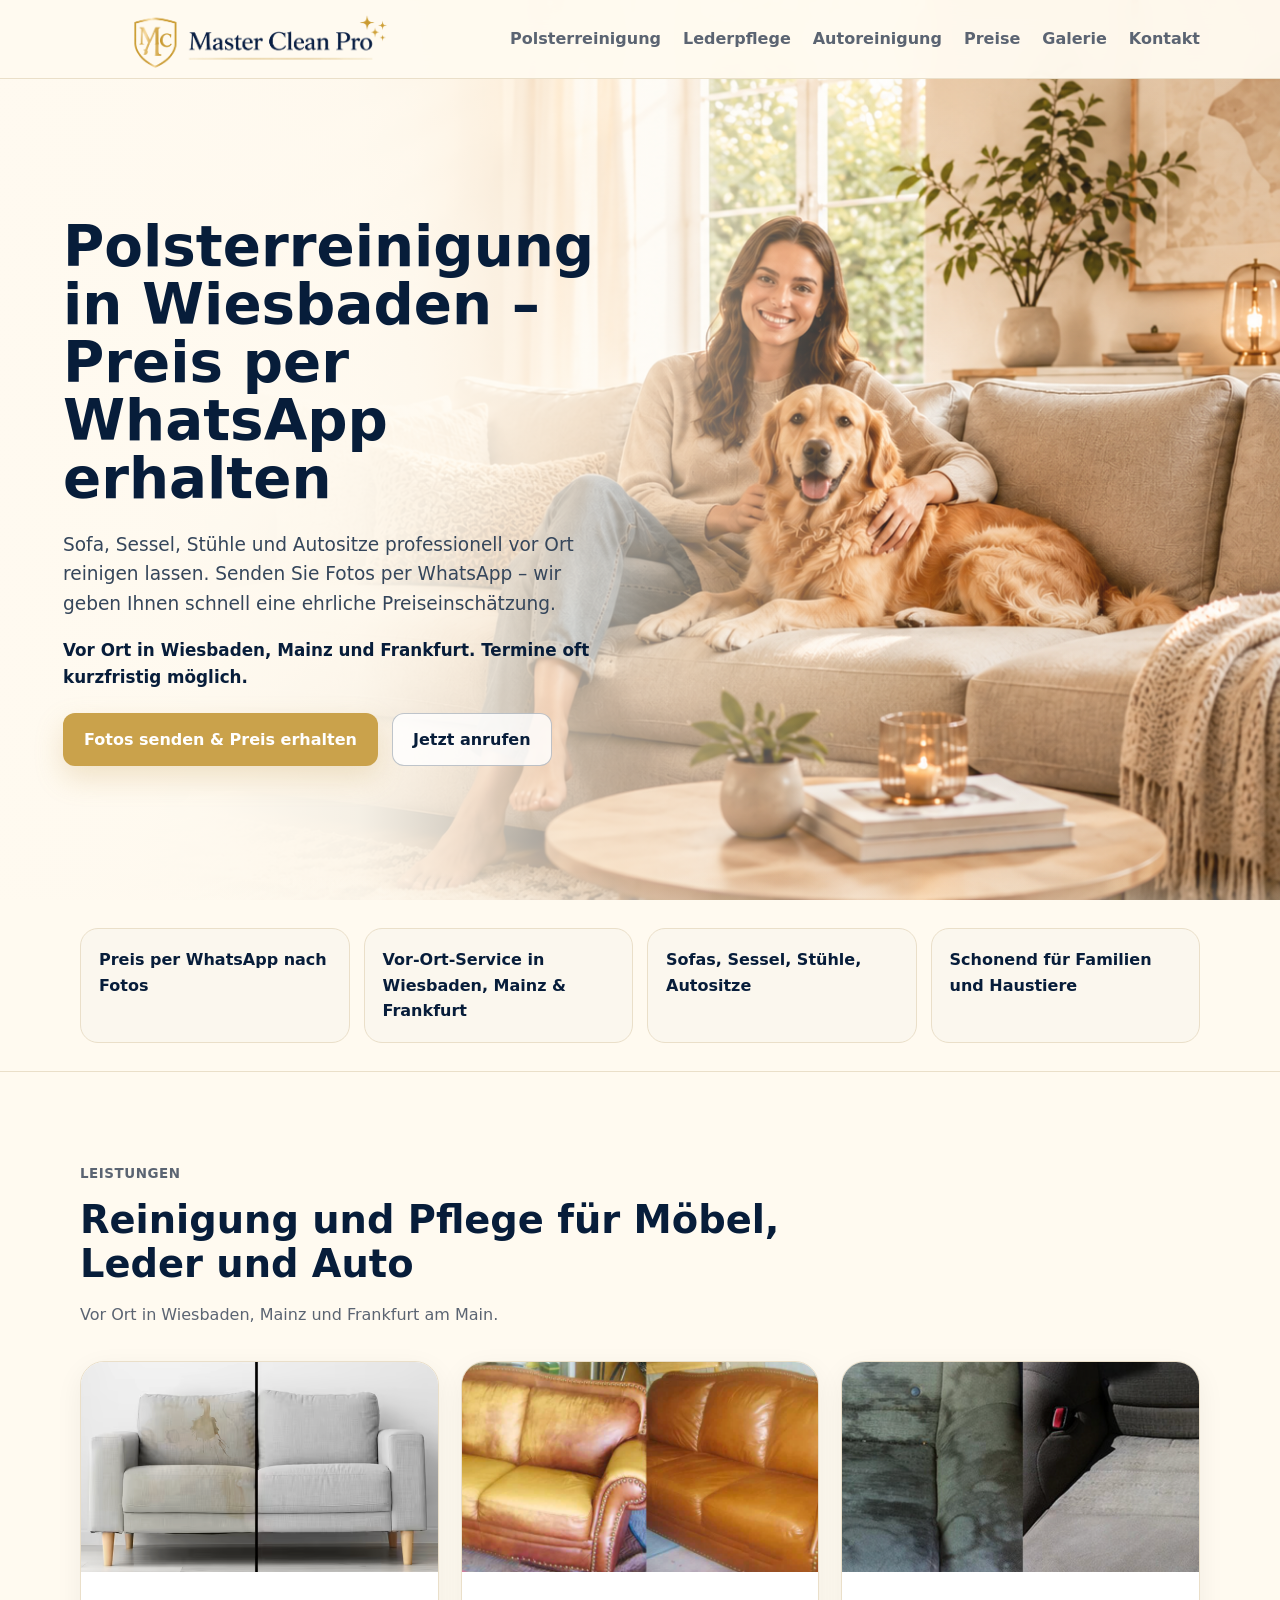
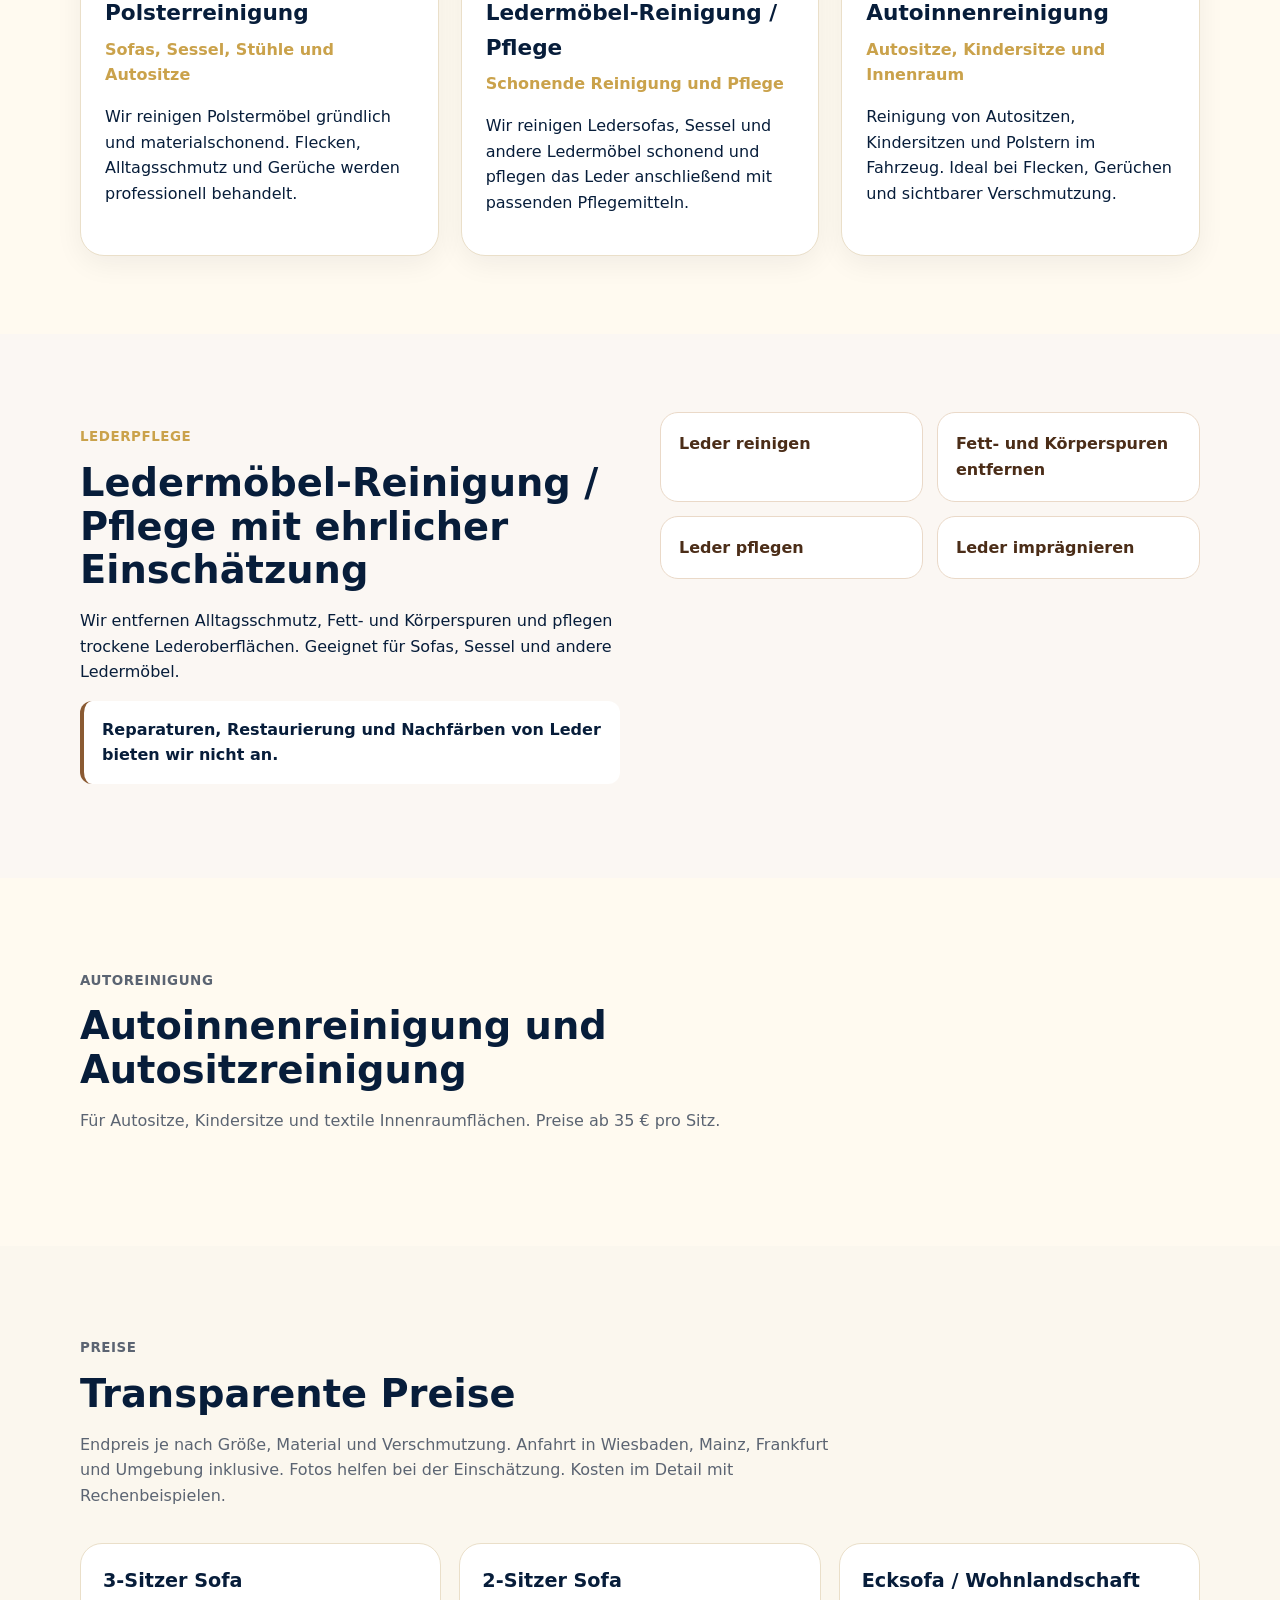
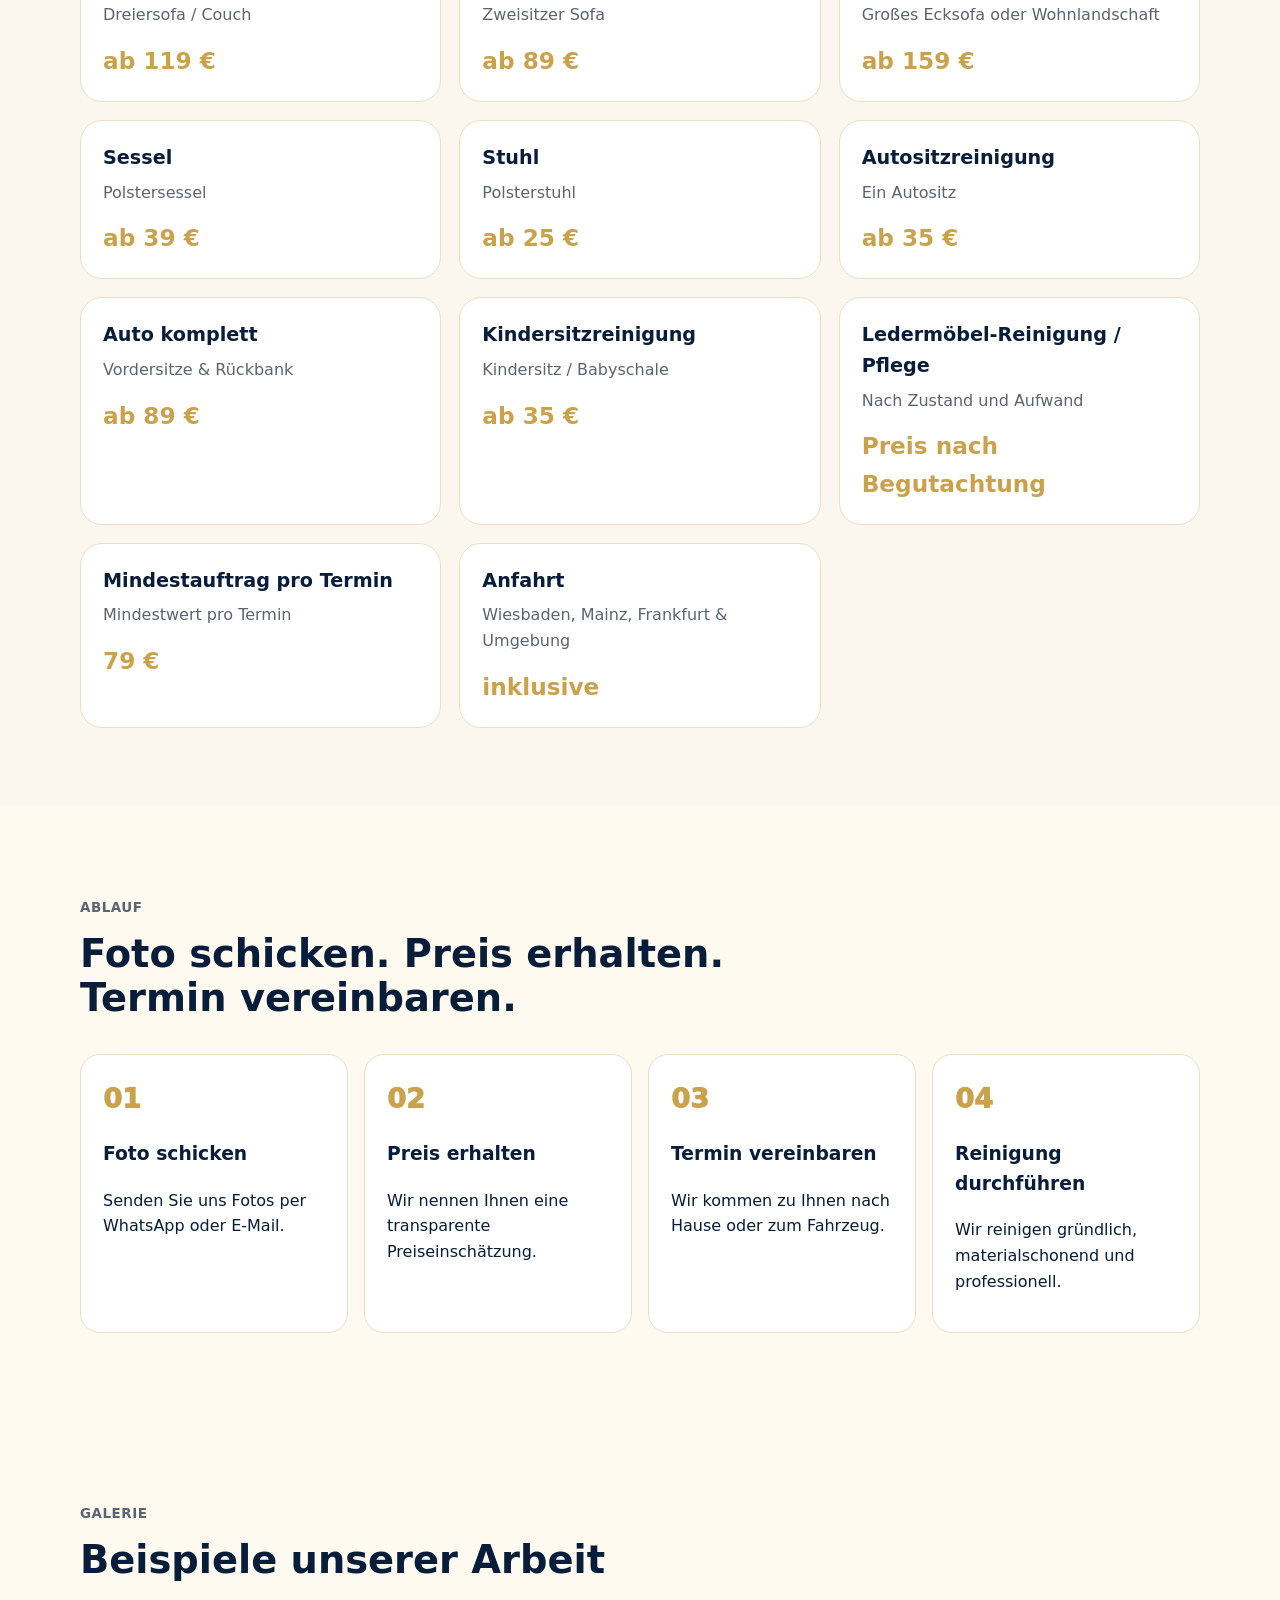
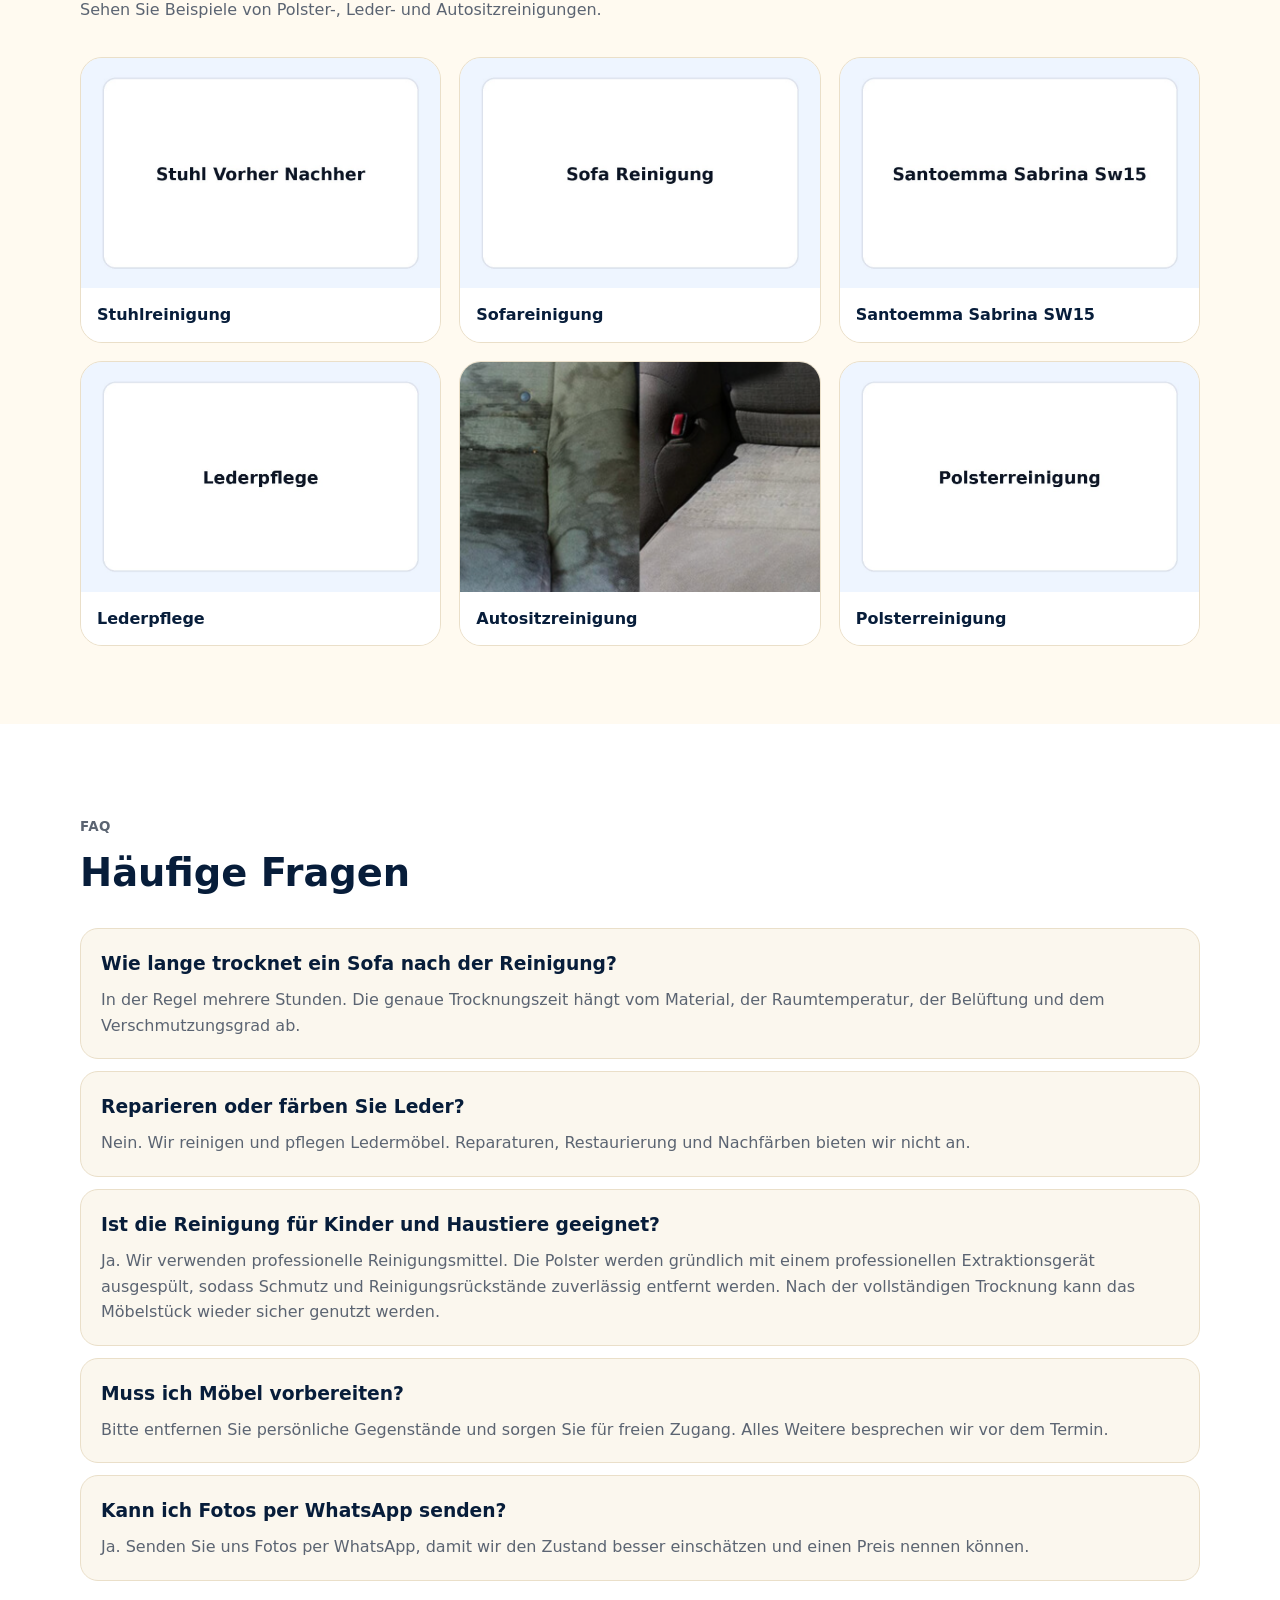
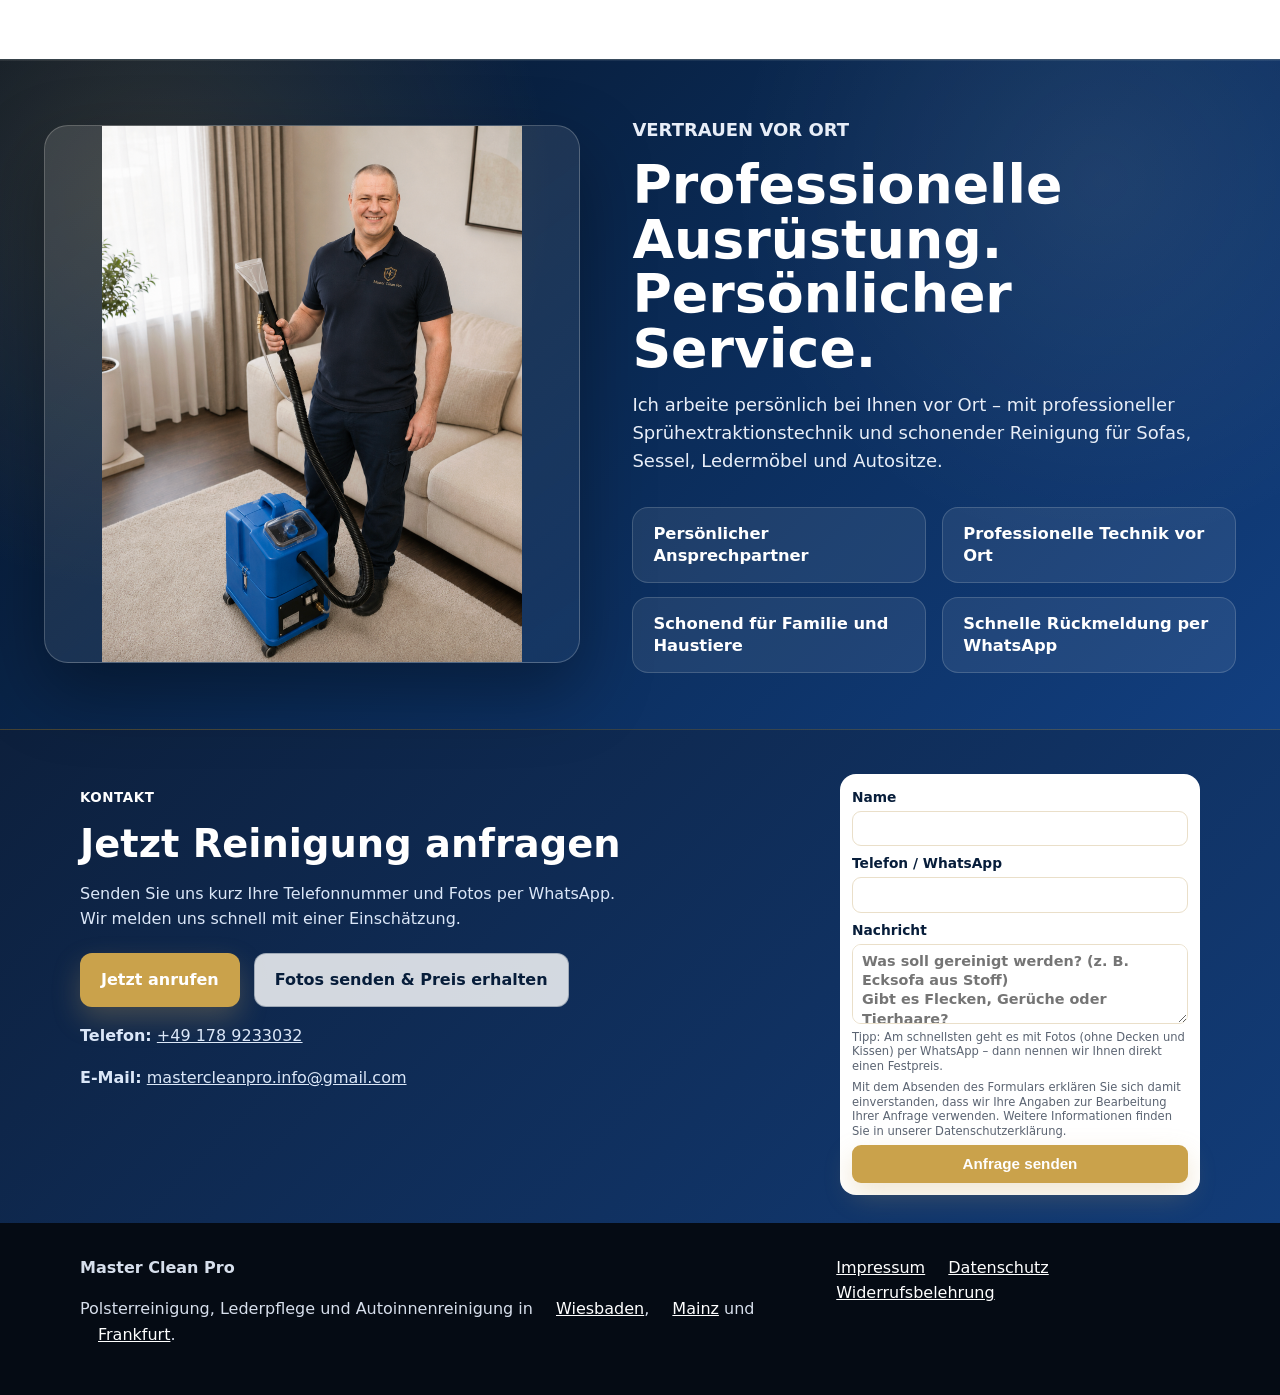
==== index.html @ 87d8f480 "Leder: keine Reparatur, Restaurierung oder Nachfärben mehr – nur Reinigung und Pflege Co-Authored-By" ====
<!doctype html>
<html lang="de">
<head>
  <meta charset="utf-8">
  <meta name="viewport" content="width=device-width, initial-scale=1">
  <title>Polsterreinigung Wiesbaden, Mainz & Frankfurt | Master Clean Pro</title>
  <meta name="description" content="Master Clean Pro reinigt Sofas, Sessel, Ledermöbel und Autositze professionell vor Ort in Wiesbaden, Mainz und Frankfurt. Jetzt Reinigung oder Lederpflege anfragen.">
  <link rel="canonical" href="https://mastercleanpro.de/">
  <link rel="icon" type="image/png" sizes="32x32" href="assets/images/favicon-32x32.png?v=20260608-mc-letters-only">
  <link rel="icon" type="image/png" sizes="16x16" href="assets/images/favicon-16x16.png?v=20260608-mc-letters-only">
  <link rel="icon" href="assets/images/favicon.ico?v=20260608-mc-letters-only">
  <link rel="apple-touch-icon" href="assets/images/apple-touch-icon.png?v=20260608-mc-letters-only">
  <link rel="stylesheet" href="style.css?v=20261004-form-telegram">
  <script type="application/ld+json">
{
  "@context": "https://schema.org",
  "@graph": [
    {
      "@type": "LocalBusiness",
      "@id": "https://mastercleanpro.de/#business",
      "name": "Master Clean Pro",
      "description": "Polsterreinigung, Lederpflege und Autositzreinigung vor Ort in Wiesbaden, Mainz und Frankfurt am Main. Preiseinschätzung nach Fotos per WhatsApp.",
      "url": "https://mastercleanpro.de/",
      "telephone": "+49 178 9233032",
      "email": "mastercleanpro.info@gmail.com",
      "logo": "https://mastercleanpro.de/assets/images/logo-header.png",
      "image": "https://mastercleanpro.de/assets/images/petr-trust-photo.png",
      "priceRange": "ab 25 €",
      "currenciesAccepted": "EUR",
      "address": {
        "@type": "PostalAddress",
        "streetAddress": "Sonnenberger Straße 32",
        "addressLocality": "Wiesbaden",
        "postalCode": "65193",
        "addressRegion": "Hessen",
        "addressCountry": "DE"
      },
      "founder": {
        "@type": "Person",
        "name": "Petro Teperik"
      },
      "openingHoursSpecification": [
        {
          "@type": "OpeningHoursSpecification",
          "dayOfWeek": [
            "Monday",
            "Tuesday",
            "Wednesday",
            "Thursday",
            "Friday"
          ],
          "opens": "09:00",
          "closes": "20:00"
        },
        {
          "@type": "OpeningHoursSpecification",
          "dayOfWeek": "Saturday",
          "opens": "09:00",
          "closes": "15:00"
        }
      ],
      "areaServed": [
        {
          "@type": "City",
          "name": "Wiesbaden"
        },
        {
          "@type": "City",
          "name": "Mainz"
        },
        {
          "@type": "City",
          "name": "Frankfurt am Main"
        }
      ],
      "knowsAbout": [
        "Polsterreinigung",
        "Sofareinigung",
        "Sesselreinigung",
        "Ledermöbel-Reinigung",
        "Lederpflege",
        "Autositzreinigung",
        "Kindersitzreinigung",
        "Geruchsentfernung bei Polstermöbeln"
      ],
      "hasOfferCatalog": {
        "@type": "OfferCatalog",
        "name": "Preise Polsterreinigung",
        "itemListElement": [
          {
            "@type": "Offer",
            "priceCurrency": "EUR",
            "priceSpecification": {
              "@type": "PriceSpecification",
              "minPrice": 119,
              "priceCurrency": "EUR"
            },
            "itemOffered": {
              "@type": "Service",
              "name": "Reinigung 3-Sitzer Sofa",
              "description": "Dreiersofa / Couch"
            }
          },
          {
            "@type": "Offer",
            "priceCurrency": "EUR",
            "priceSpecification": {
              "@type": "PriceSpecification",
              "minPrice": 89,
              "priceCurrency": "EUR"
            },
            "itemOffered": {
              "@type": "Service",
              "name": "Reinigung 2-Sitzer Sofa",
              "description": "Zweisitzer Sofa"
            }
          },
          {
            "@type": "Offer",
            "priceCurrency": "EUR",
            "priceSpecification": {
              "@type": "PriceSpecification",
              "minPrice": 159,
              "priceCurrency": "EUR"
            },
            "itemOffered": {
              "@type": "Service",
              "name": "Reinigung Ecksofa / Wohnlandschaft",
              "description": "Großes Ecksofa oder Wohnlandschaft"
            }
          },
          {
            "@type": "Offer",
            "priceCurrency": "EUR",
            "priceSpecification": {
              "@type": "PriceSpecification",
              "minPrice": 39,
              "priceCurrency": "EUR"
            },
            "itemOffered": {
              "@type": "Service",
              "name": "Sesselreinigung",
              "description": "Polstersessel"
            }
          },
          {
            "@type": "Offer",
            "priceCurrency": "EUR",
            "priceSpecification": {
              "@type": "PriceSpecification",
              "minPrice": 25,
              "priceCurrency": "EUR"
            },
            "itemOffered": {
              "@type": "Service",
              "name": "Stuhlreinigung",
              "description": "Polsterstuhl"
            }
          },
          {
            "@type": "Offer",
            "priceCurrency": "EUR",
            "priceSpecification": {
              "@type": "PriceSpecification",
              "minPrice": 35,
              "priceCurrency": "EUR"
            },
            "itemOffered": {
              "@type": "Service",
              "name": "Autositzreinigung",
              "description": "Ein Autositz"
            }
          },
          {
            "@type": "Offer",
            "priceCurrency": "EUR",
            "priceSpecification": {
              "@type": "PriceSpecification",
              "minPrice": 89,
              "priceCurrency": "EUR"
            },
            "itemOffered": {
              "@type": "Service",
              "name": "Autositze komplett (Vordersitze & Rückbank)",
              "description": "Vordersitze & Rückbank"
            }
          },
          {
            "@type": "Offer",
            "priceCurrency": "EUR",
            "priceSpecification": {
              "@type": "PriceSpecification",
              "minPrice": 35,
              "priceCurrency": "EUR"
            },
            "itemOffered": {
              "@type": "Service",
              "name": "Kindersitzreinigung",
              "description": "Kindersitz / Babyschale"
            }
          }
        ]
      },
      "sameAs": [
        "https://www.facebook.com/profile.php?id=61594753816623",
        "https://www.instagram.com/mastercleanpro.de/",
        "https://www.gelbeseiten.de/gsbiz/54dd1607-7401-403c-ae4b-6cce37f8b8fb",
        "https://www.11880.com/branchenbuch/wiesbaden/061334129B114211239/master-clean-pro.html"
      ]
    },
    {
      "@type": "WebSite",
      "@id": "https://mastercleanpro.de/#website",
      "url": "https://mastercleanpro.de/",
      "name": "Master Clean Pro",
      "inLanguage": "de-DE",
      "publisher": {
        "@id": "https://mastercleanpro.de/#business"
      }
    },
    {
      "@type": "FAQPage",
      "@id": "https://mastercleanpro.de/#faq",
      "mainEntity": [
        {
          "@type": "Question",
          "name": "Wie lange trocknet ein Sofa nach der Reinigung?",
          "acceptedAnswer": {
            "@type": "Answer",
            "text": "In der Regel mehrere Stunden. Die genaue Trocknungszeit hängt vom Material, der Raumtemperatur, der Belüftung und dem Verschmutzungsgrad ab."
          }
        },
        {
          "@type": "Question",
          "name": "Reparieren oder färben Sie Leder?",
          "acceptedAnswer": {
            "@type": "Answer",
            "text": "Nein. Wir reinigen und pflegen Ledermöbel. Reparaturen, Restaurierung und Nachfärben bieten wir nicht an."
          }
        },
        {
          "@type": "Question",
          "name": "Ist die Reinigung für Kinder und Haustiere geeignet?",
          "acceptedAnswer": {
            "@type": "Answer",
            "text": "Ja. Wir verwenden professionelle Reinigungsmittel. Die Polster werden gründlich mit einem professionellen Extraktionsgerät ausgespült, sodass Schmutz und Reinigungsrückstände zuverlässig entfernt werden. Nach der vollständigen Trocknung kann das Möbelstück wieder sicher genutzt werden."
          }
        },
        {
          "@type": "Question",
          "name": "Muss ich Möbel vorbereiten?",
          "acceptedAnswer": {
            "@type": "Answer",
            "text": "Bitte entfernen Sie persönliche Gegenstände und sorgen Sie für freien Zugang. Alles Weitere besprechen wir vor dem Termin."
          }
        },
        {
          "@type": "Question",
          "name": "Kann ich Fotos per WhatsApp senden?",
          "acceptedAnswer": {
            "@type": "Answer",
            "text": "Ja. Senden Sie uns Fotos per WhatsApp, damit wir den Zustand besser einschätzen und einen Preis nennen können."
          }
        }
      ]
    }
  ]
}
  </script>
</head>
<body>
  <header class="site-header">
    <div class="container header-inner">
      <a class="brand" href="index.html" aria-label="Master Clean Pro Startseite">
        <img src="assets/images/logo-header.png" alt="Master Clean Pro Logo" class="logo">
      </a>
      <button class="nav-toggle" aria-label="Menü öffnen">☰</button>
      <nav class="nav">
        <a href="#polster">Polsterreinigung</a>
        <a href="#lederpflege">Lederpflege</a>
        <a href="#autoreinigung">Autoreinigung</a>
        <a href="#preise">Preise</a>
        <a href="#galerie">Galerie</a>
        <a href="#kontakt">Kontakt</a>
      </nav>
    </div>
  </header>

  <main>
    <section class="hero hero-polsterreinigung" id="start">
      <div class="hero-bg" aria-hidden="true">
        <img class="hero-photo" src="assets/images/hero-approved.png" alt="" data-hero-image>
      </div>
      <div class="hero-overlay" aria-hidden="true"></div>
      <div class="container hero-inner">
        <div class="hero-content">
          <h1 class="hero-title" data-content="hero.title">Polsterreinigung in Wiesbaden – Preis per WhatsApp erhalten</h1>
          <p class="hero-subtitle" data-content="hero.subtitle">Sofa, Sessel, Stühle und Autositze professionell vor Ort reinigen lassen. Senden Sie Fotos per WhatsApp – wir geben Ihnen schnell eine ehrliche Preiseinschätzung.</p>
          <p class="hero-note" data-content="hero.note">Vor Ort in Wiesbaden, Mainz und Frankfurt. Termine oft kurzfristig möglich.</p>
          <div class="hero-actions">
            <a href="https://wa.me/491789233032?text=Hallo%20Master%20Clean%20Pro%2C%20ich%20m%C3%B6chte%20eine%20Polsterreinigung%20anfragen.%20Ich%20sende%20Fotos%20und%20meinen%20Standort.%20Bitte%20nennen%20Sie%20mir%20eine%20Preiseinsch%C3%A4tzung%20und%20m%C3%B6gliche%20Termine." class="btn btn-primary" data-whatsapp-link data-content="hero.primaryButton">Fotos senden &amp; Preis erhalten</a>
            <a class="btn btn-secondary" href="tel:+491789233032" data-phone-link data-content="hero.secondaryButton">Jetzt anrufen</a>
          </div>
        </div>
      </div>
    </section>

    <section class="trust-section">
      <div class="container trust-grid" id="trustList"><div class="trust-item">Preis per WhatsApp nach Fotos</div><div class="trust-item">Vor-Ort-Service in Wiesbaden, Mainz & Frankfurt</div><div class="trust-item">Sofas, Sessel, Stühle, Autositze</div><div class="trust-item">Schonend für Familien und Haustiere</div></div>
    </section>

    <section class="section" id="leistungen">
      <div class="container">
        <div class="section-head">
          <p class="eyebrow">Leistungen</p>
          <h2>Reinigung und Pflege für Möbel, Leder und Auto</h2>
          <p>Vor Ort in Wiesbaden, Mainz und Frankfurt am Main.</p>
        </div>
        <div class="cards" id="servicesList">
    <article class="card" id="polster">
      
    <div class="card-image">
      <img
        src="images/services/polsterreinigung.jpg"
        alt="Polsterreinigung"
        loading="lazy"
        onerror="this.parentElement.classList.add('placeholder'); this.parentElement.innerHTML = '<span>' + this.alt + '</span>';"
      >
    </div>
  
      <div class="card-body">
        <h3>Polsterreinigung</h3>
        <p class="sub">Sofas, Sessel, Stühle und Autositze</p>
        <p>Wir reinigen Polstermöbel gründlich und materialschonend. Flecken, Alltagsschmutz und Gerüche werden professionell behandelt.</p>
      </div>
    </article>
  
    <article class="card" id="leder">
      
    <div class="card-image">
      <img
        src="images/services/lederrestaurierung.jpg"
        alt="Ledermöbel-Reinigung / Pflege"
        loading="lazy"
        onerror="this.parentElement.classList.add('placeholder'); this.parentElement.innerHTML = '<span>' + this.alt + '</span>';"
      >
    </div>
  
      <div class="card-body">
        <h3>Ledermöbel-Reinigung / Pflege</h3>
        <p class="sub">Schonende Reinigung und Pflege</p>
        <p>Wir reinigen Ledersofas, Sessel und andere Ledermöbel schonend und pflegen das Leder anschließend mit passenden Pflegemitteln.</p>
      </div>
    </article>
  
    <article class="card" id="auto">
      
    <div class="card-image">
      <img
        src="images/services/autoinnenreinigung.jpg"
        alt="Autoinnenreinigung"
        loading="lazy"
        onerror="this.parentElement.classList.add('placeholder'); this.parentElement.innerHTML = '<span>' + this.alt + '</span>';"
      >
    </div>
  
      <div class="card-body">
        <h3>Autoinnenreinigung</h3>
        <p class="sub">Autositze, Kindersitze und Innenraum</p>
        <p>Reinigung von Autositzen, Kindersitzen und Polstern im Fahrzeug. Ideal bei Flecken, Gerüchen und sichtbarer Verschmutzung.</p>
      </div>
    </article>
  </div>
      </div>
    </section>

    <section class="section split" id="lederpflege">
      <div class="container split-grid">
        <div>
          <p class="eyebrow">Lederpflege</p>
          <h2>Ledermöbel-Reinigung / Pflege mit ehrlicher Einschätzung</h2>
          <p>Wir entfernen Alltagsschmutz, Fett- und Körperspuren und pflegen trockene Lederoberflächen. Geeignet für Sofas, Sessel und andere Ledermöbel.</p>
          <p class="notice">Reparaturen, Restaurierung und Nachfärben von Leder bieten wir nicht an.</p>
        </div>
        <div class="feature-list">
          <span>Leder reinigen</span>
          <span>Fett- und Körperspuren entfernen</span>
          <span>Leder pflegen</span>
          <span>Leder imprägnieren</span>
        </div>
      </div>
    </section>

    <section class="section" id="autoreinigung">
      <div class="container">
        <div class="section-head">
          <p class="eyebrow">Autoreinigung</p>
          <h2>Autoinnenreinigung und Autositzreinigung</h2>
          <p>Für Autositze, Kindersitze und textile Innenraumflächen. Preise ab 35 € pro Sitz.</p>
        </div>
      </div>
    </section>

    <section class="section prices" id="preise">
      <div class="container">
        <div class="section-head">
          <p class="eyebrow">Preise</p>
          <h2>Transparente Preise</h2>
          <p>Endpreis je nach Größe, Material und Verschmutzung. Anfahrt in Wiesbaden, Mainz, Frankfurt und Umgebung inklusive. Fotos helfen bei der Einschätzung. <a href="polsterreinigung-kosten.html">Kosten im Detail mit Rechenbeispielen</a>.</p>
        </div>
        <div class="price-grid" id="pricesList">
    <article class="price-card">
      <h3>3-Sitzer Sofa</h3>
      <p>Dreiersofa / Couch</p>
      <div class="price">ab 119 €</div>
    </article>
  
    <article class="price-card">
      <h3>2-Sitzer Sofa</h3>
      <p>Zweisitzer Sofa</p>
      <div class="price">ab 89 €</div>
    </article>
  
    <article class="price-card">
      <h3>Ecksofa / Wohnlandschaft</h3>
      <p>Großes Ecksofa oder Wohnlandschaft</p>
      <div class="price">ab 159 €</div>
    </article>
  
    <article class="price-card">
      <h3>Sessel</h3>
      <p>Polstersessel</p>
      <div class="price">ab 39 €</div>
    </article>
  
    <article class="price-card">
      <h3>Stuhl</h3>
      <p>Polsterstuhl</p>
      <div class="price">ab 25 €</div>
    </article>
  
    <article class="price-card">
      <h3>Autositzreinigung</h3>
      <p>Ein Autositz</p>
      <div class="price">ab 35 €</div>
    </article>
  
    <article class="price-card">
      <h3>Auto komplett</h3>
      <p>Vordersitze &amp; Rückbank</p>
      <div class="price">ab 89 €</div>
    </article>
  
    <article class="price-card">
      <h3>Kindersitzreinigung</h3>
      <p>Kindersitz / Babyschale</p>
      <div class="price">ab 35 €</div>
    </article>
  
    <article class="price-card">
      <h3>Ledermöbel-Reinigung / Pflege</h3>
      <p>Nach Zustand und Aufwand</p>
      <div class="price">Preis nach Begutachtung</div>
    </article>
  
    <article class="price-card">
      <h3>Mindestauftrag pro Termin</h3>
      <p>Mindestwert pro Termin</p>
      <div class="price">79 €</div>
    </article>
  
    <article class="price-card">
      <h3>Anfahrt</h3>
      <p>Wiesbaden, Mainz, Frankfurt &amp; Umgebung</p>
      <div class="price">inklusive</div>
    </article>
  </div>
      </div>
    </section>

    <section class="section">
      <div class="container">
        <div class="section-head">
          <p class="eyebrow">Ablauf</p>
          <h2>Foto schicken. Preis erhalten. Termin vereinbaren.</h2>
        </div>
        <div class="process-grid" id="processList">
    <article class="process-card">
      <div class="step">01</div>
      <h3>Foto schicken</h3>
      <p>Senden Sie uns Fotos per WhatsApp oder E-Mail.</p>
    </article>
  
    <article class="process-card">
      <div class="step">02</div>
      <h3>Preis erhalten</h3>
      <p>Wir nennen Ihnen eine transparente Preiseinschätzung.</p>
    </article>
  
    <article class="process-card">
      <div class="step">03</div>
      <h3>Termin vereinbaren</h3>
      <p>Wir kommen zu Ihnen nach Hause oder zum Fahrzeug.</p>
    </article>
  
    <article class="process-card">
      <div class="step">04</div>
      <h3>Reinigung durchführen</h3>
      <p>Wir reinigen gründlich, materialschonend und professionell.</p>
    </article>
  </div>
      </div>
    </section>

    <section class="section" id="galerie">
      <div class="container">
        <div class="section-head">
          <p class="eyebrow">Galerie</p>
          <h2>Beispiele unserer Arbeit</h2>
          <p>Sehen Sie Beispiele von Polster-, Leder- und Autositzreinigungen.</p>
        </div>
        <div class="gallery-grid" id="galleryList">
    <article class="gallery-item">
      
    <div class="gallery-placeholder">
      <img
        src="images/gallery/stuhl-vorher-nachher.jpg"
        alt="Stuhlreinigung"
        loading="lazy"
        onerror="this.parentElement.classList.add('placeholder'); this.parentElement.innerHTML = '<span>' + this.alt + '</span>';"
      >
    </div>
  
      <div class="gallery-caption">Stuhlreinigung</div>
    </article>
  
    <article class="gallery-item">
      
    <div class="gallery-placeholder">
      <img
        src="images/gallery/sofa-reinigung.jpg"
        alt="Sofareinigung"
        loading="lazy"
        onerror="this.parentElement.classList.add('placeholder'); this.parentElement.innerHTML = '<span>' + this.alt + '</span>';"
      >
    </div>
  
      <div class="gallery-caption">Sofareinigung</div>
    </article>
  
    <article class="gallery-item">
      
    <div class="gallery-placeholder">
      <img
        src="images/gallery/santoemma-sabrina-sw15.jpg"
        alt="Santoemma Sabrina SW15"
        loading="lazy"
        onerror="this.parentElement.classList.add('placeholder'); this.parentElement.innerHTML = '<span>' + this.alt + '</span>';"
      >
    </div>
  
      <div class="gallery-caption">Santoemma Sabrina SW15</div>
    </article>
  
    <article class="gallery-item">
      
    <div class="gallery-placeholder">
      <img
        src="images/gallery/lederpflege.jpg"
        alt="Lederpflege"
        loading="lazy"
        onerror="this.parentElement.classList.add('placeholder'); this.parentElement.innerHTML = '<span>' + this.alt + '</span>';"
      >
    </div>
  
      <div class="gallery-caption">Lederpflege</div>
    </article>
  
    <article class="gallery-item">
      
    <div class="gallery-placeholder">
      <img
        src="images/gallery/autositzreinigung.jpg"
        alt="Autositzreinigung"
        loading="lazy"
        onerror="this.parentElement.classList.add('placeholder'); this.parentElement.innerHTML = '<span>' + this.alt + '</span>';"
      >
    </div>
  
      <div class="gallery-caption">Autositzreinigung</div>
    </article>
  
    <article class="gallery-item">
      
    <div class="gallery-placeholder">
      <img
        src="images/gallery/polsterreinigung.jpg"
        alt="Polsterreinigung"
        loading="lazy"
        onerror="this.parentElement.classList.add('placeholder'); this.parentElement.innerHTML = '<span>' + this.alt + '</span>';"
      >
    </div>
  
      <div class="gallery-caption">Polsterreinigung</div>
    </article>
  </div>
      </div>
    </section>

    <section class="section faq-section">
      <div class="container">
        <div class="section-head">
          <p class="eyebrow">FAQ</p>
          <h2>Häufige Fragen</h2>
        </div>
        <div class="faq-list" id="faqList">
    <article class="faq-item">
      <h3>Wie lange trocknet ein Sofa nach der Reinigung?</h3>
      <p>In der Regel mehrere Stunden. Die genaue Trocknungszeit hängt vom Material, der Raumtemperatur, der Belüftung und dem Verschmutzungsgrad ab.</p>
    </article>
  
    <article class="faq-item">
      <h3>Reparieren oder färben Sie Leder?</h3>
      <p>Nein. Wir reinigen und pflegen Ledermöbel. Reparaturen, Restaurierung und Nachfärben bieten wir nicht an.</p>
    </article>
  
    <article class="faq-item">
      <h3>Ist die Reinigung für Kinder und Haustiere geeignet?</h3>
      <p>Ja. Wir verwenden professionelle Reinigungsmittel. Die Polster werden gründlich mit einem professionellen Extraktionsgerät ausgespült, sodass Schmutz und Reinigungsrückstände zuverlässig entfernt werden. Nach der vollständigen Trocknung kann das Möbelstück wieder sicher genutzt werden.</p>
    </article>
  
    <article class="faq-item">
      <h3>Muss ich Möbel vorbereiten?</h3>
      <p>Bitte entfernen Sie persönliche Gegenstände und sorgen Sie für freien Zugang. Alles Weitere besprechen wir vor dem Termin.</p>
    </article>
  
    <article class="faq-item">
      <h3>Kann ich Fotos per WhatsApp senden?</h3>
      <p>Ja. Senden Sie uns Fotos per WhatsApp, damit wir den Zustand besser einschätzen und einen Preis nennen können.</p>
    </article>
  </div>
      </div>
    </section>

    <section class="section contact" id="kontakt">
      <section class="owner-trust" aria-labelledby="owner-trust-title">
        <div class="owner-trust-inner">
          <div class="owner-trust-photo-wrap">
            <img class="owner-trust-photo" src="assets/images/petr-trust-photo.png" alt="Petr von Master Clean Pro mit professioneller Reinigungstechnik">
          </div>
          <div class="owner-trust-content">
            <p class="owner-trust-eyebrow">Vertrauen vor Ort</p>
            <h2 id="owner-trust-title">Professionelle Ausrüstung. Persönlicher Service.</h2>
            <p>Ich arbeite persönlich bei Ihnen vor Ort – mit professioneller Sprühextraktionstechnik und schonender Reinigung für Sofas, Sessel, Ledermöbel und Autositze.</p>
            <ul class="owner-trust-list">
              <li class="owner-trust-item">Persönlicher Ansprechpartner</li>
              <li class="owner-trust-item">Professionelle Technik vor Ort</li>
              <li class="owner-trust-item">Schonend für Familie und Haustiere</li>
              <li class="owner-trust-item">Schnelle Rückmeldung per WhatsApp</li>
            </ul>
          </div>
        </div>
      </section>
      <div class="container contact-grid">
        <div>
          <p class="eyebrow">Kontakt</p>
          <h2>Jetzt Reinigung anfragen</h2>
          <p class="contact-copy">Senden Sie uns kurz Ihre Telefonnummer und Fotos per WhatsApp.<br>Wir melden uns schnell mit einer Einschätzung.</p>
          <div class="contact-actions">
            <a href="tel:+491789233032" class="btn btn-primary" data-phone-link>Jetzt anrufen</a>
            <a href="https://wa.me/491789233032?text=Hallo%20Master%20Clean%20Pro%2C%20ich%20m%C3%B6chte%20eine%20Polsterreinigung%20anfragen.%20Ich%20sende%20Fotos%20und%20meinen%20Standort.%20Bitte%20nennen%20Sie%20mir%20eine%20Preiseinsch%C3%A4tzung%20und%20m%C3%B6gliche%20Termine." class="btn btn-secondary" data-whatsapp-link>Fotos senden & Preis erhalten</a>
          </div>
          <p class="contact-line"><strong>Telefon:</strong> <a href="tel:+491789233032" data-phone-text data-phone-link>+49 178 9233032</a></p>
          <p class="contact-line"><strong>E-Mail:</strong> <a href="mailto:mastercleanpro.info@gmail.com" data-email-text data-email-link>mastercleanpro.info@gmail.com</a></p>
        </div>
        <form class="contact-form" id="contactForm" action="mailto:mastercleanpro.info@gmail.com" method="post" enctype="text/plain">
          <label>Name<input name="Name" type="text" autocomplete="name" maxlength="100" required></label>
          <label>Telefon / WhatsApp<input name="Telefon / WhatsApp" type="tel" autocomplete="tel" maxlength="30" required></label>
          <label>Nachricht<textarea name="Nachricht" maxlength="2000" rows="5" placeholder="Was soll gereinigt werden? (z. B. Ecksofa aus Stoff)&#10;Gibt es Flecken, Gerüche oder Tierhaare?&#10;Ihr Ort mit PLZ und Wunschtermin"></textarea></label>
          <p class="privacy-note form-tip">Tipp: Am schnellsten geht es mit Fotos (ohne Decken und Kissen) per <a href="https://wa.me/491789233032" data-whatsapp-link>WhatsApp</a> – dann nennen wir Ihnen direkt einen Festpreis.</p>
          <label class="form-hp" aria-hidden="true">Website<input name="website" type="text" tabindex="-1" autocomplete="off"></label>
          <p class="privacy-note">Mit dem Absenden des Formulars erklären Sie sich damit einverstanden, dass wir Ihre Angaben zur Bearbeitung Ihrer Anfrage verwenden. Weitere Informationen finden Sie in unserer <a href="datenschutz.html">Datenschutzerklärung</a>.</p>
          <button class="btn btn-primary full" type="submit">Anfrage senden</button>
          <p class="form-status" role="status" aria-live="polite" hidden></p>
        </form>
      </div>
    </section>
  </main>

  <footer class="footer">
    <div class="container footer-grid">
      <div>
        <strong>Master Clean Pro</strong>
        <p>Polsterreinigung, Lederpflege und Autoinnenreinigung in <a href="index.html">Wiesbaden</a>, <a href="polsterreinigung-mainz.html">Mainz</a> und <a href="polsterreinigung-frankfurt.html">Frankfurt</a>.</p>
      </div>
      <div>
        <a href="impressum.html">Impressum</a>
        <a href="datenschutz.html">Datenschutz</a>
        <a href="widerruf.html">Widerrufsbelehrung</a>
      </div>
    </div>
  </footer>

  <script src="content.js?v=20261008-einheitspreise"></script>
  <script src="script.js?v=20261004-form-telegram"></script>
</body>
</html>
---- style.css ----
:root {
  --bg: #fffaf0;
  --text: #071d3a;
  --muted: #5b6472;
  --dark: #071d3a;
  --primary: #caa24b;
  --primary-dark: #9b772d;
  --card: #fbf7ee;
  --border: #eadfc9;
  --leather: #8a5a32;
  --cream: #f8f4ec;
  --shadow: 0 18px 45px rgba(7, 20, 39, 0.12);
}

* { box-sizing: border-box; }
html { scroll-behavior: smooth; margin: 0; padding: 0; background: var(--bg); }
body {
  margin: 0;
  padding: 0;
  font-family: system-ui, -apple-system, BlinkMacSystemFont, "Segoe UI", sans-serif;
  color: var(--text);
  background: var(--bg);
  line-height: 1.6;
  overflow-x: hidden;
}
html,
body,
.site-header,
.header,
.main-header,
.site-wrapper,
.page,
.wrapper,
main {
  margin-top: 0;
  padding-top: 0;
  border-top: 0;
}
a { color: inherit; text-decoration: none; }
img { max-width: 100%; display: block; }
.container { width: min(1120px, calc(100% - 32px)); margin: 0 auto; }

.site-header {
  position: fixed;
  top: 0;
  left: 0;
  right: 0;
  margin: 0;
  z-index: 100;
  background: rgba(255,250,240,0.96);
  backdrop-filter: blur(12px);
  border-bottom: 1px solid var(--border);
}
main { padding-top: 0; }
.header-inner { display: flex; align-items: center; justify-content: space-between; min-height: 78px; gap: 28px; }
.brand { display: flex; align-items: center; flex: 0 0 auto; color: var(--dark); transform: translateX(-13px); }
.logo { width: clamp(260px, 30vw, 410px); max-height: 72px; height: auto; object-fit: contain; mix-blend-mode: normal; }
.nav { display: flex; align-items: center; gap: 22px; font-weight: 600; color: var(--muted); }
.nav a:hover { color: var(--primary); }
.nav-toggle { display: none; border: 0; background: var(--card); border-radius: 10px; padding: 10px 12px; font-size: 22px; }

.hero-polsterreinigung {
  position: relative;
  overflow: hidden;
  display: flex;
  align-items: center;
  min-height: 100vh;
  min-height: 100svh;
  padding: 78px 0 0;
  background-color: #f7f1e7;
}
.hero-polsterreinigung::before {
  content: "";
  position: absolute;
  inset: 0;
  z-index: 1;
  pointer-events: none;
  background: linear-gradient(
    90deg,
    rgba(255,250,240,0.98) 0%,
    rgba(255,250,240,0.93) 28%,
    rgba(255,250,240,0.52) 50%,
    rgba(255,250,240,0.08) 72%
  );
}
.hero-polsterreinigung::after {
  content: "";
  position: absolute;
  inset: auto 0 0;
  z-index: 1;
  height: 28px;
  pointer-events: none;
  background: linear-gradient(180deg, rgba(255,250,240,0), rgba(255,250,240,0.28));
}
.hero-bg,
.hero-bg img,
.hero-photo {
  position: absolute;
  inset: 0;
  width: 100%;
  height: 100%;
}
.hero-bg {
  z-index: 0;
  overflow: hidden;
}
.hero-photo {
  display: block;
  object-fit: cover;
  object-position: center right;
}
.hero-overlay {
  position: absolute;
  inset: 0;
  z-index: 1;
  background: transparent;
  pointer-events: none;
}
.hero-inner {
  position: relative;
  z-index: 2;
  display: flex;
  align-items: center;
  width: min(1180px, calc(100% - 48px));
  min-height: calc(100svh - 78px);
  padding: clamp(56px, 8vh, 86px) 0;
}
.hero-content {
  position: relative;
  z-index: 2;
  max-width: 540px;
  margin-left: 13px;
  padding: 0;
  border: 0;
  border-radius: 0;
  background: transparent;
  box-shadow: none;
  backdrop-filter: none;
}
.hero-kicker, .badge, .eyebrow { color: var(--primary); font-weight: 800; letter-spacing: 0.04em; text-transform: uppercase; font-size: 0.84rem; }
h1 { font-size: clamp(2.2rem, 5vw, 4.8rem); line-height: 1.03; margin: 14px 0 22px; color: var(--dark); letter-spacing: 0; }
h2 { font-size: clamp(1.7rem, 3vw, 2.6rem); line-height: 1.14; margin: 10px 0 14px; color: var(--dark); letter-spacing: 0; }
.hero-title {
  max-width: 760px;
  font-size: clamp(2.35rem, 4.4vw, 4.5rem);
}
.hero-subtitle { font-size: clamp(1.08rem, 1.45vw, 1.32rem); max-width: 690px; color: #35465b; }
.hero-note {
  max-width: 620px;
  margin: 14px 0 0;
  color: var(--dark);
  font-size: 1.05rem;
  font-weight: 850;
}
.hero-actions, .contact-actions { display: flex; flex-wrap: wrap; gap: 14px; margin: 22px 0 8px; }
.btn { display: inline-flex; justify-content: center; align-items: center; min-height: 48px; padding: 13px 20px; border-radius: 12px; font-weight: 800; border: 1px solid transparent; cursor: pointer; transition: transform 0.2s ease, background-color 0.2s ease, box-shadow 0.2s ease, border-color 0.2s ease; }
.btn:hover { transform: translateY(-2px); }
.btn-primary { background: var(--primary); color: #fff; box-shadow: 0 12px 28px rgba(201,164,92,0.28); }
.btn-primary:hover { background: var(--primary-dark); }
.btn-secondary { background: rgba(255,255,255,0.82); color: var(--dark); border-color: rgba(11,35,65,0.26); }
.btn-secondary:hover { border-color: var(--dark); background: #fff; }
.full { width: 100%; }
.trust-section { padding: 28px 0; border-bottom: 1px solid var(--border); }
.trust-grid { display: grid; grid-template-columns: repeat(4, 1fr); gap: 14px; }
.trust-item { background: var(--card); border: 1px solid var(--border); padding: 18px; border-radius: 18px; font-weight: 750; }

.section { padding: 78px 0; }
.section-head { max-width: 760px; margin-bottom: 34px; }
.section-head p { color: var(--muted); }
.cards { display: grid; grid-template-columns: repeat(3, 1fr); gap: 22px; }
.card { background: #fff; border: 1px solid var(--border); border-radius: 24px; overflow: hidden; box-shadow: 0 8px 28px rgba(10, 20, 40, 0.06); }
.card-image { height: 210px; background: linear-gradient(135deg, #dfe9f6, #f8fafc); display: flex; align-items: center; justify-content: center; color: var(--muted); font-weight: 800; overflow: hidden; }
.card-image img, .gallery-placeholder img { width: 100%; height: 100%; object-fit: cover; }
.placeholder { padding: 20px; text-align: center; }
.card-body { padding: 24px; }
.card-body h3 { margin: 0 0 6px; font-size: 1.35rem; }
.card-body .sub { color: var(--primary); font-weight: 800; margin: 0 0 12px; }

.split { background: #fbf7f3; }
.split-grid { display: grid; grid-template-columns: 1fr 1fr; gap: 40px; align-items: start; }
.notice { padding: 16px 18px; border-left: 4px solid var(--leather); background: #fff; border-radius: 12px; font-weight: 750; }
.feature-list { display: grid; grid-template-columns: 1fr 1fr; gap: 14px; }
.feature-list span { background: #fff; border: 1px solid #ead9c8; padding: 18px; border-radius: 18px; font-weight: 800; color: #4b2d18; }

.prices { background: var(--card); }
.price-grid { display: grid; grid-template-columns: repeat(3, 1fr); gap: 18px; }
.price-card { background: #fff; border: 1px solid var(--border); border-radius: 22px; padding: 22px; }
.price-card h3 { margin: 0; font-size: 1.2rem; }
.price-card p { color: var(--muted); margin: 6px 0 14px; }
.price { color: var(--primary); font-weight: 900; font-size: 1.45rem; }

.process-grid { display: grid; grid-template-columns: repeat(4, 1fr); gap: 16px; }
.process-card { border: 1px solid var(--border); border-radius: 20px; padding: 22px; background: #fff; }
.step { color: var(--primary); font-size: 1.7rem; font-weight: 950; }

.gallery-grid { display: grid; grid-template-columns: repeat(3, 1fr); gap: 18px; }
.gallery-item { border-radius: 22px; overflow: hidden; border: 1px solid var(--border); background: var(--card); }
.gallery-placeholder { height: 230px; display: flex; align-items: center; justify-content: center; color: var(--muted); font-weight: 800; text-align: center; overflow: hidden; background: linear-gradient(135deg, #dfe9f6, #f8fafc); }
.gallery-caption { padding: 14px 16px; font-weight: 800; background: #fff; }

.faq-section { background: #fff; }
.faq-list { display: grid; gap: 12px; }
.faq-item { border: 1px solid var(--border); border-radius: 18px; padding: 20px; background: var(--card); }
.faq-item h3 { margin: 0 0 8px; }
.faq-item p { margin: 0; color: var(--muted); }

.contact { background: linear-gradient(135deg, #0b1526 0%, #123c78 100%); color: #fff; padding: 28px 0; }
.contact h2, .contact .eyebrow { color: #fff; }
.contact p { color: #dbe7f8; }
.contact-copy { max-width: 560px; line-height: 1.55; }
.contact-grid { display: grid; grid-template-columns: minmax(0, 1fr) minmax(260px, 360px); gap: 28px; align-items: start; }
.contact-form { justify-self: end; width: 100%; max-width: 360px; background: #fff; color: var(--text); border-radius: 16px; padding: 12px; display: grid; gap: 6px; }
.contact-form label { display: grid; gap: 3px; font-size: 0.86rem; font-weight: 750; }
input, select, textarea { width: 100%; border: 1px solid var(--border); border-radius: 12px; padding: 12px 14px; font: inherit; }
.contact-form input,
.contact-form textarea { border-radius: 9px; padding: 7px 9px; font-size: 0.9rem; line-height: 1.35; }
.contact-form input { min-height: 34px; }
.contact-form textarea { min-height: 58px; max-height: 80px; resize: vertical; }
.contact-form .btn { min-height: 38px; padding: 8px 14px; border-radius: 9px; font-size: 0.95rem; }
.privacy-note { color: var(--muted) !important; font-size: 0.72rem; line-height: 1.28; margin: 0; }
.form-hp { position: absolute !important; left: -10000px !important; width: 1px; height: 1px; overflow: hidden; }
.form-status { margin: 0; font-size: 0.86rem; font-weight: 650; line-height: 1.35; }
.form-status.ok { color: #1e7a3c; }
.form-status.error { color: #b3261e; }
.contact-line a { text-decoration: underline; }

.owner-trust {
  width: 100vw;
  margin: -28px calc(50% - 50vw) 44px;
  border-top: 1px solid rgba(202, 162, 75, 0.24);
  border-bottom: 1px solid rgba(202, 162, 75, 0.24);
  background:
    radial-gradient(circle at 12% 20%, rgba(202, 162, 75, 0.2), transparent 32%),
    radial-gradient(circle at 86% 18%, rgba(255, 250, 240, 0.08), transparent 30%),
    linear-gradient(135deg, #071426 0%, #0a2a55 48%, #123f80 100%);
  box-shadow: inset 0 1px 0 rgba(255, 250, 240, 0.08);
}

.owner-trust-inner {
  width: 100%;
  max-width: 1240px;
  margin: 0 auto;
  padding: 56px 24px;
  display: grid;
  grid-template-columns: minmax(380px, 45%) minmax(0, 55%);
  gap: 52px;
  align-items: center;
}

.owner-trust-photo-wrap {
  overflow: hidden;
  height: clamp(520px, 42vw, 620px);
  border-radius: 24px;
  border: 1px solid rgba(255, 250, 240, 0.22);
  background: linear-gradient(145deg, rgba(255, 250, 240, 0.12), rgba(255, 250, 240, 0.04));
  box-shadow: 0 28px 70px rgba(0, 0, 0, 0.34);
}

.owner-trust-photo {
  width: 100%;
  height: 100%;
  object-fit: contain;
  object-position: center center;
}

.owner-trust-content {
  display: grid;
  gap: 14px;
  align-content: center;
}

.owner-trust-eyebrow {
  margin: 0;
  color: var(--primary);
  font-size: 0.82rem;
  font-weight: 800;
  letter-spacing: 0;
  text-transform: uppercase;
}

.owner-trust h2 {
  max-width: 700px;
  margin: 0;
  color: #fff;
  font-size: clamp(42px, 4.2vw, 64px);
  line-height: 1.02;
}

.owner-trust p {
  max-width: 720px;
  margin: 0;
  color: #e8eef8;
  font-size: 18px;
  line-height: 1.55;
}

.owner-trust-list {
  display: grid;
  grid-template-columns: repeat(2, minmax(0, 1fr));
  gap: 14px 16px;
  align-items: stretch;
  margin: 18px 0 0;
  padding: 0;
  list-style: none;
}

.owner-trust-item {
  min-height: 76px;
  height: 76px;
  padding: 16px 20px;
  display: flex;
  align-items: center;
  box-sizing: border-box;
  border: 1px solid rgba(255, 250, 240, 0.16);
  border-radius: 16px;
  background: rgba(255, 255, 255, 0.08);
  color: #fff;
  font-weight: 700;
  font-size: 1.02rem;
  line-height: 1.35;
}

.footer { background: #050b14; color: #d7dfec; padding: 32px 0; }
.footer-grid { display: flex; justify-content: space-between; gap: 20px; }
.footer a { display: inline-block; margin-left: 18px; color: #fff; text-decoration: underline; }

@media (max-width: 860px) {
  .nav-toggle { display: block; }
  .nav { display: none; position: absolute; left: 16px; right: 16px; top: 76px; background: #fff; border: 1px solid var(--border); border-radius: 18px; padding: 18px; box-shadow: var(--shadow); flex-direction: column; align-items: flex-start; }
  .nav.open { display: flex; }
  .brand { transform: none; }
  .logo { width: clamp(210px, 58vw, 300px); max-height: 58px; }
  .split-grid, .contact-grid { grid-template-columns: 1fr; }
  .trust-grid, .cards, .price-grid, .process-grid, .gallery-grid { grid-template-columns: 1fr; }
  .section { padding: 56px 0; }
  .contact { padding: 28px 0; }
  .contact-form { justify-self: stretch; max-width: 420px; }
  .owner-trust {
    margin-bottom: 32px;
  }
  .owner-trust-inner {
    grid-template-columns: 1fr;
    gap: 24px;
    padding: 24px 16px;
  }
  .owner-trust-photo-wrap {
    height: min(520px, 118vw);
    border-radius: 20px;
  }
  .owner-trust h2 {
    font-size: clamp(34px, 11vw, 46px);
    line-height: 1.02;
  }
  .owner-trust p {
    font-size: 1rem;
    line-height: 1.55;
  }
  .owner-trust-list {
    grid-template-columns: 1fr;
  }
  .owner-trust-item {
    min-height: 64px;
    height: auto;
    width: 100%;
  }
  .footer-grid { flex-direction: column; }
  .footer a { margin: 0 18px 0 0; }
}

@media (min-width: 861px) and (max-width: 1024px) {
  .hero-polsterreinigung {
    min-height: 100vh;
    min-height: 100svh;
    padding: 78px 0 0;
  }
  .hero-content {
    padding: 0;
  }
  .hero-inner {
    min-height: calc(100svh - 78px);
    padding: 52px 0;
  }
  .hero-title {
    font-size: clamp(2.35rem, 5.8vw, 4.2rem);
  }
}

@media (max-width: 768px) {
  .header-inner {
    gap: 12px;
  }
  .brand {
    min-width: 0;
  }
  .logo {
    width: clamp(190px, 62vw, 260px);
  }
  .nav-toggle {
    flex: 0 0 auto;
  }
  .hero-polsterreinigung {
    display: flex;
    flex-direction: column;
    align-items: stretch;
    min-height: auto;
    padding: 78px 0 0;
    background: var(--bg);
  }
  .hero-polsterreinigung::before,
  .hero-polsterreinigung::after,
  .hero-overlay {
    display: none;
  }
  .hero-bg {
    position: relative;
    inset: auto;
    order: 1;
    z-index: 0;
    width: 100%;
    height: clamp(460px, 122vw, 540px);
    overflow: hidden;
    background: #f7f1e7;
  }
  .hero-bg img,
  .hero-photo {
    position: relative;
    inset: auto;
    width: 145%;
    height: 100%;
    max-width: none;
    object-fit: cover;
    object-position: center center;
    transform: translateX(-31%);
  }
  .hero-inner {
    order: 2;
    width: 100%;
    max-width: 100%;
    min-width: 0;
    min-height: auto;
    padding: 26px 22px 34px;
    align-items: flex-start;
    background: var(--bg);
  }
  .hero-content {
    display: flex;
    flex-direction: column;
    width: 100%;
    max-width: 520px;
    min-width: 0;
    margin-top: 0;
    margin-left: 0;
    padding: 0;
    background: transparent;
  }
  .hero-title {
    order: 1;
    max-width: 100%;
    font-size: clamp(1.9rem, 8vw, 2.35rem);
    line-height: 1.08;
    margin: 0 0 14px;
    overflow-wrap: normal;
    word-break: normal;
    hyphens: none;
  }
  .hero-subtitle {
    order: 2;
    max-width: 100%;
    font-size: 1.05rem;
    line-height: 1.45;
    overflow-wrap: break-word;
  }
  .hero-note {
    order: 3;
    max-width: 100%;
    font-size: 0.98rem;
    line-height: 1.38;
    margin-top: 12px;
    overflow-wrap: break-word;
  }
  .hero-actions {
    order: 5;
    display: flex;
    flex-direction: column;
    align-items: flex-start;
    gap: 10px;
    max-width: 300px;
    margin: 10px 0 0;
  }
  .hero-actions .btn {
    width: 100%;
    max-width: 300px;
    min-height: 46px;
    padding: 11px 18px;
    border-radius: 11px;
  }
  .hero-actions .btn-primary {
    order: 1;
  }
  .hero-actions .btn-secondary {
    order: 2;
  }
}

@media (max-width: 600px) {
  .container {
    width: min(100% - 24px, 1120px);
  }
  .hero-polsterreinigung {
    padding-top: 78px;
  }
  .hero-bg {
    height: clamp(460px, 128vw, 520px);
  }
  .hero-content {
    padding: 0;
    max-width: 300px;
  }
  .hero-title {
    font-size: clamp(1.72rem, 7.6vw, 2.1rem);
    line-height: 1.1;
  }
  .hero-subtitle {
    font-size: 0.98rem;
  }
  .hero-note {
    font-size: 0.94rem;
  }
  .hero-photo {
    transform: translateX(-31%);
  }
  .hero-actions,
  .hero-actions .btn {
    max-width: 300px;
  }
  .btn {
    min-height: 46px;
    padding: 11px 16px;
  }
}

@media (max-width: 900px) and (max-height: 520px) and (orientation: landscape) {
  .hero-polsterreinigung {
    display: flex;
    flex-direction: column;
    align-items: stretch;
    min-height: auto;
    padding: 78px 0 0;
    background: var(--bg);
  }
  .hero-polsterreinigung::before,
  .hero-polsterreinigung::after,
  .hero-overlay {
    display: none;
  }
  .hero-bg {
    position: relative;
    inset: auto;
    order: 1;
    z-index: 0;
    width: 100%;
    height: 320px;
    overflow: hidden;
    background: #f7f1e7;
  }
  .hero-bg img,
  .hero-photo {
    position: relative;
    inset: auto;
    width: 100%;
    height: 100%;
    object-fit: cover;
  }
  .hero-inner {
    order: 2;
    width: 100%;
    max-width: 100%;
    min-height: auto;
    padding: 18px 22px 20px;
    align-items: center;
    background: var(--bg);
  }
  .hero-content {
    max-width: 440px;
    margin-left: 0;
  }
  .hero-title {
    font-size: clamp(1.7rem, 4vw, 2.1rem);
    line-height: 1.04;
    margin: 4px 0 10px;
  }
  .hero-subtitle {
    font-size: 0.94rem;
    line-height: 1.35;
  }
  .hero-note {
    font-size: 0.9rem;
    line-height: 1.3;
    margin-top: 8px;
  }
  .hero-actions {
    display: flex;
    flex-direction: row;
    gap: 10px;
    max-width: none;
    margin: 8px 0 0;
  }
  .hero-actions .btn {
    width: auto;
    max-width: none;
    min-height: 40px;
    padding: 9px 16px;
  }
  .hero-photo {
    object-position: 70% center;
  }
}
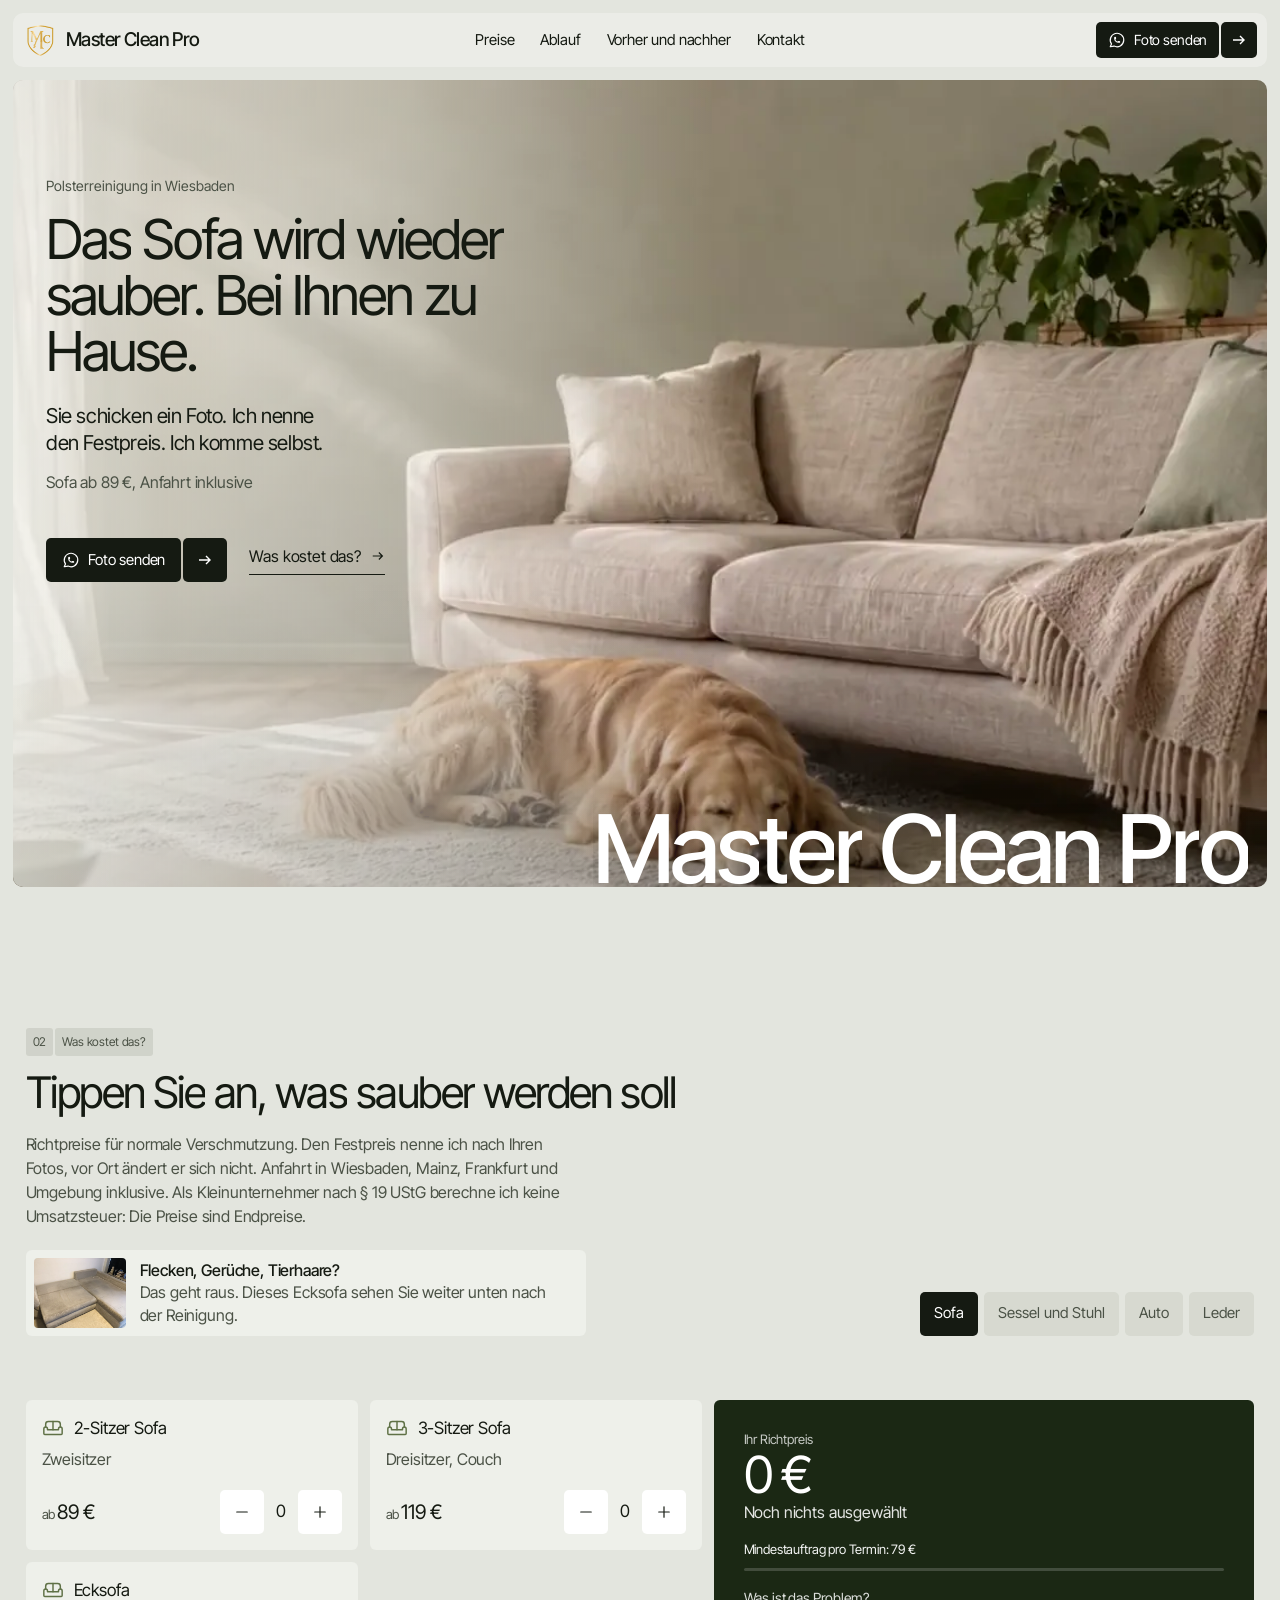
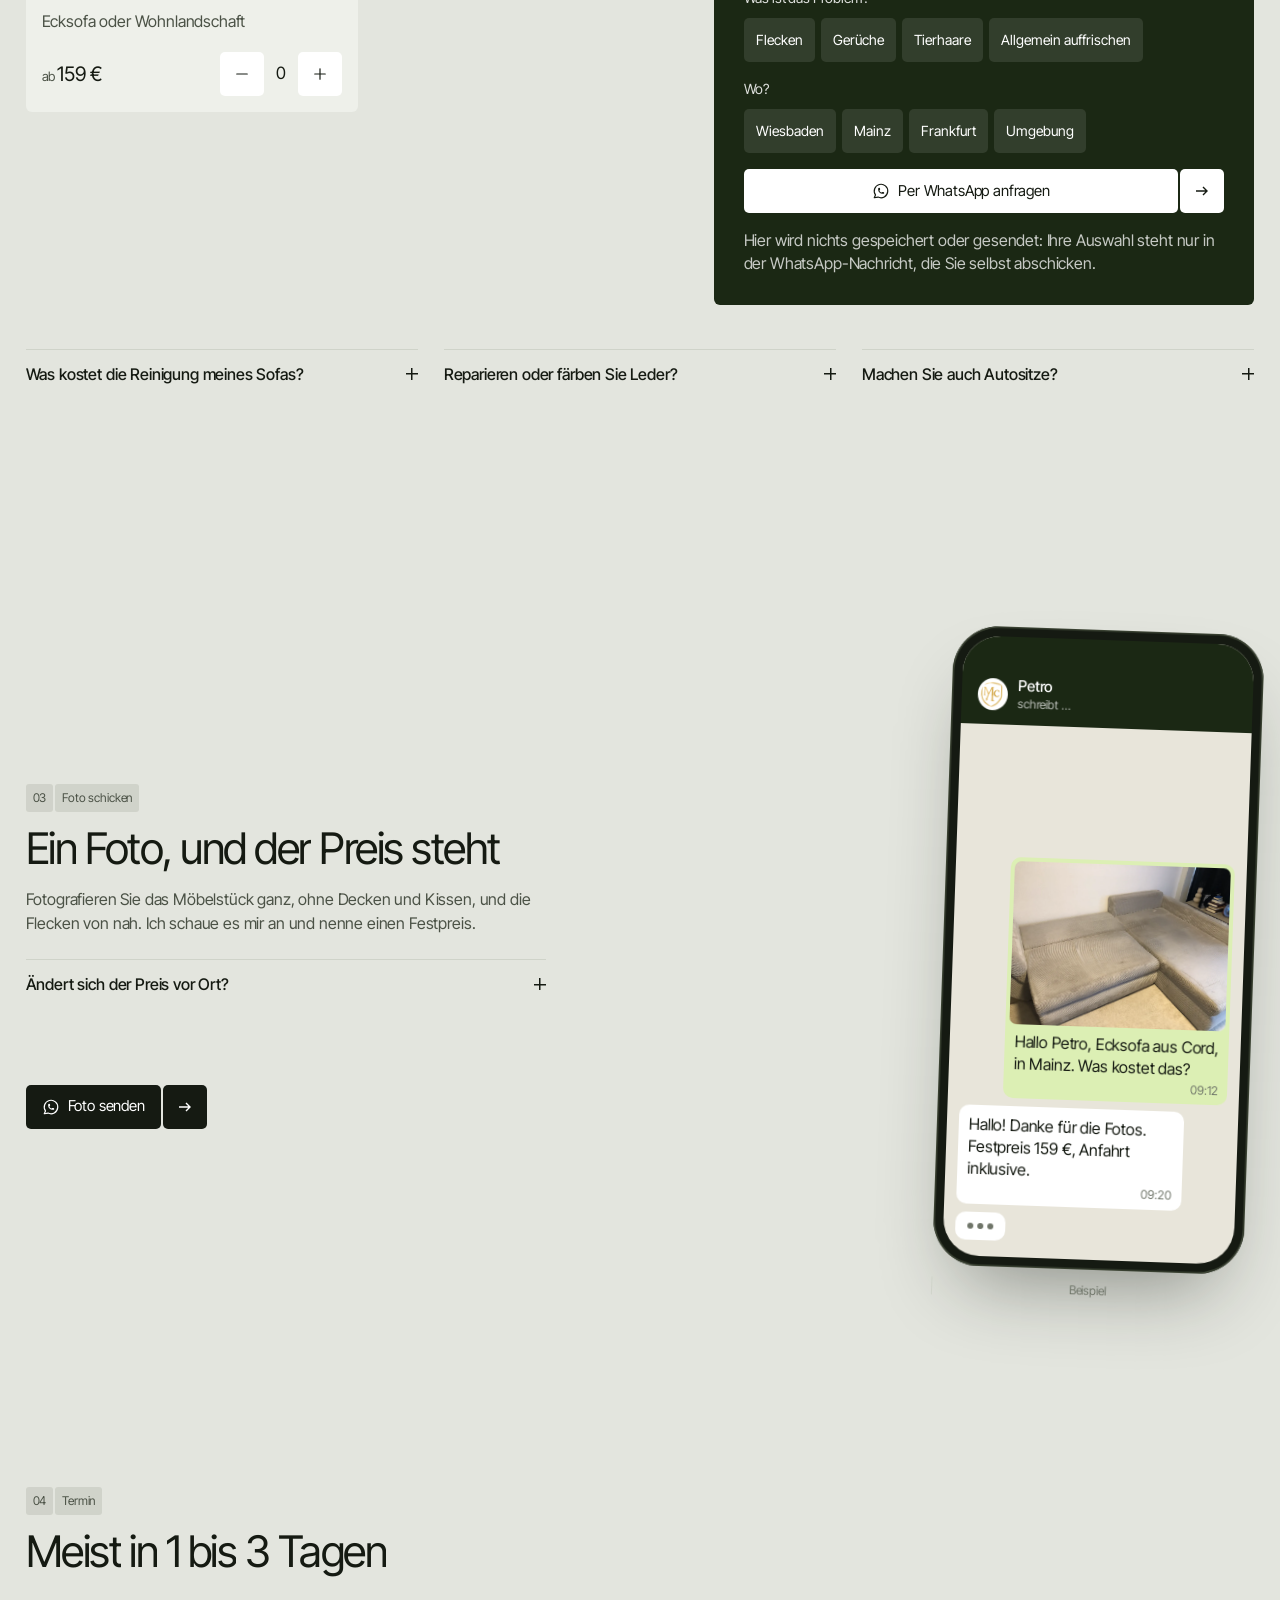
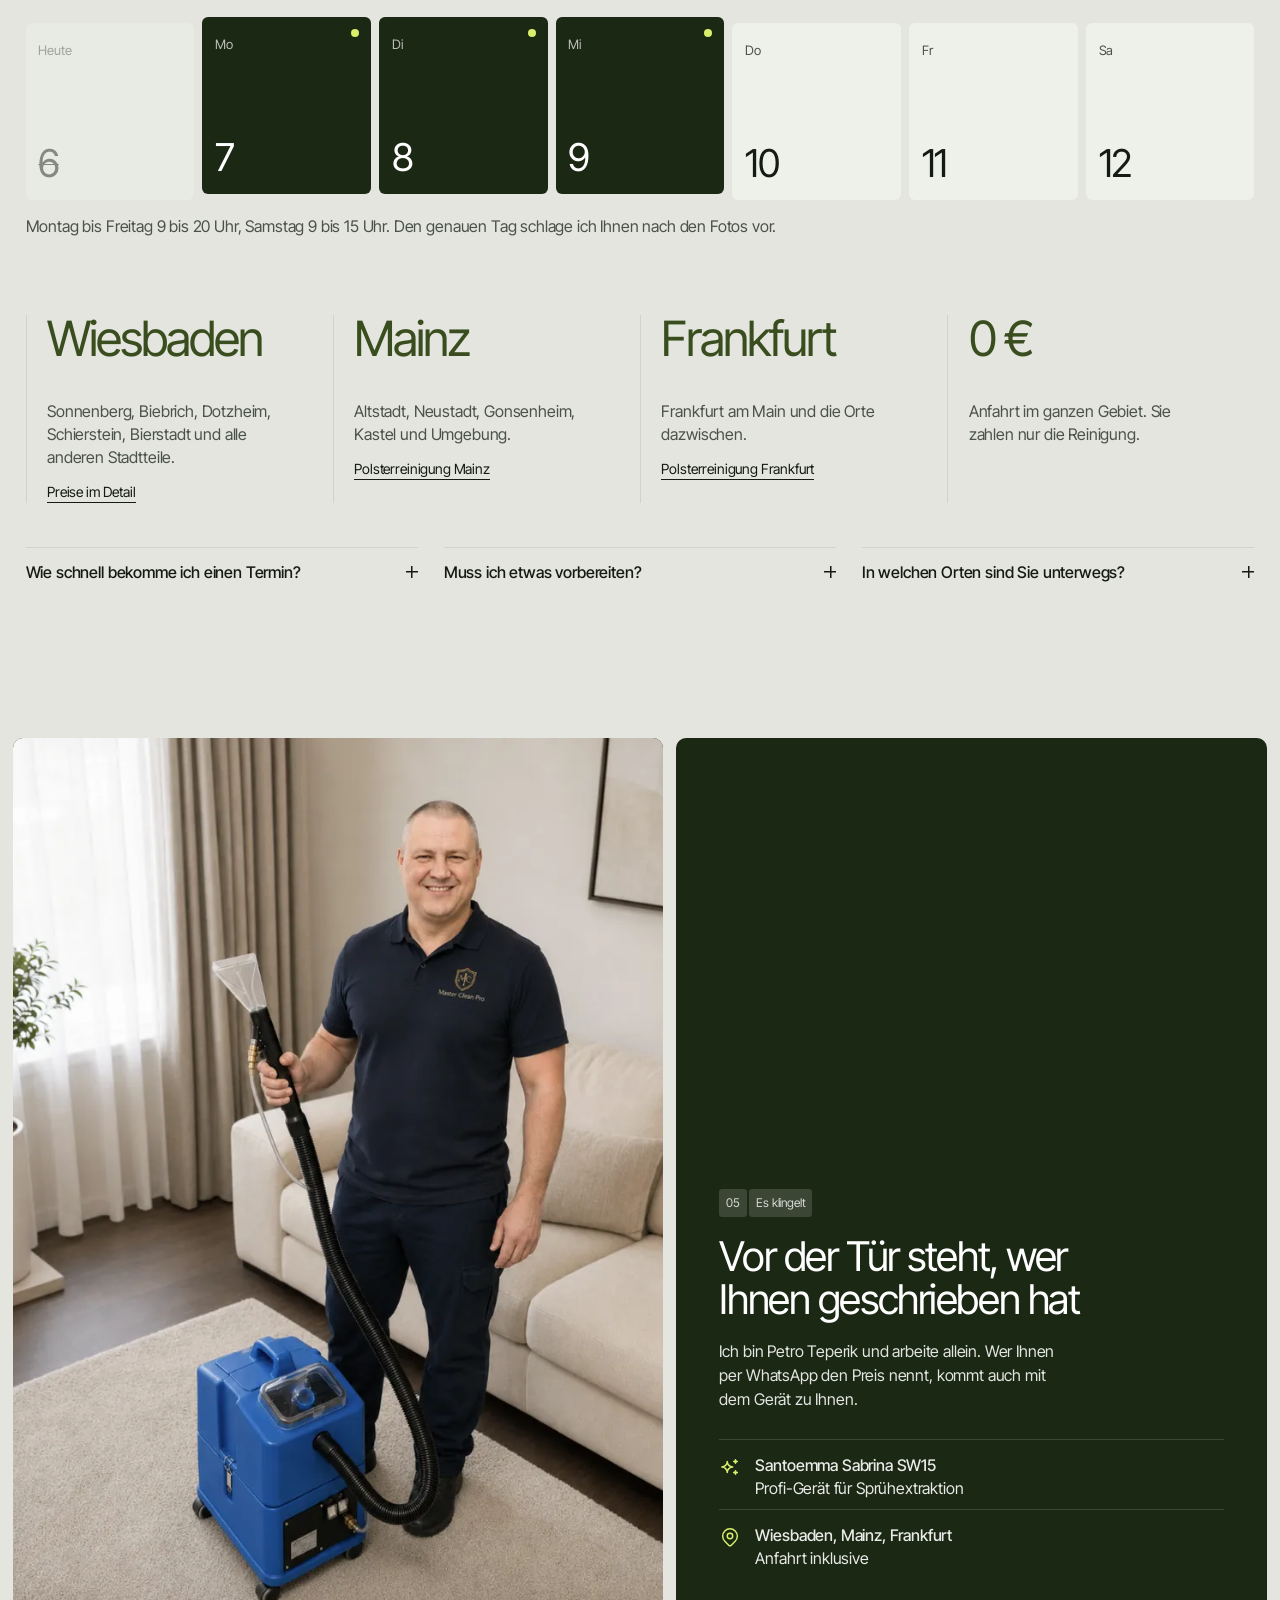
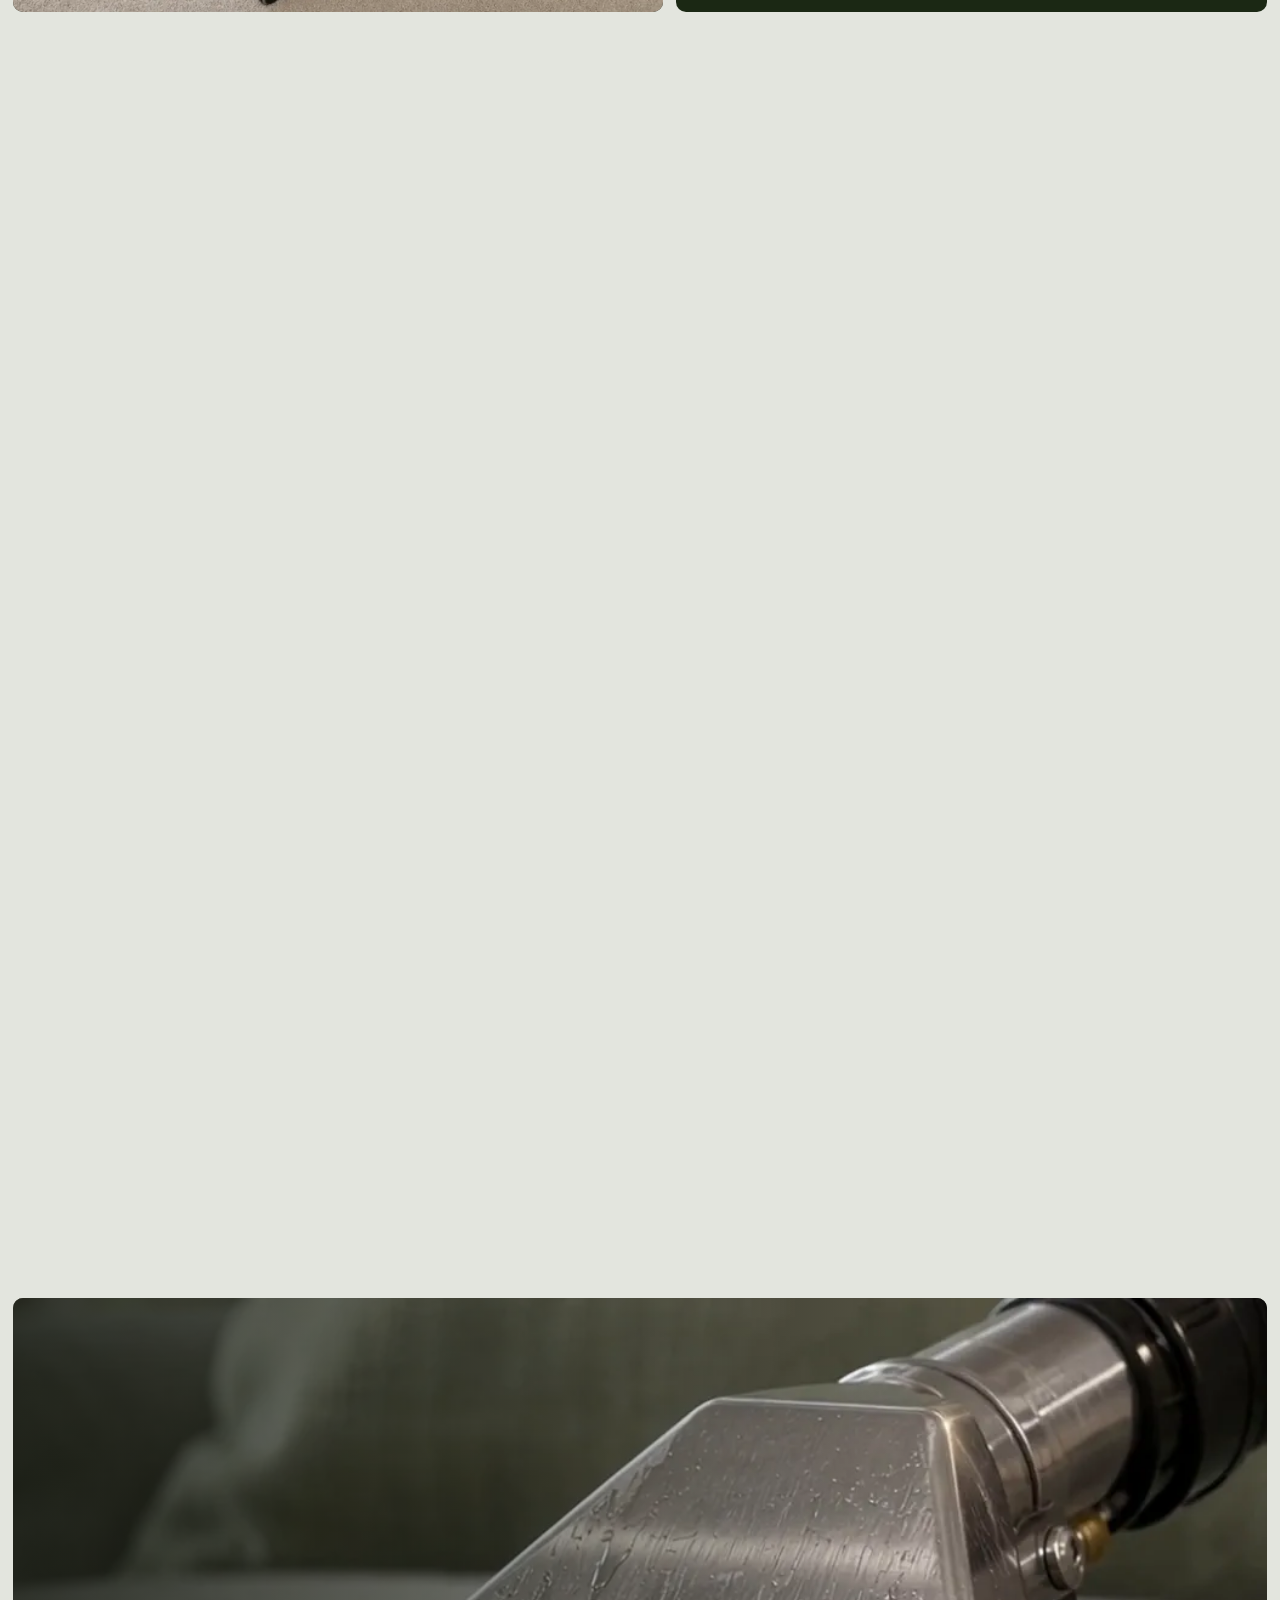
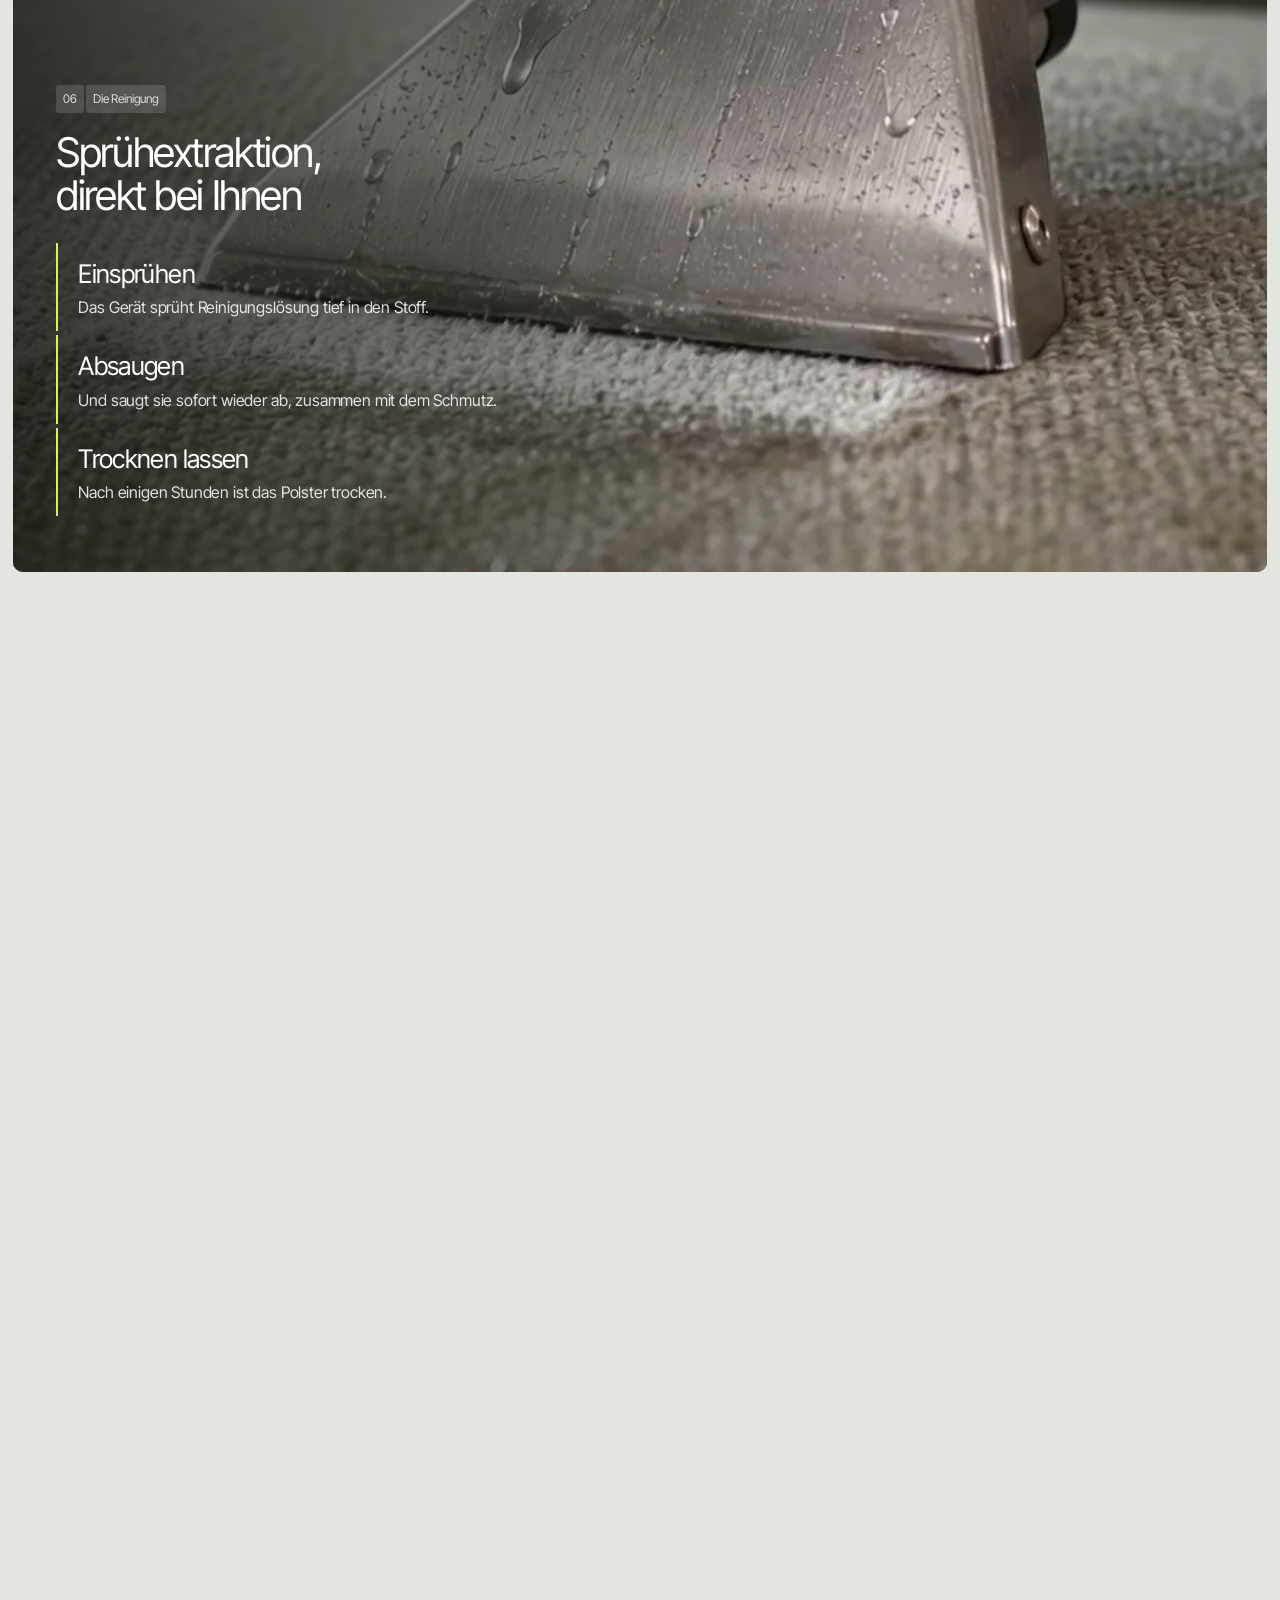
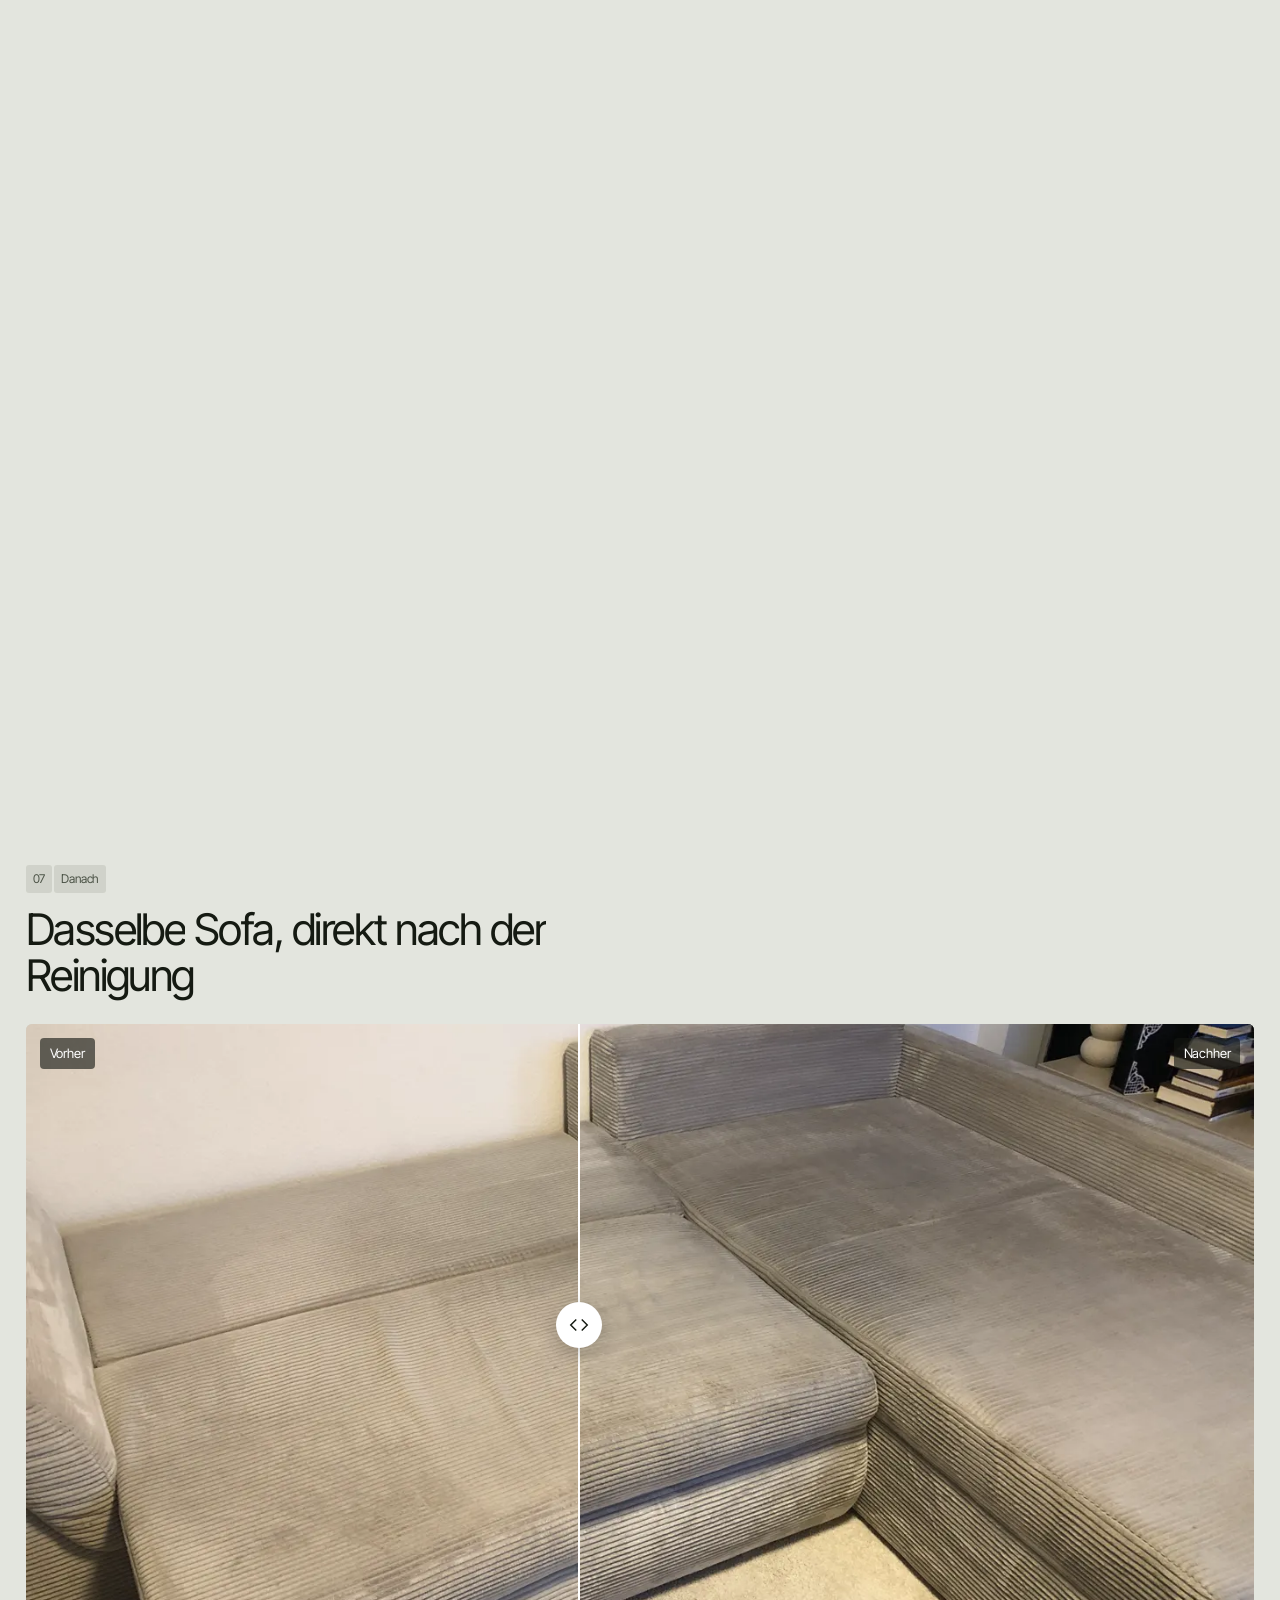
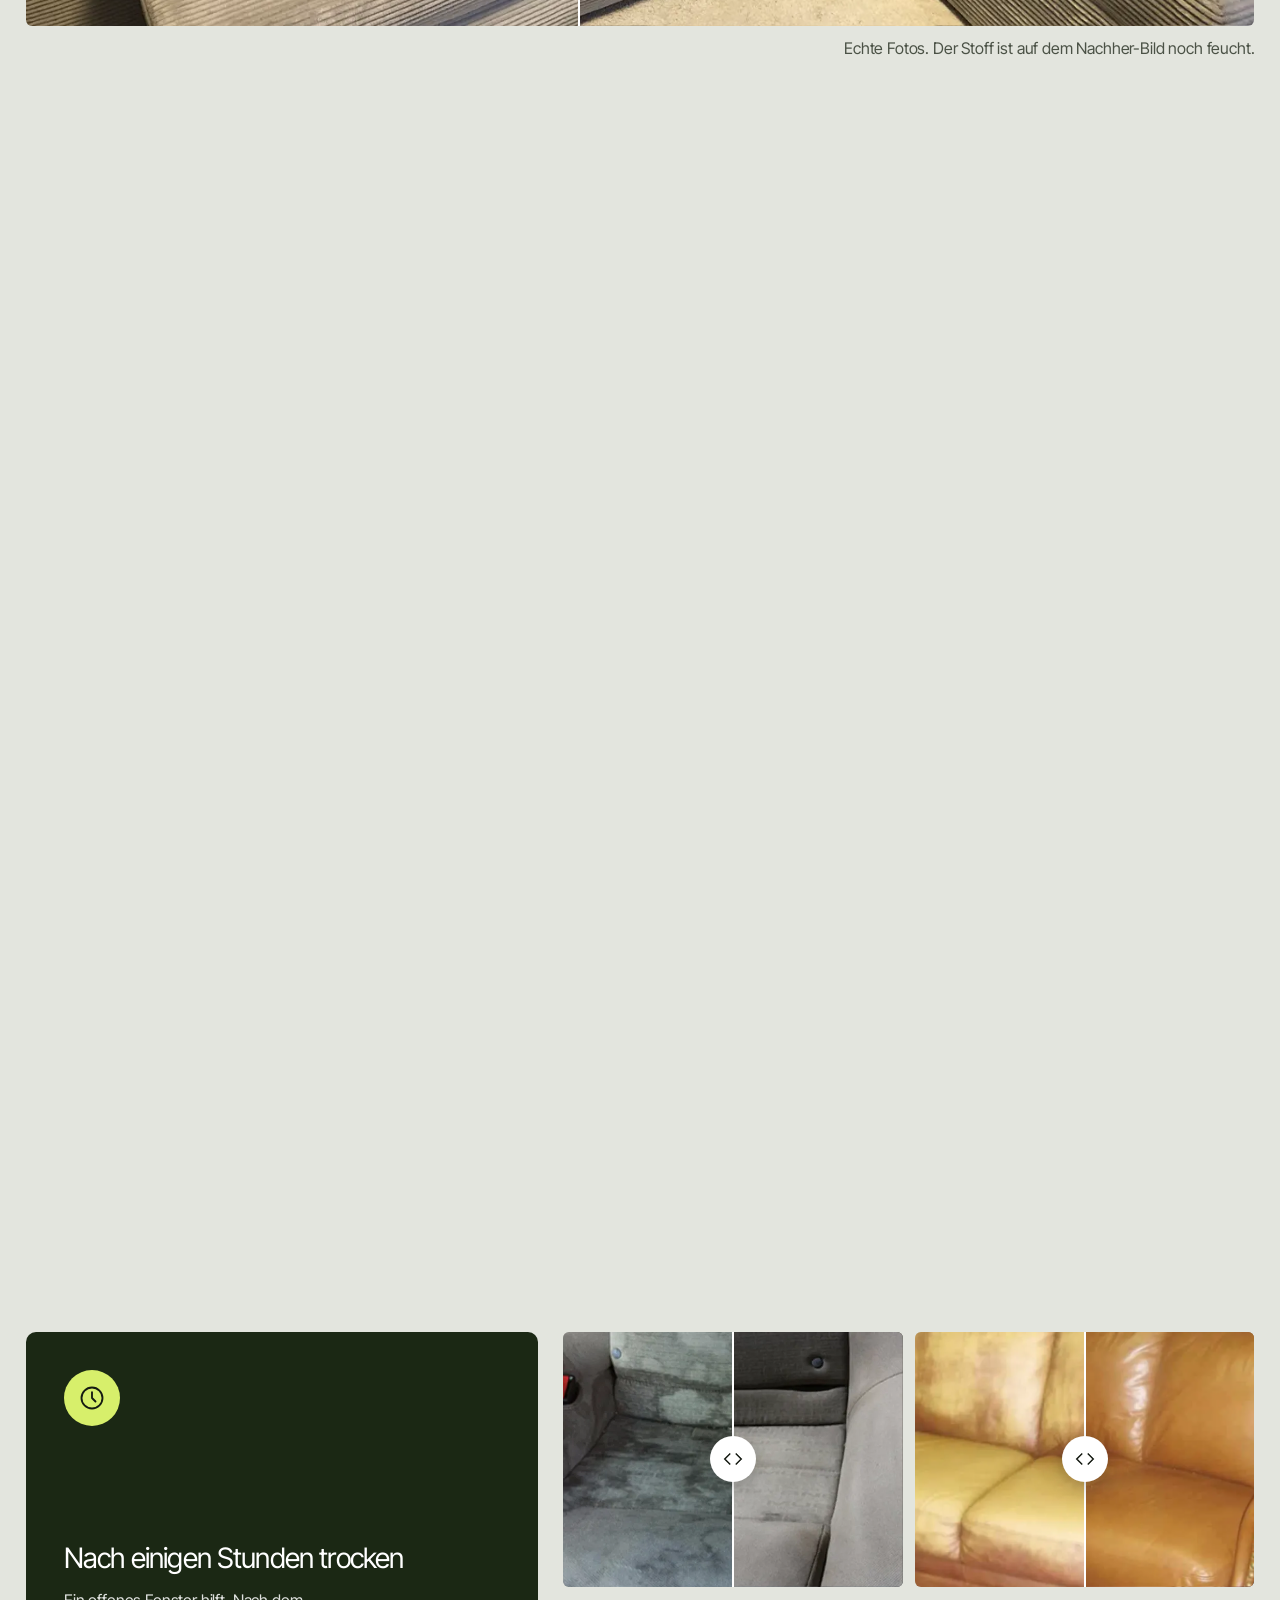
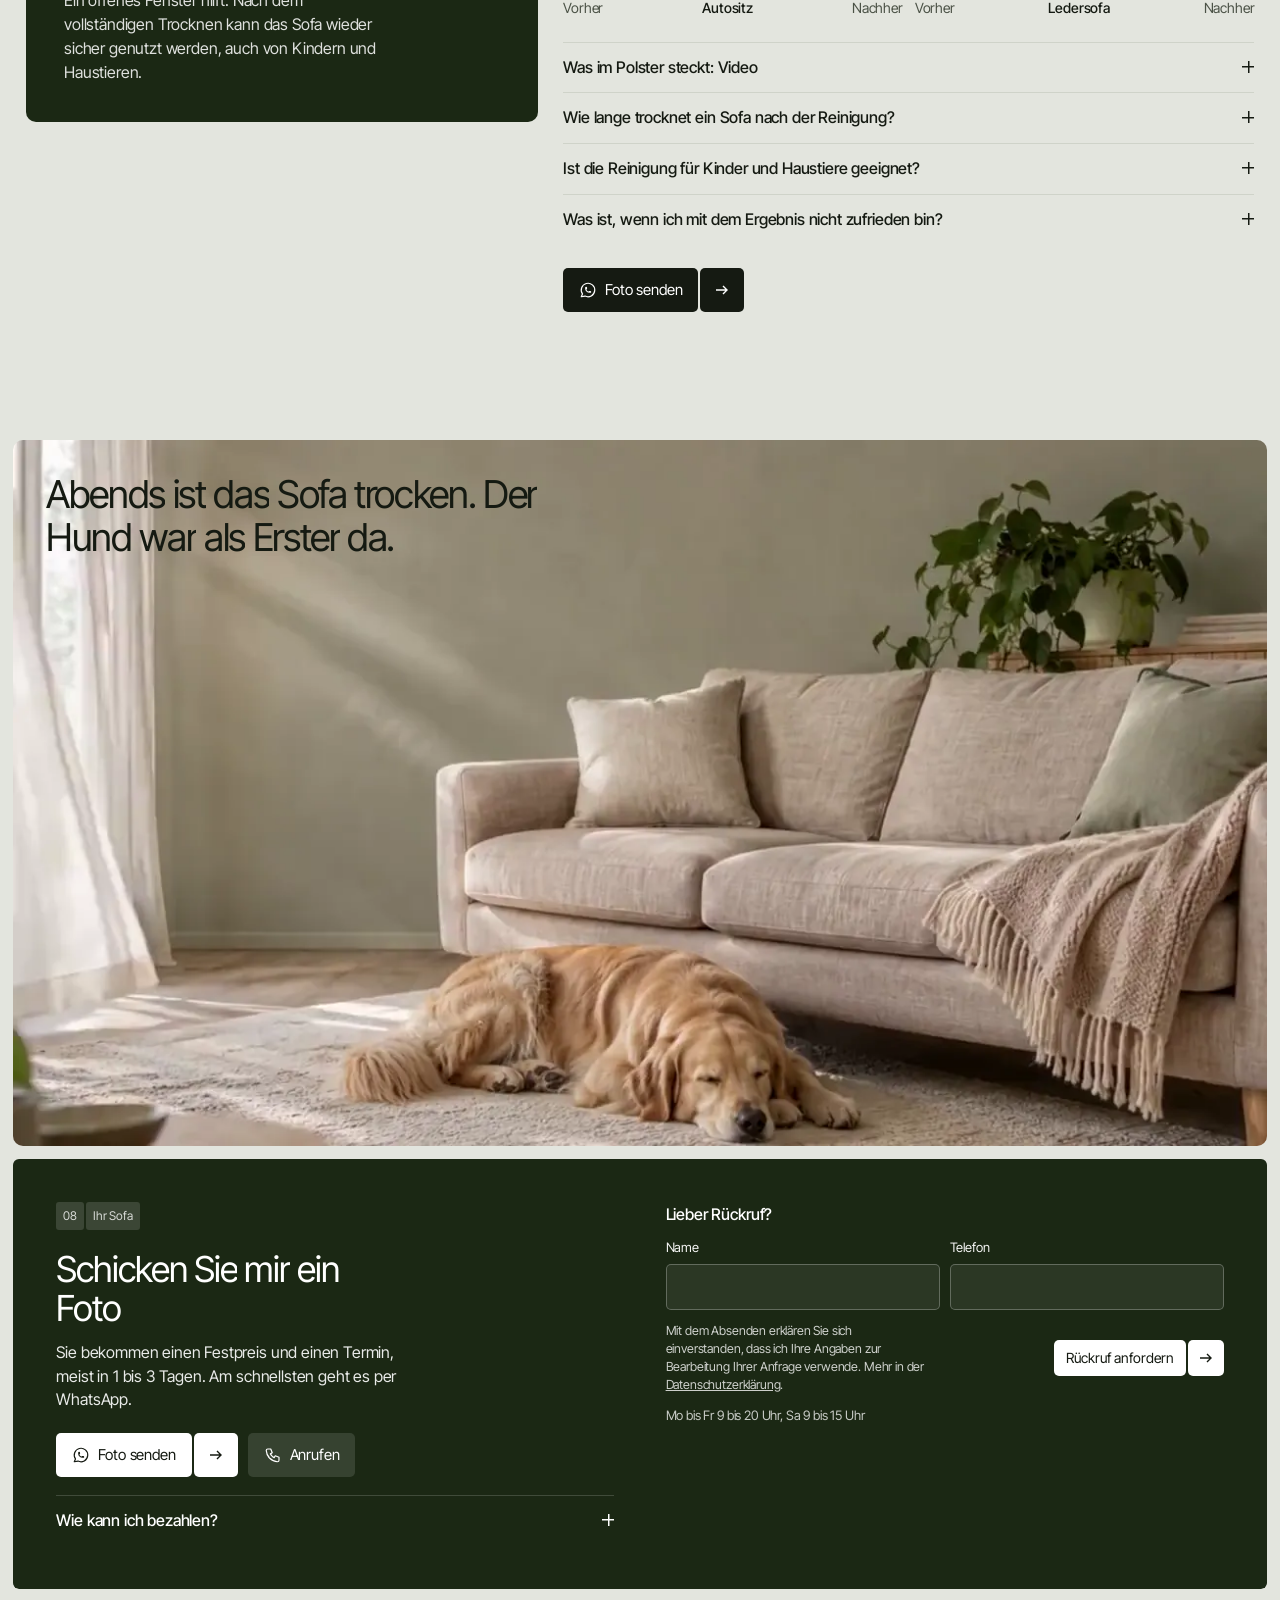
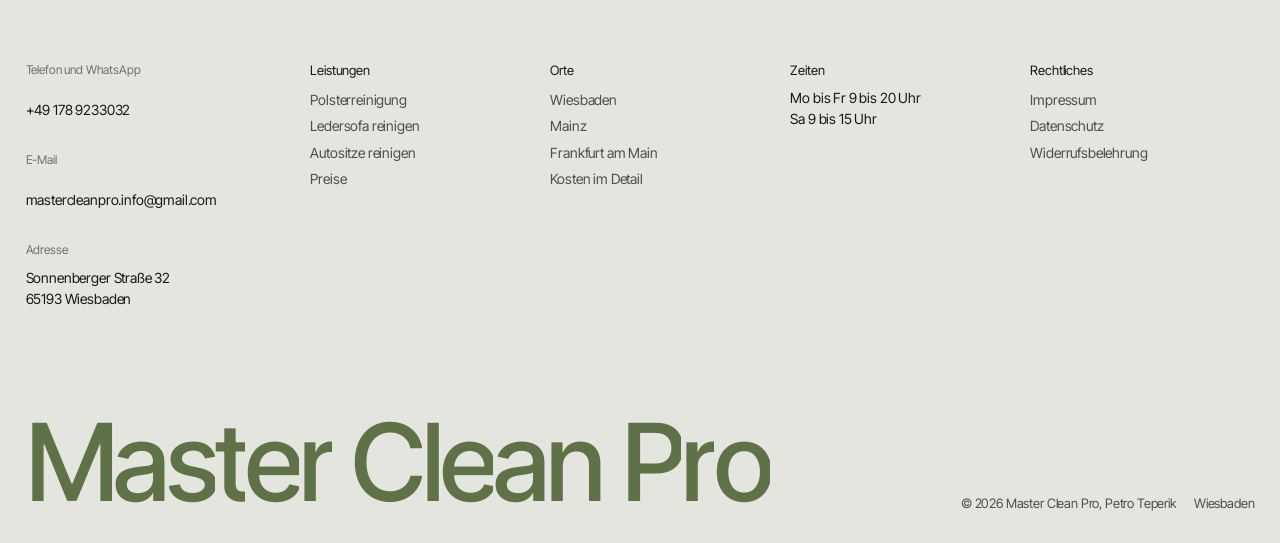
==== commit b805bb96: "Neue Website: Kundenweg, Leder- und Autositz-Seiten, robots/sitemap" ====
--- a/index.html
+++ b/index.html
@@ -1,707 +1,362 @@
 <!doctype html>
 <html lang="de">
 <head>
-  <meta charset="utf-8">
-  <meta name="viewport" content="width=device-width, initial-scale=1">
-  <title>Polsterreinigung Wiesbaden, Mainz & Frankfurt | Master Clean Pro</title>
-  <meta name="description" content="Master Clean Pro reinigt Sofas, Sessel, Ledermöbel und Autositze professionell vor Ort in Wiesbaden, Mainz und Frankfurt. Jetzt Reinigung oder Lederpflege anfragen.">
-  <link rel="canonical" href="https://mastercleanpro.de/">
-  <link rel="icon" type="image/png" sizes="32x32" href="assets/images/favicon-32x32.png?v=20260608-mc-letters-only">
-  <link rel="icon" type="image/png" sizes="16x16" href="assets/images/favicon-16x16.png?v=20260608-mc-letters-only">
-  <link rel="icon" href="assets/images/favicon.ico?v=20260608-mc-letters-only">
-  <link rel="apple-touch-icon" href="assets/images/apple-touch-icon.png?v=20260608-mc-letters-only">
-  <link rel="stylesheet" href="style.css?v=20261004-form-telegram">
-  <script type="application/ld+json">
-{
-  "@context": "https://schema.org",
-  "@graph": [
-    {
-      "@type": "LocalBusiness",
-      "@id": "https://mastercleanpro.de/#business",
-      "name": "Master Clean Pro",
-      "description": "Polsterreinigung, Lederpflege und Autositzreinigung vor Ort in Wiesbaden, Mainz und Frankfurt am Main. Preiseinschätzung nach Fotos per WhatsApp.",
-      "url": "https://mastercleanpro.de/",
-      "telephone": "+49 178 9233032",
-      "email": "mastercleanpro.info@gmail.com",
-      "logo": "https://mastercleanpro.de/assets/images/logo-header.png",
-      "image": "https://mastercleanpro.de/assets/images/petr-trust-photo.png",
-      "priceRange": "ab 25 €",
-      "currenciesAccepted": "EUR",
-      "address": {
-        "@type": "PostalAddress",
-        "streetAddress": "Sonnenberger Straße 32",
-        "addressLocality": "Wiesbaden",
-        "postalCode": "65193",
-        "addressRegion": "Hessen",
-        "addressCountry": "DE"
-      },
-      "founder": {
-        "@type": "Person",
-        "name": "Petro Teperik"
-      },
-      "openingHoursSpecification": [
-        {
-          "@type": "OpeningHoursSpecification",
-          "dayOfWeek": [
-            "Monday",
-            "Tuesday",
-            "Wednesday",
-            "Thursday",
-            "Friday"
-          ],
-          "opens": "09:00",
-          "closes": "20:00"
-        },
-        {
-          "@type": "OpeningHoursSpecification",
-          "dayOfWeek": "Saturday",
-          "opens": "09:00",
-          "closes": "15:00"
-        }
-      ],
-      "areaServed": [
-        {
-          "@type": "City",
-          "name": "Wiesbaden"
-        },
-        {
-          "@type": "City",
-          "name": "Mainz"
-        },
-        {
-          "@type": "City",
-          "name": "Frankfurt am Main"
-        }
-      ],
-      "knowsAbout": [
-        "Polsterreinigung",
-        "Sofareinigung",
-        "Sesselreinigung",
-        "Ledermöbel-Reinigung",
-        "Lederpflege",
-        "Autositzreinigung",
-        "Kindersitzreinigung",
-        "Geruchsentfernung bei Polstermöbeln"
-      ],
-      "hasOfferCatalog": {
-        "@type": "OfferCatalog",
-        "name": "Preise Polsterreinigung",
-        "itemListElement": [
-          {
-            "@type": "Offer",
-            "priceCurrency": "EUR",
-            "priceSpecification": {
-              "@type": "PriceSpecification",
-              "minPrice": 119,
-              "priceCurrency": "EUR"
-            },
-            "itemOffered": {
-              "@type": "Service",
-              "name": "Reinigung 3-Sitzer Sofa",
-              "description": "Dreiersofa / Couch"
-            }
-          },
-          {
-            "@type": "Offer",
-            "priceCurrency": "EUR",
-            "priceSpecification": {
-              "@type": "PriceSpecification",
-              "minPrice": 89,
-              "priceCurrency": "EUR"
-            },
-            "itemOffered": {
-              "@type": "Service",
-              "name": "Reinigung 2-Sitzer Sofa",
-              "description": "Zweisitzer Sofa"
-            }
-          },
-          {
-            "@type": "Offer",
-            "priceCurrency": "EUR",
-            "priceSpecification": {
-              "@type": "PriceSpecification",
-              "minPrice": 159,
-              "priceCurrency": "EUR"
-            },
-            "itemOffered": {
-              "@type": "Service",
-              "name": "Reinigung Ecksofa / Wohnlandschaft",
-              "description": "Großes Ecksofa oder Wohnlandschaft"
-            }
-          },
-          {
-            "@type": "Offer",
-            "priceCurrency": "EUR",
-            "priceSpecification": {
-              "@type": "PriceSpecification",
-              "minPrice": 39,
-              "priceCurrency": "EUR"
-            },
-            "itemOffered": {
-              "@type": "Service",
-              "name": "Sesselreinigung",
-              "description": "Polstersessel"
-            }
-          },
-          {
-            "@type": "Offer",
-            "priceCurrency": "EUR",
-            "priceSpecification": {
-              "@type": "PriceSpecification",
-              "minPrice": 25,
-              "priceCurrency": "EUR"
-            },
-            "itemOffered": {
-              "@type": "Service",
-              "name": "Stuhlreinigung",
-              "description": "Polsterstuhl"
-            }
-          },
-          {
-            "@type": "Offer",
-            "priceCurrency": "EUR",
-            "priceSpecification": {
-              "@type": "PriceSpecification",
-              "minPrice": 35,
-              "priceCurrency": "EUR"
-            },
-            "itemOffered": {
-              "@type": "Service",
-              "name": "Autositzreinigung",
-              "description": "Ein Autositz"
-            }
-          },
-          {
-            "@type": "Offer",
-            "priceCurrency": "EUR",
-            "priceSpecification": {
-              "@type": "PriceSpecification",
-              "minPrice": 89,
-              "priceCurrency": "EUR"
-            },
-            "itemOffered": {
-              "@type": "Service",
-              "name": "Autositze komplett (Vordersitze & Rückbank)",
-              "description": "Vordersitze & Rückbank"
-            }
-          },
-          {
-            "@type": "Offer",
-            "priceCurrency": "EUR",
-            "priceSpecification": {
-              "@type": "PriceSpecification",
-              "minPrice": 35,
-              "priceCurrency": "EUR"
-            },
-            "itemOffered": {
-              "@type": "Service",
-              "name": "Kindersitzreinigung",
-              "description": "Kindersitz / Babyschale"
-            }
-          }
-        ]
-      },
-      "sameAs": [
-        "https://www.facebook.com/profile.php?id=61594753816623",
-        "https://www.instagram.com/mastercleanpro.de/",
-        "https://www.gelbeseiten.de/gsbiz/54dd1607-7401-403c-ae4b-6cce37f8b8fb",
-        "https://www.11880.com/branchenbuch/wiesbaden/061334129B114211239/master-clean-pro.html"
-      ]
-    },
-    {
-      "@type": "WebSite",
-      "@id": "https://mastercleanpro.de/#website",
-      "url": "https://mastercleanpro.de/",
-      "name": "Master Clean Pro",
-      "inLanguage": "de-DE",
-      "publisher": {
-        "@id": "https://mastercleanpro.de/#business"
-      }
-    },
-    {
-      "@type": "FAQPage",
-      "@id": "https://mastercleanpro.de/#faq",
-      "mainEntity": [
-        {
-          "@type": "Question",
-          "name": "Wie lange trocknet ein Sofa nach der Reinigung?",
-          "acceptedAnswer": {
-            "@type": "Answer",
-            "text": "In der Regel mehrere Stunden. Die genaue Trocknungszeit hängt vom Material, der Raumtemperatur, der Belüftung und dem Verschmutzungsgrad ab."
-          }
-        },
-        {
-          "@type": "Question",
-          "name": "Reparieren oder färben Sie Leder?",
-          "acceptedAnswer": {
-            "@type": "Answer",
-            "text": "Nein. Wir reinigen und pflegen Ledermöbel. Reparaturen, Restaurierung und Nachfärben bieten wir nicht an."
-          }
-        },
-        {
-          "@type": "Question",
-          "name": "Ist die Reinigung für Kinder und Haustiere geeignet?",
-          "acceptedAnswer": {
-            "@type": "Answer",
-            "text": "Ja. Wir verwenden professionelle Reinigungsmittel. Die Polster werden gründlich mit einem professionellen Extraktionsgerät ausgespült, sodass Schmutz und Reinigungsrückstände zuverlässig entfernt werden. Nach der vollständigen Trocknung kann das Möbelstück wieder sicher genutzt werden."
-          }
-        },
-        {
-          "@type": "Question",
-          "name": "Muss ich Möbel vorbereiten?",
-          "acceptedAnswer": {
-            "@type": "Answer",
-            "text": "Bitte entfernen Sie persönliche Gegenstände und sorgen Sie für freien Zugang. Alles Weitere besprechen wir vor dem Termin."
-          }
-        },
-        {
-          "@type": "Question",
-          "name": "Kann ich Fotos per WhatsApp senden?",
-          "acceptedAnswer": {
-            "@type": "Answer",
-            "text": "Ja. Senden Sie uns Fotos per WhatsApp, damit wir den Zustand besser einschätzen und einen Preis nennen können."
-          }
-        }
-      ]
-    }
-  ]
-}
-  </script>
+<meta charset="utf-8">
+<meta name="viewport" content="width=device-width, initial-scale=1">
+<title>Polsterreinigung Wiesbaden: Sofa ab 89 €, Preis per WhatsApp | Master Clean Pro</title>
+<meta name="description" content="Sofa, Sessel, Ledermöbel und Autositze vor Ort reinigen lassen in Wiesbaden, Mainz und Frankfurt. Fotos per WhatsApp senden, Festpreis erhalten. Termin meist in 1 bis 3 Tagen, Anfahrt inklusive.">
+<link rel="canonical" href="https://mastercleanpro.de/">
+<meta property="og:type" content="website">
+<meta property="og:title" content="Polsterreinigung Wiesbaden | Master Clean Pro">
+<meta property="og:description" content="Sie schicken ein Foto. Ich nenne den Preis. Ich komme selbst. Sofa ab 89 €, Anfahrt inklusive.">
+<meta property="og:image" content="https://mastercleanpro.de/assets/img/hero-1600.webp">
+<meta property="og:locale" content="de_DE">
+<meta name="theme-color" content="#e3e5de">
+<link rel="icon" href="assets/img/mark.png">
+<link rel="preload" href="assets/fonts/inter-tight-latin.woff2" as="font" type="font/woff2" crossorigin>
+<link rel="preload" href="assets/img/hero-poster.webp?v=2" as="image">
+<link rel="stylesheet" href="assets/site.css">
+<link rel="stylesheet" href="assets/journey.css">
+<script type="application/ld+json">
+{"@context":"https://schema.org","@graph":[
+{"@type":"LocalBusiness","@id":"https://mastercleanpro.de/#business","name":"Master Clean Pro",
+"description":"Polsterreinigung, Lederpflege und Autositzreinigung vor Ort in Wiesbaden, Mainz und Frankfurt am Main. Preis nach Fotos per WhatsApp.",
+"url":"https://mastercleanpro.de/","telephone":"+49 178 9233032","email":"mastercleanpro.info@gmail.com",
+"logo":"https://mastercleanpro.de/assets/img/logo.png","image":"https://mastercleanpro.de/assets/img/petro.webp","priceRange":"ab 25 €","currenciesAccepted":"EUR",
+"address":{"@type":"PostalAddress","streetAddress":"Sonnenberger Straße 32","addressLocality":"Wiesbaden","postalCode":"65193","addressRegion":"Hessen","addressCountry":"DE"},
+"founder":{"@type":"Person","name":"Petro Teperik"},
+"areaServed":[{"@type":"City","name":"Wiesbaden"},{"@type":"City","name":"Mainz"},{"@type":"City","name":"Frankfurt am Main"}],
+"openingHoursSpecification":[{"@type":"OpeningHoursSpecification","dayOfWeek":["Monday","Tuesday","Wednesday","Thursday","Friday"],"opens":"09:00","closes":"20:00"},
+{"@type":"OpeningHoursSpecification","dayOfWeek":"Saturday","opens":"09:00","closes":"15:00"}],
+"hasOfferCatalog":{"@type":"OfferCatalog","name":"Reinigung vor Ort","itemListElement":[
+{"@type":"Offer","itemOffered":{"@type":"Service","name":"2-Sitzer Sofa reinigen"},"priceSpecification":{"@type":"PriceSpecification","minPrice":89,"priceCurrency":"EUR"}},
+{"@type":"Offer","itemOffered":{"@type":"Service","name":"3-Sitzer Sofa reinigen"},"priceSpecification":{"@type":"PriceSpecification","minPrice":119,"priceCurrency":"EUR"}},
+{"@type":"Offer","itemOffered":{"@type":"Service","name":"Ecksofa / Wohnlandschaft reinigen"},"priceSpecification":{"@type":"PriceSpecification","minPrice":159,"priceCurrency":"EUR"}},
+{"@type":"Offer","itemOffered":{"@type":"Service","name":"Sessel reinigen"},"priceSpecification":{"@type":"PriceSpecification","minPrice":39,"priceCurrency":"EUR"}},
+{"@type":"Offer","itemOffered":{"@type":"Service","name":"Polsterstuhl reinigen"},"priceSpecification":{"@type":"PriceSpecification","minPrice":25,"priceCurrency":"EUR"}},
+{"@type":"Offer","itemOffered":{"@type":"Service","name":"Autositz reinigen"},"priceSpecification":{"@type":"PriceSpecification","minPrice":35,"priceCurrency":"EUR"}},
+{"@type":"Offer","itemOffered":{"@type":"Service","name":"Vordersitze und Rückbank reinigen"},"priceSpecification":{"@type":"PriceSpecification","minPrice":89,"priceCurrency":"EUR"}},
+{"@type":"Offer","itemOffered":{"@type":"Service","name":"Kindersitz / Babyschale reinigen"},"priceSpecification":{"@type":"PriceSpecification","minPrice":35,"priceCurrency":"EUR"}}]}},
+{"@type":"HowTo","name":"So läuft die Polsterreinigung bei Master Clean Pro","step":[
+{"@type":"HowToStep","name":"Foto schicken","text":"Möbelstück ohne Decken und Kissen fotografieren und per WhatsApp senden, gerne mit Ort."},
+{"@type":"HowToStep","name":"Preis erhalten","text":"Petro Teperik schaut sich die Fotos an und nennt einen Festpreis."},
+{"@type":"HowToStep","name":"Termin vereinbaren","text":"Sie wählen den Tag, die Reinigung findet bei Ihnen zu Hause oder am Auto statt."},
+{"@type":"HowToStep","name":"Reinigung","text":"Reinigung mit Sprühextraktion. Nach einigen Stunden ist das Polster trocken."}]},
+{"@type":"FAQPage","mainEntity":[
+{"@type":"Question","name":"Was kostet die Reinigung meines Sofas?","acceptedAnswer":{"@type":"Answer","text":"2-Sitzer ab 89 €, 3-Sitzer ab 119 €, Ecksofa ab 159 €, Anfahrt in Wiesbaden, Mainz und Frankfurt inklusive. Den genauen Preis nenne ich nach Ihren Fotos per WhatsApp."}},
+{"@type":"Question","name":"Ändert sich der Preis vor Ort?","acceptedAnswer":{"@type":"Answer","text":"Nein. Der Preis, den ich nach Ihren Fotos nenne, ist ein Festpreis. Vor Ort kommt nichts dazu."}},
+{"@type":"Question","name":"Wie schnell bekomme ich einen Termin?","acceptedAnswer":{"@type":"Answer","text":"Meist in 1 bis 3 Tagen."}},
+{"@type":"Question","name":"Wie lange trocknet ein Sofa nach der Reinigung?","acceptedAnswer":{"@type":"Answer","text":"In der Regel mehrere Stunden. Die genaue Zeit hängt von Material, Raumtemperatur, Belüftung und Verschmutzung ab. Ein offenes Fenster hilft."}},
+{"@type":"Question","name":"Ist die Reinigung für Kinder und Haustiere geeignet?","acceptedAnswer":{"@type":"Answer","text":"Ja. Ich verwende professionelle Reinigungsmittel und spüle das Polster mit dem Extraktionsgerät gründlich aus. Nach dem vollständigen Trocknen kann das Möbelstück wieder sicher genutzt werden."}},
+{"@type":"Question","name":"Reparieren oder färben Sie Leder?","acceptedAnswer":{"@type":"Answer","text":"Nein. Ich reinige und pflege Ledermöbel. Reparatur, Restaurierung und Nachfärben biete ich nicht an."}},
+{"@type":"Question","name":"Muss ich etwas vorbereiten?","acceptedAnswer":{"@type":"Answer","text":"Bitte persönliche Gegenstände entfernen und freien Zugang zum Möbelstück lassen. Alles Weitere besprechen wir vor dem Termin."}},
+{"@type":"Question","name":"In welchen Orten sind Sie unterwegs?","acceptedAnswer":{"@type":"Answer","text":"In Wiesbaden, Mainz, Frankfurt am Main und Umgebung. Die Anfahrt ist im Preis inklusive."}},
+{"@type":"Question","name":"Was ist, wenn ich mit dem Ergebnis nicht zufrieden bin?","acceptedAnswer":{"@type":"Answer","text":"Dann sagen Sie es mir, und ich reinige die Stelle kostenlos nach. Ihre gesetzlichen Rechte bleiben davon unberührt."}},
+{"@type":"Question","name":"Wie kann ich bezahlen?","acceptedAnswer":{"@type":"Answer","text":"Bar, per Überweisung oder mit PayPal."}},
+{"@type":"Question","name":"Kann ich Fotos per WhatsApp senden?","acceptedAnswer":{"@type":"Answer","text":"Ja, so geht es am schnellsten. Fotografieren Sie das Möbelstück am besten ohne Decken und Kissen."}}]}
+]}
+</script>
 </head>
-<body>
-  <header class="site-header">
-    <div class="container header-inner">
-      <a class="brand" href="index.html" aria-label="Master Clean Pro Startseite">
-        <img src="assets/images/logo-header.png" alt="Master Clean Pro Logo" class="logo">
-      </a>
-      <button class="nav-toggle" aria-label="Menü öffnen">☰</button>
-      <nav class="nav">
-        <a href="#polster">Polsterreinigung</a>
-        <a href="#lederpflege">Lederpflege</a>
-        <a href="#autoreinigung">Autoreinigung</a>
-        <a href="#preise">Preise</a>
-        <a href="#galerie">Galerie</a>
-        <a href="#kontakt">Kontakt</a>
-      </nav>
-    </div>
-  </header>
-
-  <main>
-    <section class="hero hero-polsterreinigung" id="start">
-      <div class="hero-bg" aria-hidden="true">
-        <img class="hero-photo" src="assets/images/hero-approved.png" alt="" data-hero-image>
-      </div>
-      <div class="hero-overlay" aria-hidden="true"></div>
-      <div class="container hero-inner">
-        <div class="hero-content">
-          <h1 class="hero-title" data-content="hero.title">Polsterreinigung in Wiesbaden – Preis per WhatsApp erhalten</h1>
-          <p class="hero-subtitle" data-content="hero.subtitle">Sofa, Sessel, Stühle und Autositze professionell vor Ort reinigen lassen. Senden Sie Fotos per WhatsApp – wir geben Ihnen schnell eine ehrliche Preiseinschätzung.</p>
-          <p class="hero-note" data-content="hero.note">Vor Ort in Wiesbaden, Mainz und Frankfurt. Termine oft kurzfristig möglich.</p>
-          <div class="hero-actions">
-            <a href="https://wa.me/491789233032?text=Hallo%20Master%20Clean%20Pro%2C%20ich%20m%C3%B6chte%20eine%20Polsterreinigung%20anfragen.%20Ich%20sende%20Fotos%20und%20meinen%20Standort.%20Bitte%20nennen%20Sie%20mir%20eine%20Preiseinsch%C3%A4tzung%20und%20m%C3%B6gliche%20Termine." class="btn btn-primary" data-whatsapp-link data-content="hero.primaryButton">Fotos senden &amp; Preis erhalten</a>
-            <a class="btn btn-secondary" href="tel:+491789233032" data-phone-link data-content="hero.secondaryButton">Jetzt anrufen</a>
+<body id="top">
+<a class="skip" href="#main">Zum Inhalt springen</a>
+<header class="nav" id="nav">
+  <a class="logo" href="index.html#top" aria-label="Master Clean Pro, Startseite"><img src="assets/img/mark.png" alt="" width="30" height="32">Master Clean Pro</a>
+  <nav class="links" aria-label="Hauptmenü">
+    <a href="index.html#preise">Preise</a><a href="index.html#ablauf">Ablauf</a><a href="index.html#vorher-nachher">Vorher und nachher</a><a href="index.html#kontakt">Kontakt</a>
+  </nav>
+  <a class="btn" href="https://wa.me/491789233032?text=Hallo%20Petro%2C%20ich%20m%C3%B6chte%20eine%20Reinigung%20anfragen.%20Fotos%20und%20meinen%20Ort%20schicke%20ich%20gleich." target="_blank" rel="noopener"><span class="lb"><svg class="i" viewBox="0 0 24 24" fill="none" stroke="currentColor" stroke-width="1.6" stroke-linecap="round" stroke-linejoin="round" aria-hidden="true"><path d="M3 21l1.65 -3.8a9 9 0 1 1 3.4 2.9l-5.05 .9" /> <path d="M9 10a.5 .5 0 0 0 1 0v-1a.5 .5 0 0 0 -1 0v1a5 5 0 0 0 5 5h1a.5 .5 0 0 0 0 -1h-1a.5 .5 0 0 0 0 1" /></svg>Foto senden</span><span class="sq" aria-hidden="true"><svg viewBox="0 0 16 16"><path d="M2 8h11M9 4l4 4-4 4"/></svg><svg viewBox="0 0 16 16"><path d="M2 8h11M9 4l4 4-4 4"/></svg></span></a>
+  <button class="burger" id="burger" aria-label="Menü öffnen" aria-expanded="false" aria-controls="mnav"><i></i></button>
+</header>
+<div class="mnav" id="mnav" aria-hidden="true">
+  <a href="index.html#preise">Preise</a><a href="index.html#ablauf">Ablauf</a><a href="index.html#vorher-nachher">Vorher und nachher</a><a href="index.html#kontakt">Kontakt</a>
+  <a class="btn" href="https://wa.me/491789233032?text=Hallo%20Petro%2C%20ich%20m%C3%B6chte%20eine%20Reinigung%20anfragen.%20Fotos%20und%20meinen%20Ort%20schicke%20ich%20gleich." target="_blank" rel="noopener"><span class="lb"><svg class="i" viewBox="0 0 24 24" fill="none" stroke="currentColor" stroke-width="1.6" stroke-linecap="round" stroke-linejoin="round" aria-hidden="true"><path d="M3 21l1.65 -3.8a9 9 0 1 1 3.4 2.9l-5.05 .9" /> <path d="M9 10a.5 .5 0 0 0 1 0v-1a.5 .5 0 0 0 -1 0v1a5 5 0 0 0 5 5h1a.5 .5 0 0 0 0 -1h-1a.5 .5 0 0 0 0 1" /></svg>Foto senden</span><span class="sq" aria-hidden="true"><svg viewBox="0 0 16 16"><path d="M2 8h11M9 4l4 4-4 4"/></svg><svg viewBox="0 0 16 16"><path d="M2 8h11M9 4l4 4-4 4"/></svg></span></a>
+</div>
+
+<main id="main">
+
+<!-- 1 DER FLECK -->
+<section class="hero j1" data-step="1" data-name="Ihr Sofa" aria-label="Polsterreinigung in Wiesbaden">
+  <div class="frame">
+    <div class="media" id="heroMedia">
+      <video id="heroVid" class="vid" autoplay muted loop playsinline preload="auto" poster="assets/img/hero-poster.webp?v=2" aria-label="Helles Wohnzimmer mit sauberem Leinensofa und Golden Retriever im Morgenlicht">
+        <source src="assets/video/hero.mp4?v=2" type="video/mp4">
+      </video>
+      <script>(function(){var v=document.getElementById('heroVid');if(innerWidth<=760){v.querySelector('source').src='assets/video/hero-m.mp4?v=2';v.load();}if(matchMedia('(prefers-reduced-motion: reduce)').matches){v.removeAttribute('autoplay');v.pause();}})();</script>
+    </div>
+    <div class="veil"></div>
+    <div class="copy" id="heroCopy">
+      <h1 class="split" id="h1"><span class="ey">Polsterreinigung in Wiesbaden</span> Das Sofa wird wieder sauber. Bei Ihnen zu Hause.</h1>
+      <p class="sub rv" data-d="350">Sie schicken ein Foto. Ich nenne den Festpreis. Ich komme selbst.</p>
+      <p class="facts rv" data-d="500">Sofa ab 89 €, Anfahrt inklusive</p>
+      <div class="acts rv" data-d="650">
+        <a class="btn" href="https://wa.me/491789233032?text=Hallo%20Petro%2C%20ich%20m%C3%B6chte%20mein%20Sofa%20reinigen%20lassen.%20Fotos%20und%20meinen%20Ort%20schicke%20ich%20gleich." target="_blank" rel="noopener"><span class="lb"><svg class="i" viewBox="0 0 24 24" fill="none" stroke="currentColor" stroke-width="1.6" stroke-linecap="round" stroke-linejoin="round" aria-hidden="true"><path d="M3 21l1.65 -3.8a9 9 0 1 1 3.4 2.9l-5.05 .9" /> <path d="M9 10a.5 .5 0 0 0 1 0v-1a.5 .5 0 0 0 -1 0v1a5 5 0 0 0 5 5h1a.5 .5 0 0 0 0 -1h-1a.5 .5 0 0 0 0 1" /></svg>Foto senden</span><span class="sq" aria-hidden="true"><svg viewBox="0 0 16 16"><path d="M2 8h11M9 4l4 4-4 4"/></svg><svg viewBox="0 0 16 16"><path d="M2 8h11M9 4l4 4-4 4"/></svg></span></a>
+        <a class="lnk" href="#preise">Was kostet das? <svg viewBox="0 0 16 16"><path d="M2 8h11M9 4l4 4-4 4"/></svg></a>
+      </div>
+    </div>
+    <div class="word" id="hword" data-word="Master Clean Pro" aria-hidden="true"></div>
+  </div>
+</section>
+
+<!-- 2 WAS KOSTET DAS -->
+<section class="sec jsec" id="preise" data-step="2" data-name="Der Preis" aria-labelledby="t-pre">
+  <span id="leistungen" class="anchor"></span>
+  <div class="inner">
+    <div class="head">
+      <div>
+        <span class="tag"><span>02</span><span>Was kostet das?</span></span>
+        <h2 class="h2 split" id="t-pre">Tippen Sie an, was sauber werden soll</h2>
+        <p class="lead rv">Richtpreise für normale Verschmutzung. Den Festpreis nenne ich nach Ihren Fotos, vor Ort ändert er sich nicht. Anfahrt in Wiesbaden, Mainz, Frankfurt und Umgebung inklusive. Als Kleinunternehmer nach § 19 UStG berechne ich keine Umsatzsteuer: Die Preise sind Endpreise.</p>
+        <a class="seen rv" href="#vorher-nachher"><img src="assets/img/cord-vorher.webp" width="1400" height="1050" alt="Graues Ecksofa aus Cord mit Flecken, vor der Reinigung" loading="lazy"><span><b>Flecken, Gerüche, Tierhaare?</b>Das geht raus. Dieses Ecksofa sehen Sie weiter unten nach der Reinigung.</span></a>
+      </div>
+      <div class="tabs rv" role="tablist" aria-label="Kategorie" id="tabs">
+        <button role="tab" aria-selected="true" data-cat="sofa">Sofa</button>
+        <button role="tab" aria-selected="false" data-cat="sitz">Sessel und Stuhl</button>
+        <button role="tab" aria-selected="false" data-cat="auto">Auto</button>
+        <button role="tab" aria-selected="false" data-cat="leder">Leder</button>
+      </div>
+    </div>
+    <div class="calc">
+      <div class="items" id="items" aria-live="polite"></div>
+      <aside class="sum on-dark rv" aria-label="Ihre Auswahl">
+        <div><div class="lbl">Ihr Richtpreis</div><div class="tot" id="tot">0 €</div><div class="list" id="list">Noch nichts ausgewählt</div></div>
+        <div class="goal"><span id="goalTxt">Mindestauftrag pro Termin: 79 €</span><div class="bar"><b id="goalBar"></b></div></div>
+        <div class="q">Was ist das Problem?</div>
+        <div class="chips" id="prob"><button aria-pressed="false">Flecken</button><button aria-pressed="false">Gerüche</button><button aria-pressed="false">Tierhaare</button><button aria-pressed="false">Allgemein auffrischen</button></div>
+        <div class="q">Wo?</div>
+        <div class="chips" id="ort"><button aria-pressed="false">Wiesbaden</button><button aria-pressed="false">Mainz</button><button aria-pressed="false">Frankfurt</button><button aria-pressed="false">Umgebung</button></div>
+        <a class="btn light" id="calcWa" href="https://wa.me/491789233032?text=Hallo%20Petro%2C%20ich%20m%C3%B6chte%20eine%20Reinigung%20anfragen.%20Fotos%20und%20meinen%20Ort%20schicke%20ich%20gleich." target="_blank" rel="noopener"><span class="lb"><svg class="i" viewBox="0 0 24 24" fill="none" stroke="currentColor" stroke-width="1.6" stroke-linecap="round" stroke-linejoin="round" aria-hidden="true"><path d="M3 21l1.65 -3.8a9 9 0 1 1 3.4 2.9l-5.05 .9" /> <path d="M9 10a.5 .5 0 0 0 1 0v-1a.5 .5 0 0 0 -1 0v1a5 5 0 0 0 5 5h1a.5 .5 0 0 0 0 -1h-1a.5 .5 0 0 0 0 1" /></svg>Per WhatsApp anfragen</span><span class="sq" aria-hidden="true"><svg viewBox="0 0 16 16"><path d="M2 8h11M9 4l4 4-4 4"/></svg><svg viewBox="0 0 16 16"><path d="M2 8h11M9 4l4 4-4 4"/></svg></span></a>
+        <p class="note">Hier wird nichts gespeichert oder gesendet: Ihre Auswahl steht nur in der WhatsApp-Nachricht, die Sie selbst abschicken.</p>
+      </aside>
+    </div>
+    <div class="qas">
+      <details class="qa rv"><summary>Was kostet die Reinigung meines Sofas?</summary><p>2-Sitzer ab 89 €, 3-Sitzer ab 119 €, Ecksofa ab 159 €, Anfahrt in Wiesbaden, Mainz und Frankfurt inklusive. Den genauen Preis nenne ich nach Ihren Fotos per WhatsApp. <a href="polsterreinigung-kosten.html">Kosten im Detail</a></p></details>
+      <details class="qa rv"><summary>Reparieren oder färben Sie Leder?</summary><p>Nein. Ich reinige und pflege Ledermöbel. Reparatur, Restaurierung und Nachfärben biete ich nicht an. <a href="ledersofa-reinigen.html">Ledersofa reinigen</a></p></details>
+      <details class="qa rv"><summary>Machen Sie auch Autositze?</summary><p>Ja: Sitze, Rückbank, Kindersitz und Babyschale, ab 35 € pro Sitz, gerne im selben Termin wie Ihr Sofa. <a href="autositze-reinigen.html">Autositze reinigen</a></p></details>
+    </div>
+  </div>
+</section>
+
+<!-- 3 FOTO SCHICKEN -->
+<section class="jchat" id="foto" data-step="3" data-name="Foto schicken" aria-labelledby="t-foto">
+    <div class="txt">
+      <span class="tag"><span>03</span><span>Foto schicken</span></span>
+      <h2 class="h2 split" id="t-foto">Ein Foto, und der Preis steht</h2>
+      <p class="lead rv">Fotografieren Sie das Möbelstück ganz, ohne Decken und Kissen, und die Flecken von nah. Ich schaue es mir an und nenne einen Festpreis.</p>
+      <details class="qa rv"><summary>Ändert sich der Preis vor Ort?</summary><p>Nein. Der Preis, den ich nach Ihren Fotos nenne, ist ein Festpreis. Vor Ort kommt nichts dazu.</p></details>
+      <details class="qa rv"><summary>Kann ich Fotos per WhatsApp senden?</summary><p>Ja, so geht es am schnellsten. Fotografieren Sie das Möbelstück am besten ohne Decken und Kissen.</p></details>
+      <a class="btn rv" href="https://wa.me/491789233032?text=Hallo%20Petro%2C%20ich%20m%C3%B6chte%20mein%20Sofa%20reinigen%20lassen.%20Fotos%20und%20meinen%20Ort%20schicke%20ich%20gleich." target="_blank" rel="noopener"><span class="lb"><svg class="i" viewBox="0 0 24 24" fill="none" stroke="currentColor" stroke-width="1.6" stroke-linecap="round" stroke-linejoin="round" aria-hidden="true"><path d="M3 21l1.65 -3.8a9 9 0 1 1 3.4 2.9l-5.05 .9" /> <path d="M9 10a.5 .5 0 0 0 1 0v-1a.5 .5 0 0 0 -1 0v1a5 5 0 0 0 5 5h1a.5 .5 0 0 0 0 -1h-1a.5 .5 0 0 0 0 1" /></svg>Foto senden</span><span class="sq" aria-hidden="true"><svg viewBox="0 0 16 16"><path d="M2 8h11M9 4l4 4-4 4"/></svg><svg viewBox="0 0 16 16"><path d="M2 8h11M9 4l4 4-4 4"/></svg></span></a>
+    </div>
+    <div class="pw" data-scene="chat">
+    <div class="phone" role="img" aria-label="Beispiel eines WhatsApp-Chats: Foto vom Ecksofa, Festpreis 159 Euro, Termin am Donnerstag">
+      <div class="scr">
+        <div class="bar"><img src="assets/img/mark.png" alt="" width="30" height="32"><span><b>Petro</b><small id="chatSt">online</small></span></div>
+        <div class="msgs">
+          <div class="m out pic"><img src="assets/img/cord-vorher.webp" alt="" width="1400" height="1050"><span>Hallo Petro, Ecksofa aus Cord, in Mainz. Was kostet das?<time>09:12</time></span></div>
+          <div class="m in">Hallo! Danke für die Fotos. Festpreis 159 €, Anfahrt inklusive.<time>09:20</time></div>
+          <div class="m in">Ich hätte Donnerstag um 10 Uhr frei.<time>09:20</time></div>
+          <div class="m out">Passt, bis Donnerstag!<time>09:23</time></div>
+          <div class="typing" aria-hidden="true"><i></i><i></i><i></i></div>
+        </div>
+      </div>
+      <p class="ex">Beispiel</p>
+    </div>
+    </div>
+</section>
+
+<!-- 4 TERMIN -->
+<section class="sec jsec jterm" id="termin" data-step="4" data-name="Der Termin" aria-labelledby="t-term">
+  <div class="inner">
+    <span class="tag"><span>04</span><span>Termin</span></span>
+    <h2 class="h2 split" id="t-term">Meist in 1 bis 3 Tagen</h2>
+    <div class="cal rv" id="cal" aria-hidden="true"></div>
+    <p class="calnote rv">Montag bis Freitag 9 bis 20 Uhr, Samstag 9 bis 15 Uhr. Den genauen Tag schlage ich Ihnen nach den Fotos vor.</p>
+    <div class="area" id="gebiet">
+      <div class="cols">
+        <div class="col rv"><div class="big">Wiesbaden</div><p>Sonnenberg, Biebrich, Dotzheim, Schierstein, Bierstadt und alle anderen Stadtteile.</p><a href="polsterreinigung-kosten.html">Preise im Detail</a></div>
+        <div class="col rv"><div class="big">Mainz</div><p>Altstadt, Neustadt, Gonsenheim, Kastel und Umgebung.</p><a href="polsterreinigung-mainz.html">Polsterreinigung Mainz</a></div>
+        <div class="col rv"><div class="big">Frankfurt</div><p>Frankfurt am Main und die Orte dazwischen.</p><a href="polsterreinigung-frankfurt.html">Polsterreinigung Frankfurt</a></div>
+        <div class="col rv"><div class="big">0 €</div><p>Anfahrt im ganzen Gebiet. Sie zahlen nur die Reinigung.</p></div>
+      </div>
+    </div>
+    <div class="qas">
+      <details class="qa rv"><summary>Wie schnell bekomme ich einen Termin?</summary><p>Meist in 1 bis 3 Tagen. Schicken Sie die Fotos, dann schlage ich Ihnen gleich einen Termin vor.</p></details>
+      <details class="qa rv"><summary>Muss ich etwas vorbereiten?</summary><p>Bitte persönliche Gegenstände entfernen und freien Zugang zum Möbelstück lassen. Alles Weitere besprechen wir vor dem Termin.</p></details>
+      <details class="qa rv"><summary>In welchen Orten sind Sie unterwegs?</summary><p>In Wiesbaden, Mainz, Frankfurt am Main und Umgebung. Die Anfahrt ist im Preis inklusive.</p></details>
+    </div>
+  </div>
+</section>
+
+<!-- 5 ES KLINGELT -->
+<section class="jdoor" id="ueber-mich" data-scene="door" data-step="5" data-name="Es klingelt" aria-labelledby="t-door">
+  <div class="stage">
+    <div class="frame">
+      <div class="pic"><img src="assets/img/petro.webp" width="800" height="1019" alt="Petro Teperik, Inhaber von Master Clean Pro, mit dem Reinigungsgerät Santoemma Sabrina SW15" loading="lazy"></div>
+      <div class="leaf l" aria-hidden="true"><i></i></div><div class="leaf r" aria-hidden="true"><i class="k"></i></div>
+      <div class="bell" aria-hidden="true"><svg class="i" viewBox="0 0 24 24" fill="none" stroke="currentColor" stroke-width="1.6" stroke-linecap="round" stroke-linejoin="round" aria-hidden="true"><path d="M10 5a2 2 0 1 1 4 0a7 7 0 0 1 4 6v3a4 4 0 0 0 2 3h-16a4 4 0 0 0 2 -3v-3a7 7 0 0 1 4 -6" /><path d="M9 17v1a3 3 0 0 0 6 0v-1" /></svg></div>
+    </div>
+    <div class="txt on-dark">
+      <span class="tag on-dark"><span>05</span><span>Es klingelt</span></span>
+      <h2 id="t-door">Vor der Tür steht, wer Ihnen geschrieben hat</h2>
+      <p>Ich bin Petro Teperik und arbeite allein. Wer Ihnen per WhatsApp den Preis nennt, kommt auch mit dem Gerät zu Ihnen.</p>
+      <ul class="facts">
+        <li><svg class="i" viewBox="0 0 24 24" fill="none" stroke="currentColor" stroke-width="1.6" stroke-linecap="round" stroke-linejoin="round" aria-hidden="true"><path d="M16 18a2 2 0 0 1 2 2a2 2 0 0 1 2 -2a2 2 0 0 1 -2 -2a2 2 0 0 1 -2 2zm0 -12a2 2 0 0 1 2 2a2 2 0 0 1 2 -2a2 2 0 0 1 -2 -2a2 2 0 0 1 -2 2zm-7 12a6 6 0 0 1 6 -6a6 6 0 0 1 -6 -6a6 6 0 0 1 -6 6a6 6 0 0 1 6 6z" /></svg><span><b>Santoemma Sabrina SW15</b>Profi-Gerät für Sprühextraktion</span></li>
+        <li><svg class="i" viewBox="0 0 24 24" fill="none" stroke="currentColor" stroke-width="1.6" stroke-linecap="round" stroke-linejoin="round" aria-hidden="true"><path d="M9 11a3 3 0 1 0 6 0a3 3 0 0 0 -6 0" /> <path d="M17.657 16.657l-4.243 4.243a2 2 0 0 1 -2.827 0l-4.244 -4.243a8 8 0 1 1 11.314 0z" /></svg><span><b>Wiesbaden, Mainz, Frankfurt</b>Anfahrt inklusive</span></li>
+      </ul>
+    </div>
+  </div>
+</section>
+
+<!-- 6 DIE REINIGUNG -->
+<section class="jclean" id="ablauf" data-scene="clean" data-step="6" data-name="Die Reinigung" aria-labelledby="t-how">
+  <div class="stage">
+    <div class="frame">
+      <video class="vid" muted loop playsinline preload="none" poster="assets/img/schritte-poster.webp" data-src="assets/video/schritte.mp4" data-src-m="assets/video/schritte-m.mp4" aria-label="Extraktionsdüse gleitet über Polsterstoff und hinterlässt einen sauberen Streifen"></video>
+      <div class="shade"></div>
+      <div class="txt on-dark">
+        <span class="tag on-dark"><span>06</span><span>Die Reinigung</span></span>
+        <h2 id="t-how">Sprühextraktion, direkt bei Ihnen</h2>
+        <ol class="ph3">
+          <li><b>Einsprühen</b><span>Das Gerät sprüht Reinigungslösung tief in den Stoff.</span></li>
+          <li><b>Absaugen</b><span>Und saugt sie sofort wieder ab, zusammen mit dem Schmutz.</span></li>
+          <li><b>Trocknen lassen</b><span>Nach einigen Stunden ist das Polster trocken.</span></li>
+        </ol>
+      </div>
+    </div>
+  </div>
+</section>
+
+<!-- 7 WIE NEU -->
+<section class="jba" id="vorher-nachher" data-scene="ba" data-step="7" data-name="Wie neu" aria-labelledby="t-ba">
+  <div class="stage">
+    <div class="head2">
+      <span class="tag"><span>07</span><span>Danach</span></span>
+      <h2 class="h2 split" id="t-ba">Dasselbe Sofa, direkt nach der Reinigung</h2>
+    </div>
+    <div class="ba big" id="baMain" style="--x:100%">
+      <img src="assets/img/cord-vorher.webp" width="1400" height="1050" alt="Graues Ecksofa aus Cord vor der Reinigung mit dunklen Flecken auf den Sitzflächen" loading="lazy">
+      <img class="after" src="assets/img/cord-nachher.webp" width="1400" height="1050" alt="Dasselbe Ecksofa direkt nach der Reinigung, noch feucht" loading="lazy">
+      <span class="lab v">Vorher</span><span class="lab n">Nachher</span>
+      <div class="hand"><span><svg viewBox="0 0 24 24"><path d="M9 6l-6 6 6 6M15 6l6 6-6 6"/></svg></span></div>
+      <input type="range" min="0" max="100" value="100" aria-label="Vorher und nachher vergleichen: Ecksofa aus Cord">
+    </div>
+    <p class="bacap2">Echte Fotos. Der Stoff ist auf dem Nachher-Bild noch feucht.</p>
+  </div>
+</section>
+
+<section class="sec jsec jafter" id="fragen" aria-label="Trocknen, Kinder und Haustiere">
+  <div class="inner">
+    <div class="ag">
+      <div class="dry rv on-dark">
+        <span class="ic"><svg class="i" viewBox="0 0 24 24" fill="none" stroke="currentColor" stroke-width="1.6" stroke-linecap="round" stroke-linejoin="round" aria-hidden="true"><path d="M3 12a9 9 0 1 0 18 0a9 9 0 0 0 -18 0" /> <path d="M12 7v5l3 3" /></svg></span>
+        <h3>Nach einigen Stunden trocken</h3>
+        <p>Ein offenes Fenster hilft. Nach dem vollständigen Trocknen kann das Sofa wieder sicher genutzt werden, auch von Kindern und Haustieren.</p>
+      </div>
+      <div class="side">
+        <div class="two">
+          <div class="rv">
+            <div class="ba" style="--x:50%">
+              <img src="assets/img/auto-vorher.webp" width="712" height="492" alt="Autositz vor der Reinigung mit Wasserrändern" loading="lazy">
+              <img class="after" src="assets/img/auto-nachher.webp" width="712" height="492" alt="Derselbe Autositz nach der Reinigung" loading="lazy">
+              <div class="hand"><span><svg viewBox="0 0 24 24"><path d="M9 6l-6 6 6 6M15 6l6 6-6 6"/></svg></span></div>
+              <input type="range" min="0" max="100" value="50" aria-label="Vorher und nachher vergleichen: Autositz">
+            </div>
+            <div class="bacap"><span>Vorher</span><b>Autositz</b><span>Nachher</span></div>
           </div>
-        </div>
-      </div>
-    </section>
-
-    <section class="trust-section">
-      <div class="container trust-grid" id="trustList"><div class="trust-item">Preis per WhatsApp nach Fotos</div><div class="trust-item">Vor-Ort-Service in Wiesbaden, Mainz & Frankfurt</div><div class="trust-item">Sofas, Sessel, Stühle, Autositze</div><div class="trust-item">Schonend für Familien und Haustiere</div></div>
-    </section>
-
-    <section class="section" id="leistungen">
-      <div class="container">
-        <div class="section-head">
-          <p class="eyebrow">Leistungen</p>
-          <h2>Reinigung und Pflege für Möbel, Leder und Auto</h2>
-          <p>Vor Ort in Wiesbaden, Mainz und Frankfurt am Main.</p>
-        </div>
-        <div class="cards" id="servicesList">
-    <article class="card" id="polster">
-      
-    <div class="card-image">
-      <img
-        src="images/services/polsterreinigung.jpg"
-        alt="Polsterreinigung"
-        loading="lazy"
-        onerror="this.parentElement.classList.add('placeholder'); this.parentElement.innerHTML = '<span>' + this.alt + '</span>';"
-      >
-    </div>
-  
-      <div class="card-body">
-        <h3>Polsterreinigung</h3>
-        <p class="sub">Sofas, Sessel, Stühle und Autositze</p>
-        <p>Wir reinigen Polstermöbel gründlich und materialschonend. Flecken, Alltagsschmutz und Gerüche werden professionell behandelt.</p>
-      </div>
-    </article>
-  
-    <article class="card" id="leder">
-      
-    <div class="card-image">
-      <img
-        src="images/services/lederrestaurierung.jpg"
-        alt="Ledermöbel-Reinigung / Pflege"
-        loading="lazy"
-        onerror="this.parentElement.classList.add('placeholder'); this.parentElement.innerHTML = '<span>' + this.alt + '</span>';"
-      >
-    </div>
-  
-      <div class="card-body">
-        <h3>Ledermöbel-Reinigung / Pflege</h3>
-        <p class="sub">Schonende Reinigung und Pflege</p>
-        <p>Wir reinigen Ledersofas, Sessel und andere Ledermöbel schonend und pflegen das Leder anschließend mit passenden Pflegemitteln.</p>
-      </div>
-    </article>
-  
-    <article class="card" id="auto">
-      
-    <div class="card-image">
-      <img
-        src="images/services/autoinnenreinigung.jpg"
-        alt="Autoinnenreinigung"
-        loading="lazy"
-        onerror="this.parentElement.classList.add('placeholder'); this.parentElement.innerHTML = '<span>' + this.alt + '</span>';"
-      >
-    </div>
-  
-      <div class="card-body">
-        <h3>Autoinnenreinigung</h3>
-        <p class="sub">Autositze, Kindersitze und Innenraum</p>
-        <p>Reinigung von Autositzen, Kindersitzen und Polstern im Fahrzeug. Ideal bei Flecken, Gerüchen und sichtbarer Verschmutzung.</p>
-      </div>
-    </article>
-  </div>
-      </div>
-    </section>
-
-    <section class="section split" id="lederpflege">
-      <div class="container split-grid">
-        <div>
-          <p class="eyebrow">Lederpflege</p>
-          <h2>Ledermöbel-Reinigung / Pflege mit ehrlicher Einschätzung</h2>
-          <p>Wir entfernen Alltagsschmutz, Fett- und Körperspuren und pflegen trockene Lederoberflächen. Geeignet für Sofas, Sessel und andere Ledermöbel.</p>
-          <p class="notice">Reparaturen, Restaurierung und Nachfärben von Leder bieten wir nicht an.</p>
-        </div>
-        <div class="feature-list">
-          <span>Leder reinigen</span>
-          <span>Fett- und Körperspuren entfernen</span>
-          <span>Leder pflegen</span>
-          <span>Leder imprägnieren</span>
-        </div>
-      </div>
-    </section>
-
-    <section class="section" id="autoreinigung">
-      <div class="container">
-        <div class="section-head">
-          <p class="eyebrow">Autoreinigung</p>
-          <h2>Autoinnenreinigung und Autositzreinigung</h2>
-          <p>Für Autositze, Kindersitze und textile Innenraumflächen. Preise ab 35 € pro Sitz.</p>
-        </div>
-      </div>
-    </section>
-
-    <section class="section prices" id="preise">
-      <div class="container">
-        <div class="section-head">
-          <p class="eyebrow">Preise</p>
-          <h2>Transparente Preise</h2>
-          <p>Endpreis je nach Größe, Material und Verschmutzung. Anfahrt in Wiesbaden, Mainz, Frankfurt und Umgebung inklusive. Fotos helfen bei der Einschätzung. <a href="polsterreinigung-kosten.html">Kosten im Detail mit Rechenbeispielen</a>.</p>
-        </div>
-        <div class="price-grid" id="pricesList">
-    <article class="price-card">
-      <h3>3-Sitzer Sofa</h3>
-      <p>Dreiersofa / Couch</p>
-      <div class="price">ab 119 €</div>
-    </article>
-  
-    <article class="price-card">
-      <h3>2-Sitzer Sofa</h3>
-      <p>Zweisitzer Sofa</p>
-      <div class="price">ab 89 €</div>
-    </article>
-  
-    <article class="price-card">
-      <h3>Ecksofa / Wohnlandschaft</h3>
-      <p>Großes Ecksofa oder Wohnlandschaft</p>
-      <div class="price">ab 159 €</div>
-    </article>
-  
-    <article class="price-card">
-      <h3>Sessel</h3>
-      <p>Polstersessel</p>
-      <div class="price">ab 39 €</div>
-    </article>
-  
-    <article class="price-card">
-      <h3>Stuhl</h3>
-      <p>Polsterstuhl</p>
-      <div class="price">ab 25 €</div>
-    </article>
-  
-    <article class="price-card">
-      <h3>Autositzreinigung</h3>
-      <p>Ein Autositz</p>
-      <div class="price">ab 35 €</div>
-    </article>
-  
-    <article class="price-card">
-      <h3>Auto komplett</h3>
-      <p>Vordersitze &amp; Rückbank</p>
-      <div class="price">ab 89 €</div>
-    </article>
-  
-    <article class="price-card">
-      <h3>Kindersitzreinigung</h3>
-      <p>Kindersitz / Babyschale</p>
-      <div class="price">ab 35 €</div>
-    </article>
-  
-    <article class="price-card">
-      <h3>Ledermöbel-Reinigung / Pflege</h3>
-      <p>Nach Zustand und Aufwand</p>
-      <div class="price">Preis nach Begutachtung</div>
-    </article>
-  
-    <article class="price-card">
-      <h3>Mindestauftrag pro Termin</h3>
-      <p>Mindestwert pro Termin</p>
-      <div class="price">79 €</div>
-    </article>
-  
-    <article class="price-card">
-      <h3>Anfahrt</h3>
-      <p>Wiesbaden, Mainz, Frankfurt &amp; Umgebung</p>
-      <div class="price">inklusive</div>
-    </article>
-  </div>
-      </div>
-    </section>
-
-    <section class="section">
-      <div class="container">
-        <div class="section-head">
-          <p class="eyebrow">Ablauf</p>
-          <h2>Foto schicken. Preis erhalten. Termin vereinbaren.</h2>
-        </div>
-        <div class="process-grid" id="processList">
-    <article class="process-card">
-      <div class="step">01</div>
-      <h3>Foto schicken</h3>
-      <p>Senden Sie uns Fotos per WhatsApp oder E-Mail.</p>
-    </article>
-  
-    <article class="process-card">
-      <div class="step">02</div>
-      <h3>Preis erhalten</h3>
-      <p>Wir nennen Ihnen eine transparente Preiseinschätzung.</p>
-    </article>
-  
-    <article class="process-card">
-      <div class="step">03</div>
-      <h3>Termin vereinbaren</h3>
-      <p>Wir kommen zu Ihnen nach Hause oder zum Fahrzeug.</p>
-    </article>
-  
-    <article class="process-card">
-      <div class="step">04</div>
-      <h3>Reinigung durchführen</h3>
-      <p>Wir reinigen gründlich, materialschonend und professionell.</p>
-    </article>
-  </div>
-      </div>
-    </section>
-
-    <section class="section" id="galerie">
-      <div class="container">
-        <div class="section-head">
-          <p class="eyebrow">Galerie</p>
-          <h2>Beispiele unserer Arbeit</h2>
-          <p>Sehen Sie Beispiele von Polster-, Leder- und Autositzreinigungen.</p>
-        </div>
-        <div class="gallery-grid" id="galleryList">
-    <article class="gallery-item">
-      
-    <div class="gallery-placeholder">
-      <img
-        src="images/gallery/stuhl-vorher-nachher.jpg"
-        alt="Stuhlreinigung"
-        loading="lazy"
-        onerror="this.parentElement.classList.add('placeholder'); this.parentElement.innerHTML = '<span>' + this.alt + '</span>';"
-      >
-    </div>
-  
-      <div class="gallery-caption">Stuhlreinigung</div>
-    </article>
-  
-    <article class="gallery-item">
-      
-    <div class="gallery-placeholder">
-      <img
-        src="images/gallery/sofa-reinigung.jpg"
-        alt="Sofareinigung"
-        loading="lazy"
-        onerror="this.parentElement.classList.add('placeholder'); this.parentElement.innerHTML = '<span>' + this.alt + '</span>';"
-      >
-    </div>
-  
-      <div class="gallery-caption">Sofareinigung</div>
-    </article>
-  
-    <article class="gallery-item">
-      
-    <div class="gallery-placeholder">
-      <img
-        src="images/gallery/santoemma-sabrina-sw15.jpg"
-        alt="Santoemma Sabrina SW15"
-        loading="lazy"
-        onerror="this.parentElement.classList.add('placeholder'); this.parentElement.innerHTML = '<span>' + this.alt + '</span>';"
-      >
-    </div>
-  
-      <div class="gallery-caption">Santoemma Sabrina SW15</div>
-    </article>
-  
-    <article class="gallery-item">
-      
-    <div class="gallery-placeholder">
-      <img
-        src="images/gallery/lederpflege.jpg"
-        alt="Lederpflege"
-        loading="lazy"
-        onerror="this.parentElement.classList.add('placeholder'); this.parentElement.innerHTML = '<span>' + this.alt + '</span>';"
-      >
-    </div>
-  
-      <div class="gallery-caption">Lederpflege</div>
-    </article>
-  
-    <article class="gallery-item">
-      
-    <div class="gallery-placeholder">
-      <img
-        src="images/gallery/autositzreinigung.jpg"
-        alt="Autositzreinigung"
-        loading="lazy"
-        onerror="this.parentElement.classList.add('placeholder'); this.parentElement.innerHTML = '<span>' + this.alt + '</span>';"
-      >
-    </div>
-  
-      <div class="gallery-caption">Autositzreinigung</div>
-    </article>
-  
-    <article class="gallery-item">
-      
-    <div class="gallery-placeholder">
-      <img
-        src="images/gallery/polsterreinigung.jpg"
-        alt="Polsterreinigung"
-        loading="lazy"
-        onerror="this.parentElement.classList.add('placeholder'); this.parentElement.innerHTML = '<span>' + this.alt + '</span>';"
-      >
-    </div>
-  
-      <div class="gallery-caption">Polsterreinigung</div>
-    </article>
-  </div>
-      </div>
-    </section>
-
-    <section class="section faq-section">
-      <div class="container">
-        <div class="section-head">
-          <p class="eyebrow">FAQ</p>
-          <h2>Häufige Fragen</h2>
-        </div>
-        <div class="faq-list" id="faqList">
-    <article class="faq-item">
-      <h3>Wie lange trocknet ein Sofa nach der Reinigung?</h3>
-      <p>In der Regel mehrere Stunden. Die genaue Trocknungszeit hängt vom Material, der Raumtemperatur, der Belüftung und dem Verschmutzungsgrad ab.</p>
-    </article>
-  
-    <article class="faq-item">
-      <h3>Reparieren oder färben Sie Leder?</h3>
-      <p>Nein. Wir reinigen und pflegen Ledermöbel. Reparaturen, Restaurierung und Nachfärben bieten wir nicht an.</p>
-    </article>
-  
-    <article class="faq-item">
-      <h3>Ist die Reinigung für Kinder und Haustiere geeignet?</h3>
-      <p>Ja. Wir verwenden professionelle Reinigungsmittel. Die Polster werden gründlich mit einem professionellen Extraktionsgerät ausgespült, sodass Schmutz und Reinigungsrückstände zuverlässig entfernt werden. Nach der vollständigen Trocknung kann das Möbelstück wieder sicher genutzt werden.</p>
-    </article>
-  
-    <article class="faq-item">
-      <h3>Muss ich Möbel vorbereiten?</h3>
-      <p>Bitte entfernen Sie persönliche Gegenstände und sorgen Sie für freien Zugang. Alles Weitere besprechen wir vor dem Termin.</p>
-    </article>
-  
-    <article class="faq-item">
-      <h3>Kann ich Fotos per WhatsApp senden?</h3>
-      <p>Ja. Senden Sie uns Fotos per WhatsApp, damit wir den Zustand besser einschätzen und einen Preis nennen können.</p>
-    </article>
-  </div>
-      </div>
-    </section>
-
-    <section class="section contact" id="kontakt">
-      <section class="owner-trust" aria-labelledby="owner-trust-title">
-        <div class="owner-trust-inner">
-          <div class="owner-trust-photo-wrap">
-            <img class="owner-trust-photo" src="assets/images/petr-trust-photo.png" alt="Petr von Master Clean Pro mit professioneller Reinigungstechnik">
+          <div class="rv">
+            <div class="ba" style="--x:50%">
+              <img src="assets/img/leder-vorher.webp" width="751" height="884" alt="Ledersofa vor der Reinigung, matt und fleckig" loading="lazy">
+              <img class="after" src="assets/img/leder-nachher.webp" width="751" height="884" alt="Dasselbe Ledersofa nach Reinigung und Pflege" loading="lazy">
+              <div class="hand"><span><svg viewBox="0 0 24 24"><path d="M9 6l-6 6 6 6M15 6l6 6-6 6"/></svg></span></div>
+              <input type="range" min="0" max="100" value="50" aria-label="Vorher und nachher vergleichen: Ledersofa">
+            </div>
+            <div class="bacap"><span>Vorher</span><b>Ledersofa</b><span>Nachher</span></div>
           </div>
-          <div class="owner-trust-content">
-            <p class="owner-trust-eyebrow">Vertrauen vor Ort</p>
-            <h2 id="owner-trust-title">Professionelle Ausrüstung. Persönlicher Service.</h2>
-            <p>Ich arbeite persönlich bei Ihnen vor Ort – mit professioneller Sprühextraktionstechnik und schonender Reinigung für Sofas, Sessel, Ledermöbel und Autositze.</p>
-            <ul class="owner-trust-list">
-              <li class="owner-trust-item">Persönlicher Ansprechpartner</li>
-              <li class="owner-trust-item">Professionelle Technik vor Ort</li>
-              <li class="owner-trust-item">Schonend für Familie und Haustiere</li>
-              <li class="owner-trust-item">Schnelle Rückmeldung per WhatsApp</li>
-            </ul>
-          </div>
-        </div>
-      </section>
-      <div class="container contact-grid">
-        <div>
-          <p class="eyebrow">Kontakt</p>
-          <h2>Jetzt Reinigung anfragen</h2>
-          <p class="contact-copy">Senden Sie uns kurz Ihre Telefonnummer und Fotos per WhatsApp.<br>Wir melden uns schnell mit einer Einschätzung.</p>
-          <div class="contact-actions">
-            <a href="tel:+491789233032" class="btn btn-primary" data-phone-link>Jetzt anrufen</a>
-            <a href="https://wa.me/491789233032?text=Hallo%20Master%20Clean%20Pro%2C%20ich%20m%C3%B6chte%20eine%20Polsterreinigung%20anfragen.%20Ich%20sende%20Fotos%20und%20meinen%20Standort.%20Bitte%20nennen%20Sie%20mir%20eine%20Preiseinsch%C3%A4tzung%20und%20m%C3%B6gliche%20Termine." class="btn btn-secondary" data-whatsapp-link>Fotos senden & Preis erhalten</a>
-          </div>
-          <p class="contact-line"><strong>Telefon:</strong> <a href="tel:+491789233032" data-phone-text data-phone-link>+49 178 9233032</a></p>
-          <p class="contact-line"><strong>E-Mail:</strong> <a href="mailto:mastercleanpro.info@gmail.com" data-email-text data-email-link>mastercleanpro.info@gmail.com</a></p>
-        </div>
-        <form class="contact-form" id="contactForm" action="mailto:mastercleanpro.info@gmail.com" method="post" enctype="text/plain">
-          <label>Name<input name="Name" type="text" autocomplete="name" maxlength="100" required></label>
-          <label>Telefon / WhatsApp<input name="Telefon / WhatsApp" type="tel" autocomplete="tel" maxlength="30" required></label>
-          <label>Nachricht<textarea name="Nachricht" maxlength="2000" rows="5" placeholder="Was soll gereinigt werden? (z. B. Ecksofa aus Stoff)&#10;Gibt es Flecken, Gerüche oder Tierhaare?&#10;Ihr Ort mit PLZ und Wunschtermin"></textarea></label>
-          <p class="privacy-note form-tip">Tipp: Am schnellsten geht es mit Fotos (ohne Decken und Kissen) per <a href="https://wa.me/491789233032" data-whatsapp-link>WhatsApp</a> – dann nennen wir Ihnen direkt einen Festpreis.</p>
-          <label class="form-hp" aria-hidden="true">Website<input name="website" type="text" tabindex="-1" autocomplete="off"></label>
-          <p class="privacy-note">Mit dem Absenden des Formulars erklären Sie sich damit einverstanden, dass wir Ihre Angaben zur Bearbeitung Ihrer Anfrage verwenden. Weitere Informationen finden Sie in unserer <a href="datenschutz.html">Datenschutzerklärung</a>.</p>
-          <button class="btn btn-primary full" type="submit">Anfrage senden</button>
-          <p class="form-status" role="status" aria-live="polite" hidden></p>
-        </form>
-      </div>
-    </section>
-  </main>
-
-  <footer class="footer">
-    <div class="container footer-grid">
+        </div>
+        <div class="qas">
+          <details class="qa rv wq"><summary>Was im Polster steckt: Video</summary><p>Schmutzwasser im Tank meines Geräts nach einer Sofareinigung. Echtes Video.</p><div class="wv"><video class="vid" muted loop playsinline preload="none" poster="assets/img/wasser-poster.webp" data-src="assets/video/wasser.mp4" data-src-m="assets/video/wasser-m.mp4" aria-label="Schmutzwasser im Tank des Reinigungsgeräts nach einer Sofareinigung"></video></div></details>
+          <details class="qa rv"><summary>Wie lange trocknet ein Sofa nach der Reinigung?</summary><p>In der Regel mehrere Stunden. Die genaue Zeit hängt von Material, Raumtemperatur, Belüftung und Verschmutzung ab. Ein offenes Fenster hilft.</p></details>
+          <details class="qa rv"><summary>Ist die Reinigung für Kinder und Haustiere geeignet?</summary><p>Ja. Ich verwende professionelle Reinigungsmittel und spüle das Polster mit dem Extraktionsgerät gründlich aus, sodass Schmutz und Rückstände entfernt werden. Nach dem vollständigen Trocknen kann das Möbelstück wieder sicher genutzt werden.</p></details>
+          <details class="qa rv"><summary>Was ist, wenn ich mit dem Ergebnis nicht zufrieden bin?</summary><p>Dann sagen Sie es mir, und ich reinige die Stelle kostenlos nach. Ihre gesetzlichen Rechte bleiben davon unberührt.</p></details>
+        </div>
+        <a class="btn rv jafter-cta" href="https://wa.me/491789233032?text=Hallo%20Petro%2C%20ich%20m%C3%B6chte%20mein%20Sofa%20reinigen%20lassen.%20Fotos%20und%20meinen%20Ort%20schicke%20ich%20gleich." target="_blank" rel="noopener"><span class="lb"><svg class="i" viewBox="0 0 24 24" fill="none" stroke="currentColor" stroke-width="1.6" stroke-linecap="round" stroke-linejoin="round" aria-hidden="true"><path d="M3 21l1.65 -3.8a9 9 0 1 1 3.4 2.9l-5.05 .9" /> <path d="M9 10a.5 .5 0 0 0 1 0v-1a.5 .5 0 0 0 -1 0v1a5 5 0 0 0 5 5h1a.5 .5 0 0 0 0 -1h-1a.5 .5 0 0 0 0 1" /></svg>Foto senden</span><span class="sq" aria-hidden="true"><svg viewBox="0 0 16 16"><path d="M2 8h11M9 4l4 4-4 4"/></svg><svg viewBox="0 0 16 16"><path d="M2 8h11M9 4l4 4-4 4"/></svg></span></a>
+      </div>
+    </div>
+  </div>
+</section>
+
+<!-- 8 ABENDS -->
+<section class="jend" id="kontakt" data-step="8" data-name="Der Abend" aria-labelledby="t-cta">
+  <div class="evev">
+    <video class="vid" muted loop playsinline preload="none" poster="assets/img/hero-poster.webp?v=2" data-src="assets/video/hero.mp4?v=2" data-src-m="assets/video/hero-m.mp4?v=2" aria-label="Sauberes Sofa am Abend, der Hund schläft davor"></video>
+    <p class="eve split">Abends ist das Sofa trocken. Der Hund war als Erster da.</p>
+  </div>
+  <div class="cta"><div class="frame" id="ctaFrame">
+    <div class="panel on-dark" id="ctaPanel">
+      <div class="pl">
+      <span class="tag on-dark"><span>08</span><span>Ihr Sofa</span></span>
+      <h2 class="split" id="t-cta">Schicken Sie mir ein Foto</h2>
+      <p class="ptxt">Sie bekommen einen Festpreis und einen Termin, meist in 1 bis 3 Tagen. Am schnellsten geht es per WhatsApp.</p>
+      <div class="acts">
+        <a class="btn light" href="https://wa.me/491789233032?text=Hallo%20Petro%2C%20ich%20m%C3%B6chte%20eine%20Reinigung%20anfragen.%20Fotos%20und%20meinen%20Ort%20schicke%20ich%20gleich." target="_blank" rel="noopener"><span class="lb"><svg class="i" viewBox="0 0 24 24" fill="none" stroke="currentColor" stroke-width="1.6" stroke-linecap="round" stroke-linejoin="round" aria-hidden="true"><path d="M3 21l1.65 -3.8a9 9 0 1 1 3.4 2.9l-5.05 .9" /> <path d="M9 10a.5 .5 0 0 0 1 0v-1a.5 .5 0 0 0 -1 0v1a5 5 0 0 0 5 5h1a.5 .5 0 0 0 0 -1h-1a.5 .5 0 0 0 0 1" /></svg>Foto senden</span><span class="sq" aria-hidden="true"><svg viewBox="0 0 16 16"><path d="M2 8h11M9 4l4 4-4 4"/></svg><svg viewBox="0 0 16 16"><path d="M2 8h11M9 4l4 4-4 4"/></svg></span></a>
+        <a class="btn" href="tel:+491789233032" style="--x:0"><span class="lb" style="background:rgba(255,255,255,.12)"><svg class="i" viewBox="0 0 24 24" fill="none" stroke="currentColor" stroke-width="1.6" stroke-linecap="round" stroke-linejoin="round" aria-hidden="true"><path d="M5 4h4l2 5l-2.5 1.5a11 11 0 0 0 5 5l1.5 -2.5l5 2v4a2 2 0 0 1 -2 2a16 16 0 0 1 -15 -15a2 2 0 0 1 2 -2" /></svg>Anrufen</span></a>
+      </div>
+      <details class="qa dk"><summary>Wie kann ich bezahlen?</summary><p>Bar, per Überweisung oder mit PayPal.</p></details>
+      </div>
+      <div class="pr">
+      <form class="form" id="form" action="mailto:mastercleanpro.info@gmail.com" method="post" enctype="text/plain" novalidate>
+        <h3>Lieber Rückruf?</h3>
+        <div class="flds">
+          <label>Name<input name="name" autocomplete="name" required></label>
+          <label>Telefon<input name="phone" type="tel" autocomplete="tel" inputmode="tel" required></label>
+        </div>
+        <label class="hp" aria-hidden="true">Website<input name="website" tabindex="-1" autocomplete="off"></label>
+        <div class="row2">
+          <small>Mit dem Absenden erklären Sie sich einverstanden, dass ich Ihre Angaben zur Bearbeitung Ihrer Anfrage verwende. Mehr in der <a href="datenschutz.html">Datenschutzerklärung</a>.</small>
+          <button class="btn light sm" type="submit"><span class="lb">Rückruf anfordern</span><span class="sq" aria-hidden="true"><svg viewBox="0 0 16 16"><path d="M2 8h11M9 4l4 4-4 4"/></svg><svg viewBox="0 0 16 16"><path d="M2 8h11M9 4l4 4-4 4"/></svg></span></button>
+        </div>
+        <p class="st" id="formSt" role="status" hidden></p>
+      </form>
+      <p class="hours">Mo bis Fr 9 bis 20 Uhr, Sa 9 bis 15 Uhr</p>
+      </div>
+    </div>
+  </div></div>
+</section>
+
+<div class="rail" id="rail" aria-hidden="true"><b id="railN">1/8</b><span id="railT">Ihr Sofa</span><i><em id="railP"></em></i></div>
+
+<template data-icon="sofa"><svg class="i" viewBox="0 0 24 24" fill="none" stroke="currentColor" stroke-width="1.6" stroke-linecap="round" stroke-linejoin="round" aria-hidden="true"><path d="M4 11a2 2 0 0 1 2 2v1h12v-1a2 2 0 1 1 4 0v5a1 1 0 0 1 -1 1h-18a1 1 0 0 1 -1 -1v-5a2 2 0 0 1 2 -2z" /> <path d="M4 11v-3a3 3 0 0 1 3 -3h10a3 3 0 0 1 3 3v3" /> <path d="M12 5v9" /></svg></template><template data-icon="armchair"><svg class="i" viewBox="0 0 24 24" fill="none" stroke="currentColor" stroke-width="1.6" stroke-linecap="round" stroke-linejoin="round" aria-hidden="true"><path d="M5 11a2 2 0 0 1 2 2v2h10v-2a2 2 0 1 1 4 0v4a2 2 0 0 1 -2 2h-14a2 2 0 0 1 -2 -2v-4a2 2 0 0 1 2 -2z" /> <path d="M5 11v-5a3 3 0 0 1 3 -3h8a3 3 0 0 1 3 3v5" /> <path d="M6 19v2" /> <path d="M18 19v2" /></svg></template><template data-icon="car"><svg class="i" viewBox="0 0 24 24" fill="none" stroke="currentColor" stroke-width="1.6" stroke-linecap="round" stroke-linejoin="round" aria-hidden="true"><path d="M7 17m-2 0a2 2 0 1 0 4 0a2 2 0 1 0 -4 0" /> <path d="M17 17m-2 0a2 2 0 1 0 4 0a2 2 0 1 0 -4 0" /> <path d="M5 17h-2v-6l2 -5h9l4 5h1a2 2 0 0 1 2 2v4h-2m-4 0h-6m-6 -6h15m-6 0v-5" /></svg></template><template data-icon="droplet"><svg class="i" viewBox="0 0 24 24" fill="none" stroke="currentColor" stroke-width="1.6" stroke-linecap="round" stroke-linejoin="round" aria-hidden="true"><path d="M7.502 19.423c2.602 2.105 6.395 2.105 8.996 0c2.602 -2.105 3.262 -5.708 1.566 -8.546l-4.89 -7.26c-.42 -.625 -1.287 -.803 -1.936 -.397a1.376 1.376 0 0 0 -.41 .397l-4.893 7.26c-1.695 2.838 -1.035 6.441 1.567 8.546z" /></svg></template><template data-icon="minus"><svg class="i" viewBox="0 0 24 24" fill="none" stroke="currentColor" stroke-width="1.6" stroke-linecap="round" stroke-linejoin="round" aria-hidden="true"><path d="M5 12l14 0" /></svg></template><template data-icon="plus"><svg class="i" viewBox="0 0 24 24" fill="none" stroke="currentColor" stroke-width="1.6" stroke-linecap="round" stroke-linejoin="round" aria-hidden="true"><path d="M12 5l0 14" /> <path d="M5 12l14 0" /></svg></template>
+</main>
+<footer class="foot">
+  <div class="inner">
+    <div class="fgrid">
       <div>
-        <strong>Master Clean Pro</strong>
-        <p>Polsterreinigung, Lederpflege und Autoinnenreinigung in <a href="index.html">Wiesbaden</a>, <a href="polsterreinigung-mainz.html">Mainz</a> und <a href="polsterreinigung-frankfurt.html">Frankfurt</a>.</p>
-      </div>
-      <div>
-        <a href="impressum.html">Impressum</a>
-        <a href="datenschutz.html">Datenschutz</a>
-        <a href="widerruf.html">Widerrufsbelehrung</a>
-      </div>
-    </div>
-  </footer>
-
-  <script src="content.js?v=20261008-einheitspreise"></script>
-  <script src="script.js?v=20261004-form-telegram"></script>
+        <h6>Telefon und WhatsApp</h6><div class="v"><a href="tel:+491789233032">+49 178 9233032</a></div>
+        <h6>E-Mail</h6><div class="v"><a href="mailto:mastercleanpro.info@gmail.com">mastercleanpro.info@gmail.com</a></div>
+        <h6>Adresse</h6><div class="v">Sonnenberger Straße 32<br>65193 Wiesbaden</div>
+      </div>
+      <div><div class="t">Leistungen</div>
+        <a class="l" href="index.html#leistungen">Polsterreinigung</a><a class="l" href="ledersofa-reinigen.html">Ledersofa reinigen</a><a class="l" href="autositze-reinigen.html">Autositze reinigen</a><a class="l" href="index.html#preise">Preise</a></div>
+      <div><div class="t">Orte</div>
+        <a class="l" href="index.html#gebiet">Wiesbaden</a><a class="l" href="polsterreinigung-mainz.html">Mainz</a><a class="l" href="polsterreinigung-frankfurt.html">Frankfurt am Main</a><a class="l" href="polsterreinigung-kosten.html">Kosten im Detail</a></div>
+      <div><div class="t">Zeiten</div>
+        <div class="v">Mo bis Fr 9 bis 20 Uhr<br>Sa 9 bis 15 Uhr</div></div>
+      <div><div class="t">Rechtliches</div>
+        <a class="l" href="impressum.html">Impressum</a><a class="l" href="datenschutz.html">Datenschutz</a><a class="l" href="widerruf.html">Widerrufsbelehrung</a></div>
+    </div>
+    <div class="fbot">
+      <div class="word" id="fword" data-word="Master Clean Pro" aria-hidden="true"></div>
+      <div class="fmeta"><span>© 2026 Master Clean Pro, Petro Teperik</span><span>Wiesbaden</span></div>
+    </div>
+  </div>
+</footer>
+
+<div class="mbar" id="mbar">
+  <a href="https://wa.me/491789233032?text=Hallo%20Petro%2C%20ich%20m%C3%B6chte%20eine%20Reinigung%20anfragen.%20Fotos%20und%20meinen%20Ort%20schicke%20ich%20gleich." target="_blank" rel="noopener"><svg class="i" viewBox="0 0 24 24" fill="none" stroke="currentColor" stroke-width="1.6" stroke-linecap="round" stroke-linejoin="round" aria-hidden="true"><path d="M3 21l1.65 -3.8a9 9 0 1 1 3.4 2.9l-5.05 .9" /> <path d="M9 10a.5 .5 0 0 0 1 0v-1a.5 .5 0 0 0 -1 0v1a5 5 0 0 0 5 5h1a.5 .5 0 0 0 0 -1h-1a.5 .5 0 0 0 0 1" /></svg>Foto senden</a>
+  <a href="tel:+491789233032"><svg class="i" viewBox="0 0 24 24" fill="none" stroke="currentColor" stroke-width="1.6" stroke-linecap="round" stroke-linejoin="round" aria-hidden="true"><path d="M5 4h4l2 5l-2.5 1.5a11 11 0 0 0 5 5l1.5 -2.5l5 2v4a2 2 0 0 1 -2 2a16 16 0 0 1 -15 -15a2 2 0 0 1 2 -2" /></svg>Anrufen</a>
+</div>
+
+<script src="assets/js/lenis.min.js" defer></script>
+<script src="assets/js/site.js" defer></script>
+<script src="assets/js/journey.js" defer></script>
 </body>
 </html>
--- a/assets/site.css
+++ b/assets/site.css
@@ -0,0 +1,500 @@
+/* Master Clean Pro auf Basis des Terrena-Systems (Tokens, Rahmen, Split-Buttons, Reveals). */
+@font-face{font-family:"Inter Tight";src:url(fonts/inter-tight-latin.woff2) format("woff2");font-weight:300 700;font-style:normal;font-display:swap}
+:root{
+  --bg:#e3e5de;--bg-2:#eceee8;--card:#eef0ea;--ink:#151a12;--ink-2:#4b5246;--muted:#6f7569;--line:#cfd3c9;
+  --panel:#1b2814;--moss:#5f7146;--moss-2:#6f8250;--lime:#d7ef6b;
+  --r:10px;--gutter:clamp(10px,1vw,14px);--pad:clamp(16px,2vw,28px);--ease:cubic-bezier(.22,1,.36,1);
+  --wrap:1360px;--navh:54px
+}
+*{box-sizing:border-box;margin:0;padding:0}
+html.lenis,html.lenis body{height:auto}.lenis.lenis-smooth{scroll-behavior:auto!important}
+html{-webkit-text-size-adjust:100%}
+body{background:var(--bg);color:var(--ink);font-family:"Inter Tight",system-ui,sans-serif;font-weight:400;letter-spacing:-.01em;
+  -webkit-font-smoothing:antialiased;overflow-x:hidden;font-size:16px;line-height:1.5}
+img,video,canvas{display:block;max-width:100%}
+a{color:inherit;text-decoration:none}
+button{font:inherit;color:inherit;background:none;border:0;cursor:pointer}
+.i{width:1em;height:1em;flex:none}
+.skip{position:absolute;left:-999px;top:8px;background:var(--ink);color:#fff;padding:8px 12px;border-radius:5px;z-index:100}
+.skip:focus{left:8px}
+:focus-visible{outline:2px solid var(--moss);outline-offset:3px;border-radius:4px}
+
+/* Tag (Pill-Paar) */
+.tag{display:inline-flex;gap:2px;font-size:12px;color:var(--ink-2)}
+.tag span{background:rgba(120,130,110,.18);padding:5px 7px;border-radius:3px}
+.on-dark .tag span,.tag.on-dark span{background:rgba(255,255,255,.14);color:rgba(255,255,255,.8)}
+
+/* Split-Button */
+.btn{display:inline-flex;gap:2px;align-items:stretch;height:44px;font-size:15px;white-space:nowrap}
+.btn .lb{display:inline-flex;align-items:center;gap:8px;padding:0 16px;border-radius:5px;background:var(--ink);color:#fff;transition:background .5s var(--ease)}
+.btn .lb .i{font-size:18px}
+.btn .sq{position:relative;width:44px;border-radius:5px;background:var(--ink);color:#fff;overflow:hidden;transition:background .5s var(--ease)}
+.btn .sq svg{position:absolute;left:50%;top:50%;width:16px;height:16px;margin:-8px 0 0 -8px;fill:none;stroke:currentColor;stroke-width:1.4;transition:transform .5s var(--ease)}
+.btn .sq svg+svg{transform:translateX(-260%)}
+.btn:hover .lb,.btn:hover .sq{background:#2c3a22}
+.btn:hover .sq svg:first-child{transform:translateX(260%)}.btn:hover .sq svg+svg{transform:none}
+.btn:active{transform:translateY(1px)}
+.btn.light .lb,.btn.light .sq{background:#fff;color:var(--ink)}
+.btn.light:hover .lb,.btn.light:hover .sq{background:var(--lime)}
+.btn.sm{height:36px;font-size:14px}.btn.sm .sq{width:36px}.btn.sm .lb{padding:0 12px}
+.lnk{display:inline-flex;align-items:center;gap:10px;font-size:16px;padding-bottom:6px;border-bottom:1px solid currentColor}
+.lnk svg{width:14px;height:14px;fill:none;stroke:currentColor;stroke-width:1.4;transition:transform .5s var(--ease)}
+.lnk:hover svg{transform:translateX(5px)}
+
+/* Reveals */
+/* ohne blur(): WebKit (Safari) stürzt mit blur-Reveals + backdrop-filter ab */
+.rv{opacity:0;transform:translateY(28px);transition:opacity 1.1s var(--ease),transform 1.1s var(--ease)}
+.rv.in{opacity:1;transform:none}
+.split .w{display:inline-block;overflow:hidden;vertical-align:top;padding-bottom:.08em;margin-bottom:-.08em}
+.split .w>span{display:inline-block;transform:translateY(105%);transition:transform 1.1s var(--ease)}
+.split.in .w>span{transform:none}
+.dim{color:var(--ink-2)}
+
+/* NAV */
+.nav{position:fixed;top:var(--gutter);left:var(--gutter);right:var(--gutter);height:var(--navh);padding:0 10px 0 14px;border-radius:var(--r);
+  background:rgba(236,238,233,.84);backdrop-filter:blur(14px);-webkit-backdrop-filter:blur(14px);z-index:50;display:flex;align-items:center;justify-content:space-between;
+  transition:transform .6s var(--ease)}
+.nav.hide{transform:translateY(calc(-100% - 20px))}
+.logo{display:flex;align-items:center;gap:9px;font-size:19px;font-weight:500;letter-spacing:-.03em}
+.logo img{width:30px;height:32px}
+.nav .links{position:absolute;left:50%;transform:translateX(-50%);display:flex;gap:26px;font-size:15px}
+.nav .links a{position:relative;padding:4px 0}
+.nav .links a::after{content:"";position:absolute;left:0;right:0;bottom:0;height:1px;background:currentColor;transform:scaleX(0);transform-origin:right;transition:transform .5s var(--ease)}
+.nav .links a:hover::after{transform:scaleX(1);transform-origin:left}
+.nav .btn{height:36px;font-size:14px}.nav .btn .sq{width:36px}.nav .btn .lb{padding:0 12px}
+.burger{display:none;width:44px;height:44px;border-radius:6px;background:var(--ink);position:relative}
+.burger i{position:absolute;left:50%;top:50%;width:16px;height:1.5px;margin:-.75px 0 0 -8px;background:#fff;box-shadow:0 -5px 0 #fff,0 5px 0 #fff;transition:.4s var(--ease)}
+.menu-open .burger i{box-shadow:none;transform:rotate(45deg)}
+.menu-open .burger i::after{content:"";position:absolute;inset:0;background:#fff;transform:rotate(90deg)}
+.mnav{position:fixed;inset:0;z-index:49;background:rgba(227,229,222,.97);backdrop-filter:blur(10px);display:flex;flex-direction:column;justify-content:center;
+  gap:14px;padding:0 24px;opacity:0;pointer-events:none;transition:opacity .5s var(--ease)}
+.mnav a{font-size:38px;letter-spacing:-.03em;line-height:1.15}
+.mnav .btn{margin-top:18px;font-size:16px}
+.menu-open .mnav{opacity:1;pointer-events:auto}
+
+/* HERO */
+.hero{height:100svh;min-height:600px;max-height:1100px;padding:calc(2*var(--gutter) + var(--navh)) var(--gutter) var(--gutter)}
+.hero .frame{position:relative;height:100%;border-radius:var(--r);overflow:hidden;background:#d8d6cd}
+.hero .media{position:absolute;inset:0;will-change:transform}
+.hero .media img,.hero .media video{position:absolute;inset:0;width:100%;height:100%;object-fit:cover;object-position:right center}
+.hero .media img.kb{animation:kb 22s var(--ease) infinite alternate;transform-origin:70% 55%}
+@keyframes kb{from{transform:scale(1.02) rotate(0)}to{transform:scale(1.09) rotate(.8deg)}}
+.hero canvas{position:absolute;inset:0;width:100%;height:100%;pointer-events:none}
+.hero .veil{position:absolute;inset:0;background:linear-gradient(90deg,rgba(246,243,236,.86) 0,rgba(246,243,236,.55) 34%,transparent 58%),linear-gradient(0deg,rgba(20,24,18,.22),transparent 35%)}
+.hero .copy{position:absolute;left:clamp(18px,2.6vw,38px);top:clamp(40px,12%,130px);max-width:min(560px,52%);color:var(--ink)}
+.hero h1{font-weight:400;font-size:clamp(40px,4.8vw,72px);line-height:1.02;letter-spacing:-.035em}
+.hero .sub{margin-top:clamp(16px,2vw,24px);font-size:clamp(18px,1.6vw,23px);line-height:1.3;letter-spacing:-.02em;max-width:24ch}
+.hero .facts{margin-top:14px;font-size:15px;color:var(--ink-2)}
+.hero .acts{margin-top:clamp(24px,3.4vw,44px);display:flex;gap:22px;align-items:center;flex-wrap:wrap}
+.hero .card{position:absolute;left:clamp(14px,1.8vw,22px);bottom:clamp(14px,1.8vw,22px);width:min(360px,calc(100% - 28px));padding:10px;display:flex;gap:16px;border-radius:8px;
+  background:rgba(62,74,52,.6);backdrop-filter:blur(16px);-webkit-backdrop-filter:blur(16px);border:1px solid rgba(255,255,255,.14);color:#fff}
+.hero .card .th{width:96px;height:96px;border-radius:4px;overflow:hidden;flex:none;background:#eceee9}
+.hero .card .th img{width:100%;height:100%;object-fit:cover;transition:transform 1.2s var(--ease)}
+.hero .card:hover .th img{transform:scale(1.08) rotate(4deg)}
+.hero .card b{display:block;font-weight:500;font-size:16px;margin-top:4px}
+.hero .card small{display:block;font-size:13px;opacity:.9;margin:4px 0 12px;line-height:1.35}
+.word{position:absolute;right:clamp(10px,1.5vw,22px);bottom:clamp(-8px,-.5vw,0px);display:flex;font-weight:500;font-size:clamp(70px,11vw,200px);line-height:.95;
+  letter-spacing:-.05em;color:#fff;pointer-events:none;text-shadow:0 2px 40px rgba(20,24,18,.25)}
+.word .ch{display:inline-block;overflow:hidden;padding-right:.01em}
+.word .ch>span{display:inline-block;transform:translateY(110%) rotate(12deg);transform-origin:0 100%;transition:transform 1.4s var(--ease)}
+.word.in .ch>span{transform:none}
+
+/* Sections */
+.sec{padding:clamp(80px,10vw,140px) var(--pad)}
+.inner{max-width:var(--wrap);margin:0 auto}
+.h2{font-weight:400;font-size:clamp(32px,3.4vw,50px);line-height:1.05;letter-spacing:-.035em;margin-top:14px}
+.lead{font-size:17px;color:var(--ink-2);max-width:60ch;margin-top:16px;line-height:1.5}
+.head{display:flex;justify-content:space-between;align-items:flex-end;gap:24px;margin-bottom:clamp(36px,5vw,64px);flex-wrap:wrap}
+
+/* 01 Problem */
+.prob{text-align:center}
+.island{position:relative;width:min(980px,100%);margin:clamp(20px,4vw,40px) auto 0;aspect-ratio:16/10}
+.island .float{position:absolute;inset:6% 10%;animation:float 7s ease-in-out infinite}
+.island .float img{width:100%;height:100%;object-fit:cover;border-radius:50% 50% 46% 54%/56% 52% 48% 44%;
+  -webkit-mask-image:radial-gradient(ellipse 50% 50% at 50% 50%,#000 70%,transparent 100%);mask-image:radial-gradient(ellipse 50% 50% at 50% 50%,#000 70%,transparent 100%)}
+@keyframes float{0%,100%{transform:translateY(-10px) rotate(-.4deg)}50%{transform:translateY(10px) rotate(.4deg)}}
+.stat{position:absolute;width:clamp(160px,15vw,200px);padding:12px 14px 14px;border-radius:4px;background:rgba(80,94,66,.74);backdrop-filter:blur(10px);-webkit-backdrop-filter:blur(10px);
+  color:#fff;text-align:left;opacity:0;transform:translateY(20px) scale(.96);transition:opacity 1s var(--ease),transform 1s var(--ease)}
+.stat.in{opacity:1;transform:none}
+.stat .n{font-size:clamp(24px,2.2vw,30px);margin-bottom:10px;letter-spacing:-.02em}
+.stat .l{font-size:13px;line-height:1.35;opacity:.95}
+.s1{left:0;top:16%}.s2{right:0;top:22%}.s3{left:57%;bottom:4%}
+.para{max-width:780px;margin:clamp(30px,5vw,60px) auto 0;text-align:left;font-size:clamp(21px,1.9vw,26px);line-height:1.3;letter-spacing:-.02em}
+.para .pw{color:rgba(80,92,70,.3);transition:color .35s}.para .pw.on{color:#3d4f22}
+
+/* 02 Leistungen */
+.grid4{display:grid;grid-template-columns:repeat(4,1fr);gap:12px}
+.svc{background:var(--card);border-radius:6px;padding:18px;aspect-ratio:9/10;min-height:270px;display:flex;flex-direction:column}
+.chip{width:30px;height:30px;border-radius:4px;background:#344a1c;color:var(--lime);display:grid;place-items:center;font-size:17px}
+.svc h3{font-weight:400;font-size:clamp(19px,1.5vw,22px);line-height:1.15;margin-top:18px;letter-spacing:-.02em}
+.svc p{font-size:14px;line-height:1.45;color:var(--ink-2);margin-top:10px}
+.svc .ft{margin-top:auto;display:flex;align-items:center;justify-content:space-between;gap:10px;padding-top:16px}
+.svc .pr{font-size:15px}.svc .pr b{font-weight:500;font-size:20px;letter-spacing:-.02em}
+.ph{border-radius:6px;overflow:hidden;aspect-ratio:9/10;min-height:270px;position:relative}
+.ph img{width:100%;height:100%;object-fit:cover;transform:scale(1.15);transition:transform 1.6s var(--ease)}
+.ph.in img{transform:none}.ph:hover img{transform:scale(1.05)}
+.ph figcaption{position:absolute;left:0;right:0;bottom:0;padding:28px 12px 10px;font-size:13px;color:#fff;background:linear-gradient(0deg,rgba(20,24,18,.55),transparent)}
+.c2{grid-column:2}.c3{grid-column:3}.c1{grid-column:1}.c4{grid-column:4}
+
+/* 03 Ablauf */
+.how{height:340vh;padding:0 var(--gutter);position:relative}
+.how .stick{position:sticky;top:0;height:100svh;padding:calc(2*var(--gutter) + var(--navh)) 0 var(--gutter)}
+.how .frame{position:relative;height:100%;border-radius:var(--r);overflow:hidden;background:#cfd2cb}
+.how .media{position:absolute;inset:0 30% 0 0;overflow:hidden}
+.how .media img{width:100%;height:100%;object-fit:cover;object-position:center 30%;animation:orbit 18s ease-in-out infinite alternate}
+@keyframes orbit{from{transform:scale(1.06) translate(-1.5%,0) rotate(-.6deg)}to{transform:scale(1.12) translate(1.5%,-1%) rotate(.6deg)}}
+.how .panel{position:absolute;top:clamp(10px,1vw,14px);right:clamp(10px,1vw,14px);bottom:clamp(10px,1vw,14px);width:min(48%,580px);background:var(--panel);border-radius:6px;
+  padding:clamp(20px,2.4vw,34px);color:#fff;display:flex;flex-direction:column}
+.how h2{font-weight:400;font-size:clamp(24px,2.2vw,32px);letter-spacing:-.03em;line-height:1.1;margin-top:16px;max-width:16ch}
+.steps{margin-top:clamp(22px,5vh,56px);display:flex;flex-direction:column;gap:2px}
+.steps button{text-align:left;font-size:clamp(30px,3vw,44px);line-height:1.14;letter-spacing:-.03em;color:rgba(255,255,255,.35);filter:blur(2px);width:max-content;
+  transition:color .6s var(--ease),filter .6s var(--ease),transform .6s var(--ease)}
+.steps button.on{color:#fff;filter:none;transform:translateX(6px)}
+.how .bot{margin-top:auto;display:flex;gap:clamp(18px,3vw,40px);align-items:flex-end}
+.how .bot .th{width:clamp(84px,8vw,112px);aspect-ratio:1;border-radius:5px;border:3px solid rgba(255,255,255,.12);overflow:hidden;flex:none}
+.how .bot .th img{width:100%;height:100%;object-fit:cover}
+.how .txt{max-width:300px;margin-left:auto}
+.how .txt h4{font-weight:500;font-size:16px;margin-bottom:8px}
+.how .txt p{font-size:14px;line-height:1.45;opacity:.86}
+.swap{animation:swap .7s var(--ease)}
+@keyframes swap{from{opacity:0;transform:translateY(10px)}to{opacity:1;transform:none}}
+.bars{display:flex;gap:4px;margin-top:22px}
+.bars i{flex:1;height:2px;background:rgba(255,255,255,.18);position:relative;overflow:hidden}
+.bars i b{position:absolute;inset:0;background:var(--lime);transform:scaleX(0);transform-origin:left}
+.how .panel .btn{margin-top:20px;align-self:flex-start}
+
+/* 04 Preise + Rechner */
+.tabs{display:flex;gap:6px;flex-wrap:wrap}
+.tabs button{height:40px;padding:0 14px;border-radius:5px;font-size:15px;color:var(--ink-2);background:rgba(120,130,110,.12);transition:background .4s var(--ease),color .4s}
+.tabs button[aria-selected=true]{background:var(--ink);color:#fff}
+.calc{display:grid;grid-template-columns:1.25fr 1fr;gap:12px;align-items:start}
+.items{display:grid;grid-template-columns:1fr 1fr;gap:12px}
+.item{background:var(--card);border-radius:6px;padding:16px;display:flex;flex-direction:column;gap:6px;min-height:150px;transition:box-shadow .4s var(--ease)}
+.item.has{box-shadow:inset 0 0 0 1.5px var(--moss)}
+.item .t{display:flex;align-items:center;gap:10px;font-size:17px;letter-spacing:-.01em}
+.item .t .i{font-size:22px;color:var(--moss)}
+.item .d{font-size:13.5px;color:var(--ink-2)}
+.item .row{margin-top:auto;display:flex;align-items:center;justify-content:space-between;padding-top:10px}
+.item .p{font-size:20px;letter-spacing:-.02em}.item .p small{font-size:13px;color:var(--ink-2)}
+.qty{display:flex;align-items:center;gap:4px}
+.qty button{width:44px;height:44px;border-radius:5px;background:#fff;display:grid;place-items:center;font-size:18px;transition:background .3s}
+.qty button:hover{background:var(--lime)}
+.qty output{min-width:26px;text-align:center;font-size:17px}
+.item.ask .row a{font-size:14px;border-bottom:1px solid currentColor}
+.sum{position:sticky;top:calc(var(--navh) + 2*var(--gutter) + 10px);background:var(--panel);color:#fff;border-radius:6px;padding:clamp(20px,2.4vw,30px);display:flex;flex-direction:column;gap:16px}
+.sum .lbl{font-size:13px;opacity:.75}
+.sum .tot{font-size:clamp(40px,4vw,58px);letter-spacing:-.04em;line-height:1}
+.sum .list{font-size:14px;opacity:.88;min-height:20px}
+.goal{display:flex;flex-direction:column;gap:8px;font-size:13px;opacity:.95}
+.goal .bar{height:3px;background:rgba(255,255,255,.18);position:relative;border-radius:2px;overflow:hidden}
+.goal .bar b{position:absolute;inset:0;background:var(--lime);transform:scaleX(0);transform-origin:left;transition:transform .6s var(--ease)}
+.chips{display:flex;flex-wrap:wrap;gap:6px}
+.chips button{height:38px;padding:0 12px;border-radius:5px;font-size:14px;background:rgba(255,255,255,.1);color:#fff;transition:background .3s}
+.chips button[aria-pressed=true]{background:var(--lime);color:var(--ink)}
+.sum .q{font-size:14px;margin-bottom:-6px;opacity:.85}
+.sum .note{font-size:13px;opacity:.75;line-height:1.45}
+.sum .btn{align-self:stretch}.sum .btn .lb{flex:1;justify-content:center}
+.pfoot{display:grid;grid-template-columns:repeat(3,1fr);gap:12px;margin-top:12px}
+.pfoot div{border-top:1px solid var(--line);padding-top:14px;font-size:14px;color:var(--ink-2);line-height:1.45}
+.pfoot b{display:block;font-weight:500;color:var(--ink);font-size:17px;margin-bottom:4px}
+
+/* Vorher / Nachher */
+.ba-grid{display:grid;grid-template-columns:1.35fr 1fr;gap:12px}
+.ba{position:relative;border-radius:6px;overflow:hidden;background:#cfd2cb;touch-action:pan-y;user-select:none;-webkit-user-select:none;cursor:ew-resize}
+.ba.wide{aspect-ratio:3/2}.ba.tall{aspect-ratio:4/5}
+.ba img{position:absolute;inset:0;width:100%;height:100%;object-fit:cover;pointer-events:none}
+.ba .after{clip-path:inset(0 0 0 var(--x,50%))}
+.ba .hand{position:absolute;top:0;bottom:0;left:var(--x,50%);width:2px;background:#fff;transform:translateX(-1px)}
+.ba .hand span{position:absolute;top:50%;left:50%;width:46px;height:46px;margin:-23px 0 0 -23px;border-radius:50%;background:#fff;display:grid;place-items:center;color:var(--ink);box-shadow:0 6px 20px rgba(20,24,18,.25)}
+.ba .hand svg{width:22px;height:22px;fill:none;stroke:currentColor;stroke-width:1.6}
+.ba input{position:absolute;inset:0;opacity:0;width:100%;cursor:ew-resize}
+.bacap{display:flex;justify-content:space-between;font-size:14px;color:var(--ink-2);margin-top:10px}
+.bacap b{font-weight:500;color:var(--ink)}
+
+/* 05 Ich komme selbst */
+.why{padding:0 var(--gutter)}
+.why .frame{position:relative;border-radius:var(--r);overflow:hidden;min-height:min(100svh,920px);padding:clamp(18px,2vw,26px);display:grid;grid-template-columns:minmax(260px,.8fr) 1.6fr;gap:12px;background:#9aa094}
+.why .bg{position:absolute;inset:-6% 0;z-index:0}
+.why .bg img{width:100%;height:100%;object-fit:cover;filter:saturate(.7) brightness(.72);animation:kb 26s var(--ease) infinite alternate}
+.why .bg::after{content:"";position:absolute;inset:0;background:linear-gradient(180deg,rgba(30,38,26,.45),rgba(30,38,26,.2) 50%,rgba(30,38,26,.55))}
+.why .who{position:relative;z-index:1;display:flex;flex-direction:column;gap:14px}
+.why .pic{border-radius:6px;overflow:hidden;aspect-ratio:4/5;max-height:62vh}
+.why .pic img{width:100%;height:100%;object-fit:cover;object-position:center 20%}
+.why .right{position:relative;z-index:1;display:flex;flex-direction:column;color:#fff}
+.why h2{font-weight:400;font-size:clamp(34px,3.6vw,56px);letter-spacing:-.035em;line-height:1.02;margin-top:14px}
+.why .intro{font-size:clamp(17px,1.4vw,20px);line-height:1.4;max-width:34ch;margin-top:16px;opacity:.95}
+.gl{display:grid;grid-template-columns:1fr 1fr;gap:12px;margin-top:auto;padding-top:40px}
+.glass{background:rgba(70,82,60,.55);backdrop-filter:blur(18px) saturate(1.1);-webkit-backdrop-filter:blur(18px) saturate(1.1);border:1px solid rgba(255,255,255,.12);border-radius:6px;padding:16px;
+  min-height:clamp(160px,14vw,200px);display:flex;flex-direction:column;color:#fff}
+.glass .chip{background:var(--lime);color:#2a3a12}
+.glass h3{font-weight:400;font-size:clamp(17px,1.35vw,20px);margin-top:16px;letter-spacing:-.02em}
+.glass p{font-size:14px;opacity:.88;margin-top:auto;padding-top:18px;line-height:1.45}
+
+/* 06 Gebiet */
+.area .cols{display:grid;grid-template-columns:repeat(4,1fr);margin-top:clamp(36px,5vw,56px)}
+.area .col{border-left:1px solid var(--line);padding-left:clamp(14px,1.6vw,22px)}
+.area .big{font-size:clamp(34px,3.8vw,58px);letter-spacing:-.04em;color:#3a4d1f;line-height:1}
+.area .col p{font-size:14px;color:var(--ink-2);margin-top:clamp(20px,3vw,36px);line-height:1.45;max-width:26ch}
+.area .col a{display:inline-flex;margin-top:12px;font-size:14px;border-bottom:1px solid currentColor}
+
+/* FAQ */
+.faq{text-align:center}
+.faq ul{list-style:none;max-width:700px;margin:clamp(36px,5vw,60px) auto 0;text-align:left}
+.faq li{border-bottom:1px solid var(--line)}
+.faq button{width:100%;display:flex;justify-content:space-between;align-items:center;gap:20px;padding:22px 0 20px;font-size:17px;color:#2d3b1b;text-align:left;min-height:48px}
+.faq button svg{width:14px;height:14px;flex:none;fill:none;stroke:currentColor;stroke-width:1.5;transition:transform .5s var(--ease)}
+.faq li.open button svg{transform:rotate(180deg)}
+.faq .a{display:grid;grid-template-rows:0fr;transition:grid-template-rows .7s var(--ease)}
+.faq li.open .a{grid-template-rows:1fr}
+.faq .a>div{overflow:hidden;min-height:0}
+.faq .a p{font-size:15.5px;line-height:1.55;color:var(--ink-2);padding-bottom:20px;max-width:62ch}
+
+/* CTA */
+.cta{padding:0 var(--gutter)}
+.cta .frame{position:relative;border-radius:var(--r);overflow:hidden;min-height:clamp(560px,82vh,720px);background:#3b4232}
+.cta .bg{position:absolute;inset:-8% 0}
+.cta .bg img{width:100%;height:100%;object-fit:cover;object-position:right center;animation:kb 24s var(--ease) infinite alternate-reverse}
+.cta .panel{position:absolute;top:clamp(10px,1vw,14px);right:clamp(10px,1vw,14px);bottom:clamp(10px,1vw,14px);width:min(50%,580px);background:var(--panel);border-radius:6px;
+  padding:clamp(20px,2.4vw,32px);color:#fff;display:flex;flex-direction:column;clip-path:inset(100% 0 0 0 round 6px);transition:clip-path 1.4s var(--ease)}
+.cta .panel.in{clip-path:inset(0 0 0 0 round 6px)}
+.cta h2{font-weight:400;font-size:clamp(30px,2.8vw,42px);line-height:1.08;letter-spacing:-.03em;margin-top:20px;max-width:14ch}
+.cta .ptxt{font-size:15px;opacity:.9;margin-top:14px;max-width:38ch;line-height:1.45}
+.cta .acts{display:flex;flex-wrap:wrap;gap:10px;margin-top:22px}
+.form{margin-top:auto;padding-top:26px;border-top:1px solid rgba(255,255,255,.14)}
+.form h3{font-weight:500;font-size:16px}
+.form .flds{display:grid;grid-template-columns:1fr 1fr;gap:10px;margin-top:12px}
+.form label{display:flex;flex-direction:column;gap:6px;font-size:13px;opacity:.95}
+.form input{height:46px;border-radius:5px;border:1px solid rgba(255,255,255,.28);background:rgba(255,255,255,.08);color:#fff;padding:0 12px;font:inherit;font-size:16px}
+.form input::placeholder{color:rgba(255,255,255,.6)}
+.form input:focus{outline:2px solid var(--lime);outline-offset:1px}
+.form .hp{position:absolute;left:-9999px;width:1px;height:1px;overflow:hidden}
+.form .row2{display:flex;align-items:center;justify-content:space-between;gap:14px;margin-top:12px;flex-wrap:wrap}
+.form small{font-size:12.5px;opacity:.78;line-height:1.45;max-width:38ch}
+.form small a{text-decoration:underline}
+.form .st{font-size:14px;margin-top:10px;line-height:1.4}.form .st.ok{color:var(--lime)}.form .st.err{color:#ffd0b8}
+.hours{font-size:13px;opacity:.75;margin-top:12px}
+
+/* Footer */
+.foot{padding:clamp(48px,6vw,72px) var(--pad) 18px}
+.fgrid{display:grid;grid-template-columns:1.2fr 1fr 1fr 1fr 1fr;gap:24px 16px}
+.fgrid h6{font-size:12px;font-weight:400;color:var(--muted);margin-bottom:8px}
+.fgrid .v{font-size:14px;line-height:1.5;margin-bottom:20px}
+.fgrid .t{font-size:13px;margin-bottom:6px}
+.fgrid a.l{display:block;font-size:14px;color:var(--ink-2);line-height:1.9}
+.fgrid a.l:hover{color:var(--ink)}
+.fbot{margin-top:clamp(40px,6vw,80px);display:flex;justify-content:space-between;align-items:flex-end;gap:16px}
+#fword{position:static;color:var(--moss);font-size:clamp(60px,10vw,170px);line-height:.9;text-shadow:none}
+#fword .ch>span{transform:translateY(110%) rotate(10deg);transition-duration:1.3s}
+#fword.in .ch>span{transform:none}
+.fmeta{font-size:13px;color:var(--ink-2);display:flex;gap:18px;padding-bottom:12px;flex-wrap:wrap}
+
+/* Mobile Leiste */
+.mbar{display:none}
+
+/* Rechtsseiten */
+.legal{padding:calc(var(--navh) + 2*var(--gutter) + 50px) var(--pad) 80px}
+.legal .inner{max-width:760px}
+.legal h1{font-weight:400;font-size:clamp(38px,4vw,58px);letter-spacing:-.035em;line-height:1.05;margin-bottom:28px}
+.legal h2{font-weight:500;font-size:20px;margin:34px 0 10px;letter-spacing:-.01em}
+.legal p,.legal li{font-size:16px;line-height:1.6;color:#2b3226;margin-bottom:10px}
+.legal ul{padding-left:20px}
+.legal a{text-decoration:underline}
+.legal .todo{background:#f3e7b8;padding:0 4px;border-radius:3px}
+.legal .box{background:var(--card);border-radius:6px;padding:18px 20px;margin:14px 0}
+
+/* Responsive */
+@media (max-width:1024px){
+  .grid4{grid-template-columns:1fr 1fr}.grid4>.sp{display:none}.grid4>*{grid-column:auto!important}
+  .fgrid{grid-template-columns:1fr 1fr 1fr}
+  .calc{grid-template-columns:1fr}.sum{position:static}
+  .why .frame{grid-template-columns:1fr}.why .pic{max-height:none;aspect-ratio:4/3}
+  .area .cols{grid-template-columns:1fr 1fr;row-gap:36px}.area .col:nth-child(3){border-left:0;padding-left:0}
+}
+@media (max-width:760px){
+  .nav .links,.nav .btn{display:none}.burger{display:block}
+  .hero{min-height:640px;padding-bottom:var(--gutter)}
+  .hero .media img{object-position:72% center}
+  .hero .veil{background:linear-gradient(180deg,rgba(246,243,236,.9) 0,rgba(246,243,236,.72) 36%,rgba(246,243,236,0) 62%),linear-gradient(0deg,rgba(20,24,18,.35),transparent 40%)}
+  .hero .copy{top:28px;left:18px;right:18px;max-width:none}
+  .hero h1{font-size:clamp(38px,11vw,50px)}
+  .hero .sub{font-size:19px}
+  .hero .acts .lnk{display:none}
+  .hero .card{bottom:calc(clamp(52px,15vw,74px) + 14px);left:12px;width:calc(100% - 24px);padding:8px;gap:12px}
+  .hero .card .th{width:72px;height:72px}
+  .word{left:12px;right:12px;justify-content:center;font-size:15.2vw;bottom:-2px}
+  .island{aspect-ratio:auto;padding-top:72%}
+  .stats{display:grid;grid-template-columns:1fr 1fr;gap:10px;margin-top:10px}
+  .stat{position:static;width:auto}.stat:last-child{grid-column:1/-1}
+  .para{font-size:21px}
+  .grid4{grid-template-columns:1fr}.svc{aspect-ratio:auto;min-height:230px}.ph{aspect-ratio:4/3;min-height:0}
+  .how{height:auto;padding:0 var(--gutter)}
+  .how .stick{position:static;height:auto;padding:0}
+  .how .frame{height:auto;background:transparent;overflow:visible}
+  .how .media{position:relative;inset:auto;height:300px;border-radius:var(--r)}
+  .how .panel{position:relative;inset:auto;width:auto;margin:-40px 10px 0;min-height:470px}
+  .how .txt{margin-left:0}
+  .items{grid-template-columns:1fr}
+  .item{min-height:0}
+  .pfoot{grid-template-columns:1fr}
+  .ba-grid{grid-template-columns:1fr}
+  .why .frame{padding:14px}
+  .gl{grid-template-columns:1fr;padding-top:24px}
+  .glass{min-height:0}.glass p{padding-top:10px}
+  .cta .frame{min-height:0;padding-top:220px}
+  .cta .bg{inset:0}
+  .cta .panel{position:relative;inset:auto;width:auto;margin:10px}
+  .form .flds{grid-template-columns:1fr}
+  .fgrid{grid-template-columns:1fr 1fr}
+  .fbot{flex-direction:column;align-items:flex-start}
+  #fword{font-size:15.5vw}
+  .head{flex-direction:column;align-items:flex-start}
+  .mbar{display:grid;grid-template-columns:1.4fr 1fr;gap:6px;position:fixed;left:8px;right:8px;bottom:8px;z-index:48;padding:6px;border-radius:10px;
+    background:rgba(236,238,233,.9);backdrop-filter:blur(14px);-webkit-backdrop-filter:blur(14px);box-shadow:0 8px 30px rgba(20,24,18,.18);transition:transform .5s var(--ease)}
+  .mbar a{height:50px;border-radius:6px;display:flex;align-items:center;justify-content:center;gap:8px;font-size:16px;background:var(--ink);color:#fff}
+  .mbar a+a{background:#fff;color:var(--ink)}
+  .mbar .i{font-size:20px}
+  .mbar.away{transform:translateY(130%)}
+  body{padding-bottom:76px}
+}
+@media (prefers-reduced-motion:reduce){
+  *,*::before,*::after{animation:none!important;transition:none!important}
+  .rv,.stat{opacity:1;transform:none;filter:none}
+  .split .w>span,.word .ch>span{transform:none}
+  .cta .panel{clip-path:none}
+  .para .pw{color:#3d4f22}
+}
+
+/* Lesbarkeit: Fließtext ab 16 px, Tippziele ab 44 px */
+.svc p,.glass p,.how .txt p,.sum .note,.stat .l,.pfoot div,.area .col p,.faq .a p,.cta .ptxt,.hero .card small,.item .d,.lead,.sum .list,.why .intro{font-size:16px}
+.stat .l{line-height:1.3}
+.hero .card small{line-height:1.3}
+.steps button{min-height:44px}
+.tabs button{height:44px}
+.chips button{height:44px}
+@media (max-width:760px){
+  .btn.sm{height:44px}.btn.sm .sq{width:44px}
+  .hero .card small{display:none}
+  .stat .n{font-size:26px}
+}
+.fgrid .v a{display:inline-flex;align-items:center;min-height:44px}
+@media (max-width:760px){.form small{font-size:16px}.fgrid a.l{min-height:44px;display:flex;align-items:center;line-height:1.3}}
+/* «Über mich»: lebendiges Licht auf Moos statt Wiederholung des Hero-Bildes */
+.why .frame{background:#2a3820}
+.why .bg.glow{overflow:hidden}
+.why .bg.glow i{position:absolute;border-radius:50%;filter:blur(60px);opacity:.75;will-change:transform}
+.why .bg.glow i:nth-child(1){width:60%;height:70%;left:-10%;top:-10%;background:radial-gradient(circle,#6f8250,transparent 70%);animation:g1 16s ease-in-out infinite alternate}
+.why .bg.glow i:nth-child(2){width:55%;height:65%;right:-12%;top:20%;background:radial-gradient(circle,#a3ad8c,transparent 70%);opacity:.45;animation:g2 19s ease-in-out infinite alternate}
+.why .bg.glow i:nth-child(3){width:50%;height:60%;left:30%;bottom:-20%;background:radial-gradient(circle,#d7ef6b,transparent 70%);opacity:.18;animation:g3 22s ease-in-out infinite alternate}
+@keyframes g1{to{transform:translate(18%,12%) scale(1.15)}}
+@keyframes g2{to{transform:translate(-20%,-10%) scale(.9)}}
+@keyframes g3{to{transform:translate(-25%,-15%) scale(1.2)}}
+.why .bg::after{display:none}
+/* Vorher/Nachher gleich hoch */
+.ba.wide,.ba.tall{aspect-ratio:auto;height:clamp(320px,34vw,520px)}
+@media (max-width:760px){
+  .ba.wide,.ba.tall{height:auto;aspect-ratio:4/3}
+  .island{padding-top:0}
+  .island .float{position:relative;inset:auto;aspect-ratio:16/11}
+  .stats{margin-top:14px}
+  .area .cols{grid-template-columns:1fr;row-gap:28px}
+  .area .col{border-left:0;padding-left:0;border-top:1px solid var(--line);padding-top:18px}
+  .area .col p{margin-top:12px;max-width:none}
+}
+.form input{width:100%;min-width:0}
+.cta .bg img{transform:scaleX(-1);object-position:right center;animation:none}
+.cta .bg{animation:kb 24s var(--ease) infinite alternate-reverse}
+/* Hero-Video (Kling) */
+.hero .media video.vid{object-position:center center}
+.hero .veil{background:linear-gradient(90deg,rgba(240,241,234,.78) 0,rgba(240,241,234,.45) 32%,transparent 56%),linear-gradient(0deg,rgba(20,24,18,.3),transparent 38%)}
+@media (max-width:760px){
+  .hero .media video.vid{object-position:42% center}
+  .hero .veil{background:linear-gradient(180deg,rgba(240,241,234,.88) 0,rgba(240,241,234,.62) 34%,rgba(240,241,234,0) 58%),linear-gradient(0deg,rgba(20,24,18,.38),transparent 40%)}
+}
+@media (max-width:760px){.hero .card{display:none}}
+.how .media video{width:100%;height:100%;object-fit:cover;transform:scale(1.04)}
+/* Videos «Über mich» und «Anfrage» (Kling) */
+.why .bg video,.cta .bg video{width:100%;height:100%;object-fit:cover}
+.why .bg{inset:-6% 0}
+.why .bg::after{display:block;content:"";position:absolute;inset:0;background:linear-gradient(90deg,rgba(24,32,20,.35),rgba(24,32,20,.55)),linear-gradient(180deg,rgba(24,32,20,.35),transparent 40%,rgba(24,32,20,.45))}
+.cta .bg{animation:none}
+.cta .bg video{object-position:left center}
+@media (max-width:760px){.cta .bg video{object-position:30% center}.why .bg::after{background:rgba(24,32,20,.55)}}
+.hero .facts{font-size:16px}
+.why .pic{max-height:none}.why .pic img{object-position:50% 0}.why .who{align-self:start}
+
+/* Unterseiten */
+.subhero{height:78svh;min-height:560px;max-height:860px}
+.subhero .media img.kb{object-position:center 60%}
+.crumbs{display:flex;gap:8px;font-size:14px;color:var(--ink-2);margin-bottom:16px;flex-wrap:wrap}
+.crumbs a{border-bottom:1px solid currentColor}
+.subhero h1{font-size:clamp(38px,4.4vw,64px)}
+.narrow{max-width:820px}.narrow2{max-width:980px}
+.stext .lead{font-size:clamp(18px,1.4vw,21px);line-height:1.5;color:#2b3226;max-width:62ch}
+.agrid{display:grid;grid-template-columns:1.4fr 1fr;gap:12px;margin-top:clamp(28px,4vw,48px)}
+.agrp{background:var(--card);border-radius:6px;padding:clamp(18px,2vw,26px)}
+.agrp h3{font-weight:500;font-size:17px;margin-bottom:14px}
+.pills{list-style:none;display:flex;flex-wrap:wrap;gap:6px}
+.pills li{background:#fff;border-radius:5px;padding:9px 12px;font-size:15px}
+.pgrid{display:grid;grid-template-columns:repeat(3,1fr);gap:12px;margin-top:clamp(28px,4vw,44px)}
+.pc{background:var(--card);border-radius:6px;padding:18px;display:flex;flex-direction:column;gap:22px;min-height:120px;justify-content:space-between}
+.pc span{font-size:16px;color:var(--ink-2)}
+.pc b{font-weight:400;font-size:clamp(26px,2.4vw,34px);letter-spacing:-.03em;color:#3a4d1f}
+.pmore{margin-top:26px}
+.nsteps ol{list-style:none;display:grid;grid-template-columns:repeat(4,1fr);gap:12px;margin-top:clamp(28px,4vw,44px)}
+.nsteps li{border-top:1px solid var(--ink);padding-top:16px}
+.nsteps .no{font-size:13px;color:var(--moss)}
+.nsteps h3{font-weight:400;font-size:clamp(20px,1.7vw,24px);letter-spacing:-.02em;margin:10px 0 8px}
+.nsteps p{font-size:16px;color:var(--ink-2);line-height:1.5}
+.c2grid{display:grid;grid-template-columns:1fr 1fr;gap:12px;margin-top:clamp(28px,4vw,44px)}
+.glass2{background:var(--panel);color:#fff;border-radius:6px;padding:20px;display:flex;flex-direction:column;min-height:200px}
+.glass2 .chip{background:var(--lime);color:#2a3a12}
+.glass2 h3{font-weight:400;font-size:clamp(19px,1.5vw,22px);margin-top:16px;letter-spacing:-.02em}
+.glass2 p{font-size:16px;opacity:.86;margin-top:auto;padding-top:18px;line-height:1.45}
+.glass2:nth-child(2),.glass2:nth-child(3){background:#2f3f25}
+.answer{background:var(--panel);color:#fff;border-radius:6px;padding:clamp(20px,2.4vw,32px)}
+.answer b{font-weight:500;color:var(--lime);font-size:15px}
+.answer p{font-size:clamp(18px,1.5vw,22px);line-height:1.45;margin-top:10px;letter-spacing:-.01em}
+.exgrid{display:grid;grid-template-columns:repeat(3,1fr);margin-top:clamp(28px,4vw,44px)}
+.ex{border-left:1px solid var(--line);padding:0 clamp(14px,1.6vw,22px);display:flex;flex-direction:column;gap:10px}
+.ex span{font-size:16px;color:var(--ink-2);max-width:24ch}
+.ex b{font-weight:400;font-size:clamp(34px,3.6vw,54px);letter-spacing:-.04em;color:#3a4d1f;line-height:1}
+.ex small{font-size:14px;color:var(--muted)}
+.rgrid{display:grid;grid-template-columns:repeat(3,1fr);gap:10px;margin-top:28px}
+.rl{display:flex;justify-content:space-between;align-items:center;gap:12px;background:var(--card);border-radius:6px;padding:18px;font-size:17px;min-height:64px;transition:background .4s var(--ease)}
+.rl svg{width:16px;height:16px;fill:none;stroke:currentColor;stroke-width:1.4;transition:transform .5s var(--ease)}
+.rl:hover{background:#fff}.rl:hover svg{transform:translateX(5px)}
+.svc h3 a{border-bottom:1px solid transparent;transition:border-color .3s}.svc h3 a:hover{border-color:currentColor}
+@media (max-width:1024px){.pgrid,.rgrid{grid-template-columns:1fr 1fr}.nsteps ol{grid-template-columns:1fr 1fr;row-gap:28px}}
+@media (max-width:760px){
+  .subhero{height:auto;min-height:600px}
+  .agrid,.pgrid,.c2grid,.rgrid,.nsteps ol{grid-template-columns:1fr}
+  .exgrid{grid-template-columns:1fr;row-gap:24px}.ex{border-left:0;border-top:1px solid var(--line);padding:16px 0 0}
+  .glass2{min-height:0}
+}
+/* Wortmarke mit vollem Namen */
+.word{font-size:clamp(54px,7.4vw,150px)}
+#fword{font-size:clamp(48px,8vw,150px)}
+@media (max-width:760px){.word{font-size:10.4vw}#fword{font-size:11.2vw}}
+/* Ablauf ohne Scroll-Sperre: normaler Block, Schritte wechseln selbst oder per Klick */
+.how{height:auto}
+.how .stick{position:relative;height:min(100svh,880px);min-height:620px}
+@media (max-width:760px){.how .stick{height:auto;min-height:0}}
+/* Unterseiten: eine linke Kante wie auf der Startseite */
+.inner.narrow,.inner.narrow2{max-width:var(--wrap)}
+.inner.narrow>*{max-width:820px}
+.inner.narrow2>*{max-width:980px}
+/* Wortmarke im Footer nicht abschneiden */
+.fbot{flex-wrap:wrap}
+#fword{flex:none;white-space:nowrap;font-size:clamp(44px,8.4vw,150px)}
+@media (max-width:760px){#fword{font-size:9.4vw}.word{font-size:9.6vw}}
+@media (max-width:760px){.subhero{height:84svh;min-height:600px;max-height:none}}
+#fword{line-height:1.05}
+#fword .ch{padding-bottom:.06em}
+.ust{font-size:15px;color:var(--ink-2);margin-top:14px}
+.ust{font-size:16px}
+/* Wasser-Video neben dem Cord-Slider */
+.ba-grid .wasser{margin:0;display:flex;flex-direction:column}
+.ba-grid .wasser .wv{position:relative;border-radius:6px;overflow:hidden;background:#2a2f26;height:clamp(320px,34vw,520px)}
+.ba-grid .wasser video{position:absolute;inset:0;width:100%;height:100%;object-fit:cover;object-position:50% 70%}
+.ba-grid .wasser figcaption{font-size:16px;line-height:1.45;color:var(--muted,#55604c);margin-top:12px}
+@media (max-width:760px){.ba-grid .wasser .wv{height:auto;aspect-ratio:1/1}}
--- a/assets/journey.css
+++ b/assets/journey.css
@@ -0,0 +1,227 @@
+/* Startseite als Weg des Kunden: Fleck → Preis → Foto → Termin → Klingel → Reinigung → Danach → Abend. */
+.anchor{position:relative;top:-90px;display:block;height:0}
+
+/* 1 Fleck */
+.j1 h1{font-size:clamp(38px,4.3vw,66px)}
+.j1 h1 .ey{display:block;font-size:clamp(14px,1.1vw,16px);letter-spacing:0;color:var(--ink-2);margin-bottom:16px;line-height:1.3}
+.j1 .copy .tag{margin-bottom:20px}
+
+/* Fragen direkt im Schritt */
+.qas{display:grid;grid-template-columns:repeat(3,1fr);gap:0 clamp(16px,2vw,28px);margin-top:clamp(28px,3.4vw,44px)}
+.qa{border-top:1px solid var(--line);padding:14px 0}
+.qa summary{list-style:none;cursor:pointer;display:flex;justify-content:space-between;align-items:flex-start;gap:14px;font-size:16px;font-weight:500;line-height:1.35}
+.qa summary::-webkit-details-marker{display:none}
+.qa summary::after{content:"";flex:none;width:12px;height:12px;margin-top:4px;
+  background:linear-gradient(currentColor,currentColor) center/12px 1.5px no-repeat,linear-gradient(currentColor,currentColor) center/1.5px 12px no-repeat;transition:transform .45s var(--ease)}
+.qa[open] summary::after{transform:rotate(45deg)}
+.qa p{margin-top:10px;font-size:16px;color:var(--ink-2);line-height:1.5;max-width:52ch}
+.qa p a{color:var(--ink);border-bottom:1px solid currentColor;white-space:nowrap}
+.qa.dk{border-color:rgba(255,255,255,.16);margin-top:18px}
+.qa.dk p{color:rgba(255,255,255,.8)}
+
+/* 3 Foto schicken: Chat auf dem Handy */
+.jchat{display:grid;grid-template-columns:1fr auto;align-items:center;gap:clamp(30px,6vw,110px);max-width:calc(var(--wrap) + 2 * var(--pad));margin:0 auto;padding:0 var(--pad)}
+.jchat .txt{display:flex;flex-direction:column;max-width:520px}
+.jchat .txt .btn{margin-top:24px;align-self:flex-start}
+.jchat .txt .qa:first-of-type{margin-top:24px}
+.pw{padding:clamp(60px,8vw,110px) 0 clamp(70px,9vw,120px)}
+.phone{--ph:min(640px,78svh);position:relative;height:var(--ph);aspect-ratio:9/18.5;border-radius:46px;padding:10px;background:#151a12;
+  box-shadow:0 40px 80px -30px rgba(20,24,18,.45),inset 0 0 0 1.5px #3a4232;transform:rotate(2deg)}
+.phone .scr{height:100%;border-radius:37px;overflow:hidden;background:#e8e5da;display:flex;flex-direction:column}
+.phone .bar{display:flex;align-items:center;gap:10px;padding:40px 16px 12px;background:var(--panel);color:#fff}
+.phone .bar img{width:30px;height:32px;border-radius:50%;background:#fff;object-fit:contain;padding:3px}
+.phone .bar b{display:block;font-weight:500;font-size:15px;line-height:1.2}
+.phone .bar small{display:block;font-size:12px;opacity:.7}
+.msgs{flex:1;display:flex;flex-direction:column;justify-content:flex-end;gap:8px;padding:16px 12px;overflow:hidden}
+.m{max-width:84%;padding:8px 10px 6px;border-radius:10px;font-size:16px;line-height:1.38;background:#fff;color:var(--ink);
+  display:none;transform-origin:left bottom}
+.m.out{align-self:flex-end;background:#dcefb4;transform-origin:right bottom}
+.msgs>*{flex:none}
+.m.on{display:block;animation:pop .55s var(--ease)}
+@keyframes pop{from{opacity:0;transform:translateY(16px) scale(.96)}to{opacity:1;transform:none}}
+.m time{display:block;text-align:right;font-size:12px;color:var(--muted);margin-top:2px}
+.m.pic{padding:4px 4px 6px}
+.m.pic img{width:100%;height:auto;aspect-ratio:4/3;object-fit:cover;border-radius:7px;margin-bottom:6px}
+.m.pic span{display:block;padding:0 6px}
+.typing{display:none;gap:4px;align-self:flex-start;background:#fff;padding:11px 12px;border-radius:10px}
+.typing.on{display:flex}
+.typing i{width:6px;height:6px;border-radius:50%;background:var(--muted);animation:dot 1s infinite}
+.typing i:nth-child(2){animation-delay:.15s}.typing i:nth-child(3){animation-delay:.3s}
+@keyframes dot{0%,60%,100%{opacity:.3;transform:none}30%{opacity:1;transform:translateY(-3px)}}
+.phone .ex{position:absolute;left:0;right:0;bottom:-30px;text-align:center;font-size:12px;color:var(--muted)}
+
+/* 4 Termin */
+.jterm{padding-top:clamp(60px,8vw,110px)}
+.cal{display:grid;grid-template-columns:repeat(7,1fr);gap:8px;margin-top:clamp(28px,4vw,48px)}
+.cal div{position:relative;border-radius:6px;background:var(--card);padding:clamp(10px,1.4vw,18px) clamp(6px,1vw,14px);aspect-ratio:1/1.05;display:flex;flex-direction:column;justify-content:space-between;
+  transition:background .6s var(--ease),color .6s var(--ease),transform .6s var(--ease)}
+.cal small{font-size:13px;color:var(--ink-2)}
+.cal b{font-weight:400;font-size:clamp(22px,3vw,46px);letter-spacing:-.04em;line-height:1}
+.cal .off{opacity:.45}
+.cal .off b{text-decoration:line-through;text-decoration-thickness:1px}
+.cal.in .hl{background:var(--panel);color:#fff;transform:translateY(-6px)}
+.cal.in .hl small{color:rgba(255,255,255,.7)}
+.cal .hl::after{content:"";position:absolute;top:12px;right:12px;width:8px;height:8px;border-radius:50%;background:var(--lime);opacity:0;transition:opacity .6s}
+.cal.in .hl::after{opacity:1}
+.cal .hl:nth-child(2){transition-delay:.15s}.cal .hl:nth-child(3){transition-delay:.3s}.cal .hl:nth-child(4){transition-delay:.45s}
+.calnote{margin-top:14px;font-size:16px;color:var(--ink-2)}
+.jterm .area .cols{margin-top:clamp(48px,6vw,80px)}
+
+/* 5 Es klingelt: Tür geht auf */
+.jdoor{height:240vh}
+.jdoor .stage{position:sticky;top:0;height:100svh;padding:var(--gutter);display:grid;grid-template-columns:1.1fr 1fr;gap:var(--gutter)}
+.jdoor .frame{position:relative;border-radius:var(--r);overflow:hidden;background:#20261b;perspective:1400px}
+.jdoor .pic img{position:absolute;inset:0;width:100%;height:100%;object-fit:cover;object-position:center 22%;transform:scale(calc(1.18 - var(--o,0) * .18))}
+.leaf{position:absolute;top:0;bottom:0;width:50.5%;background:#56653f;backface-visibility:hidden;will-change:transform;
+  box-shadow:inset 0 0 0 1px rgba(0,0,0,.18),inset 0 0 60px rgba(0,0,0,.25)}
+.leaf.l{left:0;transform-origin:left center;transform:rotateY(calc(var(--o,0) * -96deg))}
+.leaf.r{right:0;transform-origin:right center;transform:rotateY(calc(var(--o,0) * 96deg))}
+.leaf i{position:absolute;inset:7% 16% 7% 16%;border-radius:3px;box-shadow:inset 0 0 0 2px rgba(255,255,255,.1),inset 4px 4px 0 rgba(0,0,0,.12),0 0 0 14px rgba(0,0,0,.04)}
+.leaf::after{content:"";position:absolute;top:52%;width:10px;height:34px;border-radius:5px;background:#c9c3a6;box-shadow:0 2px 6px rgba(0,0,0,.35)}
+.leaf.l::after{right:14px}.leaf.r::after{left:14px}
+.bell{position:absolute;left:50%;top:38%;width:76px;height:76px;margin:-38px 0 0 -38px;border-radius:50%;background:var(--lime);color:var(--ink);display:grid;place-items:center;
+  opacity:calc(1 - var(--o,0) * 4);box-shadow:0 0 0 0 rgba(215,239,107,.55);animation:ring 1.6s infinite}
+.bell .i{font-size:32px;animation:sway 1.6s infinite}
+@keyframes ring{0%{box-shadow:0 0 0 0 rgba(215,239,107,.55)}80%,100%{box-shadow:0 0 0 34px rgba(215,239,107,0)}}
+@keyframes sway{0%,40%,100%{transform:none}10%{transform:rotate(14deg)}20%{transform:rotate(-12deg)}30%{transform:rotate(6deg)}}
+.jdoor .txt{border-radius:var(--r);background:var(--panel);color:#fff;padding:clamp(24px,3.4vw,52px);display:flex;flex-direction:column;justify-content:flex-end;
+  opacity:calc(.25 + var(--t,0) * .75)}
+.jdoor .txt>*{transform:translateY(calc((1 - var(--t,0)) * 30px))}
+.jdoor h2{font-weight:400;font-size:clamp(30px,3.2vw,48px);line-height:1.05;letter-spacing:-.035em;margin-top:18px;max-width:15ch}
+.jdoor .txt p{margin-top:18px;font-size:16px;opacity:.88;max-width:40ch;line-height:1.5}
+.jdoor .facts{list-style:none;display:grid;gap:10px;margin-top:28px}
+.jdoor .facts li{display:flex;gap:14px;align-items:flex-start;padding-top:14px;border-top:1px solid rgba(255,255,255,.14)}
+.jdoor .facts .i{font-size:22px;color:var(--lime);margin-top:2px}
+.jdoor .facts b{display:block;font-weight:500}
+.jdoor .facts span{font-size:16px;opacity:.9;line-height:1.4}
+
+/* 6 Die Reinigung */
+.jclean{height:300vh}
+.jclean .stage{position:sticky;top:0;height:100svh;padding:var(--gutter)}
+.jclean .frame{position:relative;height:100%;border-radius:var(--r);overflow:hidden;background:#2b2f27}
+.jclean video{position:absolute;inset:0;width:100%;height:100%;object-fit:cover;transform:scale(calc(1.14 - var(--p,0) * .14))}
+.jclean .shade{position:absolute;inset:0;background:linear-gradient(90deg,rgba(14,19,11,.82) 0,rgba(14,19,11,.45) 40%,rgba(14,19,11,0) 70%)}
+.jclean .txt{position:absolute;left:clamp(20px,3.4vw,52px);bottom:clamp(20px,4.4vw,60px);width:min(480px,calc(100% - 40px));color:#fff}
+.jclean h2{font-weight:400;font-size:clamp(30px,3.2vw,48px);line-height:1.05;letter-spacing:-.035em;margin:18px 0 26px;max-width:14ch}
+.ph3{list-style:none;display:grid;gap:4px}
+.ph3 li{padding:12px 0 12px 20px;border-left:2px solid rgba(255,255,255,.2);opacity:.38;transition:opacity .6s var(--ease),border-color .6s var(--ease)}
+.ph3 li.on{opacity:1;border-color:var(--lime)}
+.ph3 b{display:block;font-weight:400;font-size:clamp(22px,2vw,28px);letter-spacing:-.025em}
+.ph3 span{display:block;font-size:16px;opacity:.85;margin-top:2px}
+
+
+/* 7 Danach: Vorher/Nachher wischt mit dem Scrollen */
+.jba{height:230vh}
+.jba .stage{position:sticky;top:0;height:100svh;display:flex;flex-direction:column;max-width:calc(var(--wrap) + 2 * var(--pad));margin:0 auto;padding:calc(var(--navh) + 2*var(--gutter)) var(--pad) var(--pad)}
+.jba .head2{margin-bottom:clamp(16px,2vw,26px)}
+.jba .h2{max-width:22ch}
+.ba.big{flex:1;min-height:0}
+.ba .lab{position:absolute;top:14px;z-index:2;padding:6px 10px;border-radius:4px;background:rgba(20,24,18,.62);color:#fff;font-size:13px;pointer-events:none}
+.ba .lab.v{left:14px}.ba .lab.n{right:14px}
+.bacap2{font-size:16px;color:var(--ink-2);margin-top:10px;text-align:right}
+.jafter{padding-top:clamp(40px,6vw,80px)}
+.jafter .ag{display:grid;grid-template-columns:1fr 1.35fr;gap:clamp(12px,2vw,28px);align-items:start}
+.dry{border-radius:var(--r);background:var(--panel);color:#fff;padding:clamp(24px,3vw,40px);display:flex;flex-direction:column;gap:14px}
+.dry .ic{width:56px;height:56px;border-radius:50%;background:var(--lime);color:var(--ink);display:grid;place-items:center}
+.dry .ic .i{font-size:28px}
+.dry h3{font-weight:400;font-size:clamp(24px,2.2vw,32px);line-height:1.1;letter-spacing:-.03em;margin-top:clamp(40px,8vw,120px)}
+.dry p{font-size:16px;opacity:.86;line-height:1.5;max-width:36ch}
+.jafter .two{display:grid;grid-template-columns:1fr 1fr;gap:12px}
+.jafter .two .ba{aspect-ratio:4/3}
+.jafter .qas{grid-template-columns:1fr;margin-top:24px}
+
+
+/* Wegmarke unten links */
+.rail{position:fixed;left:calc(var(--gutter) + 6px);bottom:calc(var(--gutter) + 6px);z-index:45;display:flex;align-items:center;gap:10px;padding:8px 14px;border-radius:999px;
+  background:rgba(236,238,233,.94);font-size:13px;color:var(--ink);box-shadow:0 6px 22px rgba(20,24,18,.14);opacity:0;transform:translateY(12px);pointer-events:none;
+  transition:opacity .5s var(--ease),transform .5s var(--ease)}
+.rail.on{opacity:1;transform:none}
+.rail b{font-weight:500;font-variant-numeric:tabular-nums}
+.rail i{position:relative;width:64px;height:2px;border-radius:2px;background:var(--line);overflow:hidden}
+.rail em{position:absolute;inset:0;background:var(--moss);transform-origin:left;transform:scaleX(var(--rp,0));transition:transform .4s var(--ease)}
+
+@media (max-width:1024px){
+  .qas{grid-template-columns:1fr}
+  .jafter .ag{grid-template-columns:1fr}
+}
+@media (max-width:760px){
+  .rail{display:none}
+  .j1 h1{font-size:clamp(31px,8.6vw,40px)}
+  .j1 h1 .ey{font-size:14px;margin-bottom:10px}
+  .j1 .copy .tag{display:none}
+      
+  .jchat{grid-template-columns:1fr;gap:0;padding:0}
+  .jchat .txt{padding:clamp(64px,16vw,90px) var(--pad) 0;max-width:none}
+  .pw{padding:28px 0 64px}
+  .phone{--ph:min(560px,calc(100svh - 140px));margin:0 auto;transform:none}
+
+  .cal{gap:5px}
+  .cal div{aspect-ratio:auto;min-height:74px;padding:8px 6px}
+  .cal small{font-size:11px}
+  .cal b{font-size:22px}
+  .cal .hl::after{top:8px;right:6px;width:6px;height:6px}
+
+  .jdoor{height:220vh}
+  .jdoor .stage{grid-template-columns:1fr;padding:8px}
+  .jdoor .txt{position:absolute;left:16px;right:16px;bottom:82px;padding:20px;background:rgba(27,40,20,.93);opacity:var(--t,0)}
+  .jdoor h2{font-size:25px;margin-top:12px}
+  .jdoor .txt p{font-size:16px;margin-top:10px}
+  .jdoor .facts{display:none}
+  .jdoor .pic img{object-position:center 12%}
+  .bell{top:30%}
+
+  .jclean{height:260vh}
+  .jclean .stage{padding:8px}
+  .jclean .shade{background:linear-gradient(0deg,rgba(14,19,11,.9) 0,rgba(14,19,11,.6) 45%,rgba(14,19,11,0) 75%)}
+  .jclean .txt{left:18px;right:18px;width:auto;bottom:84px}
+  .jclean h2{font-size:27px;margin:12px 0 14px}
+  .ph3 li{padding:7px 0 7px 14px}
+  .ph3 b{font-size:20px}
+  .ph3 span{font-size:16px}
+
+          
+  .jba{height:200vh}
+  .jba .stage{padding:calc(var(--navh) + 2*var(--gutter)) var(--pad) 84px}
+  .ba.big .hand span{width:40px;height:40px;margin:-20px 0 0 -20px}
+  .jafter .two{grid-template-columns:1fr}
+  .dry h3{margin-top:18px}
+  .ba.big img{object-position:28% center}
+
+}
+@media (prefers-reduced-motion:reduce){
+  .jdoor,.jclean,.jba{height:auto}
+  .jchat .txt,.phone,.jdoor .stage,.jclean .stage,.jba .stage{position:relative;top:auto}
+  .jdoor .stage,.jclean .stage,.jba .stage{height:100svh}
+  .bell,.bell .i,.typing i{animation:none}
+}
+.jafter-cta{margin-top:24px}
+
+/* 2: kleines echtes Foto neben dem Preis */
+.seen{display:flex;gap:14px;align-items:center;margin-top:22px;max-width:560px;padding:8px 14px 8px 8px;border-radius:6px;background:var(--card);transition:box-shadow .4s var(--ease)}
+.seen:hover{box-shadow:inset 0 0 0 1.5px var(--moss)}
+.seen img{width:92px;height:70px;object-fit:cover;border-radius:4px;flex:none}
+.seen span{font-size:16px;color:var(--ink-2);line-height:1.4}
+.seen b{display:block;font-weight:500;color:var(--ink)}
+/* 7: Schmutzwasser nur auf Wunsch */
+.qa .wv{width:min(240px,64%);aspect-ratio:9/16;border-radius:6px;overflow:hidden;margin-top:12px;background:#20261b}
+.qa .wv video{width:100%;height:100%;object-fit:cover}
+/* 8 Abend: Video frei, Anfrage darunter */
+.jend .evev{position:relative;margin:0 var(--gutter);border-radius:var(--r);overflow:hidden;aspect-ratio:16/9;max-height:88svh;background:#d8d6cd}
+.jend .evev video{position:absolute;inset:0;width:100%;height:100%;object-fit:cover}
+.jend .eve{position:absolute;left:clamp(18px,2.6vw,38px);top:clamp(18px,2.6vw,38px);max-width:min(46%,560px);font-size:clamp(26px,3vw,46px);line-height:1.1;letter-spacing:-.035em;color:var(--ink)}
+.jend .cta{margin-top:var(--gutter)}
+.jend .cta .frame{min-height:0;padding:0;background:none;overflow:visible}
+.jend .cta .panel{position:relative;inset:auto;width:auto;display:grid;grid-template-columns:1fr 1fr;gap:clamp(24px,4vw,64px);align-items:start;padding:clamp(24px,3.4vw,52px)}
+.jend .cta .panel .pl>.tag{margin-top:0}
+.jend .form{margin-top:0;padding-top:0;border-top:0}
+@media (max-width:760px){
+  .jend .evev{aspect-ratio:4/5;margin:0 8px}
+  .jend .evev video{object-position:28% center}
+  .jend .eve{right:18px;max-width:none;font-size:24px}
+  .jend .cta .frame{padding-top:0}
+  .jend .cta .panel{grid-template-columns:1fr;margin:0;gap:0}
+  .jend .form{margin-top:22px;padding-top:22px;border-top:1px solid rgba(255,255,255,.14)}
+  .seen img{width:76px;height:60px}
+}
+/* Touch (iPhone): keine scrollgebundenen Transforms auf Video und Fotos, sonst ruckelt es */
+@media (hover:none){.jclean video,.jdoor .pic img{transform:none}}
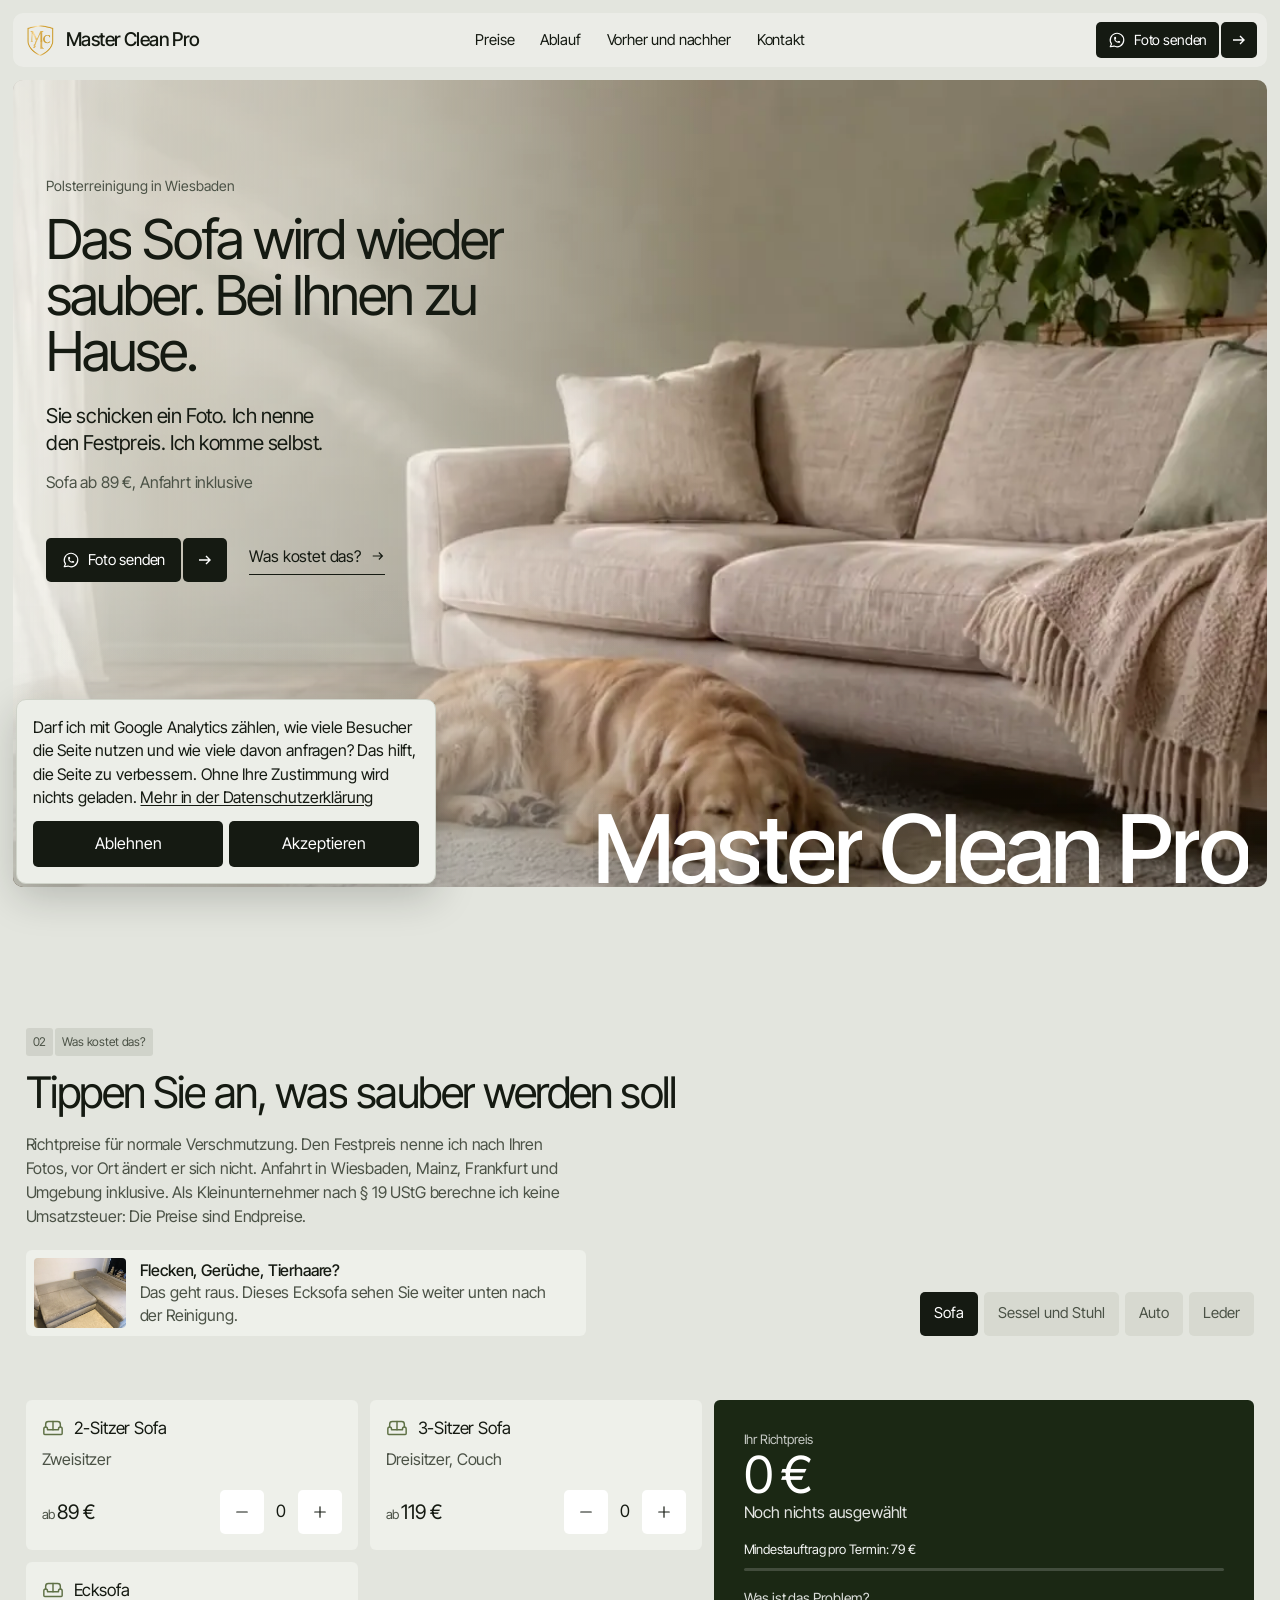
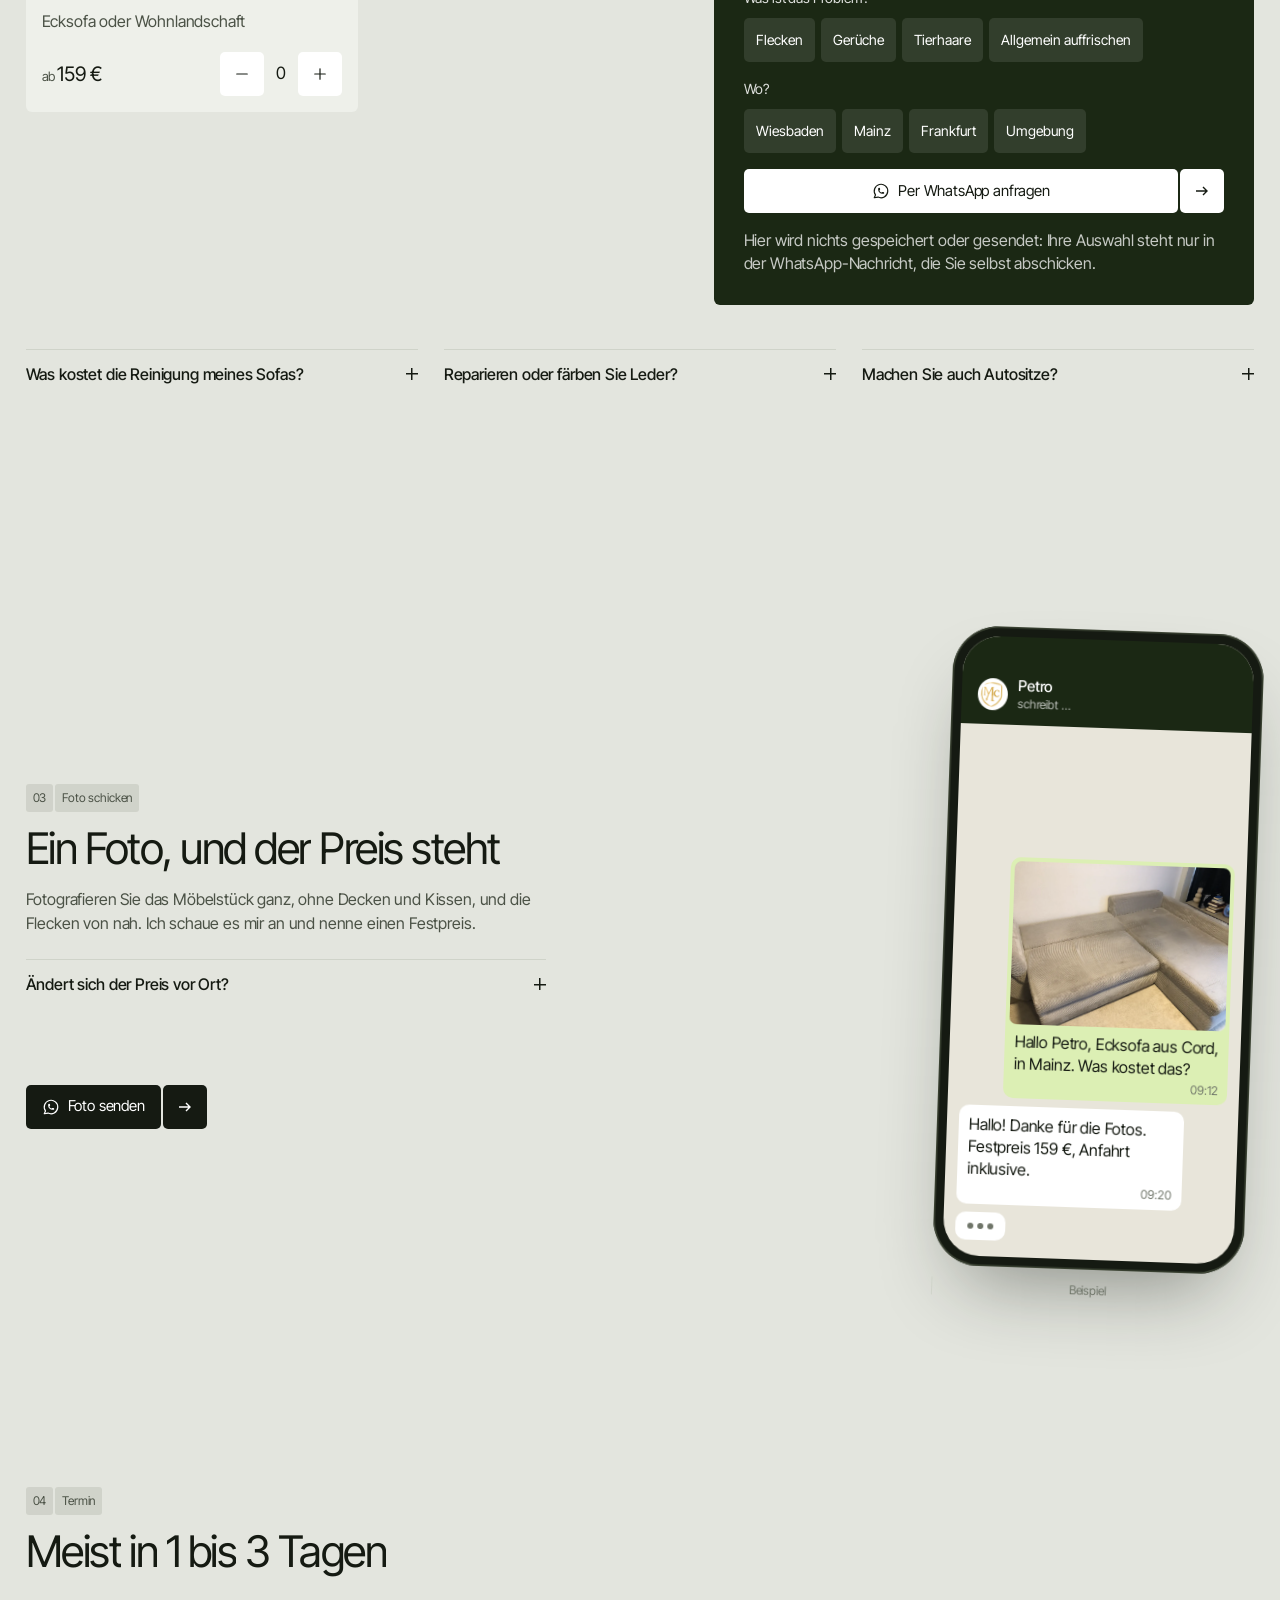
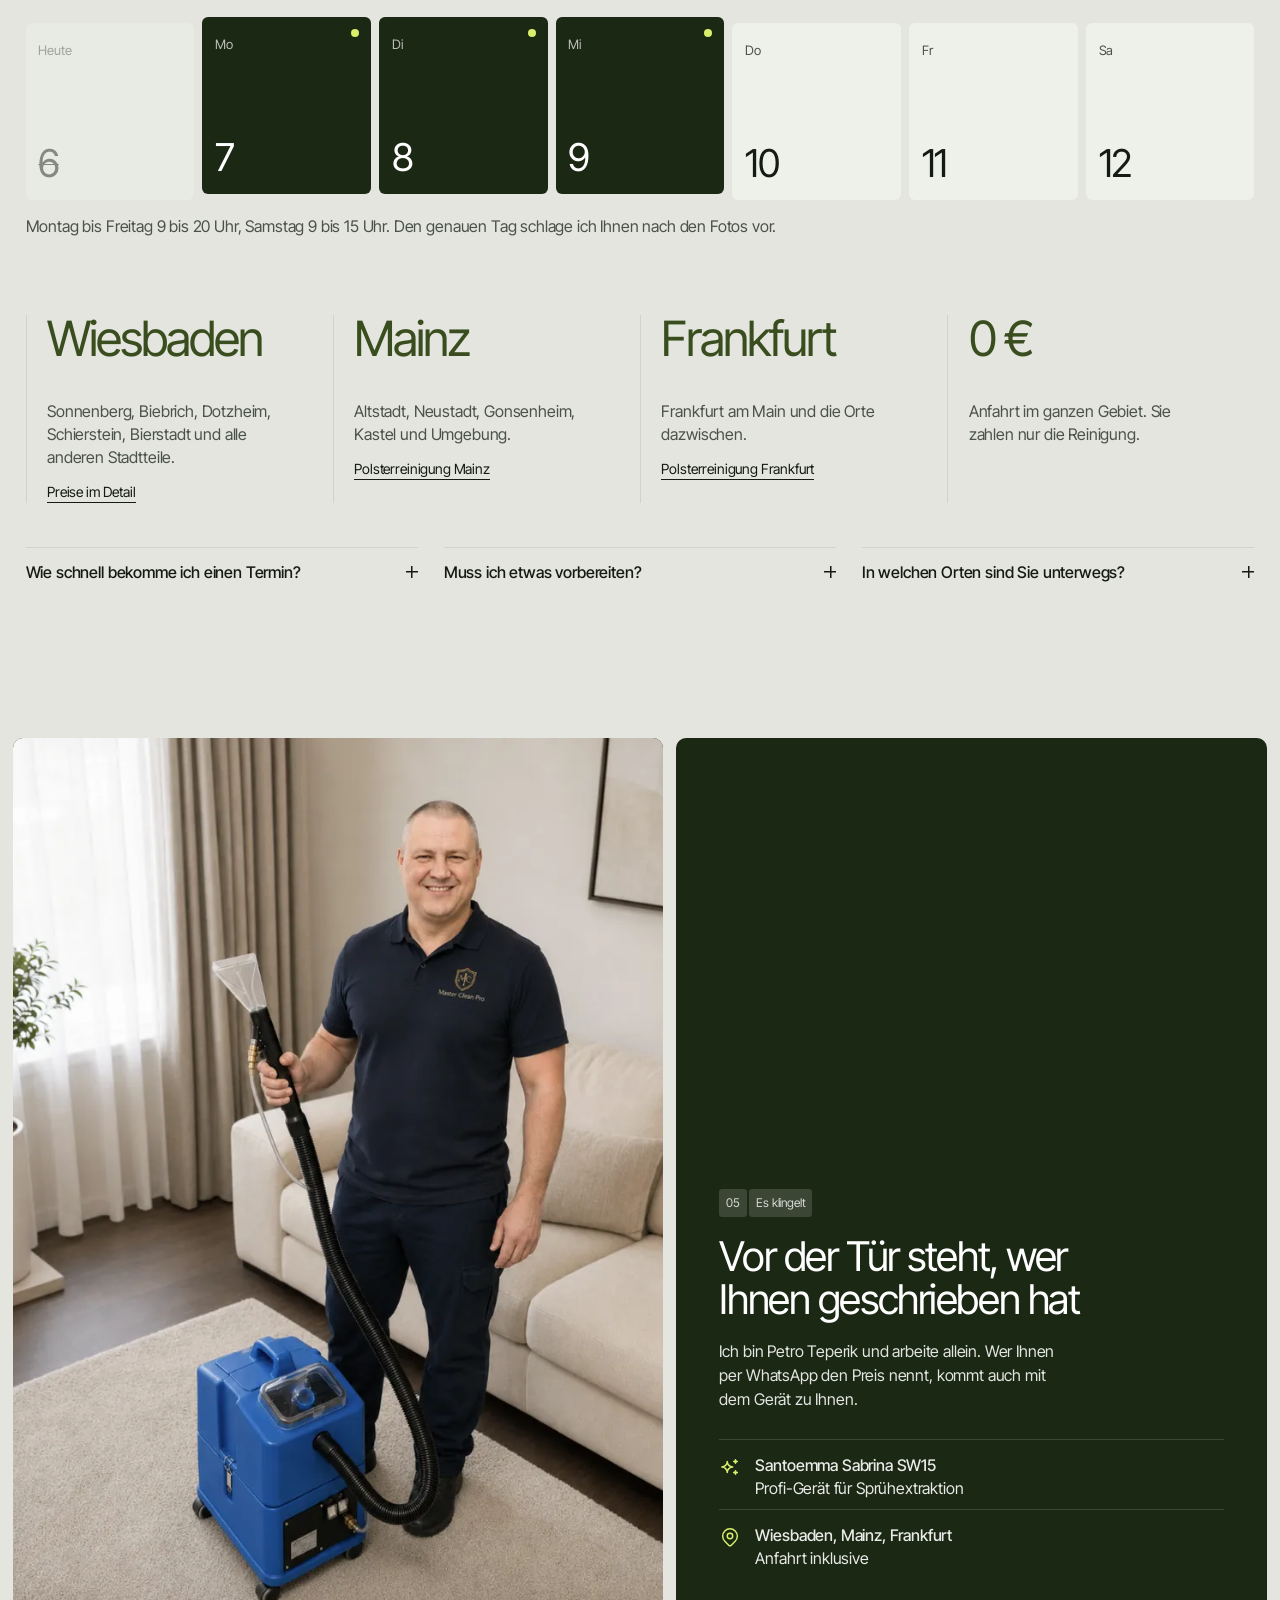
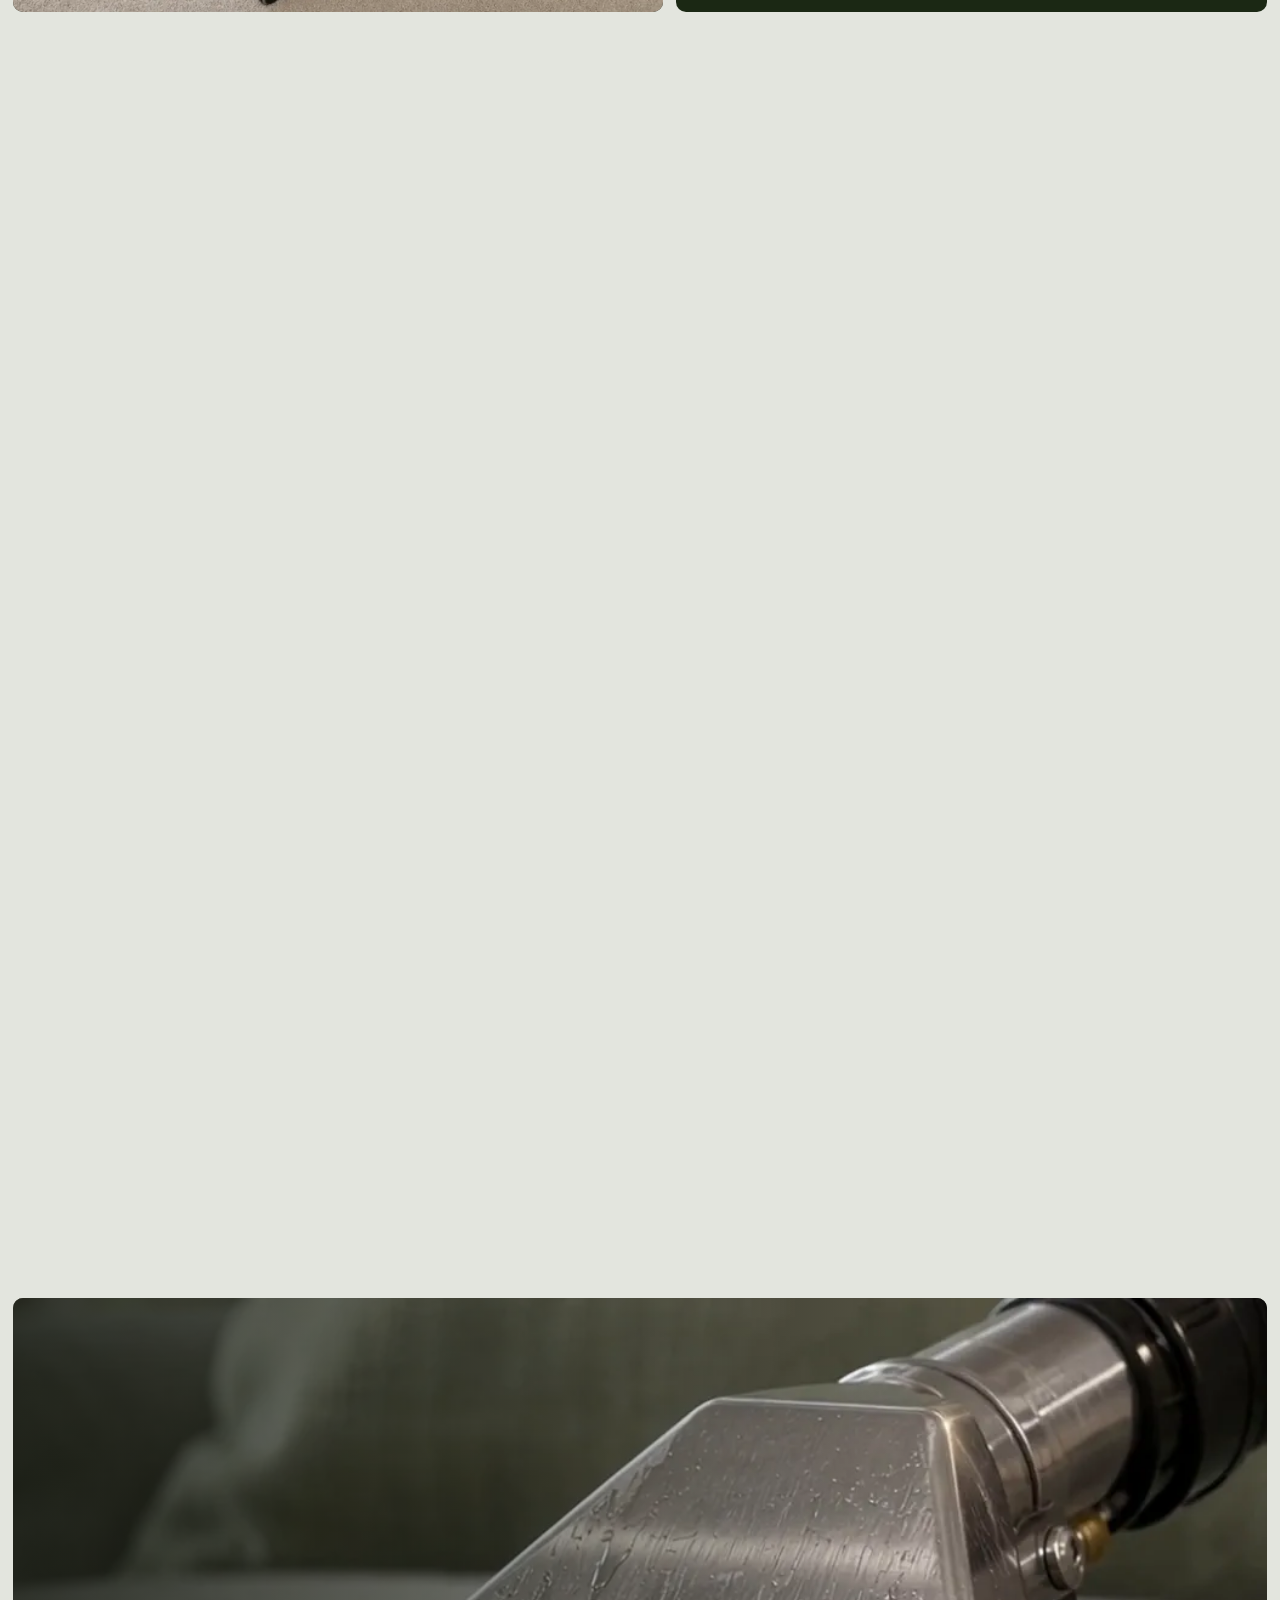
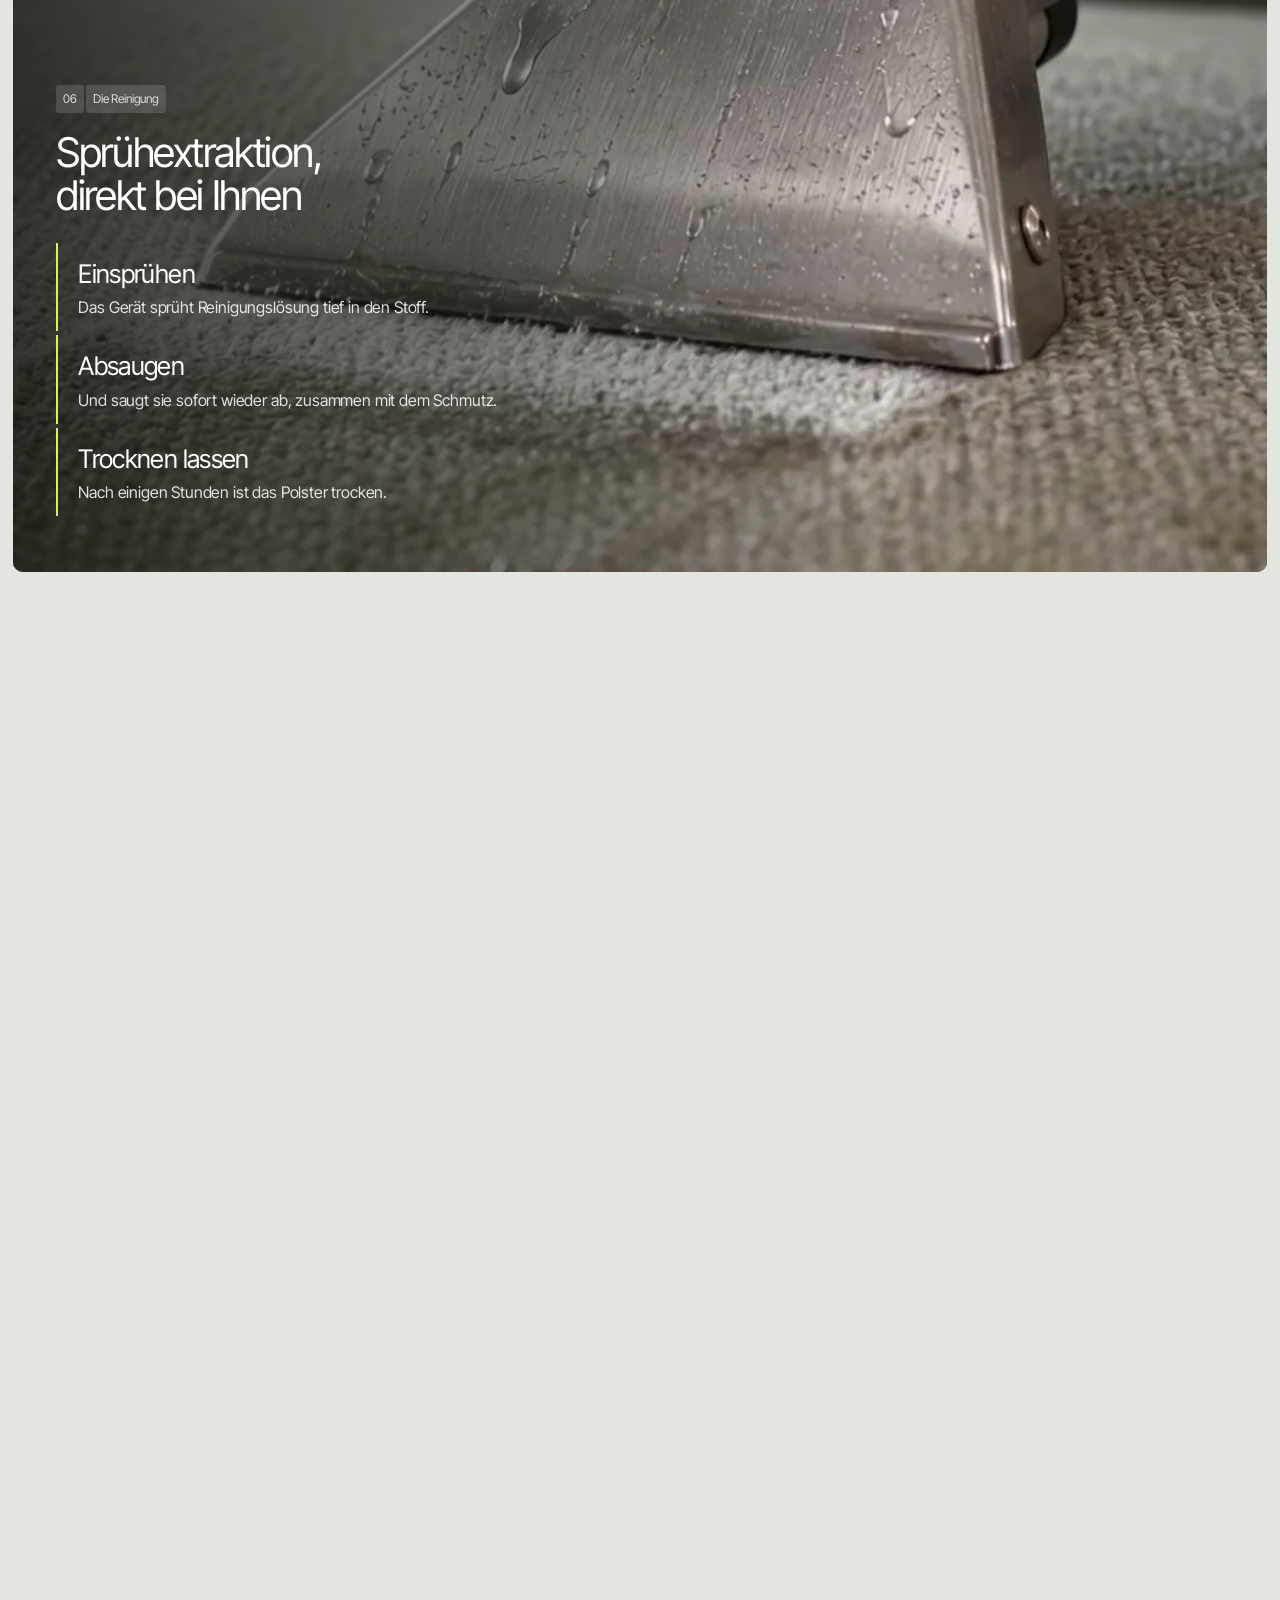
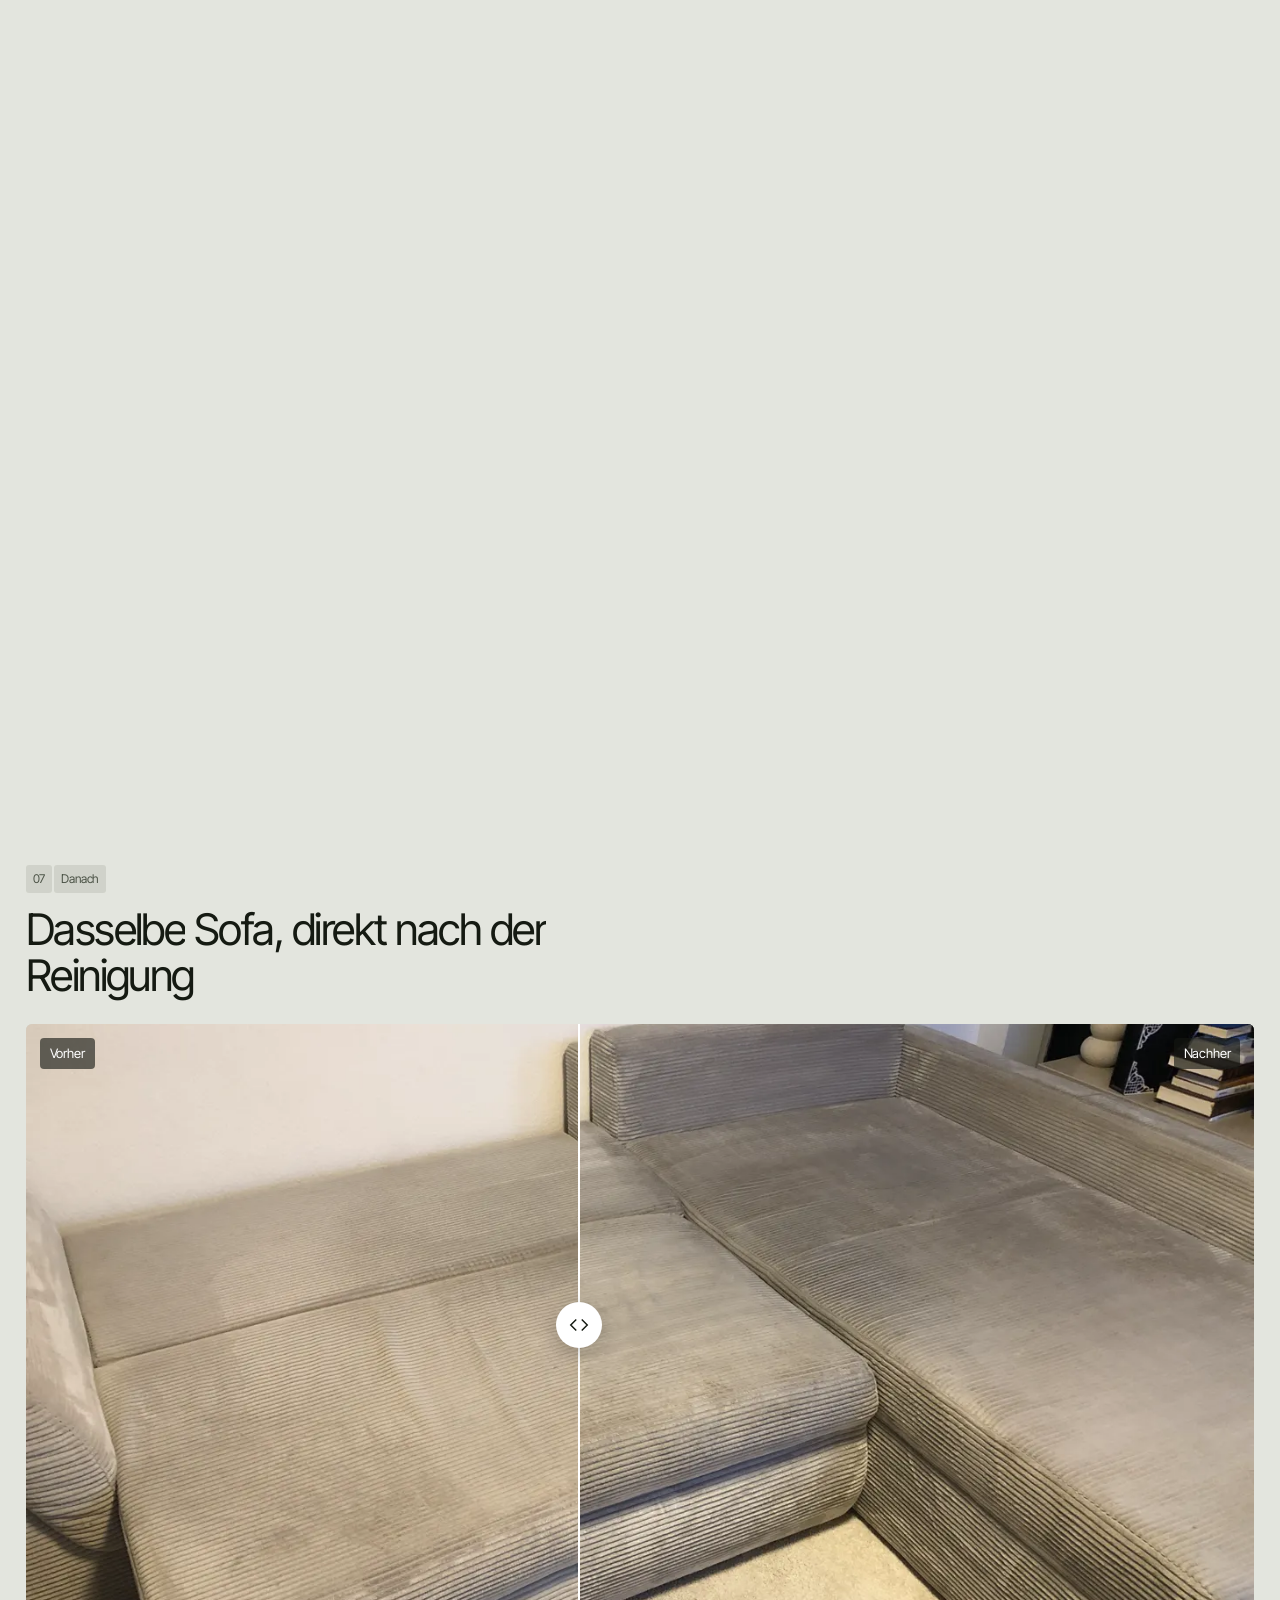
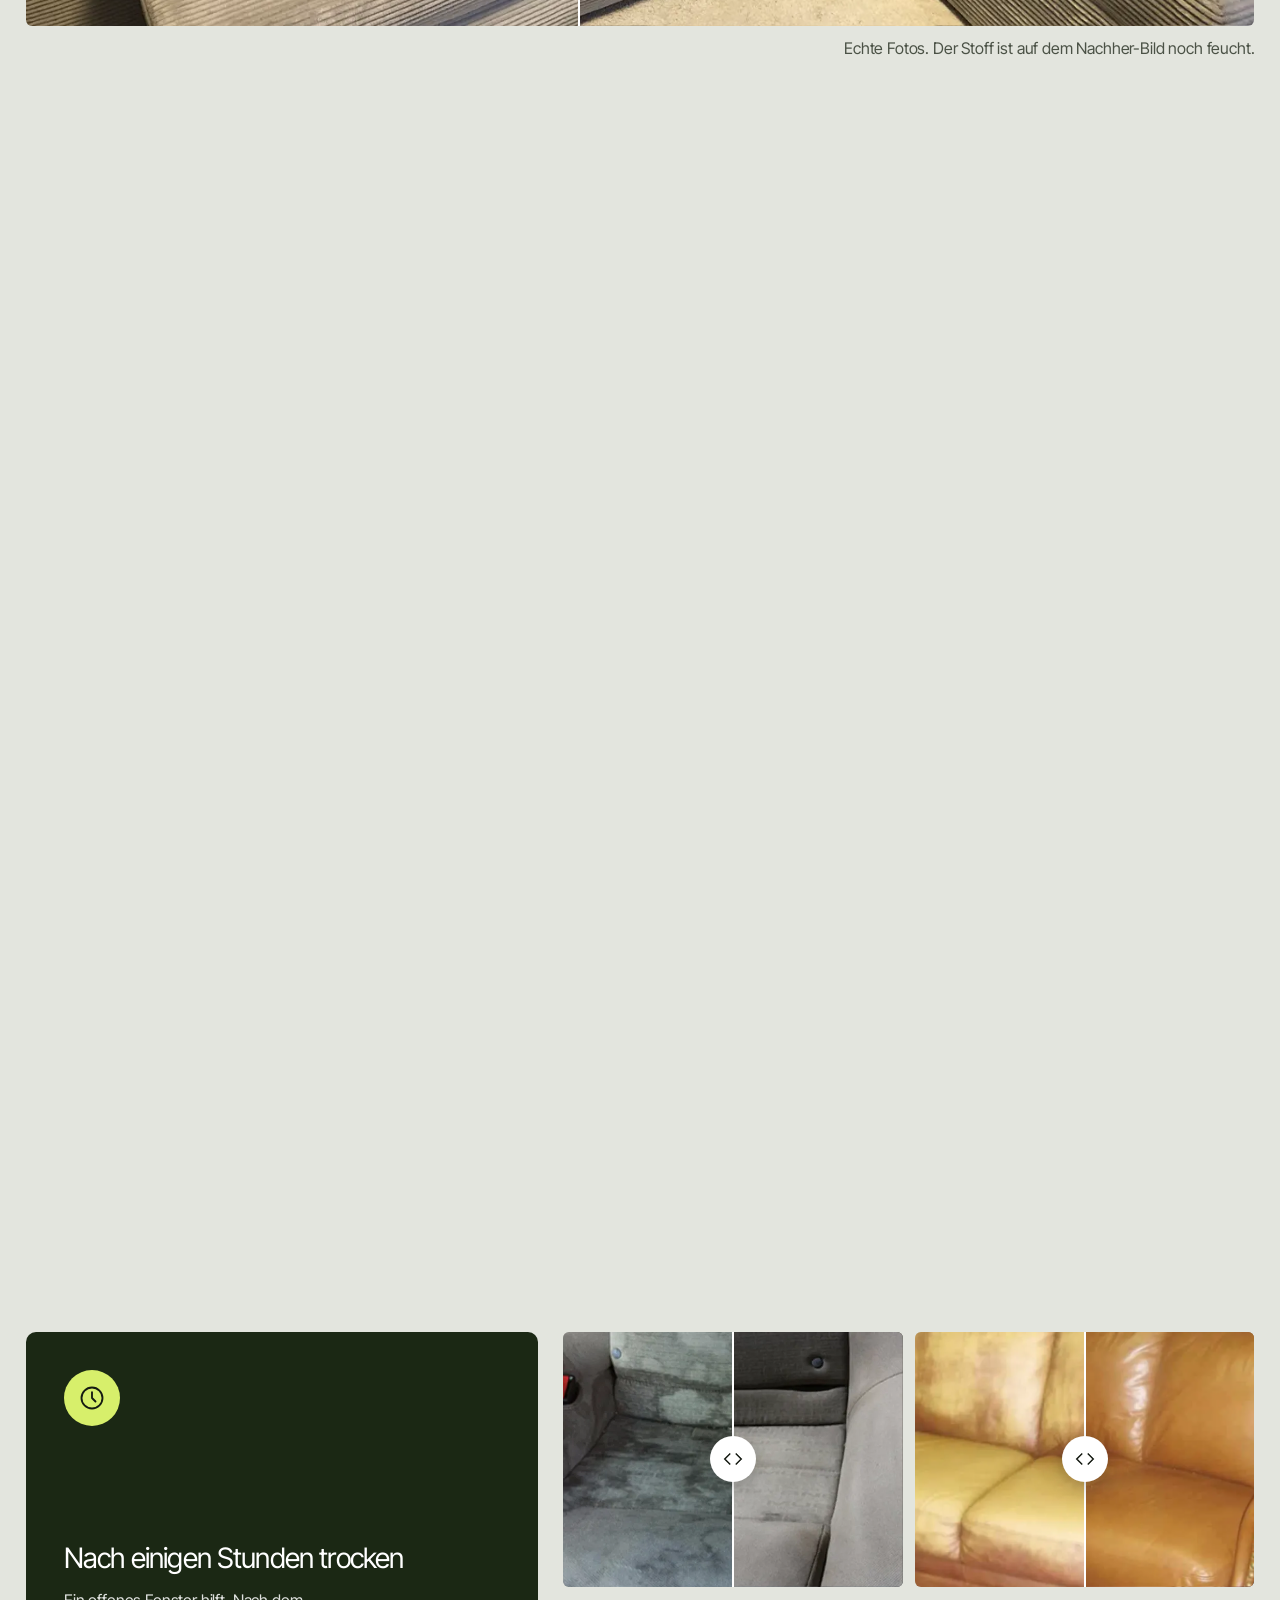
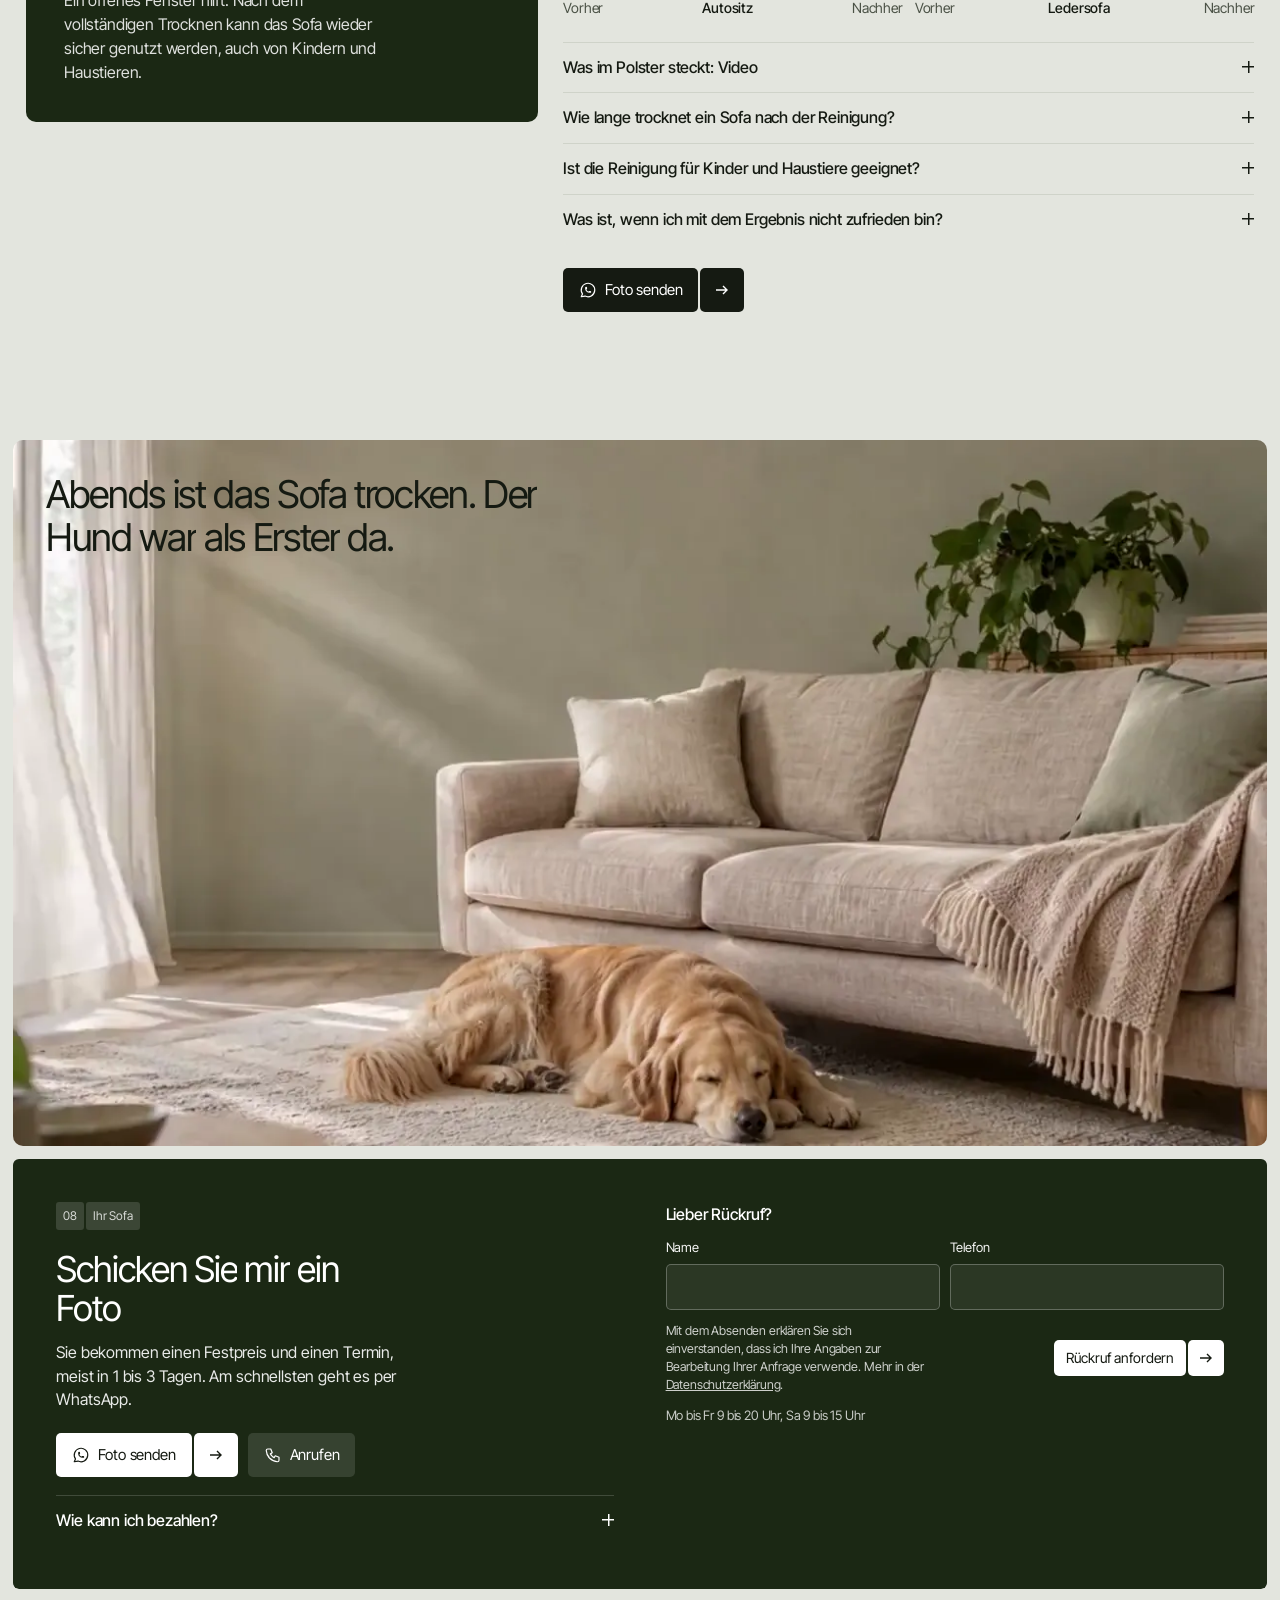
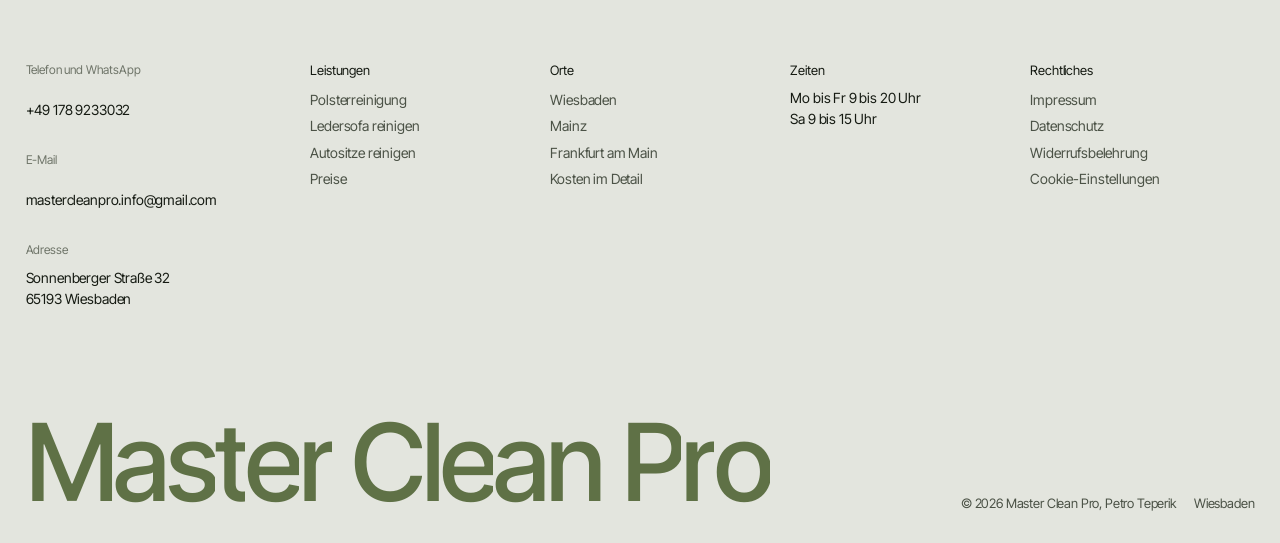
==== commit 45fa3580: "Google Analytics 4 nur mit Einwilligung, Cookie-Einstellungen, Datenschutz §7" ====
--- a/index.html
+++ b/index.html
@@ -341,7 +341,7 @@
       <div><div class="t">Zeiten</div>
         <div class="v">Mo bis Fr 9 bis 20 Uhr<br>Sa 9 bis 15 Uhr</div></div>
       <div><div class="t">Rechtliches</div>
-        <a class="l" href="impressum.html">Impressum</a><a class="l" href="datenschutz.html">Datenschutz</a><a class="l" href="widerruf.html">Widerrufsbelehrung</a></div>
+        <a class="l" href="impressum.html">Impressum</a><a class="l" href="datenschutz.html">Datenschutz</a><a class="l" href="widerruf.html">Widerrufsbelehrung</a><button type="button" class="l cset" data-consent-open>Cookie-Einstellungen</button></div>
     </div>
     <div class="fbot">
       <div class="word" id="fword" data-word="Master Clean Pro" aria-hidden="true"></div>
@@ -349,6 +349,7 @@
     </div>
   </div>
 </footer>
+<script src="assets/js/consent.js" defer></script>
 
 <div class="mbar" id="mbar">
   <a href="https://wa.me/491789233032?text=Hallo%20Petro%2C%20ich%20m%C3%B6chte%20eine%20Reinigung%20anfragen.%20Fotos%20und%20meinen%20Ort%20schicke%20ich%20gleich." target="_blank" rel="noopener"><svg class="i" viewBox="0 0 24 24" fill="none" stroke="currentColor" stroke-width="1.6" stroke-linecap="round" stroke-linejoin="round" aria-hidden="true"><path d="M3 21l1.65 -3.8a9 9 0 1 1 3.4 2.9l-5.05 .9" /> <path d="M9 10a.5 .5 0 0 0 1 0v-1a.5 .5 0 0 0 -1 0v1a5 5 0 0 0 5 5h1a.5 .5 0 0 0 0 -1h-1a.5 .5 0 0 0 0 1" /></svg>Foto senden</a>
--- a/assets/site.css
+++ b/assets/site.css
@@ -498,3 +498,15 @@
 .ba-grid .wasser video{position:absolute;inset:0;width:100%;height:100%;object-fit:cover;object-position:50% 70%}
 .ba-grid .wasser figcaption{font-size:16px;line-height:1.45;color:var(--muted,#55604c);margin-top:12px}
 @media (max-width:760px){.ba-grid .wasser .wv{height:auto;aspect-ratio:1/1}}
+
+/* Einwilligung Google Analytics */
+.consent{position:fixed;left:16px;bottom:16px;z-index:60;max-width:420px;padding:16px;border-radius:var(--r);
+  background:var(--bg-2);color:var(--ink);box-shadow:0 12px 40px rgba(20,24,18,.22);border:1px solid var(--line);font-size:16px;line-height:1.45}
+.consent a{text-decoration:underline;text-underline-offset:2px}
+.consent .cbtn{display:grid;grid-template-columns:1fr 1fr;gap:6px;margin-top:12px}
+.consent button{height:46px;border-radius:5px;background:var(--ink);color:#fff;font-size:16px}
+.consent button:hover{background:#2c3a22}
+.fgrid .l.cset{display:block;text-align:left;font-size:14px;color:var(--ink-2);line-height:1.9;padding:0;cursor:pointer}
+.fgrid .l.cset:hover{color:var(--ink)}
+@media (max-width:760px){.fgrid .l.cset{min-height:44px;display:flex;align-items:center;line-height:1.3;font-size:16px}}
+@media (max-width:760px){.consent{left:8px;right:8px;bottom:88px;max-width:none}}
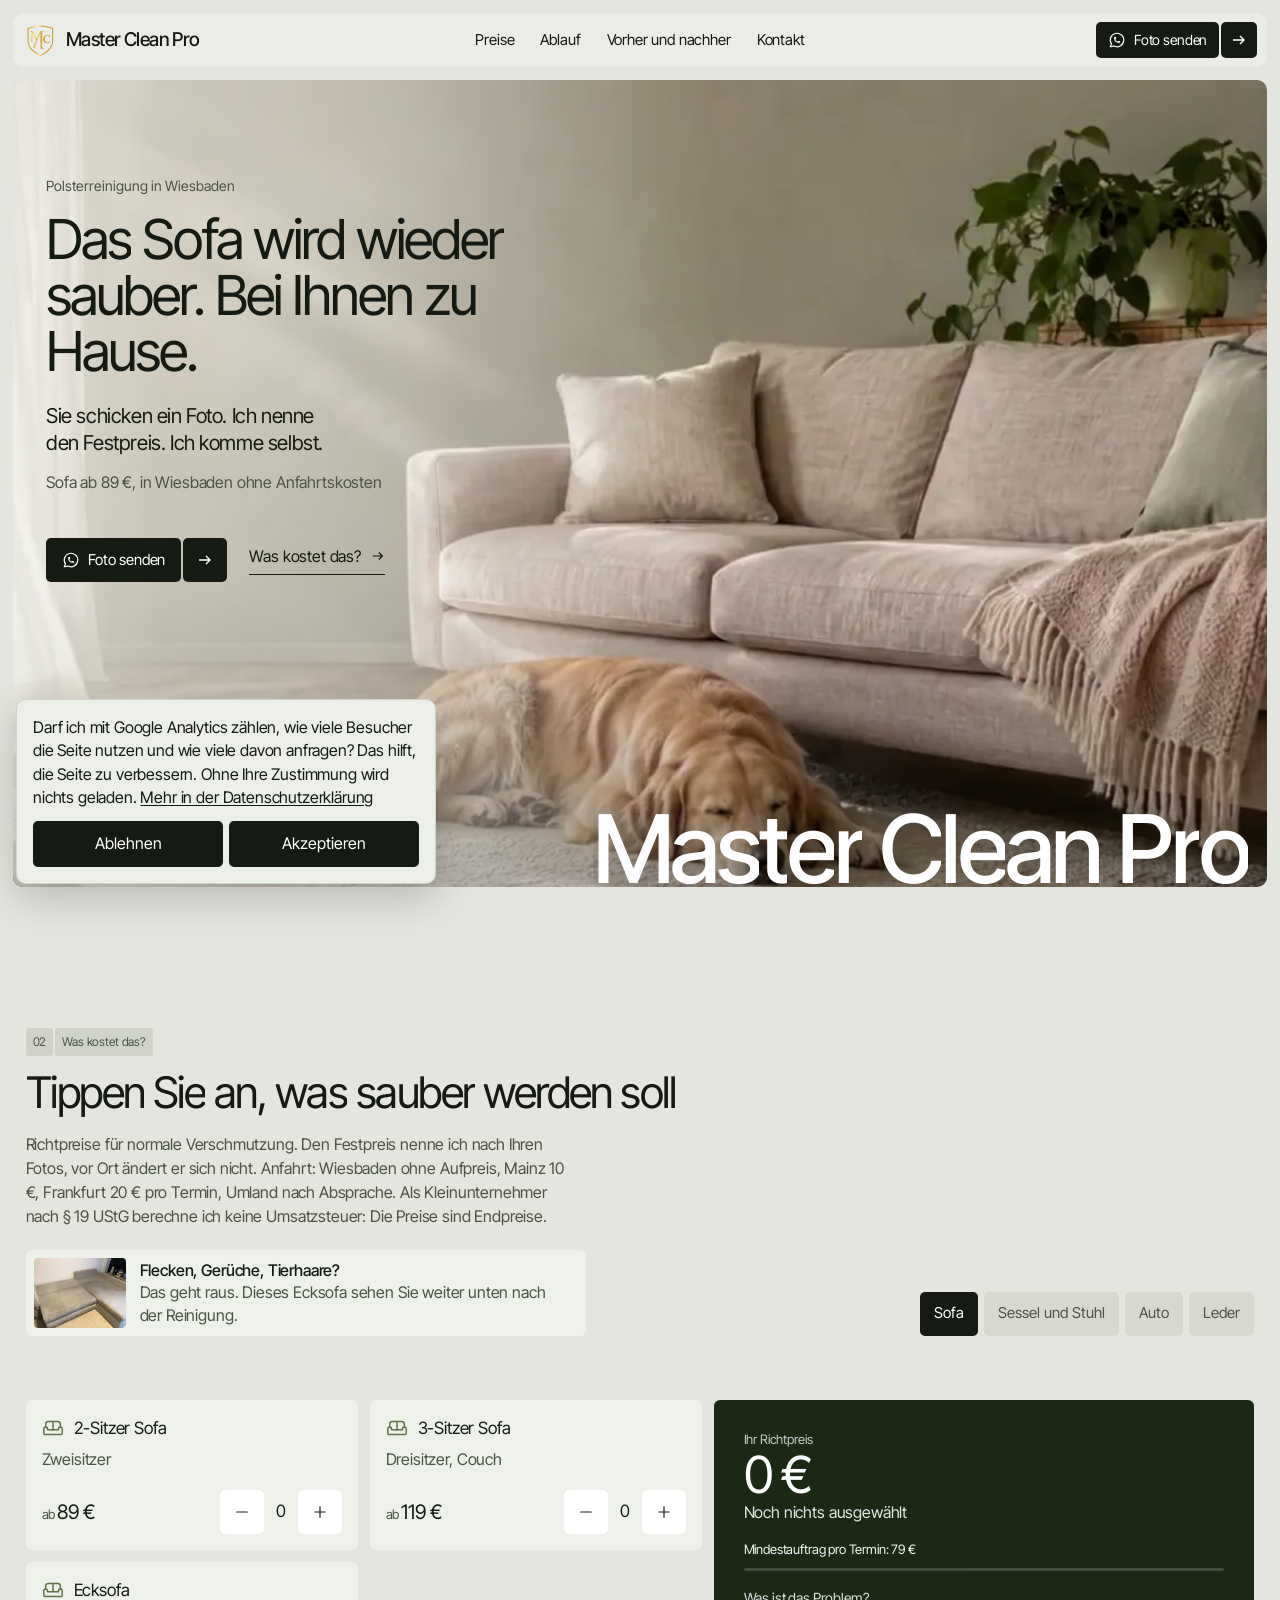
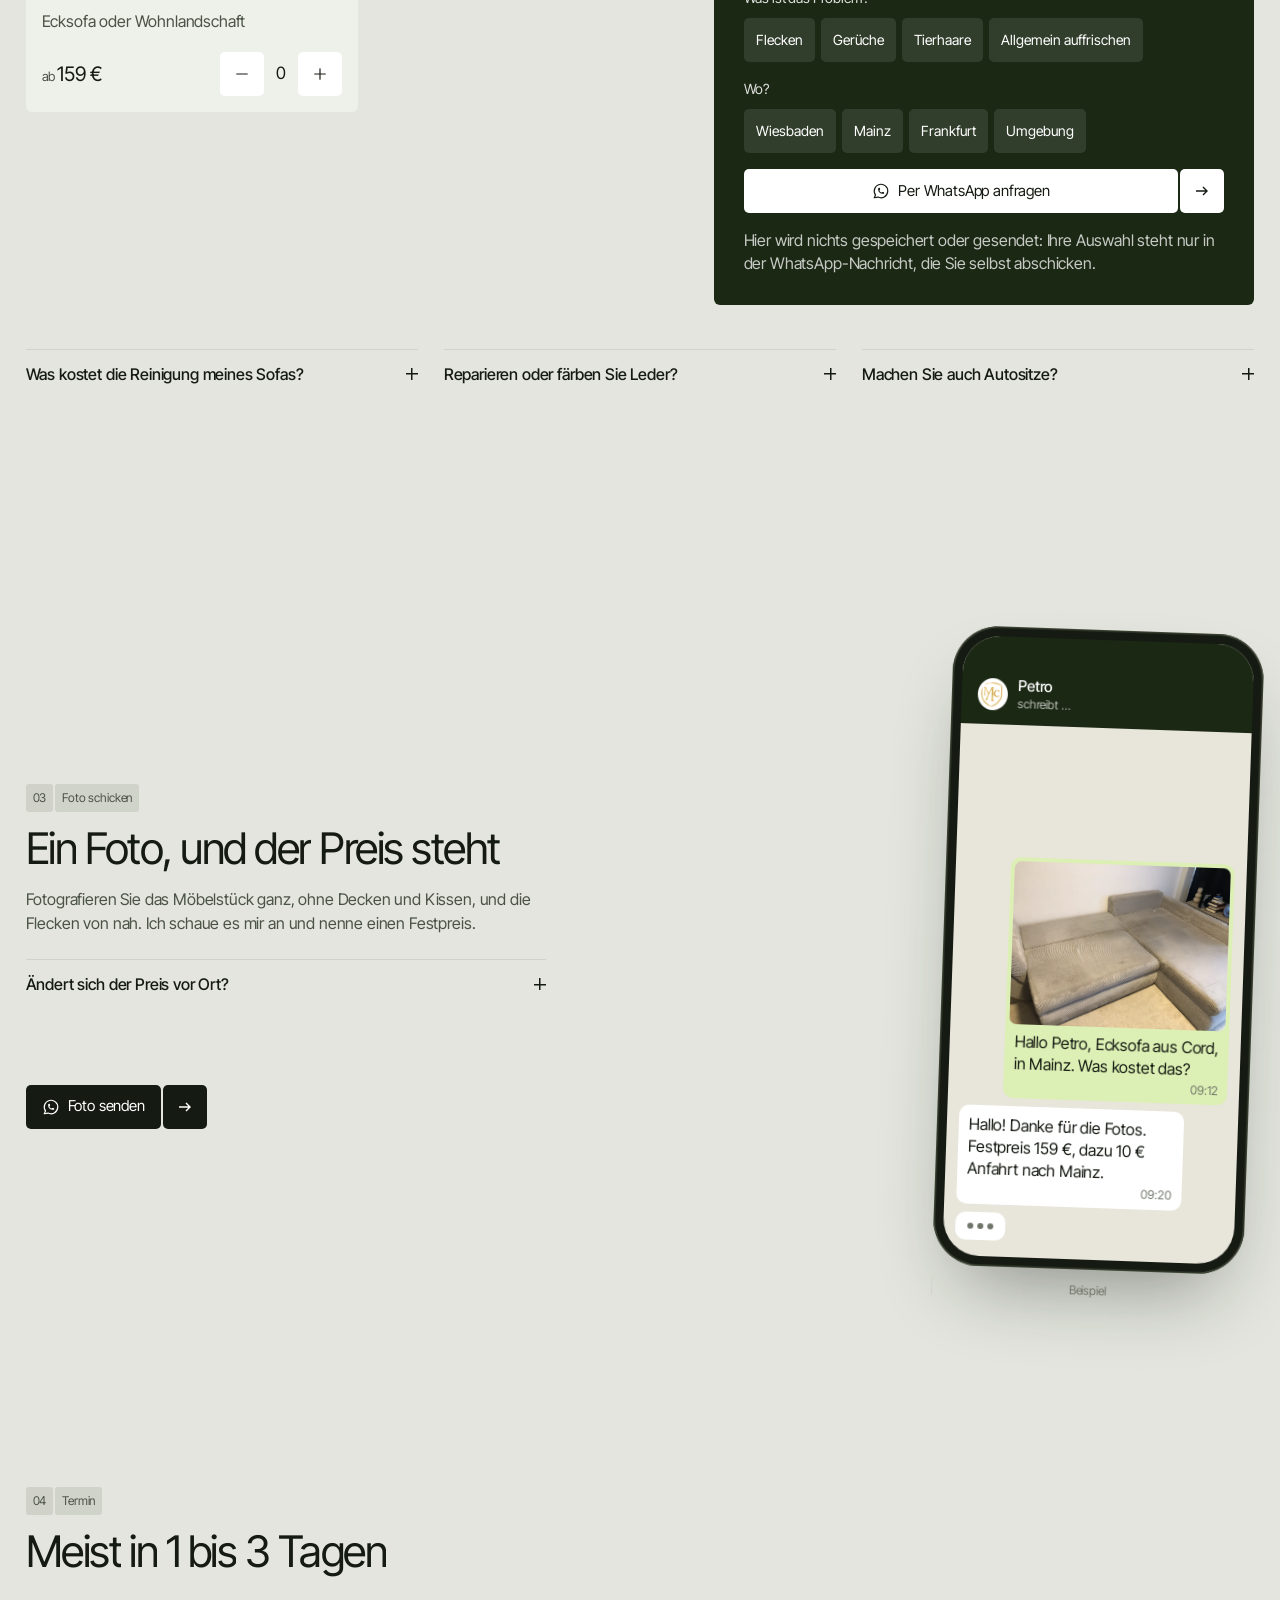
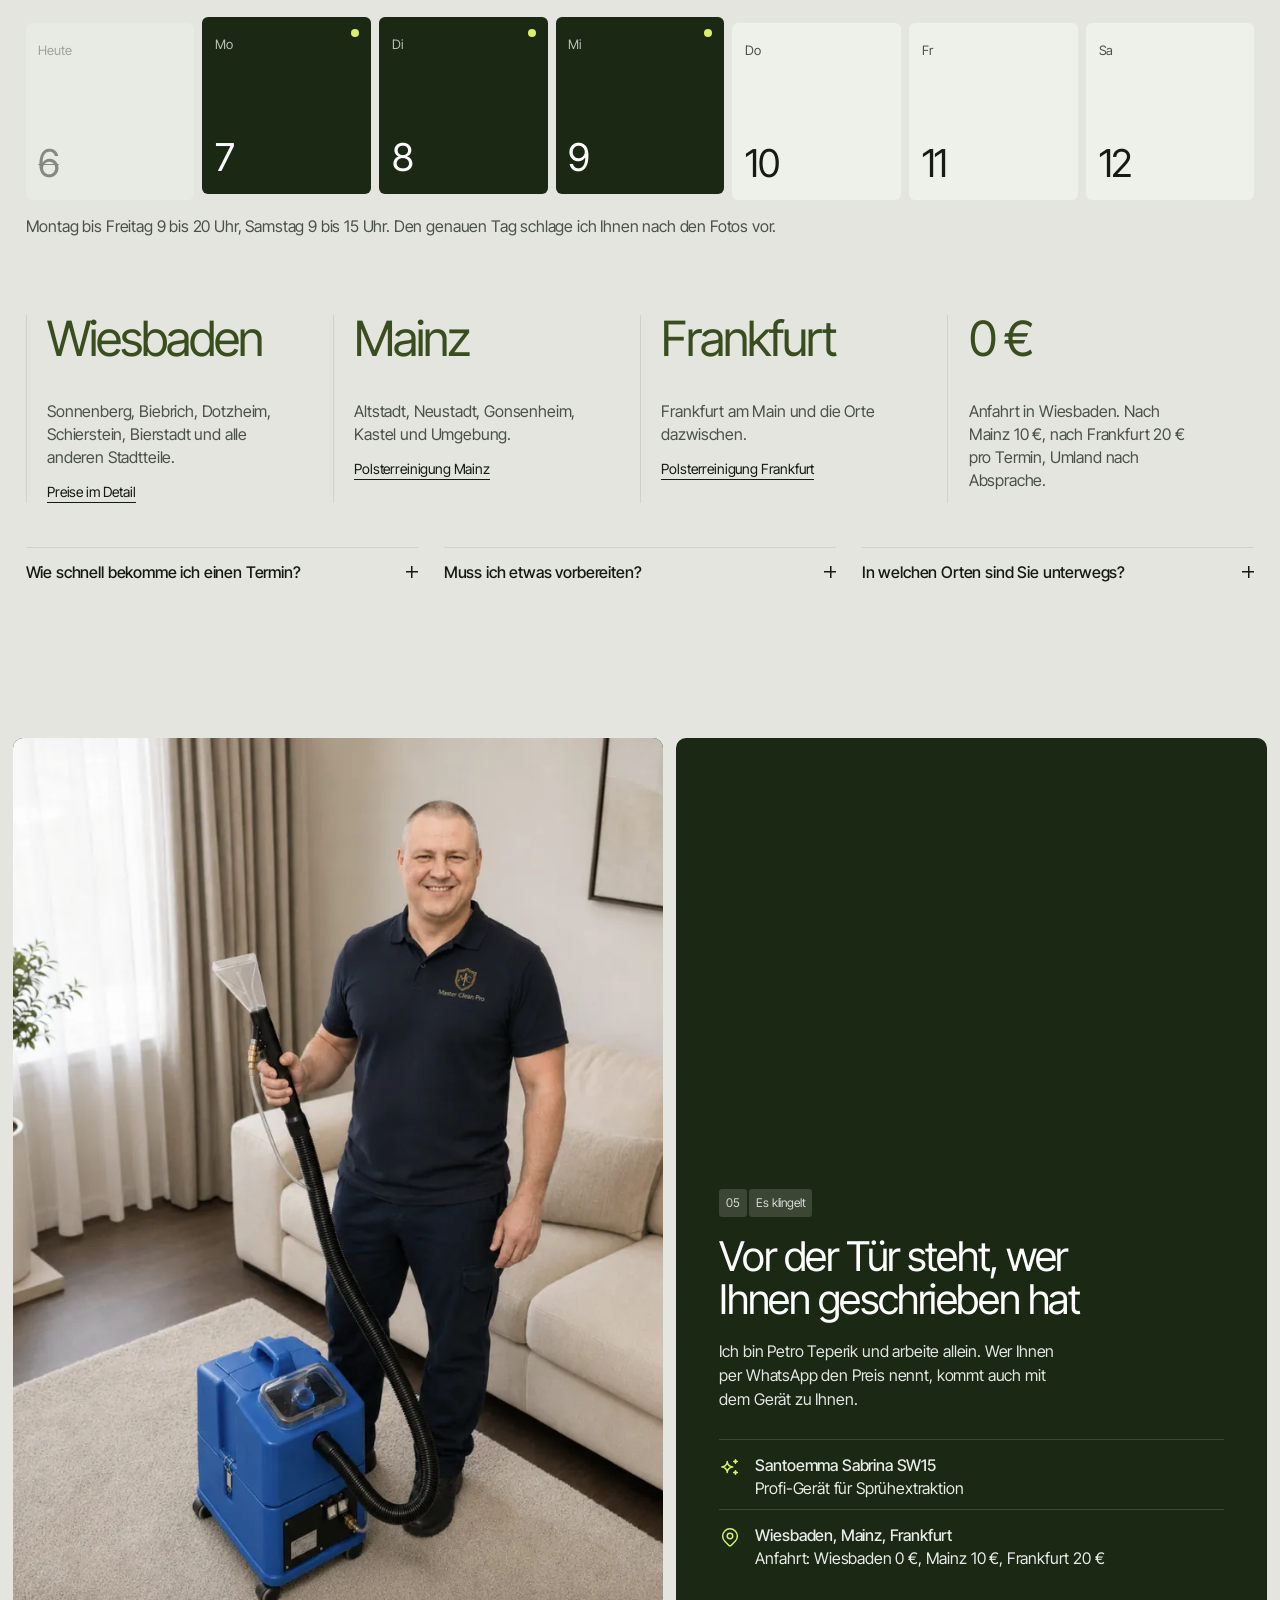
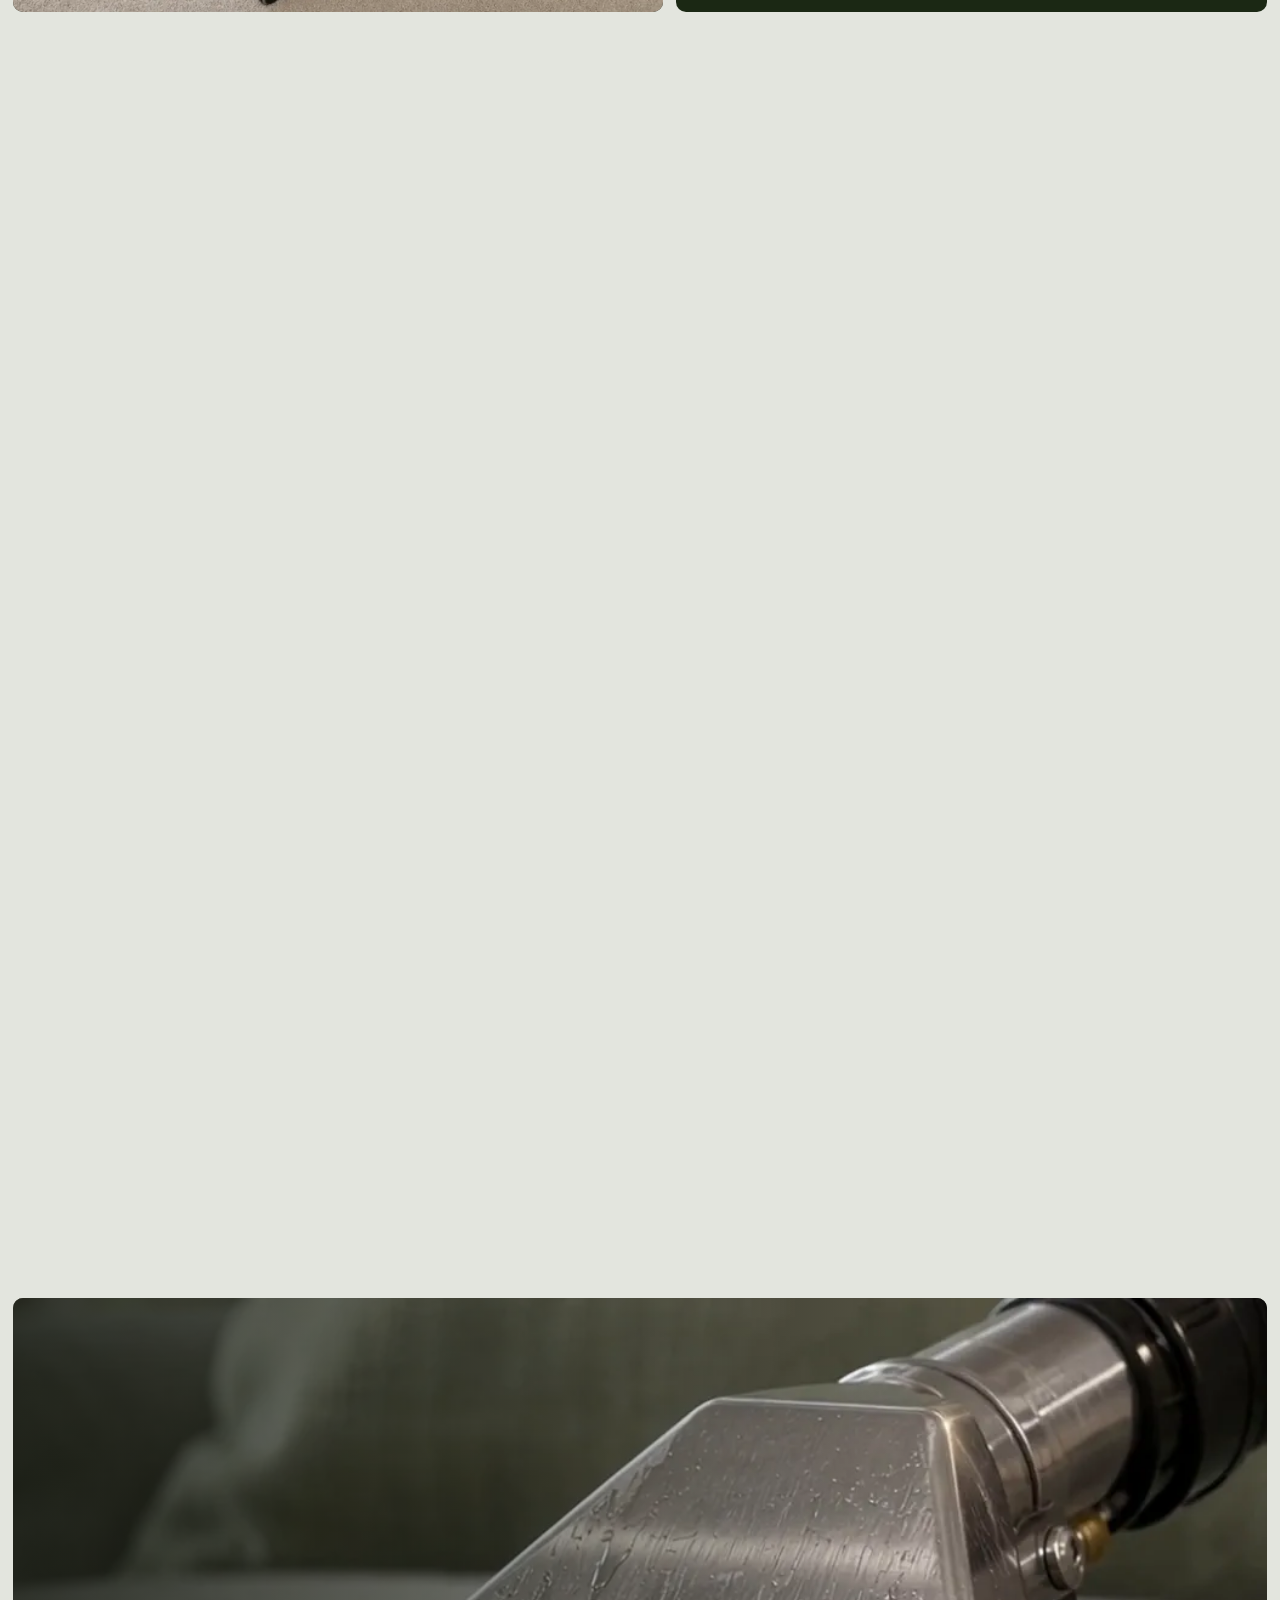
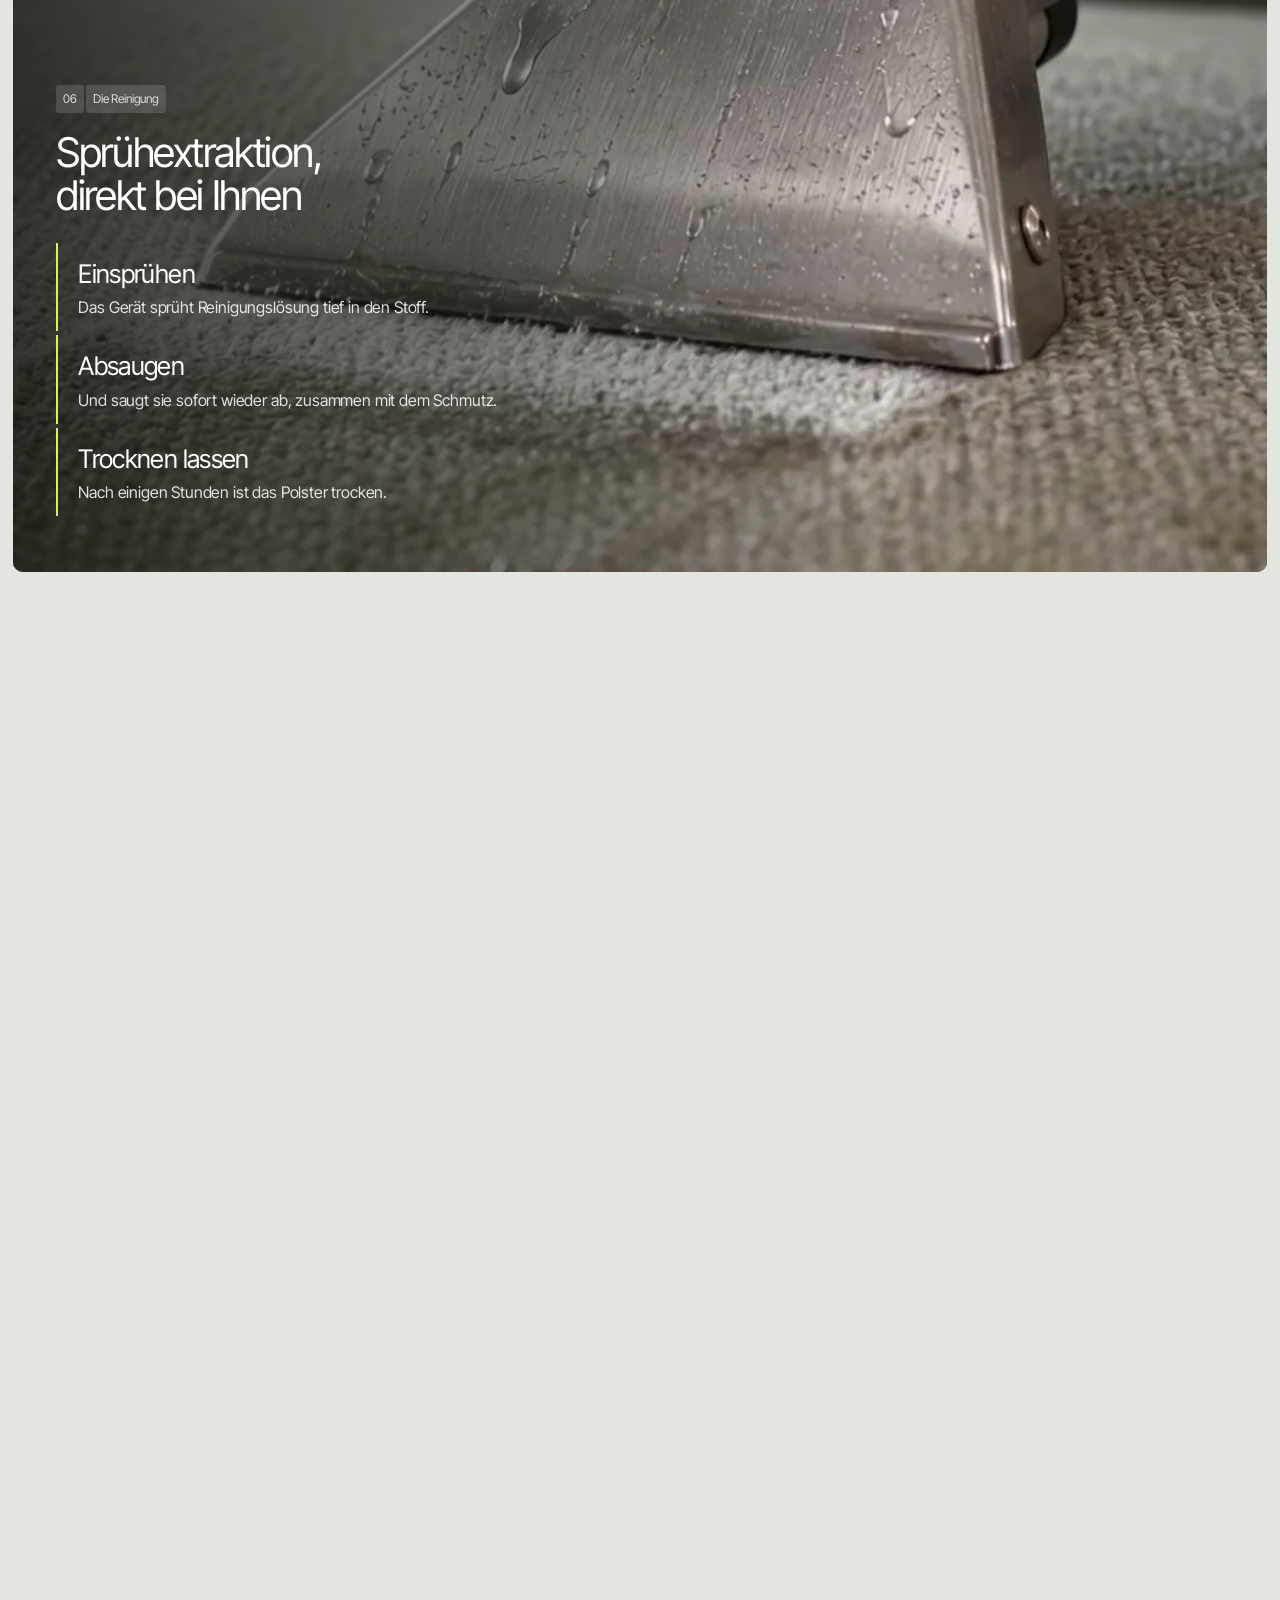
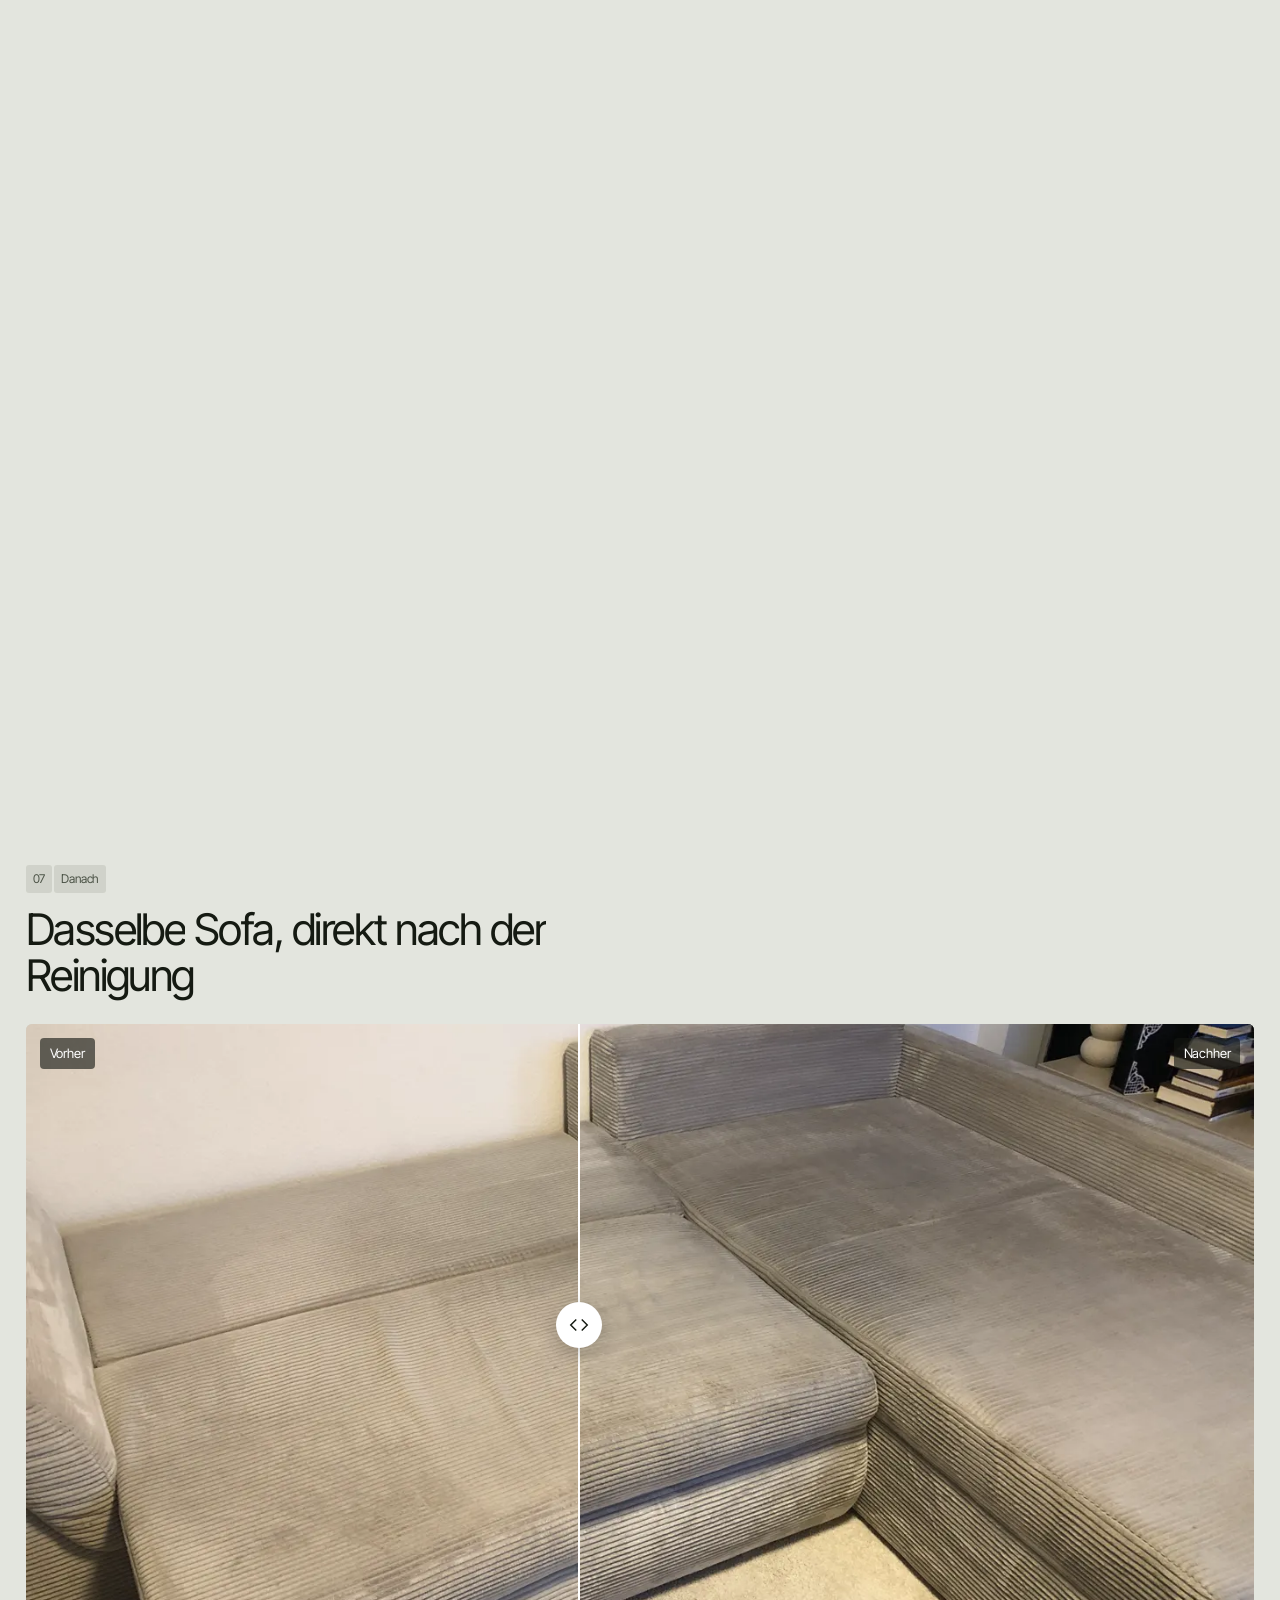
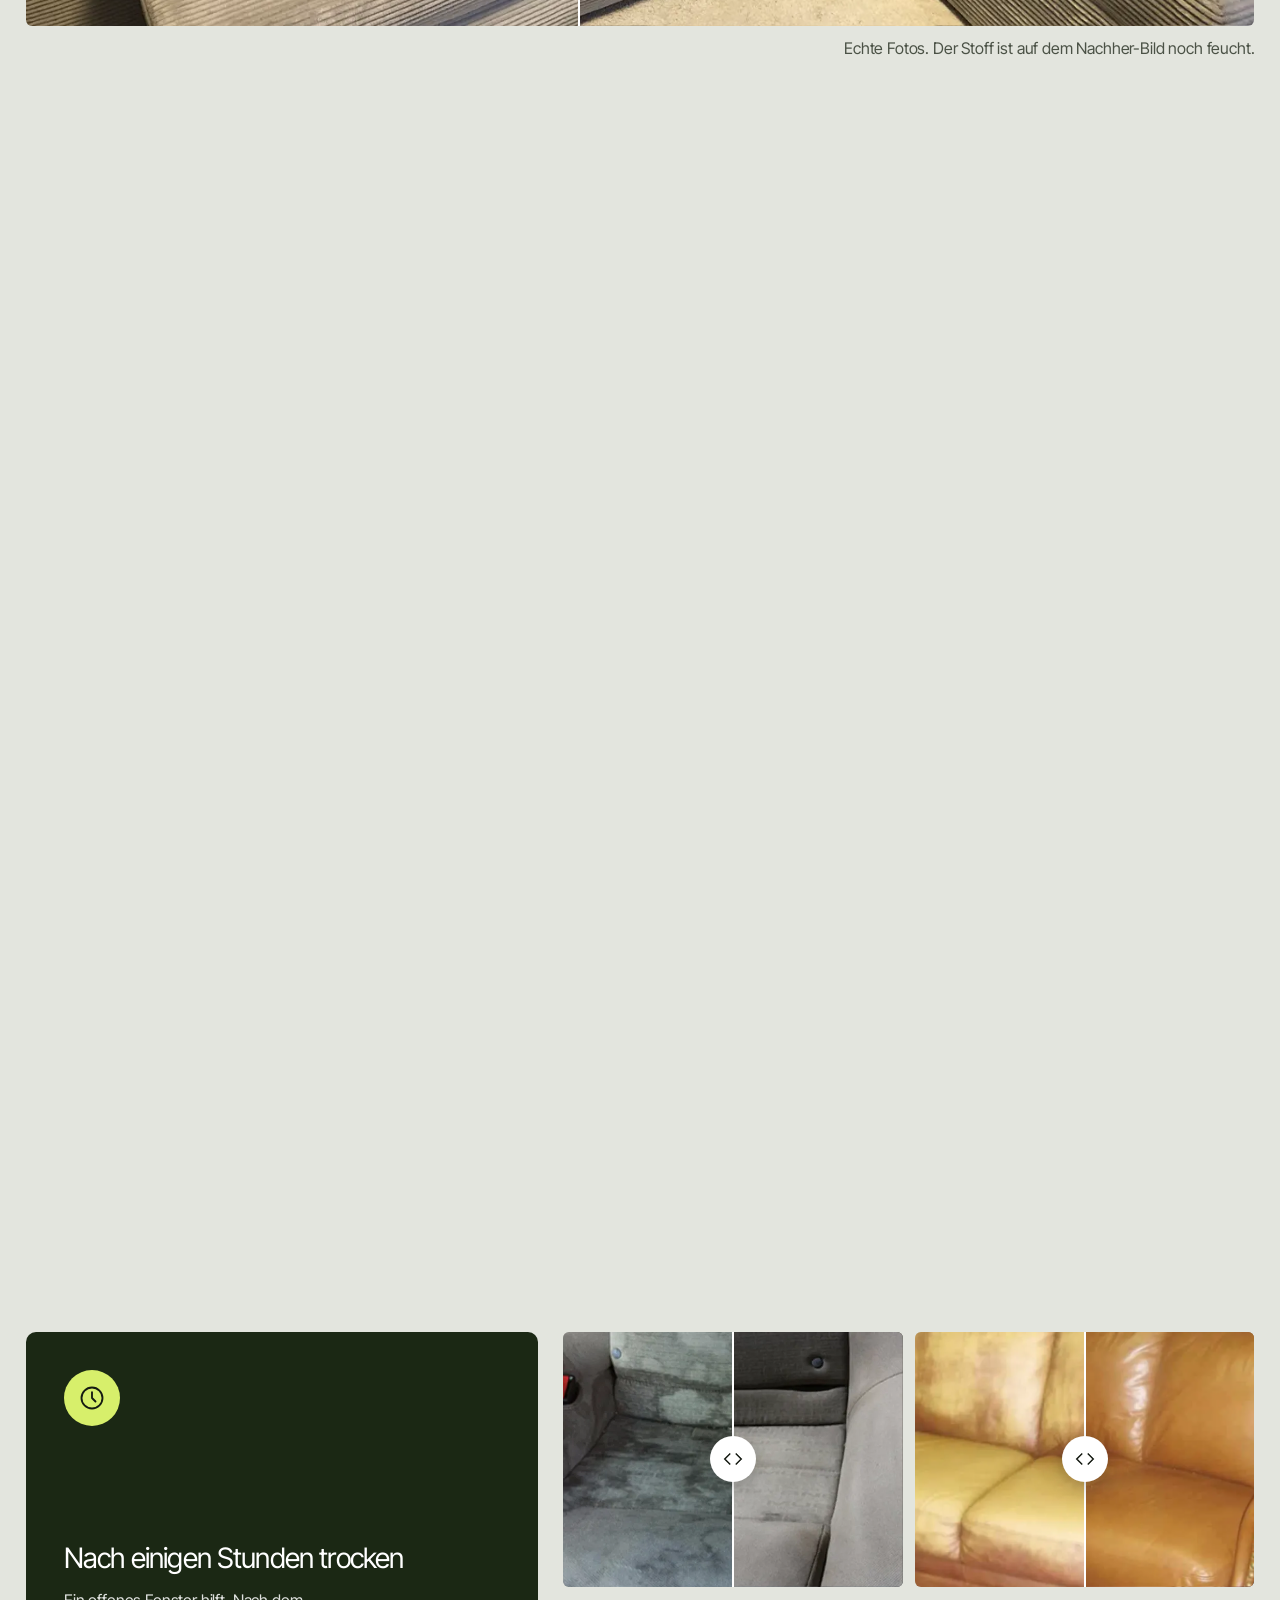
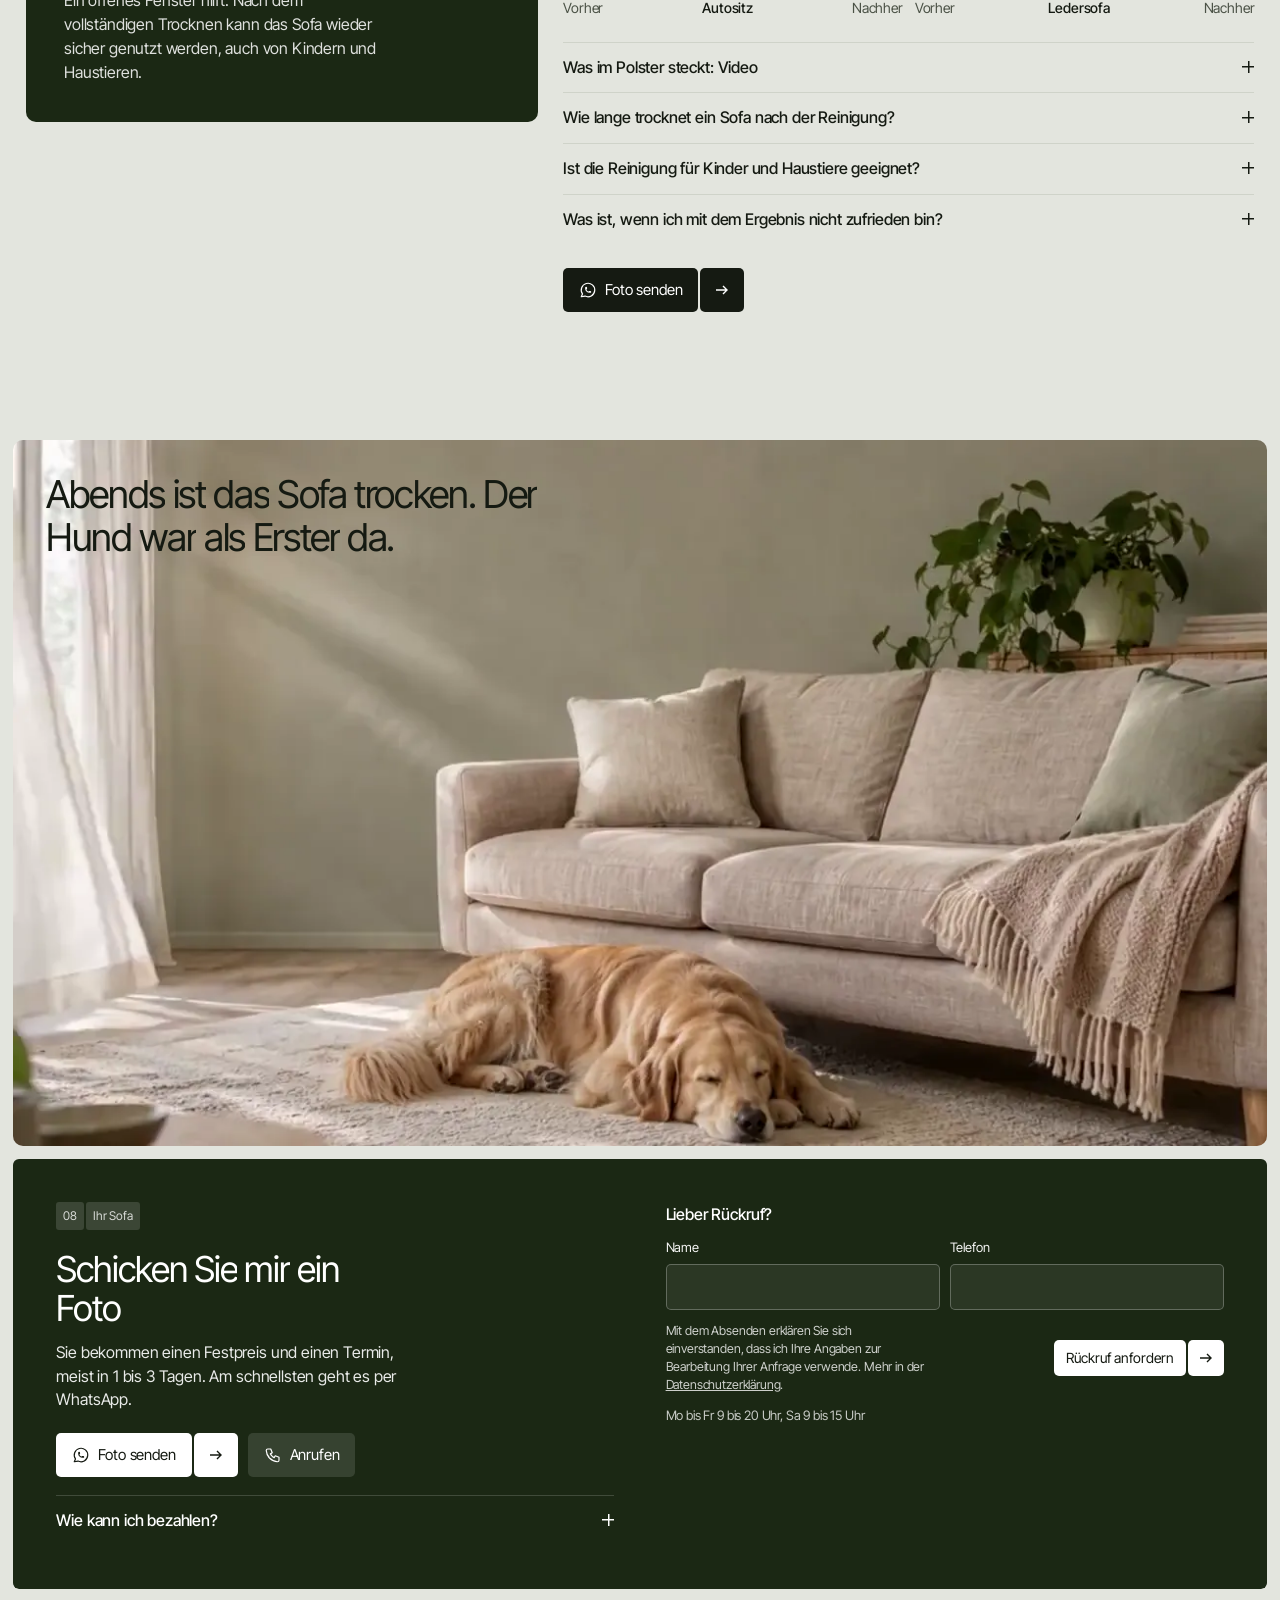
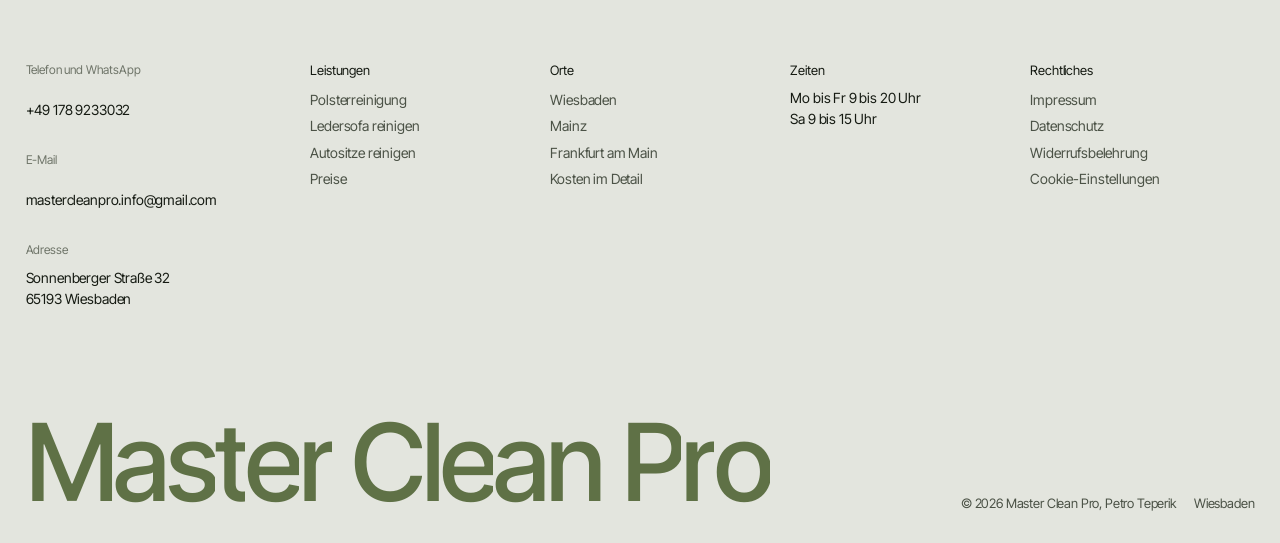
==== commit 92ba88f9: "change: 6 шт. (2026-11-11-anfahrt)" ====
--- a/index.html
+++ b/index.html
@@ -4,11 +4,11 @@
 <meta charset="utf-8">
 <meta name="viewport" content="width=device-width, initial-scale=1">
 <title>Polsterreinigung Wiesbaden: Sofa ab 89 €, Preis per WhatsApp | Master Clean Pro</title>
-<meta name="description" content="Sofa, Sessel, Ledermöbel und Autositze vor Ort reinigen lassen in Wiesbaden, Mainz und Frankfurt. Fotos per WhatsApp senden, Festpreis erhalten. Termin meist in 1 bis 3 Tagen, Anfahrt inklusive.">
+<meta name="description" content="Sofa, Sessel, Ledermöbel und Autositze vor Ort reinigen lassen in Wiesbaden, Mainz und Frankfurt. Fotos per WhatsApp senden, Festpreis erhalten. Termin meist in 1 bis 3 Tagen, Anfahrt in Wiesbaden ohne Aufpreis.">
 <link rel="canonical" href="https://mastercleanpro.de/">
 <meta property="og:type" content="website">
 <meta property="og:title" content="Polsterreinigung Wiesbaden | Master Clean Pro">
-<meta property="og:description" content="Sie schicken ein Foto. Ich nenne den Preis. Ich komme selbst. Sofa ab 89 €, Anfahrt inklusive.">
+<meta property="og:description" content="Sie schicken ein Foto. Ich nenne den Preis. Ich komme selbst. Sofa ab 89 €, in Wiesbaden ohne Anfahrtskosten.">
 <meta property="og:image" content="https://mastercleanpro.de/assets/img/hero-1600.webp">
 <meta property="og:locale" content="de_DE">
 <meta name="theme-color" content="#e3e5de">
@@ -43,14 +43,14 @@
 {"@type":"HowToStep","name":"Termin vereinbaren","text":"Sie wählen den Tag, die Reinigung findet bei Ihnen zu Hause oder am Auto statt."},
 {"@type":"HowToStep","name":"Reinigung","text":"Reinigung mit Sprühextraktion. Nach einigen Stunden ist das Polster trocken."}]},
 {"@type":"FAQPage","mainEntity":[
-{"@type":"Question","name":"Was kostet die Reinigung meines Sofas?","acceptedAnswer":{"@type":"Answer","text":"2-Sitzer ab 89 €, 3-Sitzer ab 119 €, Ecksofa ab 159 €, Anfahrt in Wiesbaden, Mainz und Frankfurt inklusive. Den genauen Preis nenne ich nach Ihren Fotos per WhatsApp."}},
+{"@type":"Question","name":"Was kostet die Reinigung meines Sofas?","acceptedAnswer":{"@type":"Answer","text":"2-Sitzer ab 89 €, 3-Sitzer ab 119 €, Ecksofa ab 159 €. Anfahrt: Wiesbaden ohne Aufpreis, Mainz 10 €, Frankfurt 20 € pro Termin. Den genauen Preis nenne ich nach Ihren Fotos per WhatsApp."}},
 {"@type":"Question","name":"Ändert sich der Preis vor Ort?","acceptedAnswer":{"@type":"Answer","text":"Nein. Der Preis, den ich nach Ihren Fotos nenne, ist ein Festpreis. Vor Ort kommt nichts dazu."}},
 {"@type":"Question","name":"Wie schnell bekomme ich einen Termin?","acceptedAnswer":{"@type":"Answer","text":"Meist in 1 bis 3 Tagen."}},
 {"@type":"Question","name":"Wie lange trocknet ein Sofa nach der Reinigung?","acceptedAnswer":{"@type":"Answer","text":"In der Regel mehrere Stunden. Die genaue Zeit hängt von Material, Raumtemperatur, Belüftung und Verschmutzung ab. Ein offenes Fenster hilft."}},
 {"@type":"Question","name":"Ist die Reinigung für Kinder und Haustiere geeignet?","acceptedAnswer":{"@type":"Answer","text":"Ja. Ich verwende professionelle Reinigungsmittel und spüle das Polster mit dem Extraktionsgerät gründlich aus. Nach dem vollständigen Trocknen kann das Möbelstück wieder sicher genutzt werden."}},
 {"@type":"Question","name":"Reparieren oder färben Sie Leder?","acceptedAnswer":{"@type":"Answer","text":"Nein. Ich reinige und pflege Ledermöbel. Reparatur, Restaurierung und Nachfärben biete ich nicht an."}},
 {"@type":"Question","name":"Muss ich etwas vorbereiten?","acceptedAnswer":{"@type":"Answer","text":"Bitte persönliche Gegenstände entfernen und freien Zugang zum Möbelstück lassen. Alles Weitere besprechen wir vor dem Termin."}},
-{"@type":"Question","name":"In welchen Orten sind Sie unterwegs?","acceptedAnswer":{"@type":"Answer","text":"In Wiesbaden, Mainz, Frankfurt am Main und Umgebung. Die Anfahrt ist im Preis inklusive."}},
+{"@type":"Question","name":"In welchen Orten sind Sie unterwegs?","acceptedAnswer":{"@type":"Answer","text":"In Wiesbaden, Mainz, Frankfurt am Main und Umgebung. Die Anfahrt kostet in Wiesbaden nichts, nach Mainz 10 €, nach Frankfurt 20 € pro Termin, ins Umland nach Absprache."}},
 {"@type":"Question","name":"Was ist, wenn ich mit dem Ergebnis nicht zufrieden bin?","acceptedAnswer":{"@type":"Answer","text":"Dann sagen Sie es mir, und ich reinige die Stelle kostenlos nach. Ihre gesetzlichen Rechte bleiben davon unberührt."}},
 {"@type":"Question","name":"Wie kann ich bezahlen?","acceptedAnswer":{"@type":"Answer","text":"Bar, per Überweisung oder mit PayPal."}},
 {"@type":"Question","name":"Kann ich Fotos per WhatsApp senden?","acceptedAnswer":{"@type":"Answer","text":"Ja, so geht es am schnellsten. Fotografieren Sie das Möbelstück am besten ohne Decken und Kissen."}}]}
@@ -87,7 +87,7 @@
     <div class="copy" id="heroCopy">
       <h1 class="split" id="h1"><span class="ey">Polsterreinigung in Wiesbaden</span> Das Sofa wird wieder sauber. Bei Ihnen zu Hause.</h1>
       <p class="sub rv" data-d="350">Sie schicken ein Foto. Ich nenne den Festpreis. Ich komme selbst.</p>
-      <p class="facts rv" data-d="500">Sofa ab 89 €, Anfahrt inklusive</p>
+      <p class="facts rv" data-d="500">Sofa ab 89 €, in Wiesbaden ohne Anfahrtskosten</p>
       <div class="acts rv" data-d="650">
         <a class="btn" href="https://wa.me/491789233032?text=Hallo%20Petro%2C%20ich%20m%C3%B6chte%20mein%20Sofa%20reinigen%20lassen.%20Fotos%20und%20meinen%20Ort%20schicke%20ich%20gleich." target="_blank" rel="noopener"><span class="lb"><svg class="i" viewBox="0 0 24 24" fill="none" stroke="currentColor" stroke-width="1.6" stroke-linecap="round" stroke-linejoin="round" aria-hidden="true"><path d="M3 21l1.65 -3.8a9 9 0 1 1 3.4 2.9l-5.05 .9" /> <path d="M9 10a.5 .5 0 0 0 1 0v-1a.5 .5 0 0 0 -1 0v1a5 5 0 0 0 5 5h1a.5 .5 0 0 0 0 -1h-1a.5 .5 0 0 0 0 1" /></svg>Foto senden</span><span class="sq" aria-hidden="true"><svg viewBox="0 0 16 16"><path d="M2 8h11M9 4l4 4-4 4"/></svg><svg viewBox="0 0 16 16"><path d="M2 8h11M9 4l4 4-4 4"/></svg></span></a>
         <a class="lnk" href="#preise">Was kostet das? <svg viewBox="0 0 16 16"><path d="M2 8h11M9 4l4 4-4 4"/></svg></a>
@@ -105,7 +105,7 @@
       <div>
         <span class="tag"><span>02</span><span>Was kostet das?</span></span>
         <h2 class="h2 split" id="t-pre">Tippen Sie an, was sauber werden soll</h2>
-        <p class="lead rv">Richtpreise für normale Verschmutzung. Den Festpreis nenne ich nach Ihren Fotos, vor Ort ändert er sich nicht. Anfahrt in Wiesbaden, Mainz, Frankfurt und Umgebung inklusive. Als Kleinunternehmer nach § 19 UStG berechne ich keine Umsatzsteuer: Die Preise sind Endpreise.</p>
+        <p class="lead rv">Richtpreise für normale Verschmutzung. Den Festpreis nenne ich nach Ihren Fotos, vor Ort ändert er sich nicht. Anfahrt: Wiesbaden ohne Aufpreis, Mainz 10 €, Frankfurt 20 € pro Termin, Umland nach Absprache. Als Kleinunternehmer nach § 19 UStG berechne ich keine Umsatzsteuer: Die Preise sind Endpreise.</p>
         <a class="seen rv" href="#vorher-nachher"><img src="assets/img/cord-vorher.webp" width="1400" height="1050" alt="Graues Ecksofa aus Cord mit Flecken, vor der Reinigung" loading="lazy"><span><b>Flecken, Gerüche, Tierhaare?</b>Das geht raus. Dieses Ecksofa sehen Sie weiter unten nach der Reinigung.</span></a>
       </div>
       <div class="tabs rv" role="tablist" aria-label="Kategorie" id="tabs">
@@ -129,7 +129,7 @@
       </aside>
     </div>
     <div class="qas">
-      <details class="qa rv"><summary>Was kostet die Reinigung meines Sofas?</summary><p>2-Sitzer ab 89 €, 3-Sitzer ab 119 €, Ecksofa ab 159 €, Anfahrt in Wiesbaden, Mainz und Frankfurt inklusive. Den genauen Preis nenne ich nach Ihren Fotos per WhatsApp. <a href="polsterreinigung-kosten.html">Kosten im Detail</a></p></details>
+      <details class="qa rv"><summary>Was kostet die Reinigung meines Sofas?</summary><p>2-Sitzer ab 89 €, 3-Sitzer ab 119 €, Ecksofa ab 159 €. Anfahrt: Wiesbaden ohne Aufpreis, Mainz 10 €, Frankfurt 20 € pro Termin. Den genauen Preis nenne ich nach Ihren Fotos per WhatsApp. <a href="polsterreinigung-kosten.html">Kosten im Detail</a></p></details>
       <details class="qa rv"><summary>Reparieren oder färben Sie Leder?</summary><p>Nein. Ich reinige und pflege Ledermöbel. Reparatur, Restaurierung und Nachfärben biete ich nicht an. <a href="ledersofa-reinigen.html">Ledersofa reinigen</a></p></details>
       <details class="qa rv"><summary>Machen Sie auch Autositze?</summary><p>Ja: Sitze, Rückbank, Kindersitz und Babyschale, ab 35 € pro Sitz, gerne im selben Termin wie Ihr Sofa. <a href="autositze-reinigen.html">Autositze reinigen</a></p></details>
     </div>
@@ -152,7 +152,7 @@
         <div class="bar"><img src="assets/img/mark.png" alt="" width="30" height="32"><span><b>Petro</b><small id="chatSt">online</small></span></div>
         <div class="msgs">
           <div class="m out pic"><img src="assets/img/cord-vorher.webp" alt="" width="1400" height="1050"><span>Hallo Petro, Ecksofa aus Cord, in Mainz. Was kostet das?<time>09:12</time></span></div>
-          <div class="m in">Hallo! Danke für die Fotos. Festpreis 159 €, Anfahrt inklusive.<time>09:20</time></div>
+          <div class="m in">Hallo! Danke für die Fotos. Festpreis 159 €, dazu 10 € Anfahrt nach Mainz.<time>09:20</time></div>
           <div class="m in">Ich hätte Donnerstag um 10 Uhr frei.<time>09:20</time></div>
           <div class="m out">Passt, bis Donnerstag!<time>09:23</time></div>
           <div class="typing" aria-hidden="true"><i></i><i></i><i></i></div>
@@ -175,13 +175,13 @@
         <div class="col rv"><div class="big">Wiesbaden</div><p>Sonnenberg, Biebrich, Dotzheim, Schierstein, Bierstadt und alle anderen Stadtteile.</p><a href="polsterreinigung-kosten.html">Preise im Detail</a></div>
         <div class="col rv"><div class="big">Mainz</div><p>Altstadt, Neustadt, Gonsenheim, Kastel und Umgebung.</p><a href="polsterreinigung-mainz.html">Polsterreinigung Mainz</a></div>
         <div class="col rv"><div class="big">Frankfurt</div><p>Frankfurt am Main und die Orte dazwischen.</p><a href="polsterreinigung-frankfurt.html">Polsterreinigung Frankfurt</a></div>
-        <div class="col rv"><div class="big">0 €</div><p>Anfahrt im ganzen Gebiet. Sie zahlen nur die Reinigung.</p></div>
+        <div class="col rv"><div class="big">0 €</div><p>Anfahrt in Wiesbaden. Nach Mainz 10 €, nach Frankfurt 20 € pro Termin, Umland nach Absprache.</p></div>
       </div>
     </div>
     <div class="qas">
       <details class="qa rv"><summary>Wie schnell bekomme ich einen Termin?</summary><p>Meist in 1 bis 3 Tagen. Schicken Sie die Fotos, dann schlage ich Ihnen gleich einen Termin vor.</p></details>
       <details class="qa rv"><summary>Muss ich etwas vorbereiten?</summary><p>Bitte persönliche Gegenstände entfernen und freien Zugang zum Möbelstück lassen. Alles Weitere besprechen wir vor dem Termin.</p></details>
-      <details class="qa rv"><summary>In welchen Orten sind Sie unterwegs?</summary><p>In Wiesbaden, Mainz, Frankfurt am Main und Umgebung. Die Anfahrt ist im Preis inklusive.</p></details>
+      <details class="qa rv"><summary>In welchen Orten sind Sie unterwegs?</summary><p>In Wiesbaden, Mainz, Frankfurt am Main und Umgebung. Die Anfahrt kostet in Wiesbaden nichts, nach Mainz 10 €, nach Frankfurt 20 € pro Termin, ins Umland nach Absprache.</p></details>
     </div>
   </div>
 </section>
@@ -200,7 +200,7 @@
       <p>Ich bin Petro Teperik und arbeite allein. Wer Ihnen per WhatsApp den Preis nennt, kommt auch mit dem Gerät zu Ihnen.</p>
       <ul class="facts">
         <li><svg class="i" viewBox="0 0 24 24" fill="none" stroke="currentColor" stroke-width="1.6" stroke-linecap="round" stroke-linejoin="round" aria-hidden="true"><path d="M16 18a2 2 0 0 1 2 2a2 2 0 0 1 2 -2a2 2 0 0 1 -2 -2a2 2 0 0 1 -2 2zm0 -12a2 2 0 0 1 2 2a2 2 0 0 1 2 -2a2 2 0 0 1 -2 -2a2 2 0 0 1 -2 2zm-7 12a6 6 0 0 1 6 -6a6 6 0 0 1 -6 -6a6 6 0 0 1 -6 6a6 6 0 0 1 6 6z" /></svg><span><b>Santoemma Sabrina SW15</b>Profi-Gerät für Sprühextraktion</span></li>
-        <li><svg class="i" viewBox="0 0 24 24" fill="none" stroke="currentColor" stroke-width="1.6" stroke-linecap="round" stroke-linejoin="round" aria-hidden="true"><path d="M9 11a3 3 0 1 0 6 0a3 3 0 0 0 -6 0" /> <path d="M17.657 16.657l-4.243 4.243a2 2 0 0 1 -2.827 0l-4.244 -4.243a8 8 0 1 1 11.314 0z" /></svg><span><b>Wiesbaden, Mainz, Frankfurt</b>Anfahrt inklusive</span></li>
+        <li><svg class="i" viewBox="0 0 24 24" fill="none" stroke="currentColor" stroke-width="1.6" stroke-linecap="round" stroke-linejoin="round" aria-hidden="true"><path d="M9 11a3 3 0 1 0 6 0a3 3 0 0 0 -6 0" /> <path d="M17.657 16.657l-4.243 4.243a2 2 0 0 1 -2.827 0l-4.244 -4.243a8 8 0 1 1 11.314 0z" /></svg><span><b>Wiesbaden, Mainz, Frankfurt</b>Anfahrt: Wiesbaden 0 €, Mainz 10 €, Frankfurt 20 €</span></li>
       </ul>
     </div>
   </div>
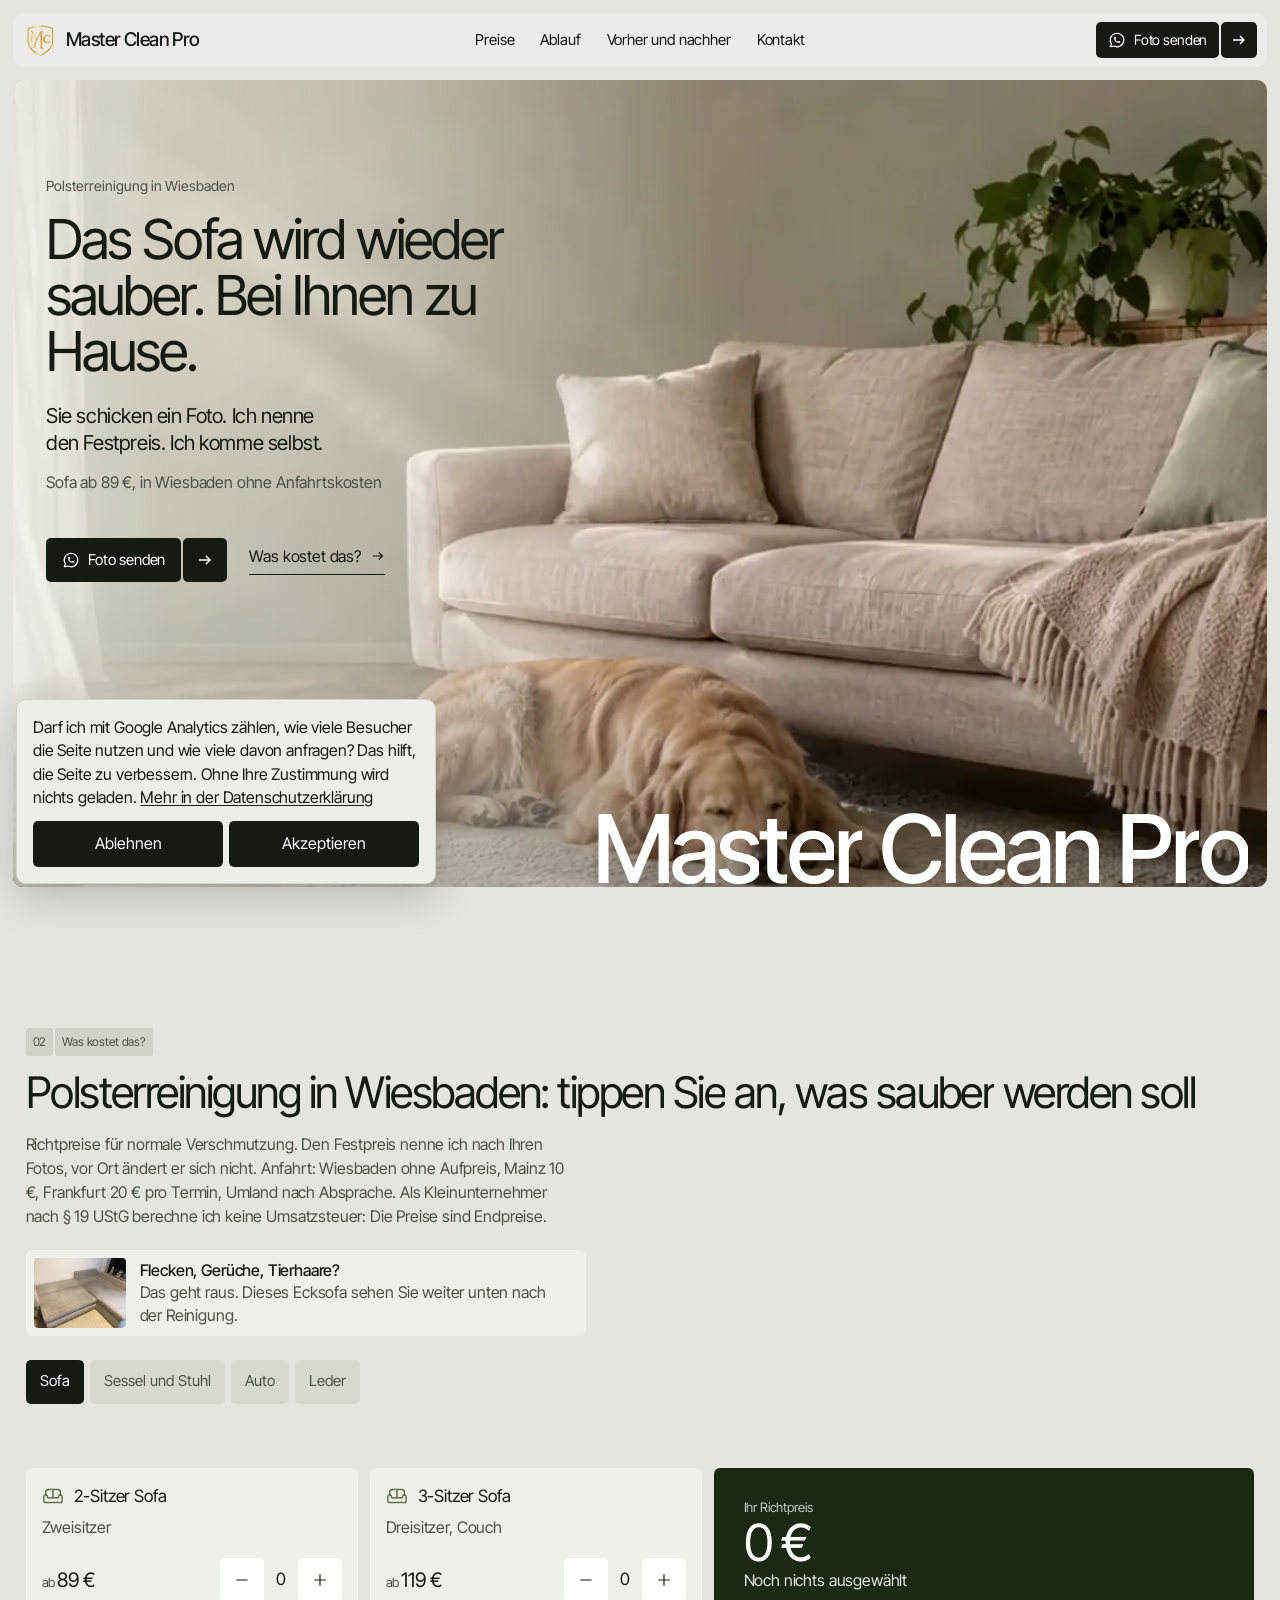
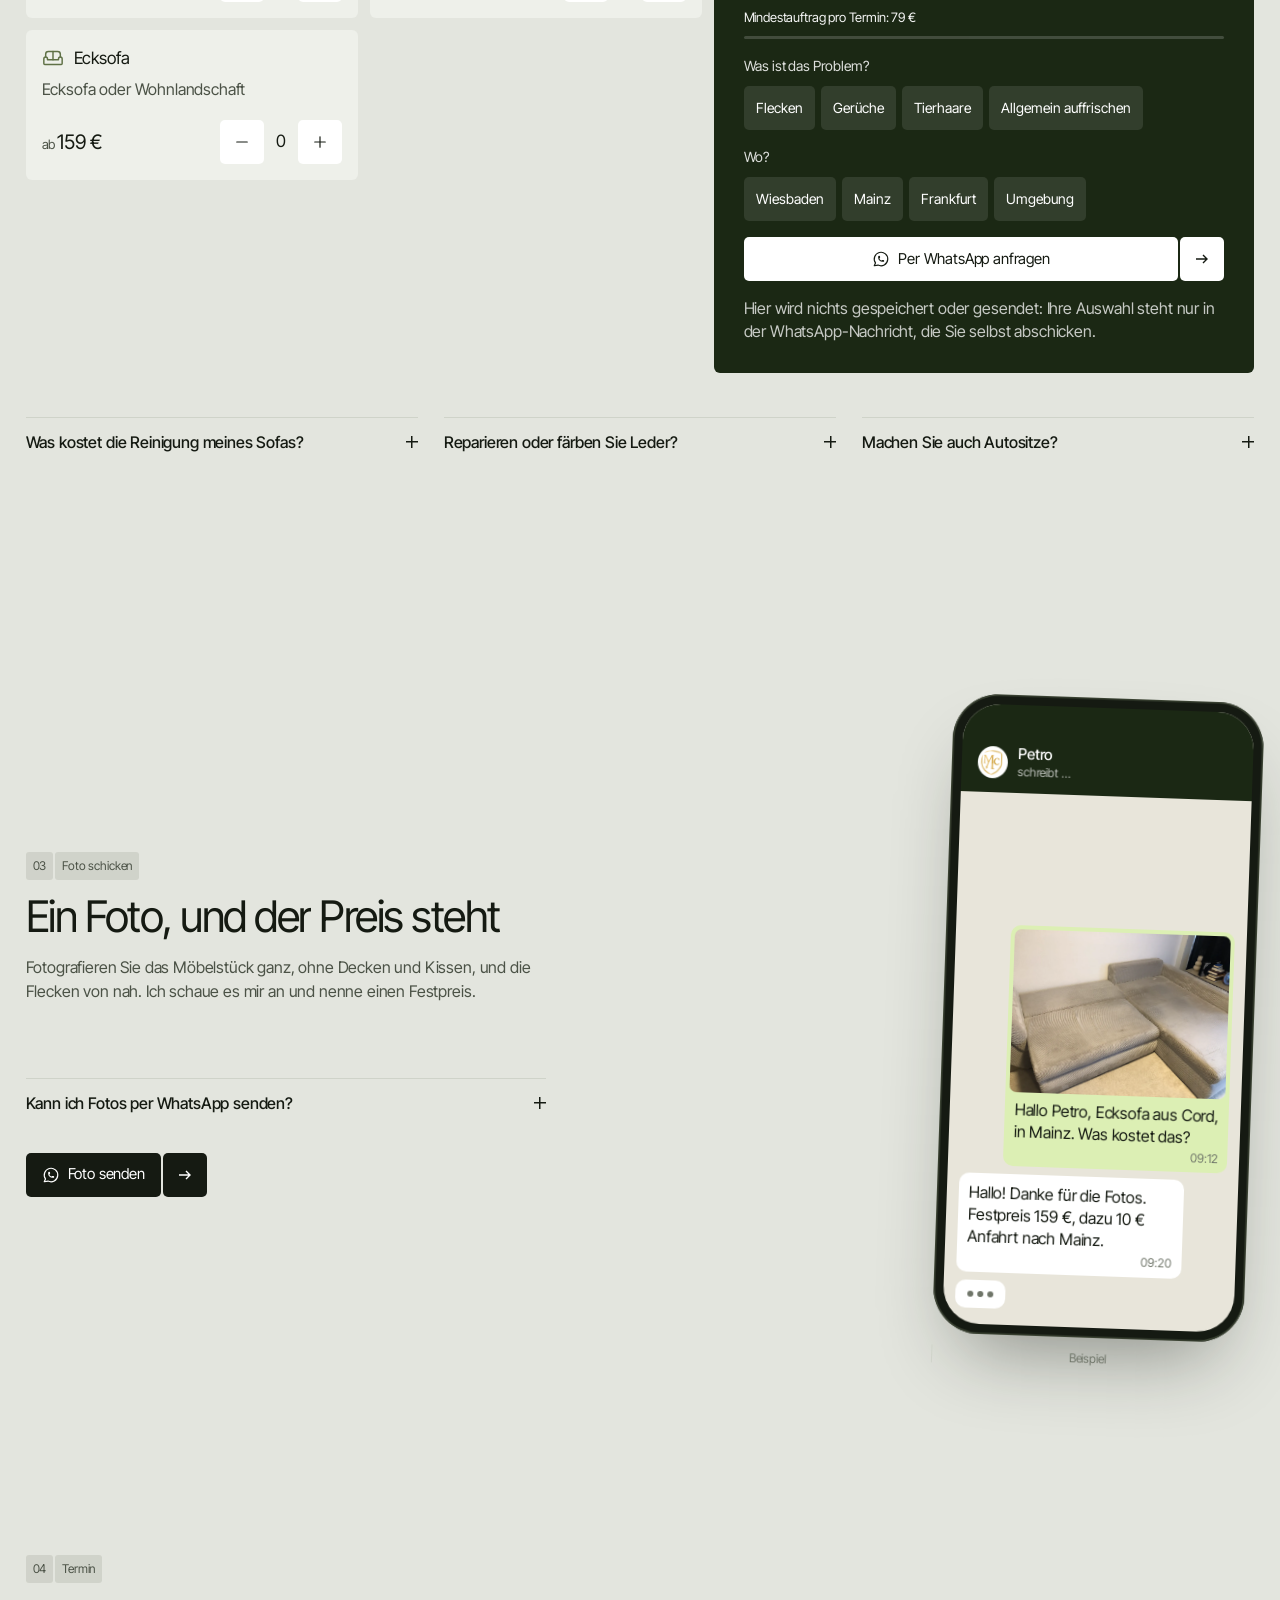
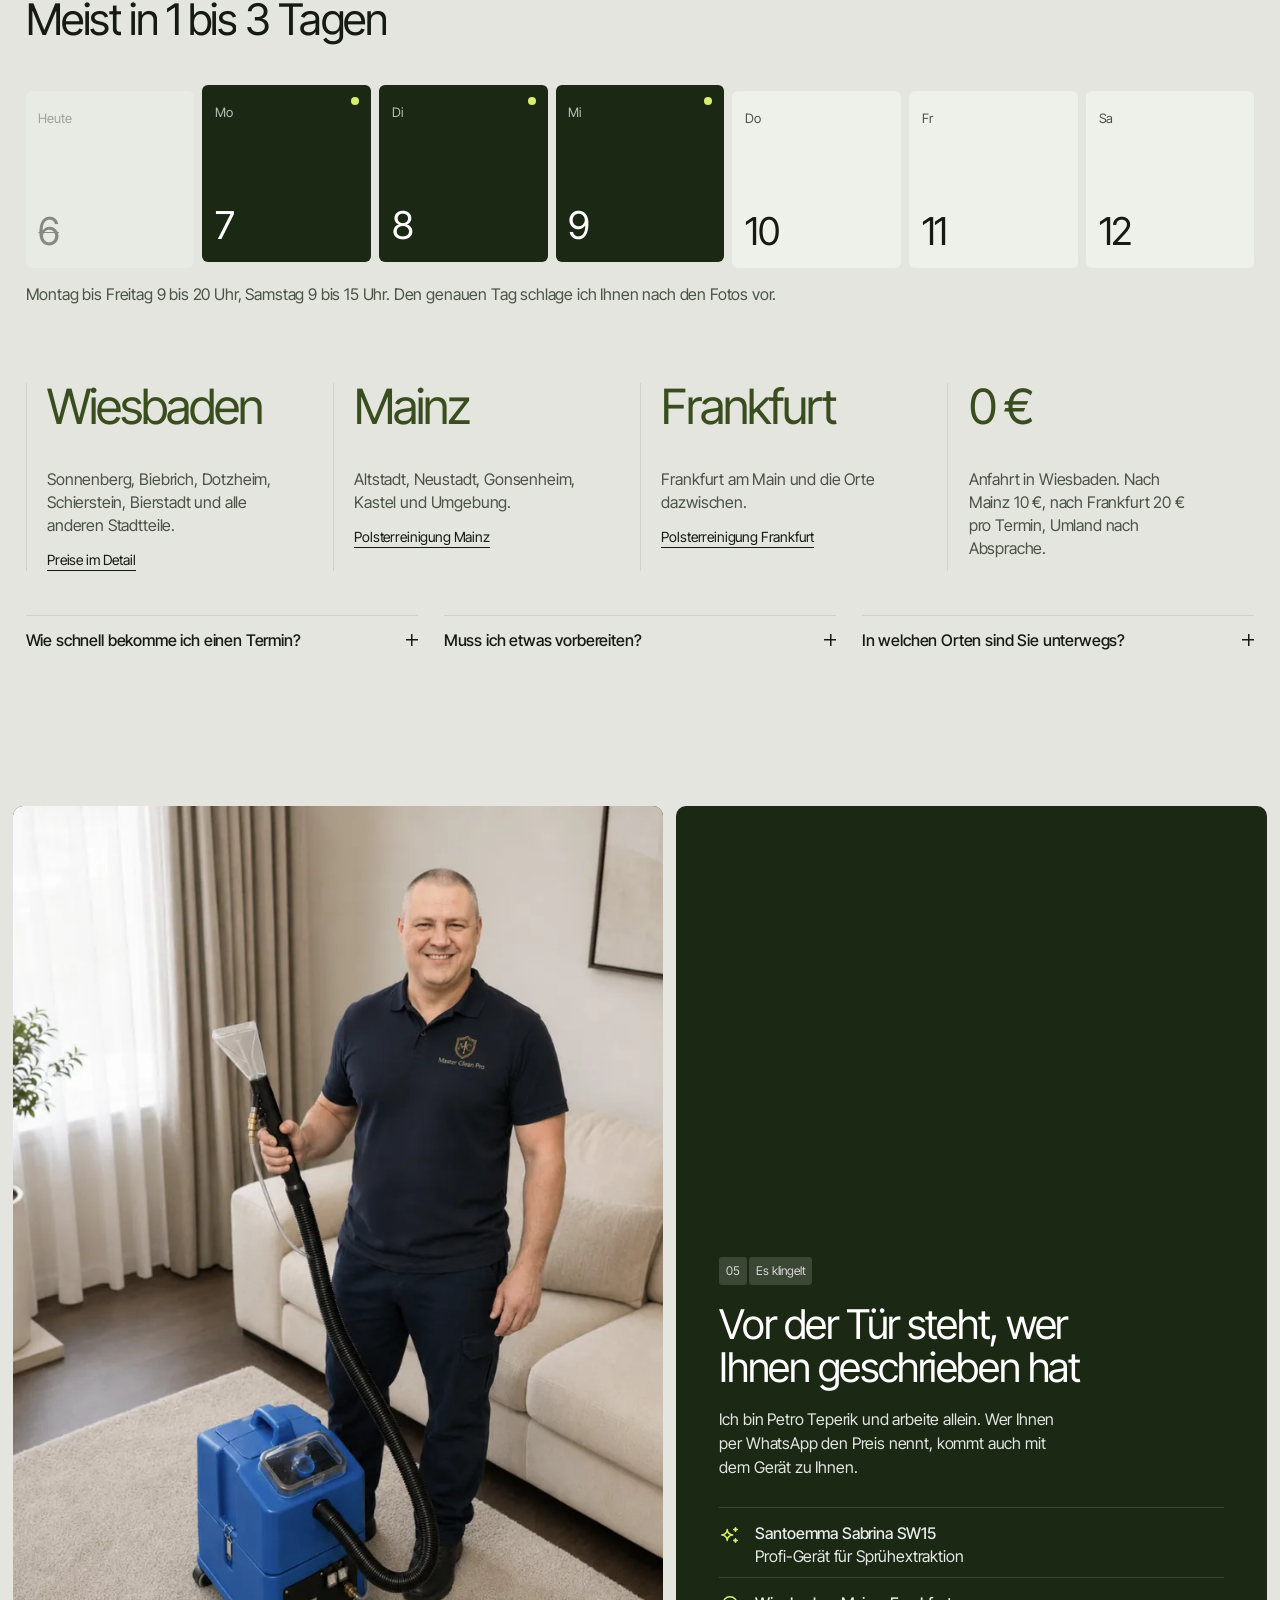
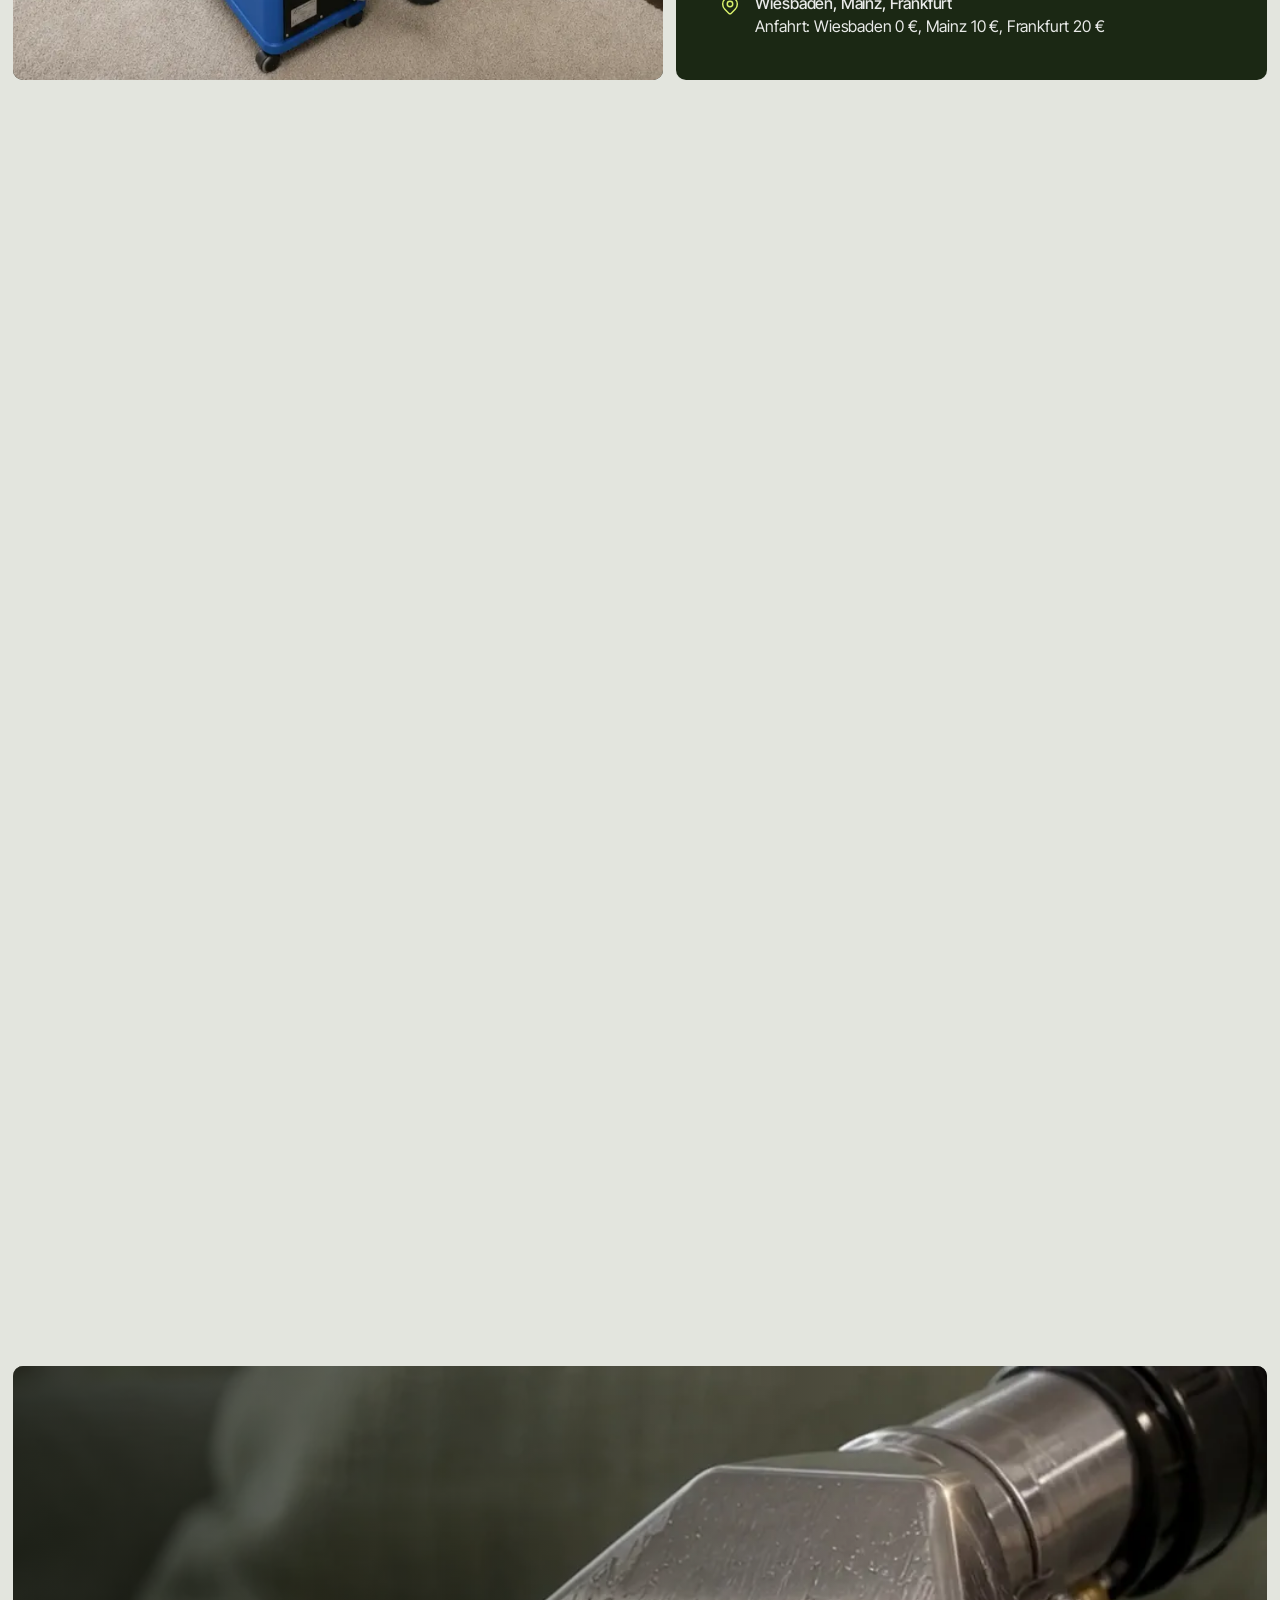
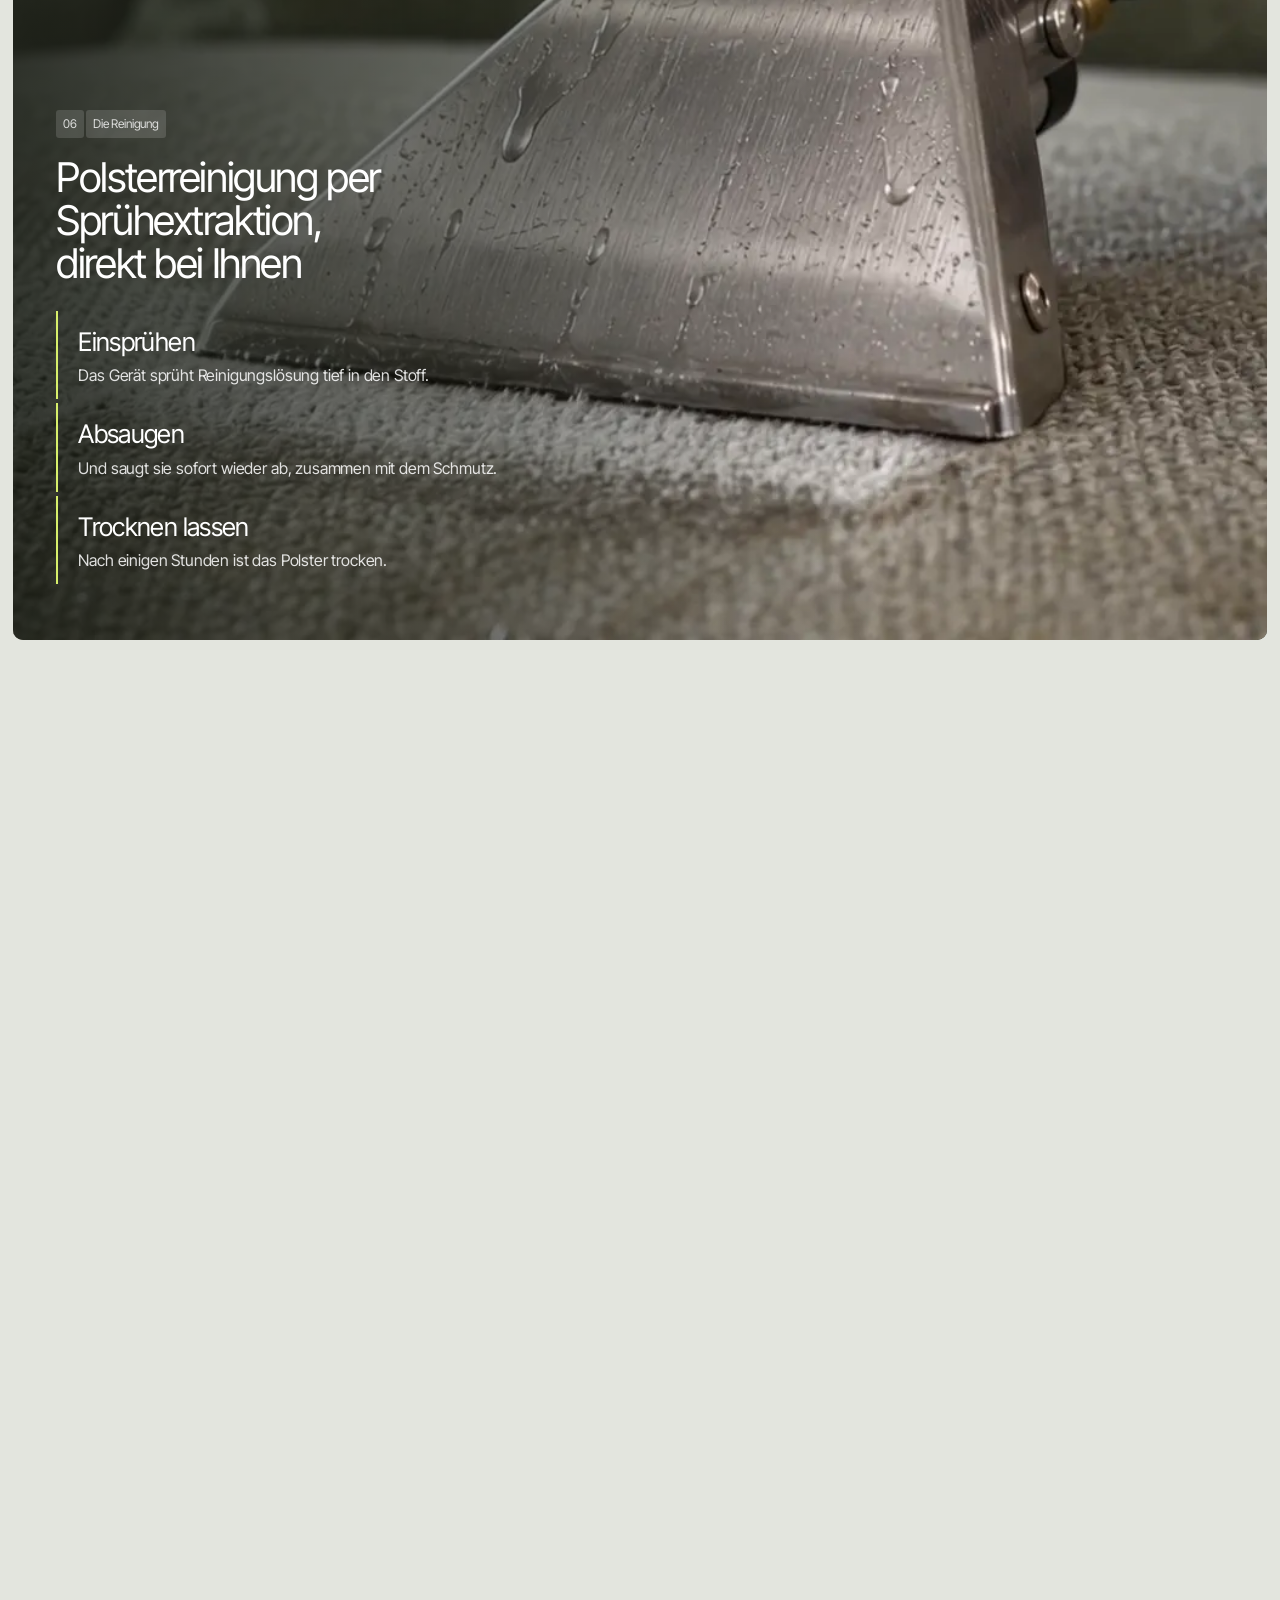
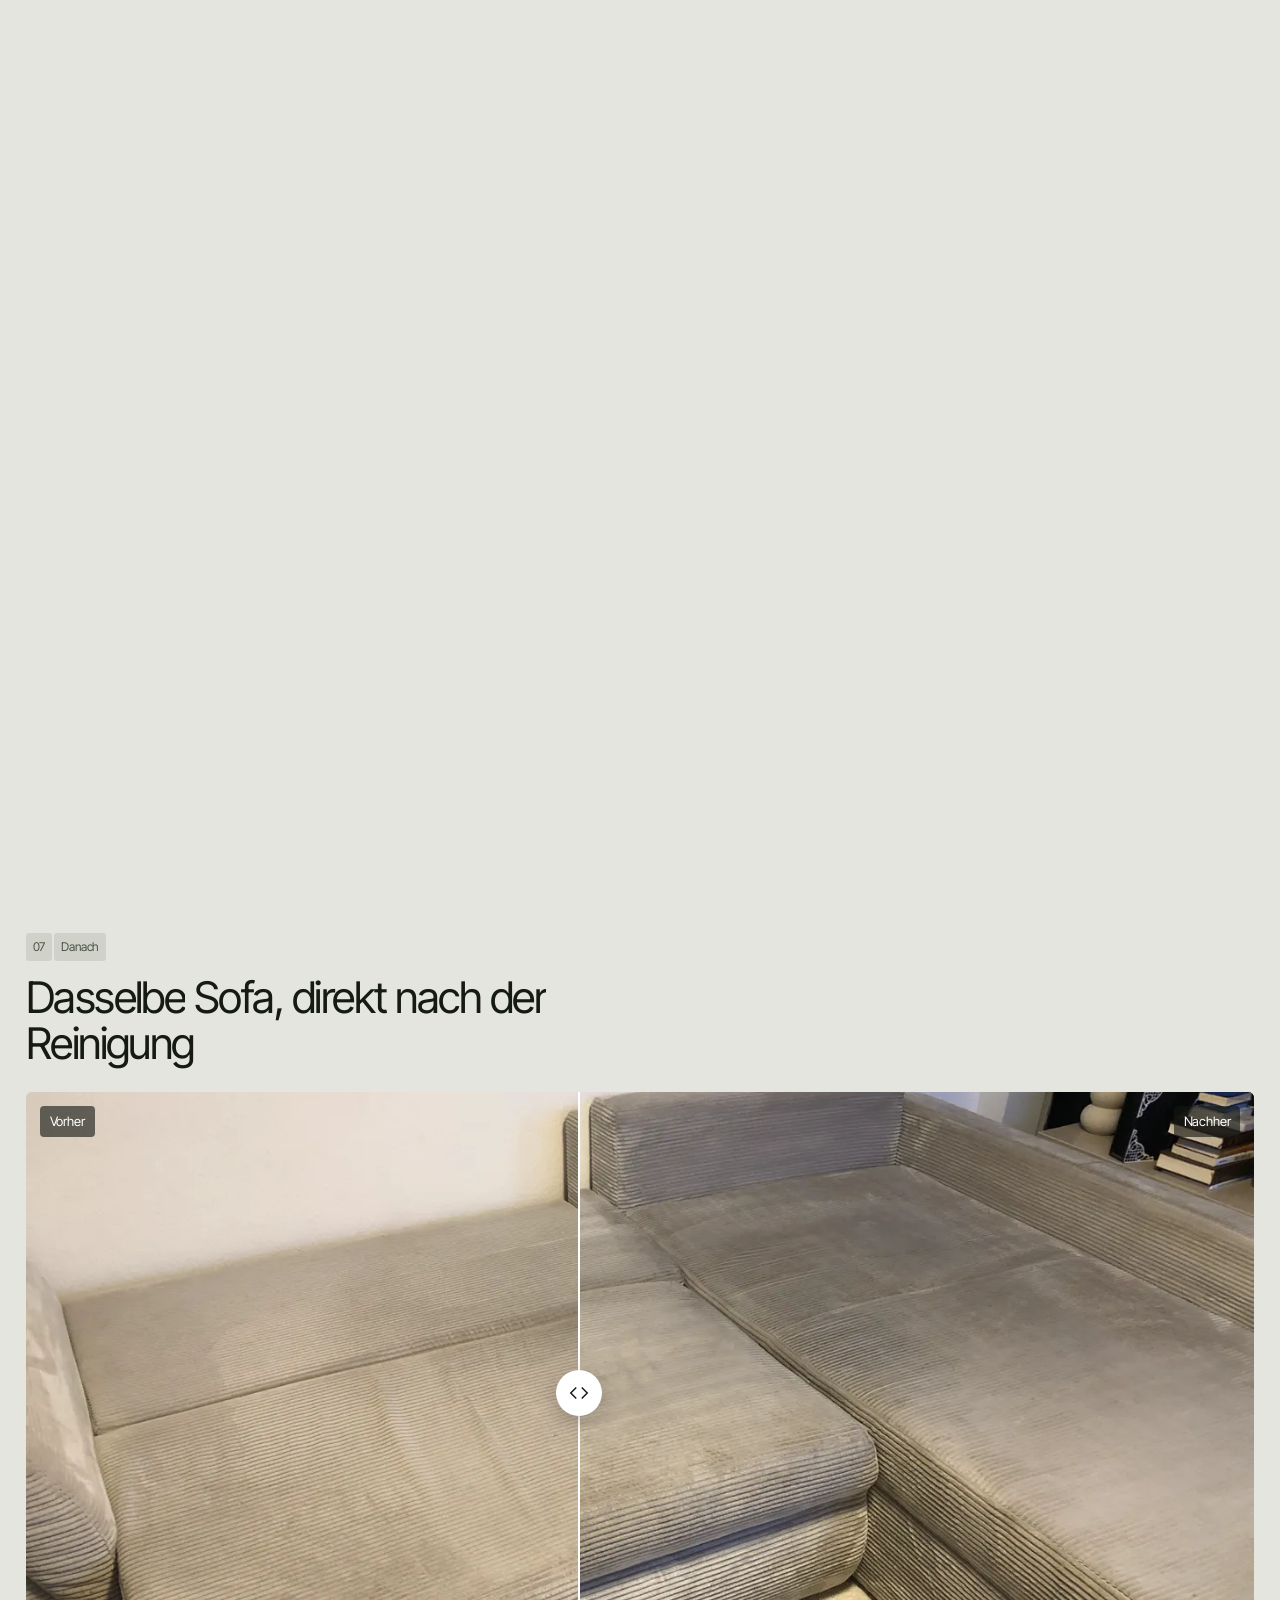
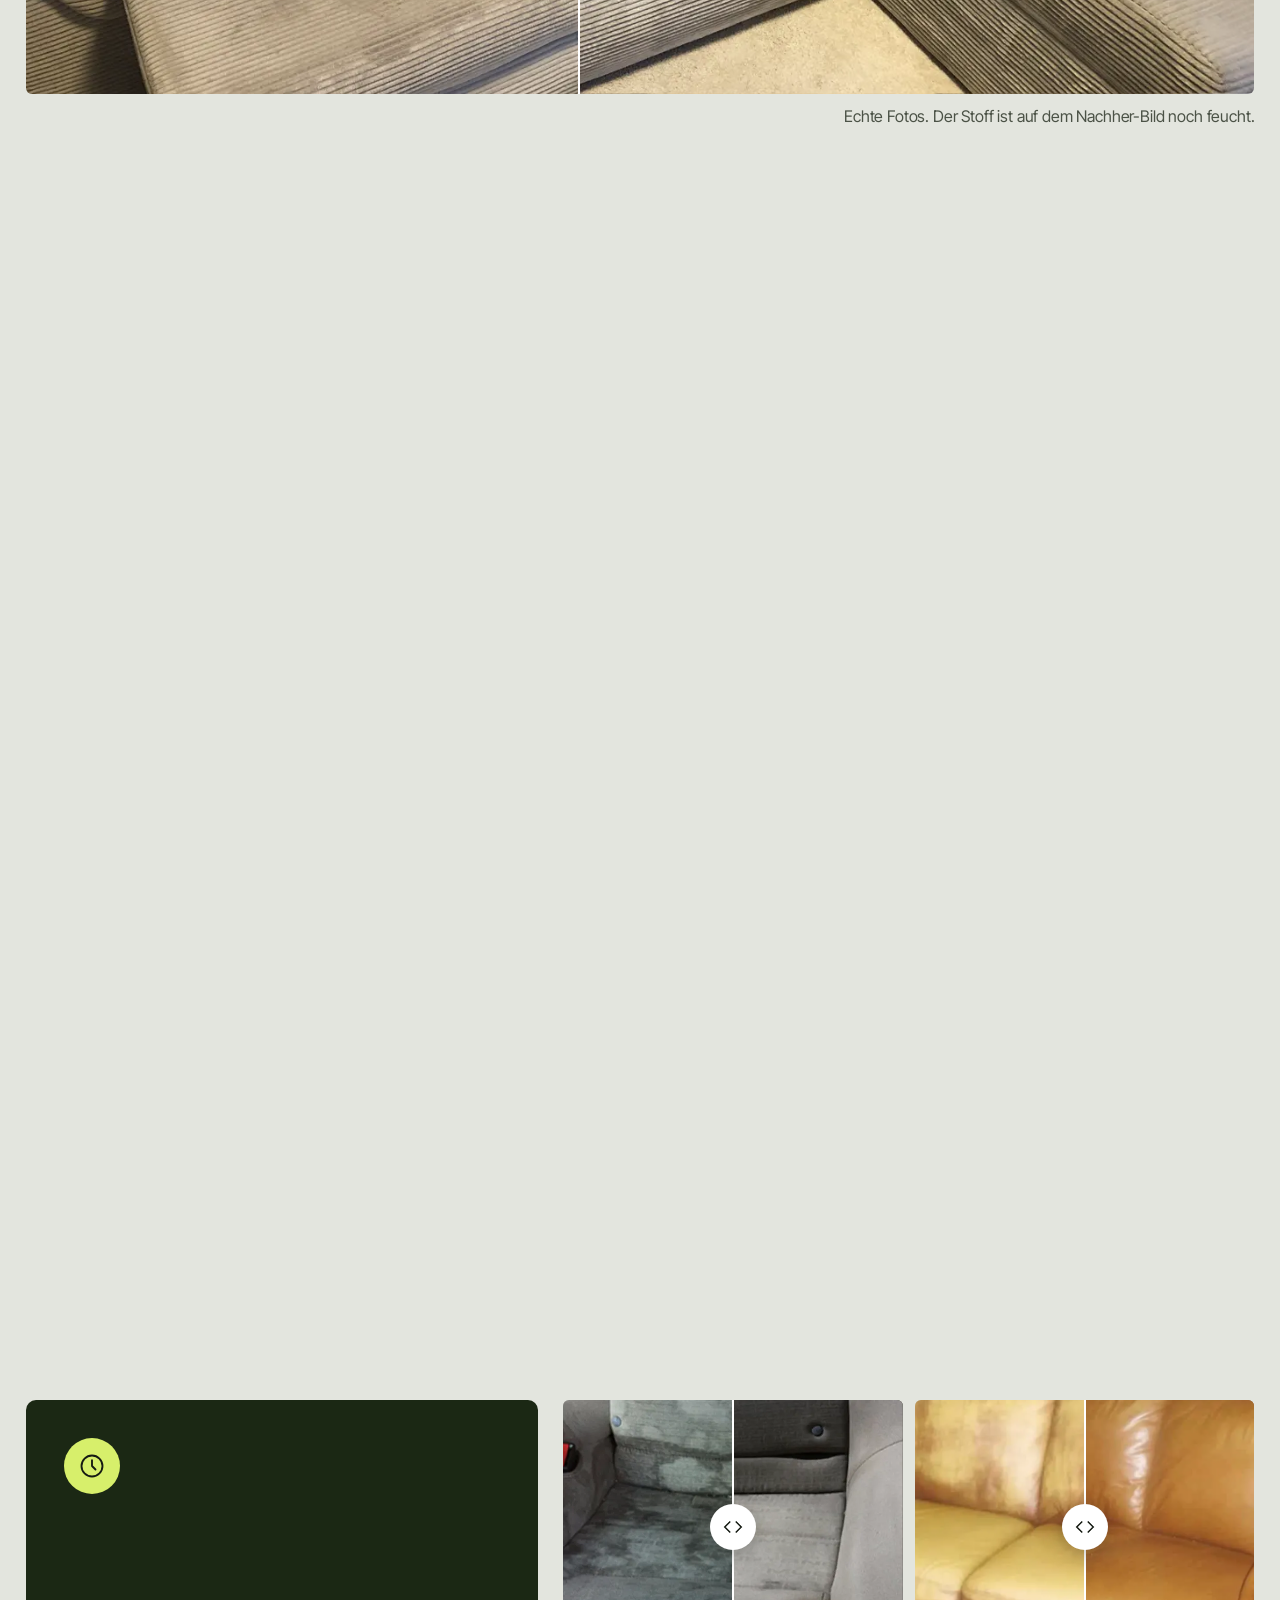
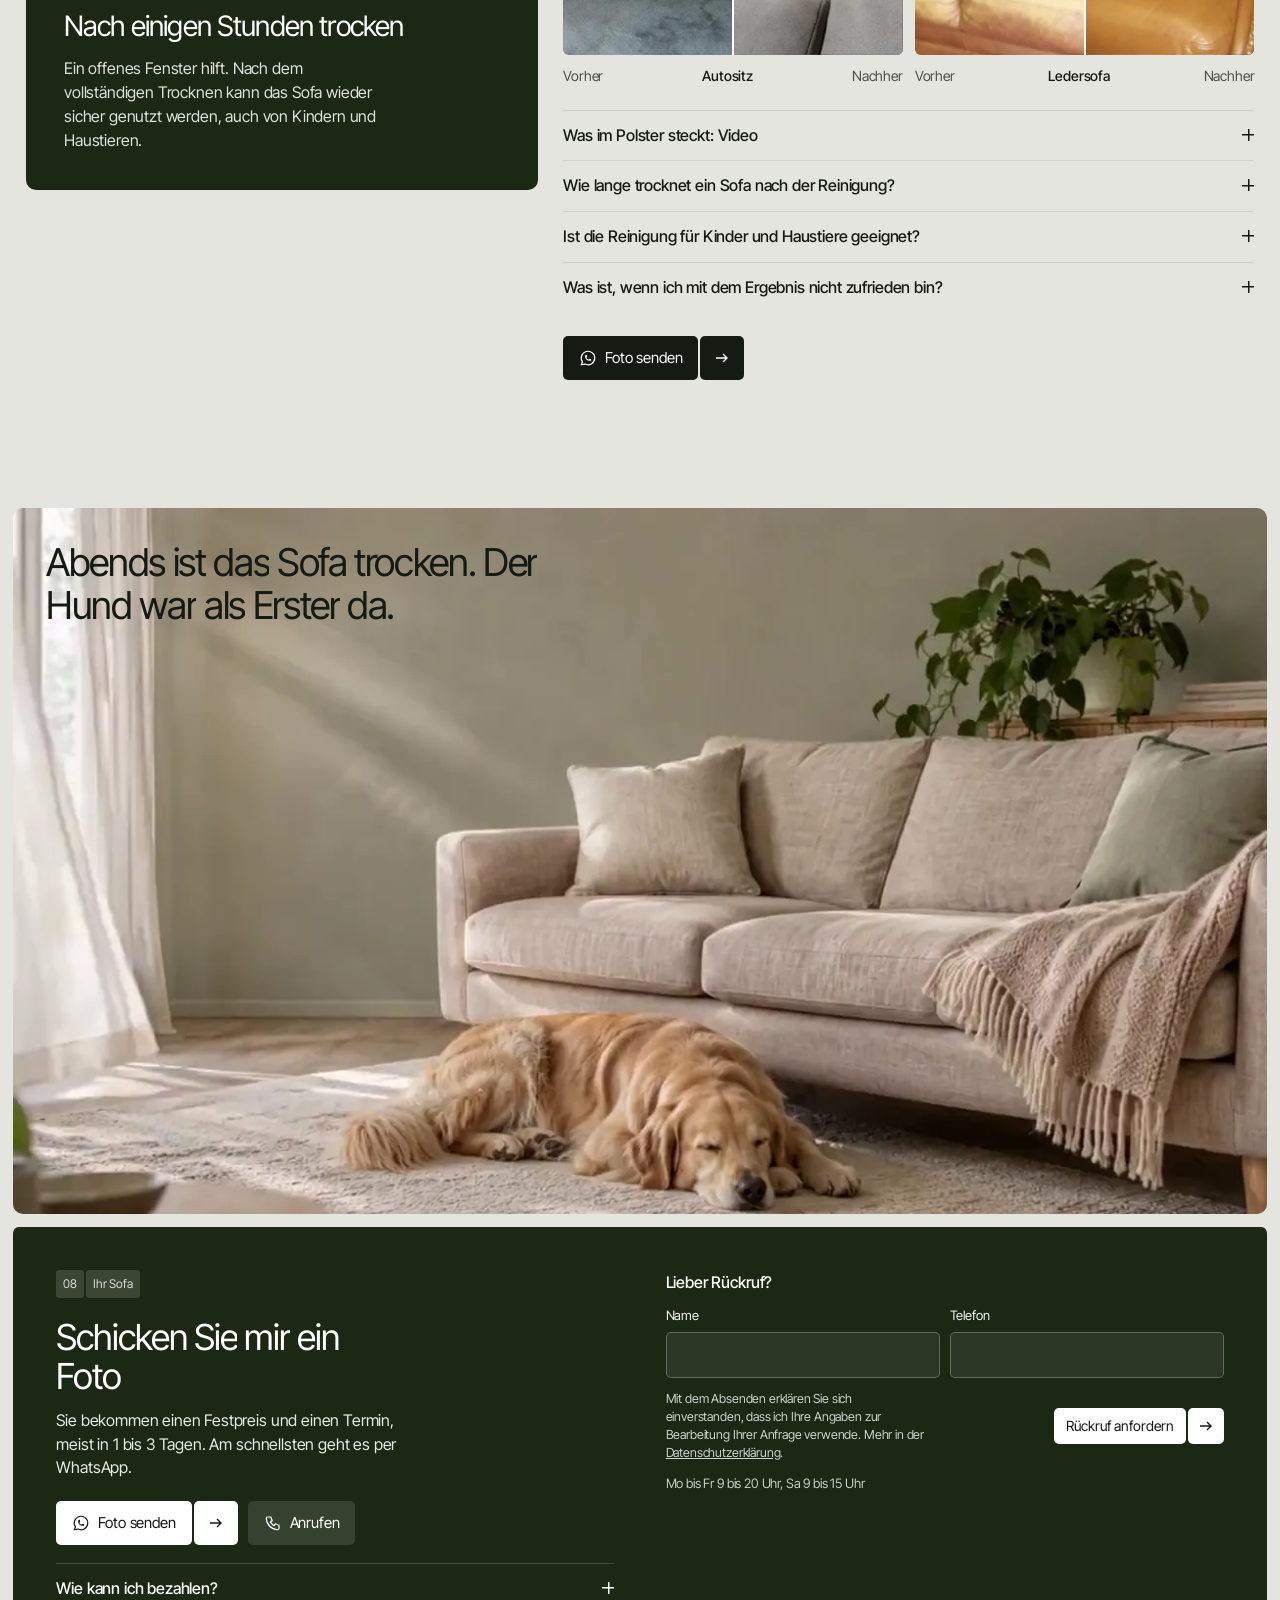
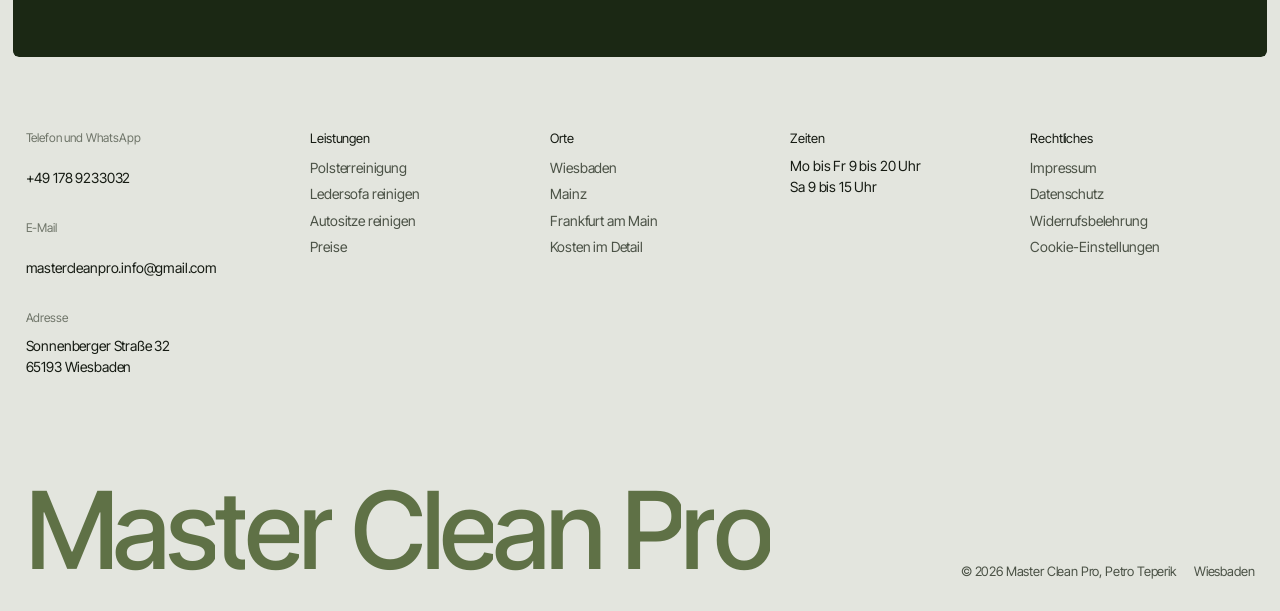
==== commit ca660992: "change: 2 шт. (2026-11-13-a3-a5)" ====
--- a/index.html
+++ b/index.html
@@ -9,7 +9,7 @@
 <meta property="og:type" content="website">
 <meta property="og:title" content="Polsterreinigung Wiesbaden | Master Clean Pro">
 <meta property="og:description" content="Sie schicken ein Foto. Ich nenne den Preis. Ich komme selbst. Sofa ab 89 €, in Wiesbaden ohne Anfahrtskosten.">
-<meta property="og:image" content="https://mastercleanpro.de/assets/img/hero-1600.webp">
+<meta property="og:image" content="https://mastercleanpro.de/assets/img/og-share.jpg"><meta property="og:image:width" content="1200"><meta property="og:image:height" content="630">
 <meta property="og:locale" content="de_DE">
 <meta name="theme-color" content="#e3e5de">
 <link rel="icon" href="assets/img/mark.png">
@@ -60,15 +60,15 @@
 <body id="top">
 <a class="skip" href="#main">Zum Inhalt springen</a>
 <header class="nav" id="nav">
-  <a class="logo" href="index.html#top" aria-label="Master Clean Pro, Startseite"><img src="assets/img/mark.png" alt="" width="30" height="32">Master Clean Pro</a>
+  <a class="logo" href="#top" aria-label="Master Clean Pro, Startseite"><img src="assets/img/mark.png" alt="" width="30" height="32">Master Clean Pro</a>
   <nav class="links" aria-label="Hauptmenü">
-    <a href="index.html#preise">Preise</a><a href="index.html#ablauf">Ablauf</a><a href="index.html#vorher-nachher">Vorher und nachher</a><a href="index.html#kontakt">Kontakt</a>
+    <a href="#preise">Preise</a><a href="#ablauf">Ablauf</a><a href="#vorher-nachher">Vorher und nachher</a><a href="#kontakt">Kontakt</a>
   </nav>
   <a class="btn" href="https://wa.me/491789233032?text=Hallo%20Petro%2C%20ich%20m%C3%B6chte%20eine%20Reinigung%20anfragen.%20Fotos%20und%20meinen%20Ort%20schicke%20ich%20gleich." target="_blank" rel="noopener"><span class="lb"><svg class="i" viewBox="0 0 24 24" fill="none" stroke="currentColor" stroke-width="1.6" stroke-linecap="round" stroke-linejoin="round" aria-hidden="true"><path d="M3 21l1.65 -3.8a9 9 0 1 1 3.4 2.9l-5.05 .9" /> <path d="M9 10a.5 .5 0 0 0 1 0v-1a.5 .5 0 0 0 -1 0v1a5 5 0 0 0 5 5h1a.5 .5 0 0 0 0 -1h-1a.5 .5 0 0 0 0 1" /></svg>Foto senden</span><span class="sq" aria-hidden="true"><svg viewBox="0 0 16 16"><path d="M2 8h11M9 4l4 4-4 4"/></svg><svg viewBox="0 0 16 16"><path d="M2 8h11M9 4l4 4-4 4"/></svg></span></a>
   <button class="burger" id="burger" aria-label="Menü öffnen" aria-expanded="false" aria-controls="mnav"><i></i></button>
 </header>
 <div class="mnav" id="mnav" aria-hidden="true">
-  <a href="index.html#preise">Preise</a><a href="index.html#ablauf">Ablauf</a><a href="index.html#vorher-nachher">Vorher und nachher</a><a href="index.html#kontakt">Kontakt</a>
+  <a href="#preise">Preise</a><a href="#ablauf">Ablauf</a><a href="#vorher-nachher">Vorher und nachher</a><a href="#kontakt">Kontakt</a>
   <a class="btn" href="https://wa.me/491789233032?text=Hallo%20Petro%2C%20ich%20m%C3%B6chte%20eine%20Reinigung%20anfragen.%20Fotos%20und%20meinen%20Ort%20schicke%20ich%20gleich." target="_blank" rel="noopener"><span class="lb"><svg class="i" viewBox="0 0 24 24" fill="none" stroke="currentColor" stroke-width="1.6" stroke-linecap="round" stroke-linejoin="round" aria-hidden="true"><path d="M3 21l1.65 -3.8a9 9 0 1 1 3.4 2.9l-5.05 .9" /> <path d="M9 10a.5 .5 0 0 0 1 0v-1a.5 .5 0 0 0 -1 0v1a5 5 0 0 0 5 5h1a.5 .5 0 0 0 0 -1h-1a.5 .5 0 0 0 0 1" /></svg>Foto senden</span><span class="sq" aria-hidden="true"><svg viewBox="0 0 16 16"><path d="M2 8h11M9 4l4 4-4 4"/></svg><svg viewBox="0 0 16 16"><path d="M2 8h11M9 4l4 4-4 4"/></svg></span></a>
 </div>
 
@@ -104,7 +104,7 @@
     <div class="head">
       <div>
         <span class="tag"><span>02</span><span>Was kostet das?</span></span>
-        <h2 class="h2 split" id="t-pre">Tippen Sie an, was sauber werden soll</h2>
+        <h2 class="h2 split" id="t-pre">Polsterreinigung in Wiesbaden: tippen Sie an, was sauber werden soll</h2>
         <p class="lead rv">Richtpreise für normale Verschmutzung. Den Festpreis nenne ich nach Ihren Fotos, vor Ort ändert er sich nicht. Anfahrt: Wiesbaden ohne Aufpreis, Mainz 10 €, Frankfurt 20 € pro Termin, Umland nach Absprache. Als Kleinunternehmer nach § 19 UStG berechne ich keine Umsatzsteuer: Die Preise sind Endpreise.</p>
         <a class="seen rv" href="#vorher-nachher"><img src="assets/img/cord-vorher.webp" width="1400" height="1050" alt="Graues Ecksofa aus Cord mit Flecken, vor der Reinigung" loading="lazy"><span><b>Flecken, Gerüche, Tierhaare?</b>Das geht raus. Dieses Ecksofa sehen Sie weiter unten nach der Reinigung.</span></a>
       </div>
@@ -214,7 +214,7 @@
       <div class="shade"></div>
       <div class="txt on-dark">
         <span class="tag on-dark"><span>06</span><span>Die Reinigung</span></span>
-        <h2 id="t-how">Sprühextraktion, direkt bei Ihnen</h2>
+        <h2 id="t-how">Polsterreinigung per Sprühextraktion, direkt bei Ihnen</h2>
         <ol class="ph3">
           <li><b>Einsprühen</b><span>Das Gerät sprüht Reinigungslösung tief in den Stoff.</span></li>
           <li><b>Absaugen</b><span>Und saugt sie sofort wieder ab, zusammen mit dem Schmutz.</span></li>
@@ -335,9 +335,9 @@
         <h6>Adresse</h6><div class="v">Sonnenberger Straße 32<br>65193 Wiesbaden</div>
       </div>
       <div><div class="t">Leistungen</div>
-        <a class="l" href="index.html#leistungen">Polsterreinigung</a><a class="l" href="ledersofa-reinigen.html">Ledersofa reinigen</a><a class="l" href="autositze-reinigen.html">Autositze reinigen</a><a class="l" href="index.html#preise">Preise</a></div>
+        <a class="l" href="#leistungen">Polsterreinigung</a><a class="l" href="ledersofa-reinigen.html">Ledersofa reinigen</a><a class="l" href="autositze-reinigen.html">Autositze reinigen</a><a class="l" href="#preise">Preise</a></div>
       <div><div class="t">Orte</div>
-        <a class="l" href="index.html#gebiet">Wiesbaden</a><a class="l" href="polsterreinigung-mainz.html">Mainz</a><a class="l" href="polsterreinigung-frankfurt.html">Frankfurt am Main</a><a class="l" href="polsterreinigung-kosten.html">Kosten im Detail</a></div>
+        <a class="l" href="#gebiet">Wiesbaden</a><a class="l" href="polsterreinigung-mainz.html">Mainz</a><a class="l" href="polsterreinigung-frankfurt.html">Frankfurt am Main</a><a class="l" href="polsterreinigung-kosten.html">Kosten im Detail</a></div>
       <div><div class="t">Zeiten</div>
         <div class="v">Mo bis Fr 9 bis 20 Uhr<br>Sa 9 bis 15 Uhr</div></div>
       <div><div class="t">Rechtliches</div>
